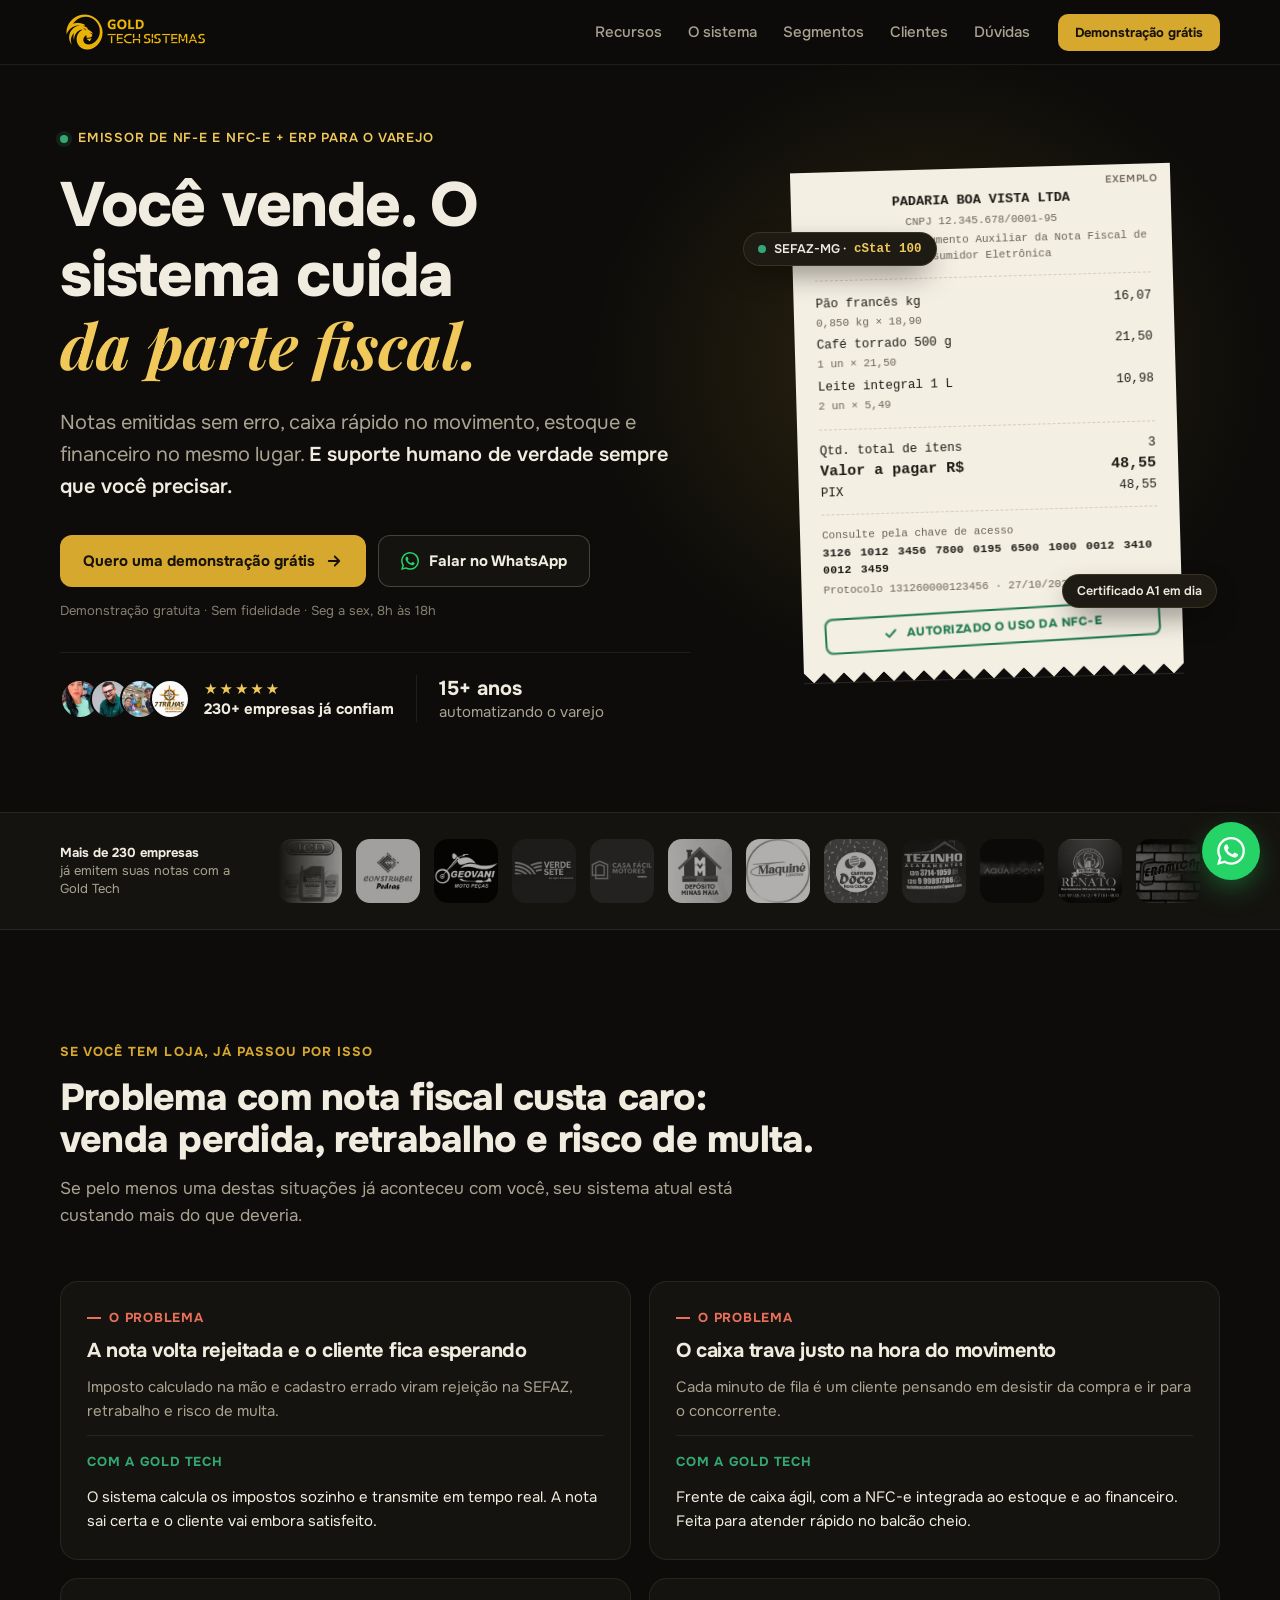
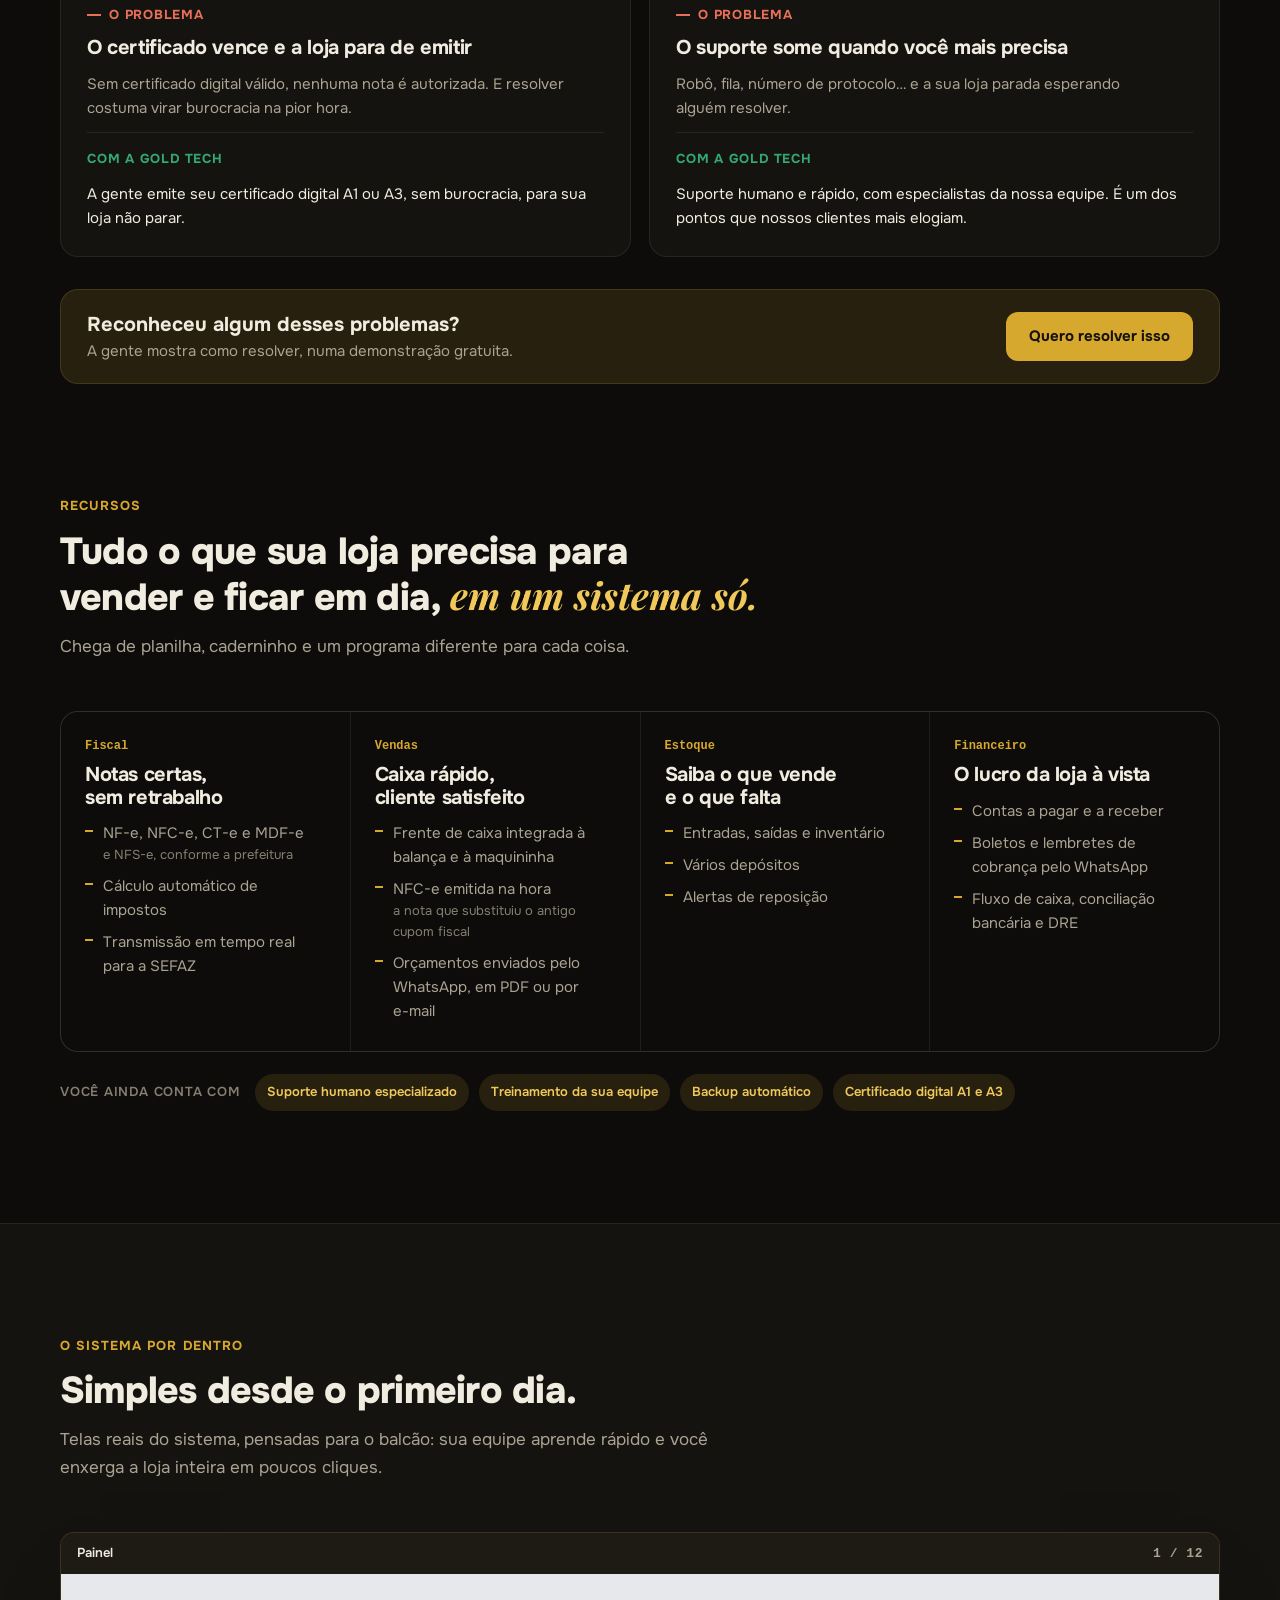
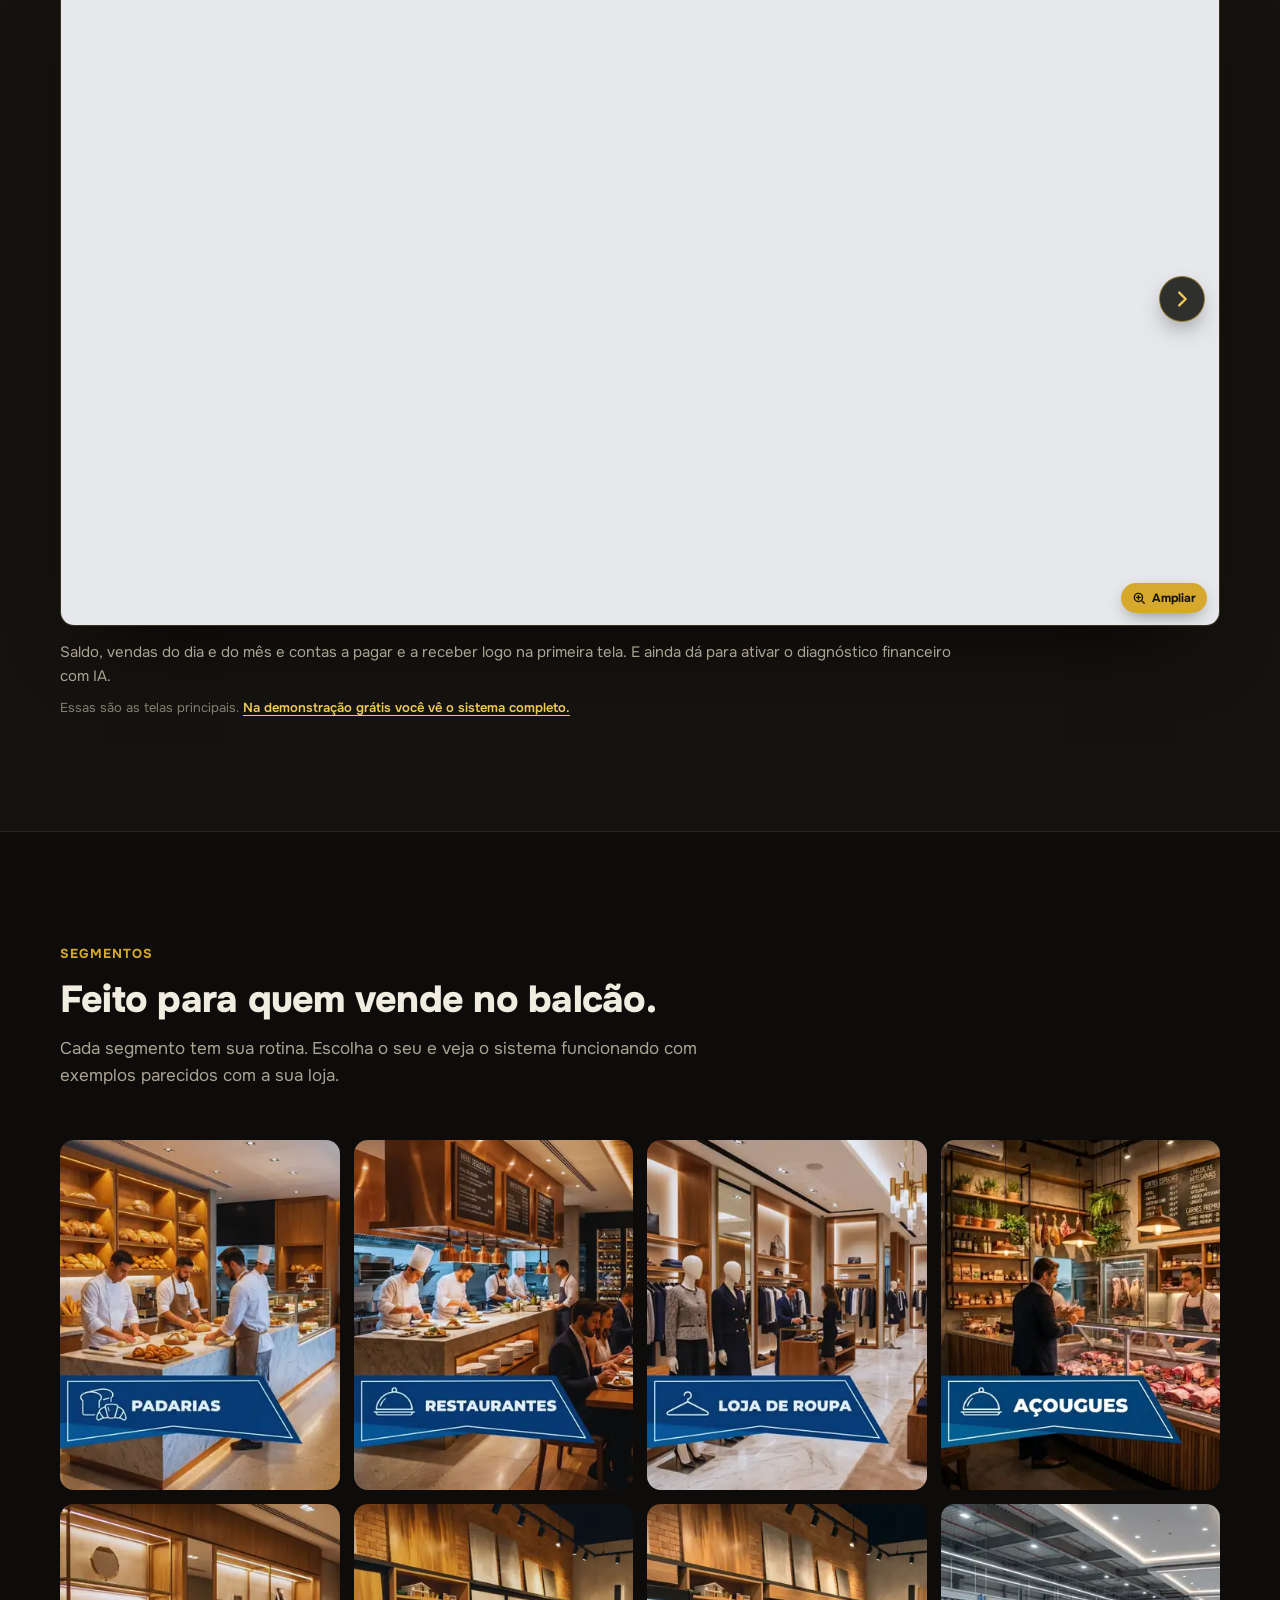
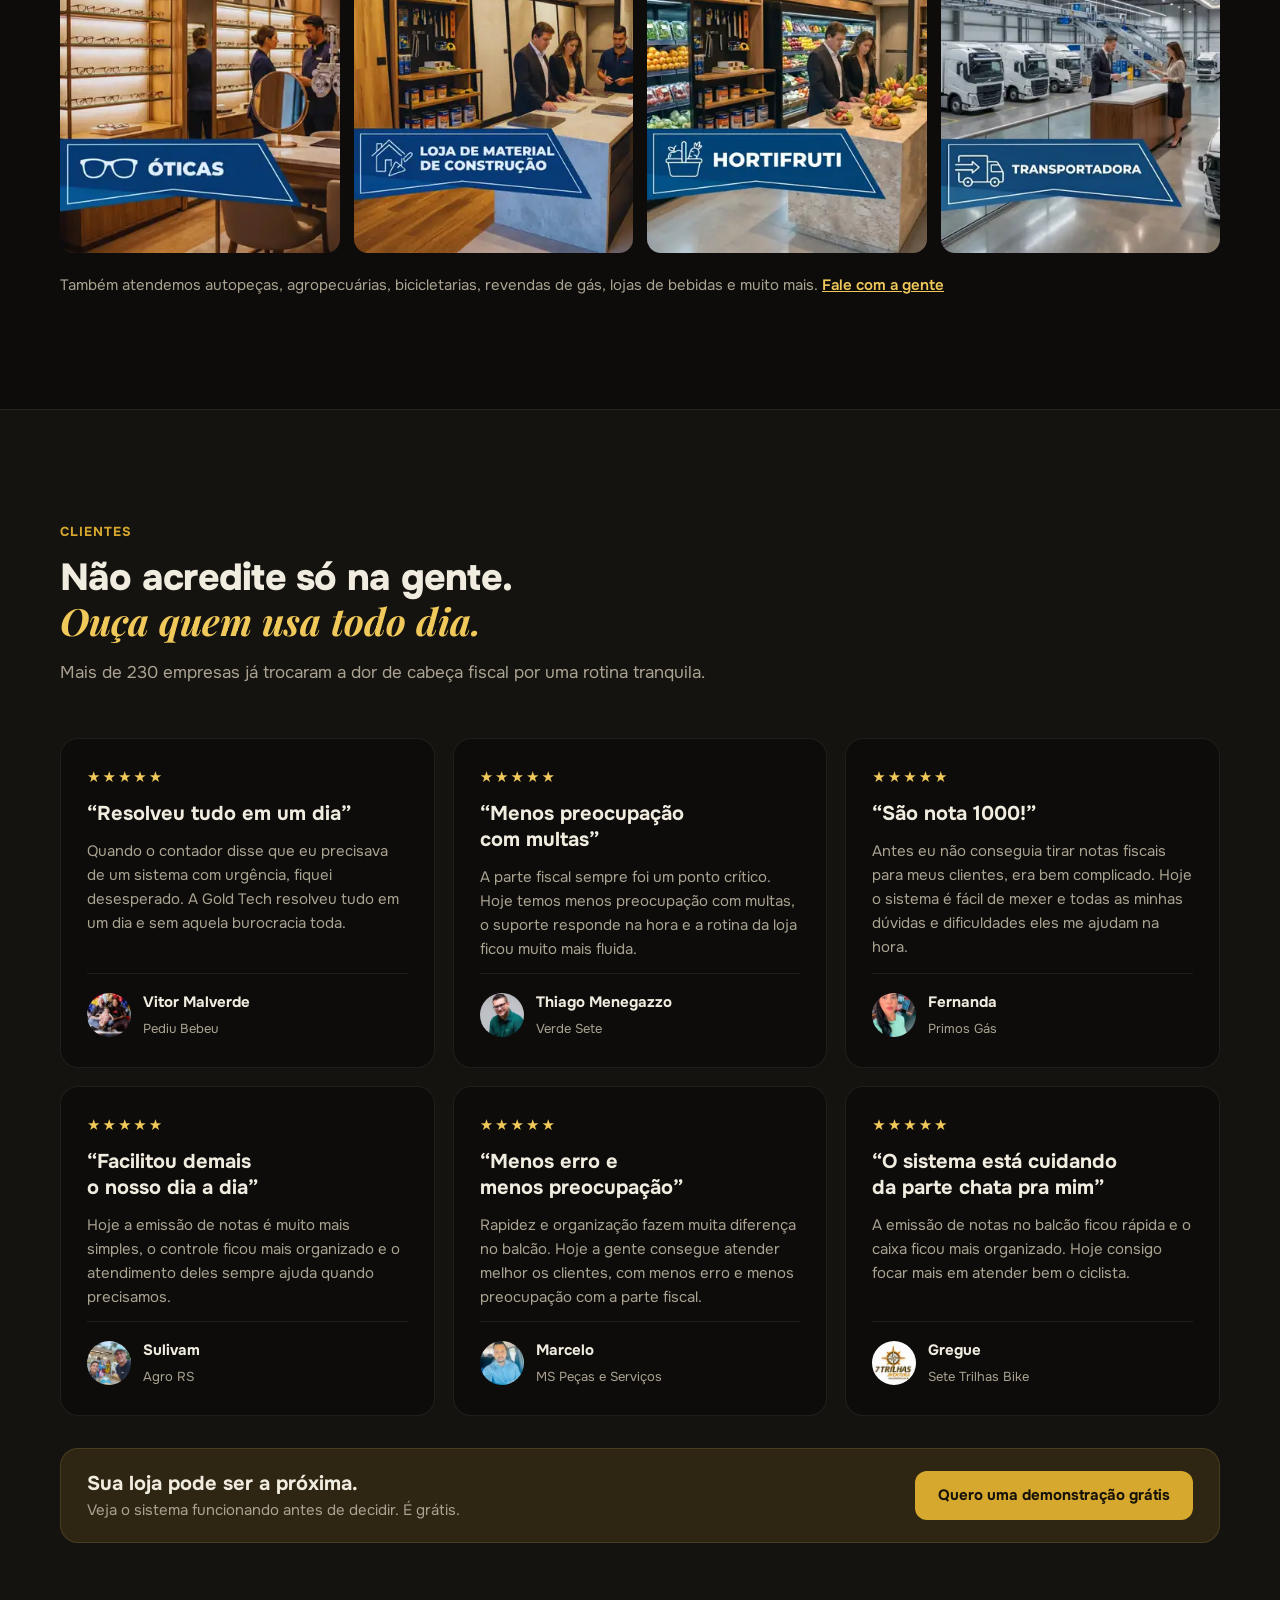
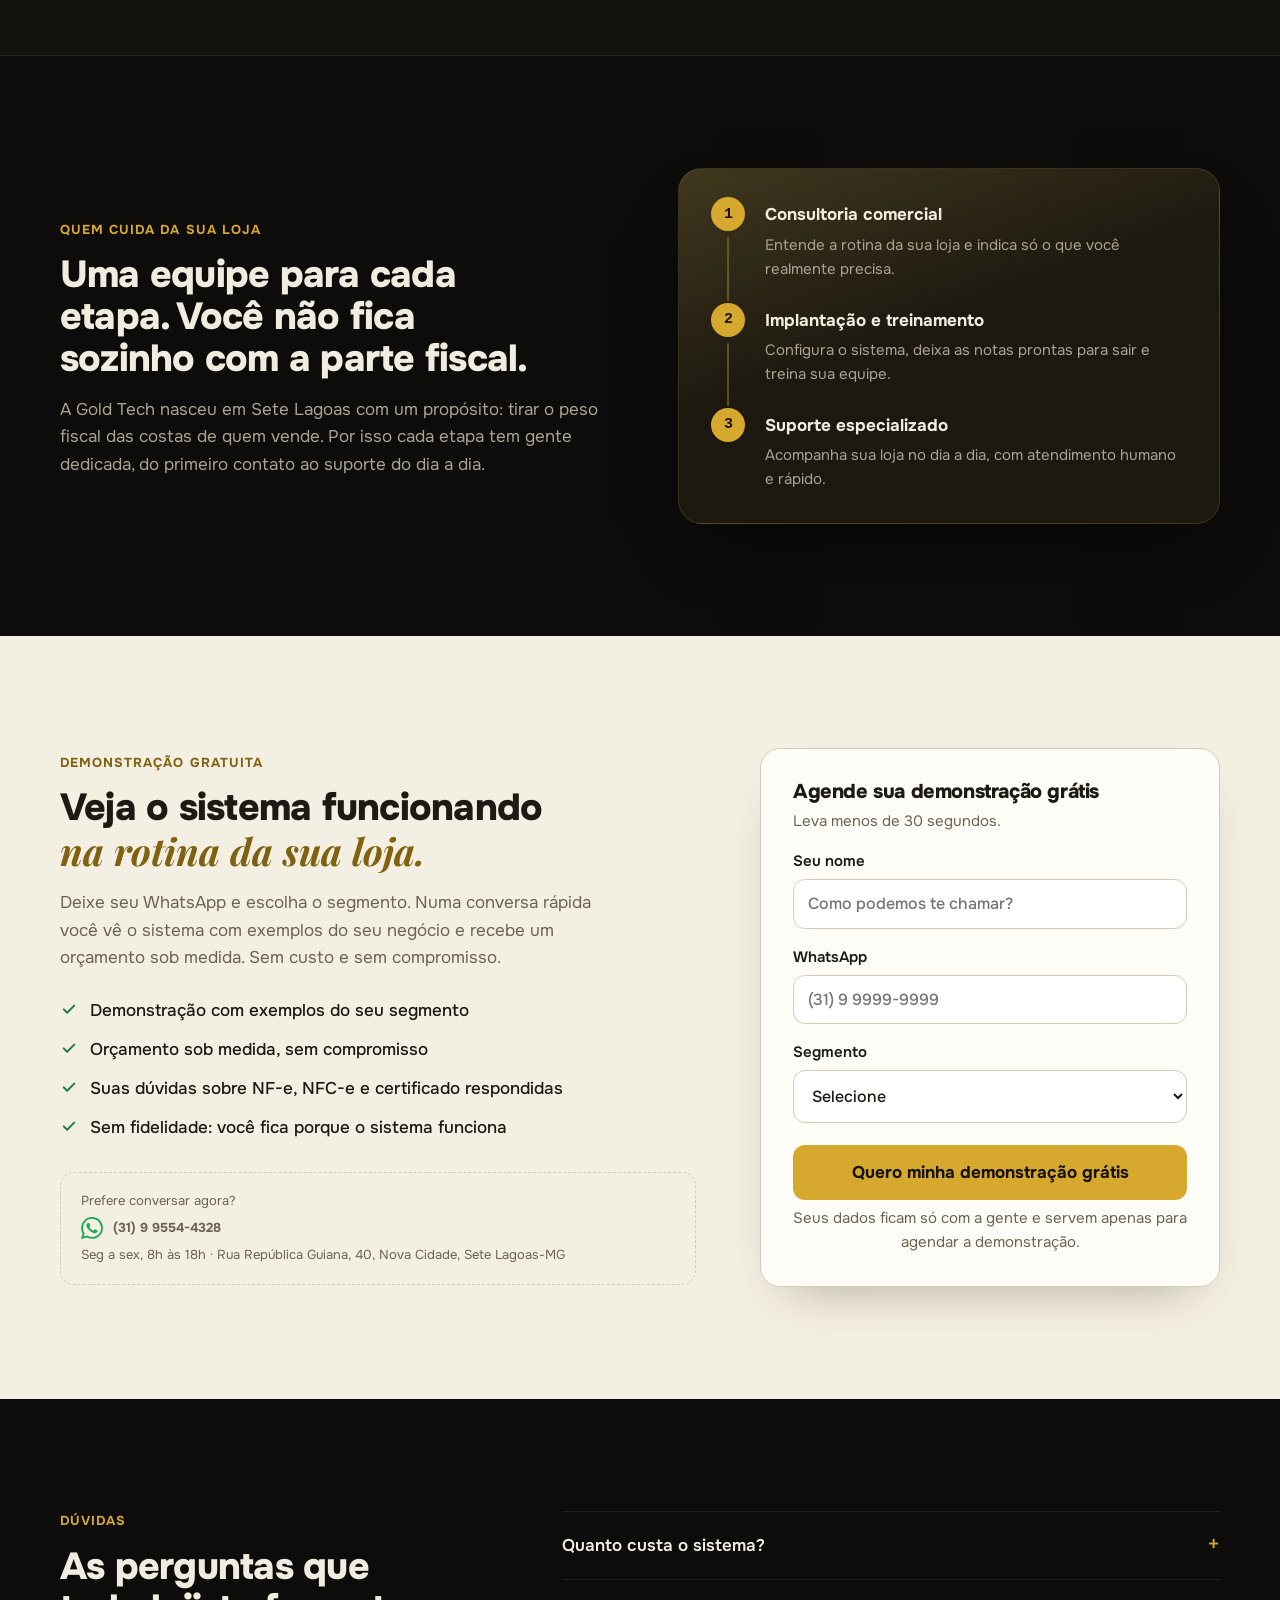
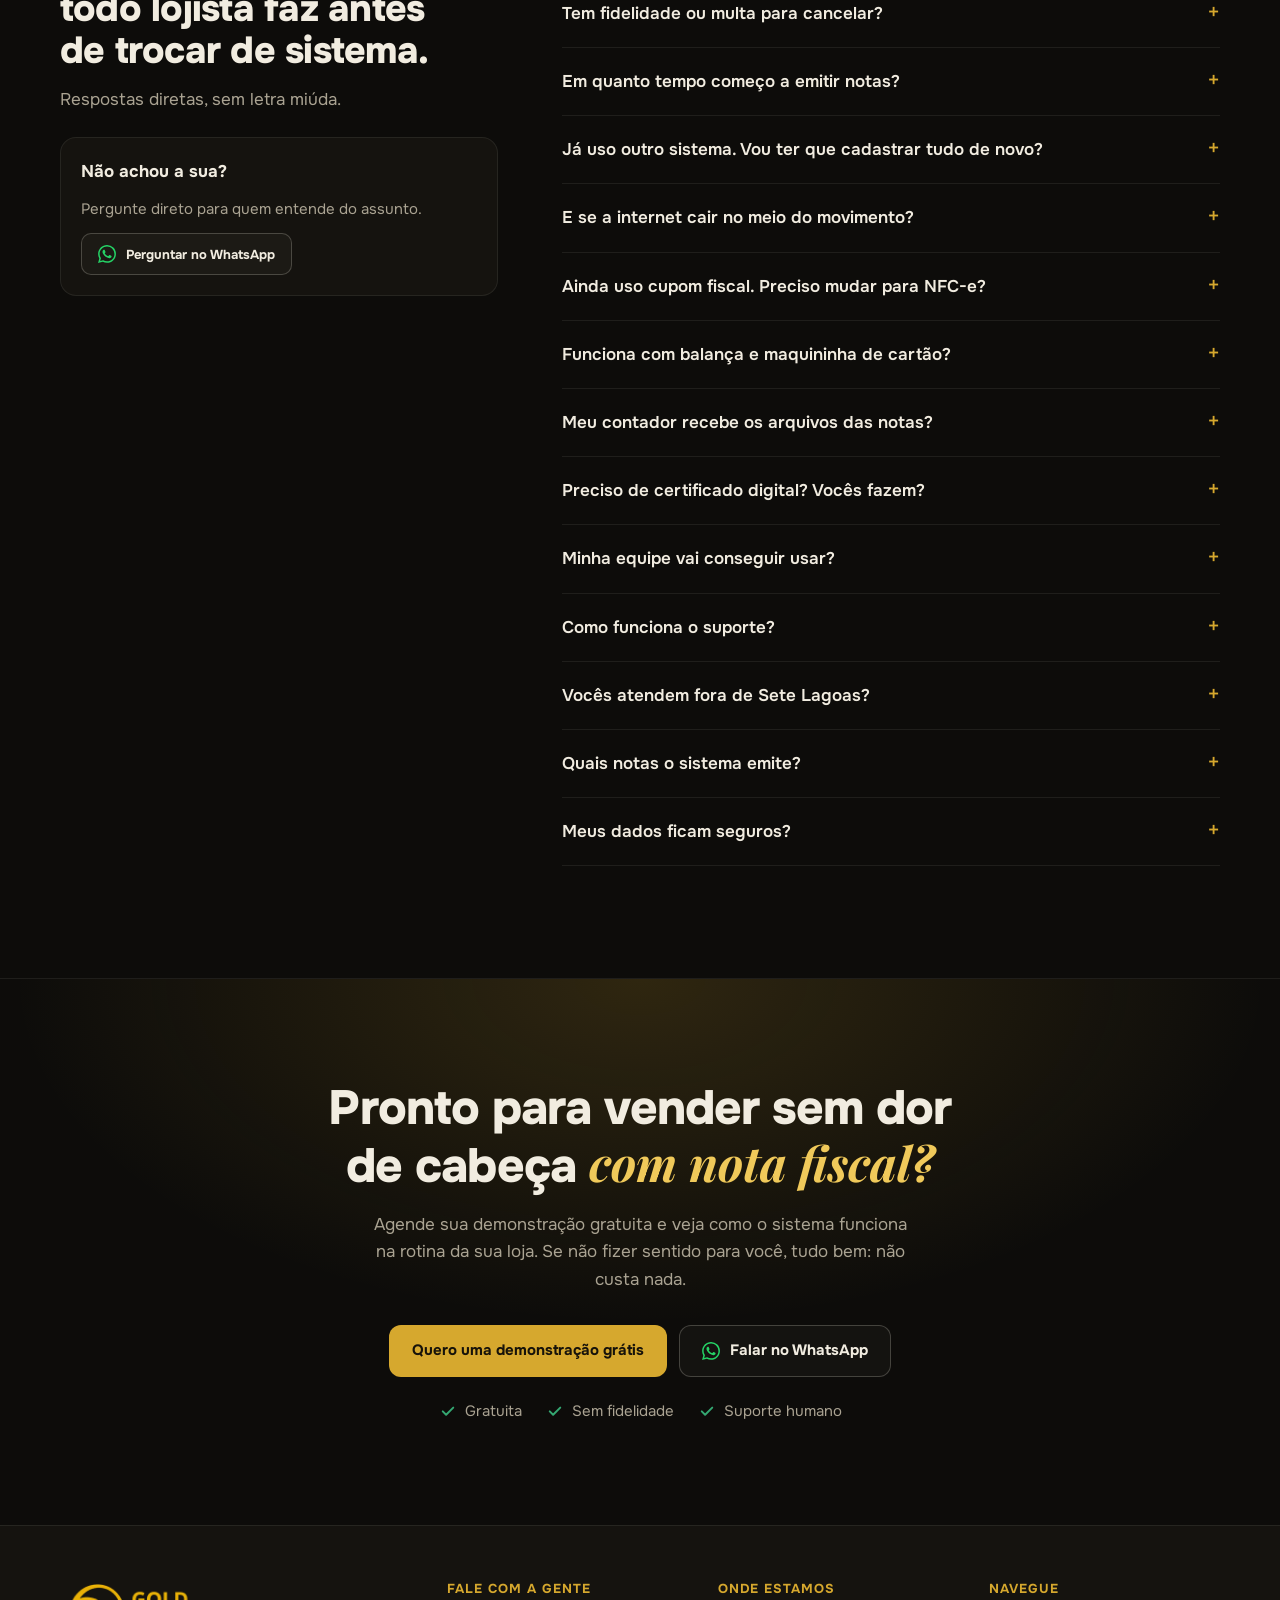
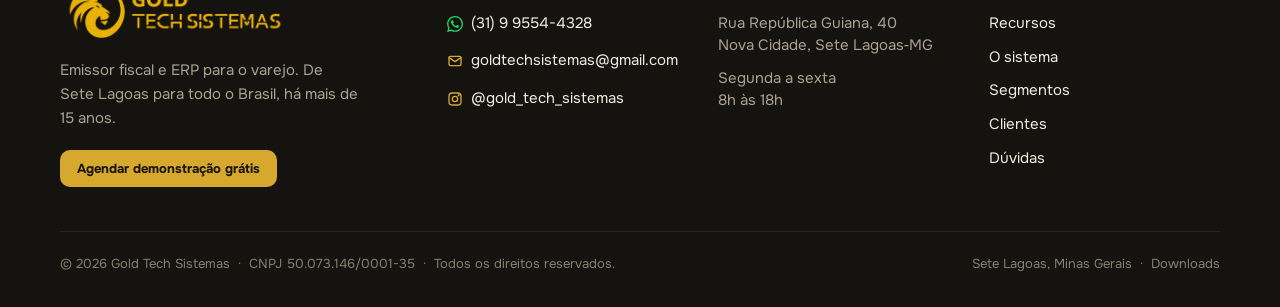
==== index.html @ 89484d01 "Deixa o site mais rapido na abertura - Fontes servidas pelo proprio site (fonts/), com preload: o te" ====
<!doctype html>
<html lang="pt-BR">
<head>
<meta charset="utf-8">
<meta name="viewport" content="width=device-width, initial-scale=1, viewport-fit=cover">
<title>Gold Tech Sistemas | Emissor de NF-e, NFC-e e ERP para o varejo</title>
<meta name="description" content="Emissor de NF-e e NFC-e e ERP para o varejo: notas sem erro, caixa rápido, estoque e financeiro. Suporte humano em Sete Lagoas-MG. Demonstração gratuita.">
<link rel="canonical" href="https://goldtechsistemas.com/">
<meta name="theme-color" content="#0d0c0a">
<meta property="og:type" content="website">
<meta property="og:locale" content="pt_BR">
<meta property="og:site_name" content="Gold Tech Sistemas">
<meta property="og:url" content="https://goldtechsistemas.com/">
<meta property="og:title" content="Gold Tech Sistemas | Você vende. O sistema cuida da parte fiscal.">
<meta property="og:description" content="NF-e e NFC-e sem erro, caixa rápido e suporte humano. Peça uma demonstração gratuita.">
<meta property="og:image" content="https://goldtechsistemas.com/img/og.jpg">
<meta property="og:image:width" content="1200">
<meta property="og:image:height" content="630">
<meta name="twitter:card" content="summary_large_image">
<link rel="icon" href="favicon.ico" sizes="any">
<link rel="apple-touch-icon" href="apple-touch-icon.png">
<script type="application/ld+json">{"@context":"https://schema.org","@type":"LocalBusiness","name":"Gold Tech Sistemas","url":"https://goldtechsistemas.com/","logo":"https://goldtechsistemas.com/img/logo.webp","image":"https://goldtechsistemas.com/img/og.jpg","telephone":"+55-31-99554-4328","email":"goldtechsistemas@gmail.com","taxID":"50.073.146/0001-35","address":{"@type":"PostalAddress","streetAddress":"Rua República Guiana, 40 - Nova Cidade","addressLocality":"Sete Lagoas","addressRegion":"MG","addressCountry":"BR"},"openingHours":"Mo-Fr 08:00-18:00","sameAs":["https://instagram.com/gold_tech_sistemas"]}</script>
<!-- Meta Pixel Code: os eventos entram na fila na hora; o script (115 KB) só baixa depois que a página abriu
     ou no primeiro toque/rolagem, para não atrasar a abertura no celular. -->
<script>
!function(f,b,e,v,n){if(f.fbq)return;n=f.fbq=function(){n.callMethod?
n.callMethod.apply(n,arguments):n.queue.push(arguments)};
if(!f._fbq)f._fbq=n;n.push=n;n.loaded=!0;n.version='2.0';n.queue=[];
function carregar(){if(carregar.ok)return;carregar.ok=1;var t=b.createElement(e);t.async=!0;t.src=v;b.head.appendChild(t);}
f.addEventListener('load',function(){f.requestIdleCallback?f.requestIdleCallback(carregar,{timeout:3000}):setTimeout(carregar,1500);});
['pointerdown','keydown','scroll'].forEach(function(ev){f.addEventListener(ev,carregar,{once:!0,passive:!0});});
}(window,document,'script','https://connect.facebook.net/en_US/fbevents.js');
fbq('init', '1438303835161320');
fbq('track', 'PageView');
</script>
<noscript><img height="1" width="1" style="display:none" alt=""
src="https://www.facebook.com/tr?id=1438303835161320&ev=PageView&noscript=1"></noscript>
<!-- End Meta Pixel Code -->
<link rel="preload" href="fonts/onest.woff2" as="font" type="font/woff2" crossorigin>
<link rel="preload" href="fonts/playfair-italic.woff2" as="font" type="font/woff2" crossorigin>
<style>
/* Fontes servidas pelo próprio site (antes vinham do Google): sem esperar outros servidores para mostrar o texto. */
@font-face {
  font-family: "Onest"; font-style: normal; font-weight: 100 900; font-display: swap;
  src: url("fonts/onest.woff2") format("woff2");
  unicode-range: U+0000-00FF, U+0131, U+0152-0153, U+02BB-02BC, U+02C6, U+02DA, U+02DC, U+0304, U+0308, U+0329, U+2000-206F, U+20AC, U+2122, U+2191, U+2193, U+2212, U+2215, U+FEFF, U+FFFD;
}
@font-face {
  font-family: "Playfair Display"; font-style: italic; font-weight: 700; font-display: swap;
  src: url("fonts/playfair-italic.woff2") format("woff2");
  unicode-range: U+0000-00FF, U+0131, U+0152-0153, U+02BB-02BC, U+02C6, U+02DA, U+02DC, U+0304, U+0308, U+0329, U+2000-206F, U+20AC, U+2122, U+2191, U+2193, U+2212, U+2215, U+FEFF, U+FFFD;
}
/* Layout: "do balcão à SEFAZ" — headline ao lado de uma NFC-e autorizada; marca preto+dourado,
   uma única faixa clara (papel de cupom) para o formulário. Visual escuro único, por escolha da marca. */
:root {
  color-scheme: dark;
  --ink: #0d0c0a;
  --ink-2: #15130f;
  --ink-3: #1e1b15;
  --line: rgba(230, 196, 100, 0.14);
  --line-2: rgba(241, 236, 224, 0.08);
  --text: #f1ece0;
  --muted: #aaa392;
  --faint: #857f70;
  --gold: #d6a82e;
  --gold-hi: #f0c95a;
  --gold-dim: rgba(214, 168, 46, 0.13);
  --on-gold: #17130a;
  --paper: #f4efe3;
  --paper-ink: #1d1a14;
  --paper-muted: #6b6455;
  --paper-line: #d6ccb6;
  --paper-gold: #7f6110;
  --ok: #34a872;
  --ok-ink: #1f7a50;
  --ok-dim: rgba(52, 168, 114, 0.14);
  --crit: #e8705a;
  --crit-dim: rgba(232, 112, 90, 0.14);
  --high: #e8a83a;
  --high-dim: rgba(232, 168, 58, 0.14);
  --mid: #8fa4c8;
  --mid-dim: rgba(143, 164, 200, 0.14);
  --wa: #25d366;
  --screen-bg: #e6e8ec;

  --f-sans: "Onest", "Segoe UI", system-ui, -apple-system, sans-serif;
  --f-accent: "Playfair Display", Georgia, "Times New Roman", serif;
  --f-mono: ui-monospace, "Cascadia Mono", "SFMono-Regular", Menlo, Consolas, monospace;

  --t-xs: 0.8125rem;
  --t-sm: 0.9375rem;
  --t-md: 1.0625rem;
  --t-lg: 1.25rem;
  --t-xl: clamp(1.6rem, 1.2rem + 1.6vw, 2.35rem);
  --t-hero: clamp(2.3rem, 1.4rem + 3.6vw, 3.9rem);

  --gutter-l: max(clamp(16px, 4vw, 32px), env(safe-area-inset-left, 0px));
  --gutter-r: max(clamp(16px, 4vw, 32px), env(safe-area-inset-right, 0px));
  --top-h: 0px;
  --nav-h: 64px;
}

* { box-sizing: border-box; }
[hidden] { display: none !important; }
html { scroll-behavior: smooth; }
body {
  margin: 0;
  background: var(--ink);
  color: var(--text);
  font-family: var(--f-sans);
  font-size: var(--t-md);
  line-height: 1.6;
  -webkit-font-smoothing: antialiased;
}
body::before {
  content: ""; position: fixed; inset: 0 0 auto; height: env(safe-area-inset-top, 0px);
  z-index: 60; background: var(--ink);
}
h1, h2, h3, h4 { margin: 0; line-height: 1.12; text-wrap: balance; letter-spacing: -0.02em; }
p { margin: 0; text-wrap: pretty; }
a { color: inherit; }
.nw { white-space: nowrap; }
img { display: block; max-width: 100%; height: auto; }
em.au { font-family: var(--f-accent); font-style: italic; font-weight: 700; color: var(--gold-hi); letter-spacing: 0; }
:focus-visible { outline: 2px solid var(--gold-hi); outline-offset: 3px; border-radius: 6px; }
@media (prefers-reduced-motion: reduce) { *, *::before, *::after { animation: none !important; transition: none !important; scroll-behavior: auto !important; } }

.wrap { max-width: 1224px; margin-inline: auto; padding-left: var(--gutter-l); padding-right: var(--gutter-r); }
section[id] { scroll-margin-top: calc(var(--top-h) + var(--nav-h) + 12px); }

/* ---------- topo: navegação ---------- */
.top { position: sticky; top: env(safe-area-inset-top, 0px); z-index: 50; }

.sitenav { background: rgba(13, 12, 10, 0.88); backdrop-filter: blur(12px); border-bottom: 1px solid var(--line-2); }
.sitenav .wrap { height: var(--nav-h); display: flex; align-items: center; gap: 28px; }
.sitenav .brand img { height: 38px; width: auto; }
.sitenav ul { display: flex; gap: 26px; list-style: none; margin: 0 0 0 auto; padding: 0; }
.sitenav ul a { text-decoration: none; color: var(--muted); font-size: var(--t-sm); font-weight: 500; }
.sitenav ul a:hover { color: var(--text); }

.btn {
  display: inline-flex; align-items: center; justify-content: center; gap: 10px;
  font: 700 var(--t-sm) / 1 var(--f-sans); text-decoration: none; border-radius: 12px;
  padding: 16px 22px; border: 1px solid transparent; cursor: pointer; transition: transform .15s, background .15s, border-color .15s;
}
.btn:hover { transform: translateY(-1px); }
.btn-gold { background: var(--gold); color: var(--on-gold); }
.btn-gold:hover { background: var(--gold-hi); }
.btn-line { border-color: rgba(241, 236, 224, 0.22); color: var(--text); background: rgba(241, 236, 224, 0.03); }
.btn-line:hover { border-color: var(--gold); }
.btn-sm { padding: 11px 16px; border-radius: 10px; font-size: var(--t-xs); }
.btn svg { width: 18px; height: 18px; flex-shrink: 0; }
.wa-ico { color: var(--wa); }
.t-short { display: none; }

/* ---------- hero ---------- */
.hero { position: relative; overflow: hidden; padding-block: clamp(48px, 7vw, 96px) clamp(56px, 7vw, 96px); }
.hero::before {
  content: ""; position: absolute; inset: -20% -10% auto 35%; height: 120%;
  background: radial-gradient(closest-side, rgba(214, 168, 46, 0.16), transparent 70%); pointer-events: none;
}
.hero .wrap { position: relative; display: grid; grid-template-columns: minmax(0, 1.15fr) minmax(0, 0.85fr); gap: clamp(36px, 5vw, 72px); align-items: center; }
.eyebrow {
  display: inline-flex; align-items: center; gap: 10px; font-size: var(--t-xs); font-weight: 600;
  letter-spacing: 0.06em; text-transform: uppercase; color: var(--gold-hi); text-wrap: balance;
}
.eyebrow::before { content: ""; width: 8px; height: 8px; border-radius: 50%; background: var(--ok); box-shadow: 0 0 0 4px var(--ok-dim); flex-shrink: 0; }
.hero h1 { font-size: var(--t-hero); font-weight: 800; margin-top: 20px; }
.hero .lede { font-size: clamp(1.05rem, 1rem + 0.35vw, 1.25rem); color: var(--muted); margin-top: 22px; max-width: 34em; }
.hero .lede strong { color: var(--text); font-weight: 600; }
.cta-row { display: flex; flex-wrap: wrap; gap: 12px; margin-top: 32px; }
.cta-note { font-size: var(--t-xs); color: var(--faint); margin-top: 14px; }
.proof { display: flex; flex-wrap: wrap; align-items: center; gap: 14px 22px; margin-top: 36px; padding-top: 26px; border-top: 1px solid var(--line-2); }
.faces { display: flex; }
.faces img { width: 40px; height: 40px; border-radius: 50%; border: 2px solid var(--ink); margin-left: -10px; object-fit: cover; }
.faces img:first-child { margin-left: 0; }
.proof-txt { font-size: var(--t-sm); color: var(--muted); line-height: 1.35; }
.proof-txt strong { color: var(--text); display: block; }
.stars { color: var(--gold-hi); letter-spacing: 2px; font-size: var(--t-sm); }
.proof-stat { border-left: 1px solid var(--line-2); padding-left: 22px; font-size: var(--t-sm); color: var(--muted); line-height: 1.35; }
.proof-a { display: flex; align-items: center; gap: 14px; }
.proof-stat strong { display: block; color: var(--text); font-size: var(--t-lg); }

/* NFC-e de exemplo */
.nfce-stage { position: relative; justify-self: center; width: min(100%, 380px); }
.nfce {
  position: relative; margin: 0; background: var(--paper); color: var(--paper-ink);
  font-family: var(--f-mono); font-size: 12.5px; line-height: 1.5; padding: 22px 22px 34px;
  transform: rotate(-1.6deg); box-shadow: 0 30px 60px -20px rgba(0, 0, 0, 0.7), 0 0 0 1px rgba(0, 0, 0, 0.05);
  --zz: 10px;
  -webkit-mask: conic-gradient(from -45deg at bottom, #0000, #000 1deg 89deg, #0000 90deg) 50% / calc(2 * var(--zz)) 100%;
          mask: conic-gradient(from -45deg at bottom, #0000, #000 1deg 89deg, #0000 90deg) 50% / calc(2 * var(--zz)) 100%;
}
.nfce-head { text-align: center; display: grid; gap: 2px; }
.nfce-head strong { font-size: 13.5px; }
.nfce-head span { color: var(--paper-muted); font-size: 11px; }
.nfce hr { border: 0; border-top: 1.5px dashed var(--paper-line); margin: 12px 0; }
.nfce-items { width: 100%; border-collapse: collapse; }
.nfce-items td { padding: 2px 0; vertical-align: top; }
.nfce-items td:last-child { text-align: right; white-space: nowrap; }
.nfce-items .q { color: var(--paper-muted); font-size: 11px; }
.nfce-line { display: flex; justify-content: space-between; gap: 12px; }
.nfce-total { font-weight: 700; font-size: 15px; }
.nfce-key { margin-top: 4px; color: var(--paper-muted); font-size: 11px; }
.nfce-key code { display: block; color: var(--paper-ink); font: 600 11.5px/1.5 var(--f-mono); letter-spacing: 0.02em; word-spacing: 2px; }
.stamp {
  margin-top: 14px; display: flex; align-items: center; justify-content: center; gap: 8px;
  border: 2px solid var(--ok-ink); color: var(--ok-ink); border-radius: 8px; padding: 8px 10px;
  font: 800 12px/1.2 var(--f-sans); letter-spacing: 0.04em; text-transform: uppercase; transform: rotate(-2deg);
  animation: stamp .5s cubic-bezier(.2, 1.4, .4, 1) .5s both;
}
.stamp svg { width: 16px; height: 16px; }
@keyframes stamp { from { transform: rotate(-2deg) scale(1.5); opacity: .2; } to { transform: rotate(-2deg) scale(1); opacity: 1; } }
.ex-tag { position: absolute; top: 10px; right: 12px; font: 600 10px/1 var(--f-sans); color: var(--paper-muted); text-transform: uppercase; letter-spacing: .08em; }
.chip {
  position: absolute; display: flex; align-items: center; gap: 8px; white-space: nowrap;
  background: var(--ink-3); border: 1px solid var(--line); color: var(--text);
  font: 600 12.5px/1 var(--f-sans); padding: 10px 14px; border-radius: 999px; box-shadow: 0 12px 30px -10px rgba(0, 0, 0, 0.8);
}
.chip i { width: 8px; height: 8px; border-radius: 50%; background: var(--ok); }
.chip code { font-family: var(--f-mono); color: var(--gold-hi); }
.chip-a { top: 64px; left: -54px; }
.chip-b { bottom: 70px; right: -40px; }

/* ---------- faixa de logos ---------- */
.logos { border-block: 1px solid var(--line-2); padding-block: 26px; background: var(--ink-2); }
.logos .wrap { display: flex; align-items: center; gap: 28px; }
.logos-label { font-size: var(--t-xs); color: var(--muted); line-height: 1.4; flex-shrink: 0; max-width: 190px; }
.logos-label strong { color: var(--text); display: block; }
.marquee { overflow: hidden; min-width: 0; flex: 1; -webkit-mask: linear-gradient(90deg, transparent, #000 8%, #000 92%, transparent); mask: linear-gradient(90deg, transparent, #000 8%, #000 92%, transparent); }
.marquee-track { display: flex; gap: 14px; width: max-content; animation: slide 48s linear infinite; }
.marquee:hover .marquee-track { animation-play-state: paused; }
.marquee img { width: 64px; height: 64px; border-radius: 14px; object-fit: cover; filter: grayscale(1) brightness(0.9); opacity: .75; transition: filter .2s, opacity .2s; }
.marquee img:hover { filter: none; opacity: 1; }
@keyframes slide { to { transform: translateX(calc(-50% - 7px)); } }
@media (prefers-reduced-motion: reduce) { .marquee-track { flex-wrap: wrap; width: auto; } .marquee-track [aria-hidden] { display: none; } }

/* ---------- seções genéricas ---------- */
.sec { padding-block: clamp(64px, 9vw, 112px); }
.sec-head { max-width: 760px; display: grid; gap: 14px; margin-bottom: clamp(32px, 4vw, 52px); }
.sec-head h2 { font-size: var(--t-xl); font-weight: 800; }
.sec-head p { color: var(--muted); font-size: var(--t-md); max-width: 40em; }
.kicker { font-size: var(--t-xs); font-weight: 700; letter-spacing: .08em; text-transform: uppercase; color: var(--gold); }
.check { width: 18px; height: 18px; flex-shrink: 0; color: var(--ok); }

.mid-cta {
  margin-top: 32px; display: flex; flex-wrap: wrap; align-items: center; justify-content: space-between; gap: 16px 28px;
  padding: 22px 26px; border: 1px solid var(--line); border-radius: 18px; background: var(--gold-dim);
}
.mid-cta p { font-size: var(--t-lg); font-weight: 700; line-height: 1.3; }
.mid-cta p span { display: block; font-size: var(--t-sm); font-weight: 400; color: var(--muted); margin-top: 4px; }

/* problemas */
.pains { display: grid; grid-template-columns: repeat(2, minmax(0, 1fr)); gap: 18px; }
.pain { background: var(--ink-2); border: 1px solid var(--line-2); border-radius: 18px; padding: 26px; display: flex; flex-direction: column; gap: 12px; }
.tag-bad, .tag-good { font-size: var(--t-xs); font-weight: 700; text-transform: uppercase; letter-spacing: .06em; display: flex; gap: 8px; align-items: center; }
.tag-bad { color: var(--crit); }
.tag-bad::before { content: ""; width: 14px; height: 2px; background: currentColor; }
.tag-good { color: var(--ok); margin-top: auto; padding-top: 16px; border-top: 1px solid var(--line-2); }
.pain h3 { font-size: var(--t-lg); font-weight: 700; }
.pain p { color: var(--muted); font-size: var(--t-sm); }
.pain p.fix { color: var(--text); }

/* recursos */
.pillars { display: grid; grid-template-columns: repeat(4, minmax(0, 1fr)); gap: 1px; background: var(--line-2); border: 1px solid var(--line-2); border-radius: 18px; overflow: hidden; }
.pillar { background: var(--ink); padding: 28px 24px; display: grid; gap: 12px; align-content: start; }
.pillar-tag { font: 600 12px/1 var(--f-mono); color: var(--gold); }
.pillar h3 { font-size: var(--t-lg); font-weight: 700; }
.pillar ul { list-style: none; margin: 0; padding: 0; display: grid; gap: 8px; }
.pillar li { font-size: var(--t-sm); color: var(--muted); padding-left: 18px; position: relative; }
.pillar li::before { content: ""; position: absolute; left: 0; top: .62em; width: 8px; height: 2px; background: var(--gold); }
.pillar li small { display: block; color: var(--faint); font-size: var(--t-xs); }
.included { display: flex; flex-wrap: wrap; align-items: center; gap: 10px; margin-top: 22px; }
.included > span:first-child { font-size: var(--t-xs); color: var(--faint); font-weight: 600; text-transform: uppercase; letter-spacing: .06em; margin-right: 4px; }
.pill { font-size: var(--t-xs); font-weight: 600; padding: 8px 12px; border-radius: 999px; background: var(--gold-dim); color: var(--gold-hi); }

/* telas */
.alt { background: var(--ink-2); border-block: 1px solid var(--line-2); }
.window { border-radius: 14px; overflow: hidden; border: 1px solid var(--line); background: var(--ink-3); box-shadow: 0 40px 80px -40px rgba(0, 0, 0, .9); }
.window-bar { background: var(--ink-3); color: var(--muted); font-size: var(--t-xs); padding: 10px 16px; display: flex; justify-content: space-between; align-items: center; gap: 12px; }
.window-bar b { color: var(--text); font-weight: 600; }
.tela-count { font: 600 var(--t-xs)/1 var(--f-mono); color: var(--muted); letter-spacing: .04em; white-space: nowrap; }
.shots-box { position: relative; }
.shots { display: flex; overflow-x: auto; scroll-snap-type: x mandatory; scrollbar-width: none; overscroll-behavior-x: contain; }
.shots::-webkit-scrollbar { display: none; }
.shots:focus-visible { outline-offset: -3px; }
.slide { flex: 0 0 100%; scroll-snap-align: start; scroll-snap-stop: always; }
.shots-nav {
  position: absolute; top: 50%; z-index: 2; width: 46px; height: 46px; margin-top: -23px; padding: 0; border-radius: 50%;
  display: grid; place-items: center; cursor: pointer; color: var(--gold-hi); background: rgba(13, 12, 10, .84);
  border: 1px solid rgba(214, 168, 46, .55); box-shadow: 0 10px 26px -10px rgba(0, 0, 0, .7);
  transition: opacity .2s, background .2s, color .2s, transform .2s;
}
.shots-nav svg { width: 22px; height: 22px; }
.shots-nav.prev { left: 14px; }
.shots-nav.next { right: 14px; }
.shots-nav:disabled { opacity: 0; pointer-events: none; }
@media (hover: hover) { .shots-nav:hover { background: var(--gold); color: var(--on-gold); transform: scale(1.06); } }
.shot {
  display: block; position: relative; width: 100%; aspect-ratio: 16 / 9; padding: 0; margin: 0; border: 0;
  background: var(--screen-bg); color: inherit; font: inherit; cursor: zoom-in;
}
.shot img { width: 100%; height: 100%; object-fit: scale-down; }
.shot .zoom {
  position: absolute; right: 12px; bottom: 12px; display: inline-flex; align-items: center; gap: 6px;
  font: 700 12px/1 var(--f-sans); color: var(--on-gold); background: var(--gold); padding: 8px 11px; border-radius: 999px;
  box-shadow: 0 6px 18px -6px rgba(0, 0, 0, .5); transition: transform .2s;
}
.shot:hover .zoom { transform: scale(1.06); }
.shot .zoom svg { width: 14px; height: 14px; }
.caps { display: grid; margin-top: 14px; }
.caps > p { grid-area: 1 / 1; visibility: hidden; }
.caps > p.on { visibility: visible; }
.screen-cap { color: var(--muted); font-size: var(--t-sm); max-width: 60em; }
.screen-more { margin-top: 10px; font-size: var(--t-xs); color: var(--faint); }
.screen-more a { color: var(--gold-hi); font-weight: 600; text-underline-offset: 3px; }

.lightbox { margin: 0; inset: 0; width: 100vw; height: 100vh; max-width: none; max-height: none; padding: 0; border: 0; background: transparent; }
.lightbox::backdrop { background: rgba(8, 7, 6, .9); }
.lightbox[open] { display: grid; place-items: center; }
.lb-fig { margin: 0; display: grid; gap: 12px; justify-items: center; padding: 64px 16px 24px; }
.lb-fig img { max-width: calc(100vw - 32px); max-height: calc(100vh - 140px); width: auto; height: auto; border-radius: 10px; background: #fff; box-shadow: 0 30px 80px rgba(0, 0, 0, .6); }
.lb-fig figcaption { color: var(--muted); font-size: var(--t-sm); text-align: center; }
.lb-hint { display: none; font-size: var(--t-xs); color: var(--faint); text-align: center; }
.lb-close {
  position: fixed; top: calc(16px + env(safe-area-inset-top, 0px)); right: calc(16px + env(safe-area-inset-right, 0px));
  width: 44px; height: 44px; border-radius: 50%; border: 1px solid var(--line); background: var(--ink-3); color: var(--text);
  font: 400 26px/1 var(--f-sans); cursor: pointer; display: grid; place-items: center;
}

/* segmentos */
.segs { display: grid; grid-template-columns: repeat(4, minmax(0, 1fr)); gap: 14px; }
.seg-tile {
  position: relative; display: block; border-radius: 14px; overflow: hidden; aspect-ratio: 4 / 5; isolation: isolate;
  transition: transform .3s ease, box-shadow .3s ease;
}
.seg-tile img { width: 100%; height: 100%; object-fit: cover; transition: transform .6s cubic-bezier(.2, .7, .2, 1), filter .3s; }
.seg-tile::after { content: ""; position: absolute; inset: 0; border-radius: inherit; box-shadow: inset 0 0 0 2px var(--gold); opacity: 0; transition: opacity .3s; pointer-events: none; }
.seg-go {
  position: absolute; top: 12px; left: 12px; z-index: 1; display: inline-flex; align-items: center; gap: 6px;
  background: var(--gold); color: var(--on-gold); font: 700 12.5px/1 var(--f-sans); padding: 9px 12px; border-radius: 999px;
  opacity: 0; transform: translateY(-8px); transition: opacity .25s, transform .25s; white-space: nowrap;
}
.seg-go svg { width: 14px; height: 14px; }
@media (hover: hover) {
  .seg-tile:hover { transform: translateY(-4px); box-shadow: 0 22px 40px -22px rgba(214, 168, 46, .6); }
  .seg-tile:hover img { transform: scale(1.06); filter: brightness(.88); }
  .seg-tile:hover::after, .seg-tile:hover .seg-go { opacity: 1; }
  .seg-tile:hover .seg-go { transform: none; }
}
.seg-tile:focus-visible::after, .seg-tile:focus-visible .seg-go { opacity: 1; transform: none; }
@media (hover: none) {
  .seg-go { opacity: 1; transform: none; padding: 8px; }
  .seg-go span { display: none; }
}
.segs-note { margin-top: 20px; color: var(--muted); font-size: var(--t-sm); }
.segs-note a { color: var(--gold-hi); font-weight: 600; }

/* depoimentos */
.quotes { display: grid; grid-template-columns: repeat(3, minmax(0, 1fr)); gap: 18px; }
.quote { margin: 0; background: var(--ink); border: 1px solid var(--line-2); border-radius: 18px; padding: 26px; display: flex; flex-direction: column; gap: 12px; }
.q-title { font-size: var(--t-lg); font-weight: 700; line-height: 1.3; text-wrap: balance; }
.quote blockquote { margin: 0; color: var(--muted); font-size: var(--t-sm); line-height: 1.6; }
.who { display: flex; align-items: center; gap: 12px; margin-top: auto; padding-top: 16px; border-top: 1px solid var(--line-2); }
.who img { width: 44px; height: 44px; border-radius: 50%; object-fit: cover; }
.who b { display: block; font-size: var(--t-sm); }
.who span { font-size: var(--t-xs); color: var(--muted); }
.swipe-hint { display: none; font-size: var(--t-xs); color: var(--faint); margin-top: 10px; }
.q-dots { display: none; justify-content: center; gap: 6px; margin-top: 16px; }
.q-dots i { width: 6px; height: 6px; border-radius: 999px; background: rgba(241, 236, 224, .22); transition: width .25s, background .25s; }
.q-dots i.on { width: 20px; background: var(--gold); }

/* equipe + como funciona */
.about { display: grid; grid-template-columns: minmax(0, 1fr) minmax(0, 1fr); gap: clamp(28px, 6vw, 88px); align-items: center; }
.about h2 { font-size: var(--t-xl); font-weight: 800; margin-top: 12px; }
.about p.body { color: var(--muted); margin-top: 16px; max-width: 38em; }
.steps {
  list-style: none; margin: 0; padding: clamp(22px, 3vw, 32px); display: grid; gap: 26px; counter-reset: s;
  border-radius: 24px; border: 1px solid var(--line);
  background: linear-gradient(160deg, rgba(240, 201, 90, .2), rgba(214, 168, 46, .04) 45%), var(--ink-2);
  box-shadow: 0 34px 70px -36px rgba(0, 0, 0, .9);
}
.steps li { counter-increment: s; position: relative; display: grid; gap: 4px; align-content: start; padding-left: 54px; }
.steps li::before {
  content: counter(s); position: absolute; left: 0; top: -4px; width: 34px; height: 34px; border-radius: 999px;
  display: grid; place-items: center; font: 700 var(--t-sm)/1 var(--f-mono); color: var(--on-gold); background: var(--gold);
}
.steps li:not(:last-child)::after { content: ""; position: absolute; left: 16px; top: 36px; bottom: -20px; width: 2px; border-radius: 2px; background: rgba(214, 168, 46, .35); }
.steps b { font-size: var(--t-md); }
.steps span { font-size: var(--t-sm); color: var(--muted); }

/* formulário (faixa papel) */
.paper { background: var(--paper); color: var(--paper-ink); }
.paper .wrap { display: grid; grid-template-columns: minmax(0, 1fr) minmax(0, 460px); gap: clamp(32px, 5vw, 72px); align-items: start; }
.paper .kicker { color: var(--paper-gold); }
.paper h2 { font-size: var(--t-xl); font-weight: 800; margin-top: 12px; }
.paper em.au { color: var(--paper-gold); }
.paper .intro p { color: var(--paper-muted); margin-top: 14px; max-width: 32em; }
.gets { list-style: none; margin: 26px 0 0; padding: 0; display: grid; gap: 12px; }
.gets li { display: flex; gap: 12px; font-weight: 500; }
.gets .check { color: var(--ok-ink); margin-top: 3px; }
.direct { margin-top: 30px; padding: 18px 20px; border: 1.5px dashed var(--paper-line); border-radius: 14px; display: grid; gap: 6px; }
.direct span { font-size: var(--t-xs); color: var(--paper-muted); }
.direct a { font-weight: 700; font-size: var(--t-lg); text-decoration: none; display: inline-flex; gap: 10px; align-items: center; }
.direct a svg { width: 22px; height: 22px; color: #1aa851; }
.form-card { background: #fffdf8; border: 1px solid var(--paper-line); border-radius: 20px; padding: clamp(22px, 3vw, 32px); box-shadow: 0 24px 50px -30px rgba(60, 45, 10, .45); }
.form-card h3 { font-size: var(--t-lg); font-weight: 800; }
.form-card form > p { color: var(--paper-muted); font-size: var(--t-sm); margin-top: 6px; }
.field { display: grid; gap: 6px; margin-top: 16px; }
.field label { font-size: var(--t-sm); font-weight: 600; }
.field input, .field select {
  font: 500 16px/1.2 var(--f-sans); color: var(--paper-ink); background: #fff; border: 1.5px solid var(--paper-line);
  border-radius: 12px; padding: 14px; width: 100%;
}
.field input:focus, .field select:focus { outline: none; border-color: #b8901f; box-shadow: 0 0 0 4px rgba(214, 168, 46, .2); }
.field select.flash { animation: flash 1.4s ease; }
@keyframes flash { 0%, 60% { border-color: #b8901f; box-shadow: 0 0 0 5px rgba(214, 168, 46, .35); } 100% { box-shadow: 0 0 0 0 rgba(214, 168, 46, 0); } }
.form-card .btn { width: 100%; margin-top: 22px; font-size: var(--t-md); padding: 18px; }
.privacy { font-size: var(--t-xs); color: var(--paper-muted); margin-top: 12px; text-align: center; }
.done { text-align: center; display: grid; gap: 10px; justify-items: center; padding: 24px 0; }
.done svg { width: 48px; height: 48px; color: var(--ok-ink); }
.done p { color: var(--paper-muted); }

/* dúvidas */
.faq-layout { display: grid; grid-template-columns: minmax(0, 0.8fr) minmax(0, 1.2fr); gap: clamp(32px, 5vw, 72px); align-items: start; }
.faq-aside { position: sticky; top: calc(env(safe-area-inset-top, 0px) + var(--top-h) + var(--nav-h) + 24px); display: grid; gap: 14px; }
.faq-aside h2 { font-size: var(--t-xl); font-weight: 800; }
.faq-aside > p { color: var(--muted); }
.faq-help { margin-top: 10px; padding: 20px; border: 1px solid var(--line-2); border-radius: 16px; background: var(--ink-2); display: grid; gap: 12px; justify-items: start; }
.faq-help b { font-size: var(--t-md); }
.faq-help span { font-size: var(--t-sm); color: var(--muted); }
.faq-help.mob { display: none; }
.tbc-note { font-size: var(--t-xs); color: var(--high); display: flex; gap: 8px; align-items: flex-start; }
.faq details { border-bottom: 1px solid var(--line-2); }
.faq details:first-child { border-top: 1px solid var(--line-2); }
.faq summary { cursor: pointer; list-style: none; display: flex; justify-content: space-between; align-items: flex-start; gap: 20px; padding: 20px 0; font-weight: 600; font-size: var(--t-md); }
.faq summary::-webkit-details-marker { display: none; }
.faq summary::after { content: "+"; color: var(--gold); font: 400 1.5rem/1 var(--f-sans); transition: transform .2s; flex-shrink: 0; }
.faq details[open] summary::after { transform: rotate(45deg); }
.faq details p { color: var(--muted); padding-bottom: 22px; max-width: 62ch; }
.tbc {
  display: inline-block; margin-left: 8px; font: 700 10.5px/1 var(--f-sans); text-transform: uppercase; letter-spacing: .06em;
  color: var(--high); border: 1px dashed currentColor; border-radius: 999px; padding: 4px 8px; vertical-align: 2px; white-space: nowrap;
}

/* chamada final */
.final {
  text-align: center; padding-block: clamp(64px, 8vw, 104px); border-top: 1px solid var(--line-2);
  background: radial-gradient(ellipse 70% 90% at 50% 0%, rgba(214, 168, 46, .17), transparent 70%), var(--ink);
}
.final h2 { font-size: clamp(1.9rem, 1.3rem + 2.4vw, 3rem); font-weight: 800; max-width: 16em; margin-inline: auto; }
.final p { color: var(--muted); margin: 18px auto 0; max-width: 34em; }
.final .cta-row { justify-content: center; }
.checks { display: flex; justify-content: center; flex-wrap: wrap; gap: 10px 24px; margin-top: 22px; font-size: var(--t-sm); color: var(--muted); }
.checks span { display: inline-flex; gap: 8px; align-items: center; }

/* rodapé */
footer.site { background: var(--ink-2); border-top: 1px solid var(--line-2); padding-block: 56px 32px; font-size: var(--t-sm); }
.foot-grid { display: grid; grid-template-columns: minmax(0, 1.5fr) repeat(3, minmax(0, 1fr)); gap: 36px 40px; }
.foot-brand img { height: 58px; width: auto; }
.foot-brand p { color: var(--muted); margin-top: 18px; max-width: 30ch; }
.foot-brand .btn { margin-top: 20px; }
.foot-col h4 { font-size: var(--t-xs); text-transform: uppercase; letter-spacing: .08em; color: var(--gold); margin-bottom: 16px; }
.foot-col ul { list-style: none; margin: 0; padding: 0; display: grid; gap: 12px; }
.foot-col li { color: var(--muted); line-height: 1.45; }
.foot-col a { color: var(--text); text-decoration: none; display: inline-flex; gap: 8px; align-items: center; padding-block: 6px; margin-block: -6px; }
.foot-col a:hover { color: var(--gold-hi); }
.foot-col svg { width: 16px; height: 16px; flex-shrink: 0; color: var(--gold); }
.foot-col .wa-ico { color: var(--wa); }
.foot-bottom { margin-top: 44px; padding-top: 22px; border-top: 1px solid var(--line-2); display: flex; justify-content: space-between; flex-wrap: wrap; gap: 8px 24px; font-size: var(--t-xs); color: var(--faint); }
.legal { display: flex; flex-wrap: wrap; }
.legal span:not(:last-child)::after { content: "·"; margin-inline: 8px; }

/* área de downloads da implantação (rodapé): link discreto, links só com senha */
.foot-end { display: inline-flex; align-items: center; flex-wrap: wrap; }
.dl-open {
  font: inherit; color: inherit; background: none; border: 0; cursor: pointer; padding: 8px 0; margin-block: -8px;
  text-decoration: underline; text-decoration-color: transparent; text-underline-offset: 3px;
}
.dl-open::before { content: "·"; margin-inline: 8px; display: inline-block; color: var(--faint); }
.dl-open:hover, .dl-open[aria-expanded="true"] { color: var(--gold-hi); text-decoration-color: currentColor; }
.dl { margin-top: 18px; padding: 18px; border: 1px solid var(--line); border-radius: 14px; background: var(--ink-3); }
.dl-lock { display: grid; gap: 10px; max-width: 440px; }
.dl-lock label { font-size: var(--t-xs); color: var(--muted); }
.dl-row { display: flex; gap: 8px; }
.dl-row input {
  flex: 1; min-width: 0; font: 400 16px/1.2 var(--f-sans); color: var(--text); background: var(--ink);
  border: 1px solid var(--line-2); border-radius: 10px; padding: 10px 12px;
}
.dl-row input:focus { outline: 2px solid var(--gold); outline-offset: 1px; }
.dl-err { font-size: var(--t-xs); color: var(--crit); }
.dl-list { list-style: none; margin: 0; padding: 0; display: grid; grid-template-columns: repeat(auto-fill, minmax(220px, 1fr)); gap: 10px; }
.dl-link {
  --ico: url("data:image/svg+xml,%3Csvg xmlns='http://www.w3.org/2000/svg' viewBox='0 0 24 24' fill='none' stroke='black' stroke-width='2.4' stroke-linecap='round' stroke-linejoin='round'%3E%3Cpath d='M12 4v11M7 10l5 5 5-5M5 20h14'/%3E%3C/svg%3E");
  display: flex; align-items: center; gap: 10px; padding: 12px 14px; border-radius: 12px; border: 1px solid var(--line);
  background: var(--ink-2); color: var(--text); text-decoration: none; font-size: var(--t-sm); font-weight: 600;
}
.dl-link::before { content: ""; width: 18px; height: 18px; flex-shrink: 0; background: var(--gold); -webkit-mask: var(--ico) center / contain no-repeat; mask: var(--ico) center / contain no-repeat; }
.dl-link:hover { border-color: var(--gold); color: var(--gold-hi); }

.fab {
  position: fixed; right: calc(20px + env(safe-area-inset-right, 0px)); bottom: calc(20px + env(safe-area-inset-bottom, 0px)); z-index: 40;
  width: 58px; height: 58px; border-radius: 50%; background: var(--wa); color: #fff; display: grid; place-items: center;
  box-shadow: 0 10px 30px -6px rgba(37, 211, 102, .5); transition: opacity .25s, transform .25s;
}
.fab svg { width: 28px; height: 28px; }
.fab.away { opacity: 0; transform: translateY(14px) scale(.9); pointer-events: none; }
.mbar { display: none; }

.hp { position: absolute; left: -9999px; width: 1px; height: 1px; opacity: 0; }
.form-err { margin-top: 12px; font-size: var(--t-xs); color: #a3261a; }
.form-err a { color: inherit; font-weight: 700; }
#lead button[disabled] { opacity: .7; cursor: progress; }

/* ---------- responsivo ---------- */
@media (min-width: 901px) {
  /* notebook de 768–800 px de altura: prova social do topo aparece sem rolar */
  .hero { padding-top: clamp(36px, 6.5vh, 80px); }
  .proof { margin-top: 30px; padding-top: 22px; }
}
@media (max-width: 1060px) {
  .pillars { grid-template-columns: repeat(2, minmax(0, 1fr)); }
  .chip-a { left: -16px; }
  .chip-b { right: -10px; }
  .foot-grid { grid-template-columns: repeat(2, minmax(0, 1fr)); }
}
@media (max-width: 900px) {
  .hero .wrap { grid-template-columns: minmax(0, 1fr); }
  .nfce-stage { margin-top: 12px; }
  .sitenav ul { display: none; }
  .sitenav .btn { margin-left: auto; }
  .pains { grid-template-columns: minmax(0, 1fr); }
  .quotes { grid-template-columns: repeat(2, minmax(0, 1fr)); }
  .segs { grid-template-columns: repeat(2, minmax(0, 1fr)); }
  .about { grid-template-columns: minmax(0, 1fr); }
  .faq-help.desk { display: none; }
  .faq-help.mob { display: grid; }
  .paper .wrap { grid-template-columns: minmax(0, 1fr); }
  .faq-layout { grid-template-columns: minmax(0, 1fr); }
  .faq-aside { position: static; }
  .logos .wrap { flex-direction: column; align-items: stretch; gap: 16px; }
  .logos-label { max-width: none; }
}
@media (max-width: 720px) {
  .pillars { grid-template-columns: minmax(0, 1fr); }
  :root { --nav-h: 58px; }
  .proof { display: grid; grid-template-columns: minmax(0, 1fr) auto; align-items: center; gap: 16px; }
  .proof-a { flex-direction: column; align-items: flex-start; gap: 10px; }
  .proof-stat { border-left: 1px solid var(--line-2); padding-left: 16px; }
  .hero .cta-row .btn, .final .cta-row .btn, .foot-brand .btn { width: 100%; }
  .quotes {
    margin-left: calc(-1 * var(--gutter-l)); margin-right: calc(-1 * var(--gutter-r));
    padding-left: var(--gutter-l); padding-right: var(--gutter-r); scroll-padding-left: var(--gutter-l);
    scrollbar-width: none;
  }
  .quotes::-webkit-scrollbar { display: none; }
  .quotes { display: flex; overflow-x: auto; scroll-snap-type: x mandatory; gap: 14px; padding-bottom: 6px; }
  .quote { flex: 0 0 86%; scroll-snap-align: start; }
  .q-dots { display: flex; }
  .swipe-hint { display: block; text-align: center; }
  .checks { display: grid; grid-template-columns: repeat(3, minmax(0, 1fr)); gap: 10px; }
  .checks span { flex-direction: column; gap: 6px; font-size: var(--t-xs); text-align: center; }
  .mid-cta .btn { width: 100%; }
  .fab { display: none; }
  /* sem desfoque no celular: rolagem mais leve em aparelhos simples */
  .sitenav { backdrop-filter: none; background: rgba(13, 12, 10, .97); }
  .mbar {
    display: grid; grid-template-columns: 1fr 1.4fr; gap: 10px; position: fixed; inset: auto 0 0; z-index: 45;
    padding: 10px var(--gutter-r) calc(10px + env(safe-area-inset-bottom, 0px)) var(--gutter-l);
    background: rgba(13, 12, 10, .97); border-top: 1px solid var(--line-2); transition: transform .25s;
  }
  .mbar.away { transform: translateY(110%); }
  .mbar .btn { padding: 14px 10px; }
  .shots-nav { width: 38px; height: 38px; margin-top: -19px; }
  .shots-nav svg { width: 18px; height: 18px; }
  .shots-nav.prev { left: 8px; }
  .shots-nav.next { right: 8px; }
  .legal { flex-direction: column; gap: 2px; }
  .legal span:not(:last-child)::after { display: none; }
  .foot-grid { grid-template-columns: repeat(2, minmax(0, 1fr)); gap: 32px 20px; }
  .foot-grid > .foot-brand, .foot-grid > .foot-col:nth-child(2) { grid-column: 1 / -1; }
  footer.site { padding-bottom: calc(32px + 76px + env(safe-area-inset-bottom, 0px)); }
  .sitenav .brand img { height: 32px; }
}
@media (max-width: 720px) and (orientation: portrait) {
  .lb-hint { display: block; }
}
@media (max-width: 400px) {
  .t-full { display: none; }
  .t-short { display: inline; }
}
@media (max-width: 360px) {
  .btn:not(.btn-sm) { font-size: 0.875rem; }
  .btn > svg:not(.wa-ico) { display: none; }
  .form-card .btn { font-size: var(--t-sm); padding: 16px 12px; }
  .nfce { font-size: 11.5px; padding: 18px 16px 30px; }
  .nfce-key code { font-size: 10.5px; }
}
@media (max-width: 420px) {
  .chip-a { top: -14px; left: 4px; }
  .chip-b { bottom: -10px; right: 4px; }
}
</style>
</head>
<body>

<header class="top">
  <nav class="sitenav" id="sitenav" aria-label="Navegação do site">
    <div class="wrap">
      <a class="brand" href="#inicio"><img src="img/logo-76.webp" srcset="img/logo-76.webp 2x, img/logo.webp 3x" width="151" height="38" alt="Gold Tech Sistemas"></a>
      <ul>
        <li><a href="#recursos">Recursos</a></li>
        <li><a href="#telas">O sistema</a></li>
        <li><a href="#segmentos">Segmentos</a></li>
        <li><a href="#clientes">Clientes</a></li>
        <li><a href="#duvidas">Dúvidas</a></li>
      </ul>
      <a class="btn btn-gold btn-sm" href="#demonstracao"><span class="t-full">Demonstração grátis</span><span class="t-short">Demo grátis</span></a>
    </div>
  </nav>
</header>

<!-- ======================= NOVA VERSÃO ======================= -->
<main id="v-previa">
  <section class="hero" id="inicio">
    <div class="wrap">
      <div>
        <span class="eyebrow"><span>Emissor de <span class="nw">NF-e</span> e <span class="nw">NFC-e</span> + ERP para o varejo</span></span>
        <h1>Você vende. O sistema cuida <em class="au">da parte fiscal.</em></h1>
        <p class="lede">Notas emitidas sem erro, caixa rápido no movimento, estoque e financeiro no mesmo lugar. <strong>E suporte humano de verdade sempre que você precisar.</strong></p>
        <div class="cta-row">
          <a class="btn btn-gold" href="#demonstracao">Quero uma demonstração grátis
            <svg viewBox="0 0 24 24" fill="none" stroke="currentColor" stroke-width="2.4" stroke-linecap="round" stroke-linejoin="round" aria-hidden="true"><path d="M5 12h14M13 6l6 6-6 6"/></svg>
          </a>
          <a class="btn btn-line" href="https://wa.me/5531995544328?text=Ol%C3%A1%2C%20vim%20do%20site%20e%20queria%20saber%20mais%20sobre%20o%20sistema%20fiscal." target="_blank" rel="noopener">
            <svg class="wa-ico" viewBox="0 0 24 24" fill="currentColor" aria-hidden="true"><use href="#i-wa"/></svg>
            Falar no WhatsApp
          </a>
        </div>
        <p class="cta-note">Demonstração gratuita · Sem fidelidade · Seg a sex, 8h às 18h</p>
        <div class="proof">
          <div class="proof-a">
          <div class="faces" aria-hidden="true">
            <img src="img/depo1.webp" width="40" height="40" alt="" decoding="async"><img src="img/depo3.webp" width="40" height="40" alt="" decoding="async"><img src="img/depo2.webp" width="40" height="40" alt="" decoding="async"><img src="img/depo5.webp" width="40" height="40" alt="" decoding="async">
          </div>
          <p class="proof-txt"><span class="stars" aria-hidden="true">★★★★★</span><strong>230+ empresas já confiam</strong></p>
          </div>
          <p class="proof-stat"><strong>15+ anos</strong>automatizando o varejo</p>
        </div>
      </div>

      <div class="nfce-stage">
        <figure class="nfce" aria-label="Exemplo de NFC-e autorizada pela SEFAZ">
          <span class="ex-tag">exemplo</span>
          <div class="nfce-head">
            <strong>PADARIA BOA VISTA LTDA</strong>
            <span>CNPJ <span class="nw">12.345.678/0001-95</span></span>
            <span>DANFE <span class="nw">NFC-e</span> · Documento Auxiliar da Nota Fiscal de Consumidor Eletrônica</span>
          </div>
          <hr>
          <table class="nfce-items">
            <tr><td>Pão francês kg<br><span class="q">0,850 kg × 18,90</span></td><td>16,07</td></tr>
            <tr><td>Café torrado 500 g<br><span class="q">1 un × 21,50</span></td><td>21,50</td></tr>
            <tr><td>Leite integral 1 L<br><span class="q">2 un × 5,49</span></td><td>10,98</td></tr>
          </table>
          <hr>
          <div class="nfce-line"><span>Qtd. total de itens</span><span>3</span></div>
          <div class="nfce-line nfce-total"><span>Valor a pagar R$</span><span>48,55</span></div>
          <div class="nfce-line"><span>PIX</span><span>48,55</span></div>
          <hr>
          <div class="nfce-key">Consulte pela chave de acesso
            <code>3126 1012 3456 7800 0195 6500 1000 0012 3410 0012 3459</code>
          </div>
          <div class="nfce-key">Protocolo 131260000123456 · 27/10/2026 10:42</div>
          <div class="stamp"><svg viewBox="0 0 24 24" fill="none" stroke="currentColor" stroke-width="3" stroke-linecap="round" stroke-linejoin="round" aria-hidden="true"><path d="M5 12.5l4.5 4.5L19 7.5"/></svg><span>Autorizado o uso da <span class="nw">NFC-e</span></span></div>
        </figure>
        <div class="chip chip-a"><i></i><span><span class="nw">SEFAZ-MG</span> ·</span><code>cStat 100</code></div>
        <div class="chip chip-b">Certificado A1 em dia</div>
      </div>
    </div>
  </section>

  <section class="logos" aria-label="Clientes">
    <div class="wrap">
      <p class="logos-label"><strong>Mais de 230 empresas</strong>já emitem suas notas com a Gold Tech</p>
      <div class="marquee">
        <div class="marquee-track">
          <img src="img/cli1.webp" width="64" height="64" alt="" loading="lazy" decoding="async"><img src="img/cli2.webp" width="64" height="64" alt="" loading="lazy" decoding="async"><img src="img/cli3.webp" width="64" height="64" alt="" loading="lazy" decoding="async"><img src="img/cli4.webp" width="64" height="64" alt="" loading="lazy" decoding="async"><img src="img/cli5.webp" width="64" height="64" alt="" loading="lazy" decoding="async"><img src="img/cli6.webp" width="64" height="64" alt="" loading="lazy" decoding="async"><img src="img/cli7.webp" width="64" height="64" alt="" loading="lazy" decoding="async"><img src="img/cli8.webp" width="64" height="64" alt="" loading="lazy" decoding="async"><img src="img/cli9.webp" width="64" height="64" alt="" loading="lazy" decoding="async"><img src="img/cli10.webp" width="64" height="64" alt="" loading="lazy" decoding="async"><img src="img/cli11.webp" width="64" height="64" alt="" loading="lazy" decoding="async"><img src="img/cli12.webp" width="64" height="64" alt="" loading="lazy" decoding="async"><img src="img/cli13.webp" width="64" height="64" alt="" loading="lazy" decoding="async"><img src="img/cli14.webp" width="64" height="64" alt="" loading="lazy" decoding="async"><img src="img/cli15.webp" width="64" height="64" alt="" loading="lazy" decoding="async"><span aria-hidden="true" style="display:contents"><img src="img/cli1.webp" width="64" height="64" alt="" loading="lazy" decoding="async"><img src="img/cli2.webp" width="64" height="64" alt="" loading="lazy" decoding="async"><img src="img/cli3.webp" width="64" height="64" alt="" loading="lazy" decoding="async"><img src="img/cli4.webp" width="64" height="64" alt="" loading="lazy" decoding="async"><img src="img/cli5.webp" width="64" height="64" alt="" loading="lazy" decoding="async"><img src="img/cli6.webp" width="64" height="64" alt="" loading="lazy" decoding="async"><img src="img/cli7.webp" width="64" height="64" alt="" loading="lazy" decoding="async"><img src="img/cli8.webp" width="64" height="64" alt="" loading="lazy" decoding="async"><img src="img/cli9.webp" width="64" height="64" alt="" loading="lazy" decoding="async"><img src="img/cli10.webp" width="64" height="64" alt="" loading="lazy" decoding="async"><img src="img/cli11.webp" width="64" height="64" alt="" loading="lazy" decoding="async"><img src="img/cli12.webp" width="64" height="64" alt="" loading="lazy" decoding="async"><img src="img/cli13.webp" width="64" height="64" alt="" loading="lazy" decoding="async"><img src="img/cli14.webp" width="64" height="64" alt="" loading="lazy" decoding="async"><img src="img/cli15.webp" width="64" height="64" alt="" loading="lazy" decoding="async"></span>
        </div>
      </div>
    </div>
  </section>

  <section class="sec">
    <div class="wrap">
      <div class="sec-head">
        <span class="kicker">Se você tem loja, já passou por isso</span>
        <h2>Problema com nota fiscal custa caro: venda perdida, retrabalho e risco de multa.</h2>
        <p>Se pelo menos uma destas situações já aconteceu com você, seu sistema atual está custando mais do que deveria.</p>
      </div>
      <div class="pains">
        <article class="pain">
          <span class="tag-bad">O problema</span>
          <h3>A nota volta rejeitada e o cliente fica esperando</h3>
          <p>Imposto calculado na mão e cadastro errado viram rejeição na SEFAZ, retrabalho e risco de multa.</p>
          <span class="tag-good">Com a Gold Tech</span>
          <p class="fix">O sistema calcula os impostos sozinho e transmite em tempo real. A nota sai certa e o cliente vai embora satisfeito.</p>
        </article>
        <article class="pain">
          <span class="tag-bad">O problema</span>
          <h3>O caixa trava justo na hora do movimento</h3>
          <p>Cada minuto de fila é um cliente pensando em desistir da compra e ir para o concorrente.</p>
          <span class="tag-good">Com a Gold Tech</span>
          <p class="fix">Frente de caixa ágil, com a <span class="nw">NFC-e</span> integrada ao estoque e ao financeiro. Feita para atender rápido no balcão cheio.</p>
        </article>
        <article class="pain">
          <span class="tag-bad">O problema</span>
          <h3>O certificado vence e a loja para de emitir</h3>
          <p>Sem certificado digital válido, nenhuma nota é autorizada. E resolver costuma virar burocracia na pior hora.</p>
          <span class="tag-good">Com a Gold Tech</span>
          <p class="fix">A gente emite seu certificado digital A1 ou A3, sem burocracia, para sua loja não parar.</p>
        </article>
        <article class="pain">
          <span class="tag-bad">O problema</span>
          <h3>O suporte some quando você mais precisa</h3>
          <p>Robô, fila, número de protocolo… e a sua loja parada esperando alguém resolver.</p>
          <span class="tag-good">Com a Gold Tech</span>
          <p class="fix">Suporte humano e rápido, com especialistas da nossa equipe. É um dos pontos que nossos clientes mais elogiam.</p>
        </article>
      </div>
      <div class="mid-cta">
        <p>Reconheceu algum desses problemas?<span>A gente mostra como resolver, numa demonstração gratuita.</span></p>
        <a class="btn btn-gold" href="#demonstracao">Quero resolver isso</a>
      </div>
    </div>
  </section>

  <section class="sec" id="recursos" style="padding-top:0">
    <div class="wrap">
      <div class="sec-head">
        <span class="kicker">Recursos</span>
        <h2>Tudo o que sua loja precisa para vender e ficar em dia, <em class="au">em um sistema só.</em></h2>
        <p>Chega de planilha, caderninho e um programa diferente para cada coisa.</p>
      </div>
      <div class="pillars">
        <div class="pillar"><span class="pillar-tag">Fiscal</span><h3>Notas certas, sem retrabalho</h3>
          <ul><li><span class="nw">NF-e</span>, <span class="nw">NFC-e</span>, <span class="nw">CT-e</span> e <span class="nw">MDF-e</span><small>e <span class="nw">NFS-e</span>, conforme a prefeitura</small></li><li>Cálculo automático de impostos</li><li>Transmissão em tempo real para a SEFAZ</li></ul></div>
        <div class="pillar"><span class="pillar-tag">Vendas</span><h3>Caixa rápido, cliente satisfeito</h3>
          <ul><li>Frente de caixa integrada à balança e à maquininha</li><li><span class="nw">NFC-e</span> emitida na hora<small>a nota que substituiu o antigo cupom fiscal</small></li><li>Orçamentos enviados pelo WhatsApp, em PDF ou por <span class="nw">e-mail</span></li></ul></div>
        <div class="pillar"><span class="pillar-tag">Estoque</span><h3>Saiba o que vende e o que falta</h3>
          <ul><li>Entradas, saídas e inventário</li><li>Vários depósitos</li><li>Alertas de reposição</li></ul></div>
        <div class="pillar"><span class="pillar-tag">Financeiro</span><h3>O lucro da loja à vista</h3>
          <ul><li>Contas a pagar e a receber</li><li>Boletos e lembretes de cobrança pelo WhatsApp</li><li>Fluxo de caixa, conciliação bancária e DRE</li></ul></div>
      </div>
      <div class="included"><span>Você ainda conta com</span><span class="pill">Suporte humano especializado</span><span class="pill">Treinamento da sua equipe</span><span class="pill">Backup automático</span><span class="pill">Certificado digital A1 e A3</span></div>
    </div>
  </section>

  <section class="sec alt" id="telas">
    <div class="wrap">
      <div class="sec-head">
        <span class="kicker">O sistema por dentro</span>
        <h2>Simples desde o primeiro dia.</h2>
        <p>Telas reais do sistema, pensadas para o balcão: sua equipe aprende rápido e você enxerga a loja inteira em poucos cliques.</p>
      </div>
      <div class="window">
        <div class="window-bar"><b id="tela-title">Painel</b><span class="tela-count" aria-hidden="true"><span id="tela-n">1</span> / 12</span></div>
        <div class="shots-box">
          <div class="shots" id="shots" tabindex="0" role="region" aria-roledescription="carrossel" aria-label="Telas do sistema">
            <div class="slide" role="group" aria-roledescription="slide" aria-label="1 de 12: Painel"><button class="shot" type="button" aria-label="Ampliar a tela: Painel"><img src="img/p_painel.webp" srcset="img/p_painel-960.webp 960w, img/p_painel-1280.webp 1280w, img/p_painel.webp 1918w" sizes="(max-width: 720px) calc(100vw - 32px), (max-width: 1224px) calc(100vw - 64px), 1160px" data-full="img/p_painel.webp" width="1918" height="1005" alt="Painel com saldo geral, vendas do dia e do mês, contas a pagar e a receber e gráfico de vendas" loading="lazy" decoding="async"><span class="zoom"><svg aria-hidden="true"><use href="#i-zoom"/></svg>Ampliar</span></button></div>
            <div class="slide" role="group" aria-roledescription="slide" aria-label="2 de 12: Contas a receber"><button class="shot" type="button" aria-label="Ampliar a tela: Contas a receber"><img src="img/p_receber.webp" width="836" height="658" alt="Contas a receber com vendas no cartão e no PIX, botões de boleto e conciliação" loading="lazy" decoding="async"><span class="zoom"><svg aria-hidden="true"><use href="#i-zoom"/></svg>Ampliar</span></button></div>
            <div class="slide" role="group" aria-roledescription="slide" aria-label="3 de 12: Contas a pagar"><button class="shot" type="button" aria-label="Ampliar a tela: Contas a pagar"><img src="img/p_pagar.webp" width="908" height="588" alt="Contas a pagar atrasadas em vermelho, com documento, nota de referência, emissão e vencimento" loading="lazy" decoding="async"><span class="zoom"><svg aria-hidden="true"><use href="#i-zoom"/></svg>Ampliar</span></button></div>
            <div class="slide" role="group" aria-roledescription="slide" aria-label="4 de 12: Frente de caixa"><button class="shot" type="button" aria-label="Ampliar a tela: Frente de caixa"><img src="img/p_caixa.webp" width="1919" height="1079" alt="Frente de caixa com a mensagem Caixa Livre, pronta para abrir uma nova venda com F2" loading="lazy" decoding="async"><span class="zoom"><svg aria-hidden="true"><use href="#i-zoom"/></svg>Ampliar</span></button></div>
            <div class="slide" role="group" aria-roledescription="slide" aria-label="5 de 12: Orçamentos"><button class="shot" type="button" aria-label="Ampliar a tela: Orçamentos"><img src="img/p_orcamento.webp" width="837" height="773" alt="Tela de orçamento com dados do cliente, produtos e botões para enviar por WhatsApp, PDF e e-mail" loading="lazy" decoding="async"><span class="zoom"><svg aria-hidden="true"><use href="#i-zoom"/></svg>Ampliar</span></button></div>
            <div class="slide" role="group" aria-roledescription="slide" aria-label="6 de 12: Resumo de vendas"><button class="shot" type="button" aria-label="Ampliar a tela: Resumo de vendas"><img src="img/p_vendas.webp" width="787" height="599" alt="Resumo das vendas do mês com quantidade, custo, valor vendido, lucro bruto e margem de cada produto" loading="lazy" decoding="async"><span class="zoom"><svg aria-hidden="true"><use href="#i-zoom"/></svg>Ampliar</span></button></div>
            <div class="slide" role="group" aria-roledescription="slide" aria-label="7 de 12: Estoque"><button class="shot" type="button" aria-label="Ampliar a tela: Estoque"><img src="img/p_estoque.webp" width="1402" height="707" alt="Cadastro de produto com preço, custo, quantidade em estoque, código de barras e tributação" loading="lazy" decoding="async"><span class="zoom"><svg aria-hidden="true"><use href="#i-zoom"/></svg>Ampliar</span></button></div>
            <div class="slide" role="group" aria-roledescription="slide" aria-label="8 de 12: Clientes"><button class="shot" type="button" aria-label="Ampliar a tela: Clientes"><img src="img/p_clientes.webp" width="688" height="634" alt="Cadastro de clientes com CNPJ ou CPF, endereço, telefones, WhatsApp e e-mails" loading="lazy" decoding="async"><span class="zoom"><svg aria-hidden="true"><use href="#i-zoom"/></svg>Ampliar</span></button></div>
            <div class="slide" role="group" aria-roledescription="slide" aria-label="9 de 12: Fornecedores"><button class="shot" type="button" aria-label="Ampliar a tela: Fornecedores"><img src="img/p_fornecedores.webp" width="660" height="627" alt="Cadastro de fornecedores com razão social, inscrição estadual, contatos, e-mail para notas e limite de crédito" loading="lazy" decoding="async"><span class="zoom"><svg aria-hidden="true"><use href="#i-zoom"/></svg>Ampliar</span></button></div>
            <div class="slide" role="group" aria-roledescription="slide" aria-label="10 de 12: Relatório de NFC-e"><button class="shot" type="button" aria-label="Ampliar a tela: Relatório de NFC-e"><img src="img/p_relatorio.webp" width="788" height="428" alt="Relatório de vendas NFC-e do período com número, série, valor e total" loading="lazy" decoding="async"><span class="zoom"><svg aria-hidden="true"><use href="#i-zoom"/></svg>Ampliar</span></button></div>
            <div class="slide" role="group" aria-roledescription="slide" aria-label="11 de 12: MDF-e"><button class="shot" type="button" aria-label="Ampliar a tela: MDF-e"><img src="img/p_mdfe.webp" width="757" height="718" alt="Emissão de MDF-e com motorista, veículos, documentos vinculados, carga e percurso" loading="lazy" decoding="async"><span class="zoom"><svg aria-hidden="true"><use href="#i-zoom"/></svg>Ampliar</span></button></div>
            <div class="slide" role="group" aria-roledescription="slide" aria-label="12 de 12: CT-e"><button class="shot" type="button" aria-label="Ampliar a tela: CT-e"><img src="img/p_cte.webp" width="847" height="748" alt="Emissão de CT-e com remetente, destinatário, expedidor, recebedor e dados da carga" loading="lazy" decoding="async"><span class="zoom"><svg aria-hidden="true"><use href="#i-zoom"/></svg>Ampliar</span></button></div>
          </div>
          <button class="shots-nav prev" type="button" aria-label="Tela anterior" aria-controls="shots" disabled><svg viewBox="0 0 24 24" fill="none" stroke="currentColor" stroke-width="2.6" stroke-linecap="round" stroke-linejoin="round" aria-hidden="true"><path d="M15 5l-7 7 7 7"/></svg></button>
          <button class="shots-nav next" type="button" aria-label="Próxima tela" aria-controls="shots"><svg viewBox="0 0 24 24" fill="none" stroke="currentColor" stroke-width="2.6" stroke-linecap="round" stroke-linejoin="round" aria-hidden="true"><path d="M9 5l7 7-7 7"/></svg></button>
        </div>
      </div>
      <div class="caps" aria-live="polite">
        <p class="screen-cap on" data-title="Painel">Saldo, vendas do dia e do mês e contas a pagar e a receber logo na primeira tela. E ainda dá para ativar o diagnóstico financeiro com IA.</p>
        <p class="screen-cap" data-title="Contas a receber">Vendas no cartão e no PIX organizadas em contas a receber, com boleto e conciliação na mesma tela.</p>
        <p class="screen-cap" data-title="Contas a pagar">Cada conta mostra a nota de compra de origem. As atrasadas ficam em vermelho e a baixa sai ali mesmo, no botão Pagar. Os nomes dos fornecedores estão desfocados.</p>
        <p class="screen-cap" data-title="Frente de caixa">Caixa livre, pronto para a próxima venda: é só teclar F2 e emitir a <span class="nw">NFC-e.</span></p>
        <p class="screen-cap" data-title="Orçamentos">Monte o orçamento e envie na hora pelo WhatsApp, em PDF ou por <span class="nw">e-mail.</span></p>
        <p class="screen-cap" data-title="Resumo de vendas">Quanto cada produto vendeu no mês, quanto custou e quanto deu de lucro, com a margem item por item e o ticket médio da loja. Os valores estão desfocados.</p>
        <p class="screen-cap" data-title="Estoque">Produto com preço, custo, estoque mínimo e código de barras. A tributação pode ser preenchida automaticamente, e o cadastro já tem a aba da Reforma Tributária.</p>
        <p class="screen-cap" data-title="Clientes">Ficha completa do cliente, com consulta de CNPJ, CEP e SPC a um clique, e WhatsApp e <span class="nw">e-mail</span> direto do cadastro.</p>
        <p class="screen-cap" data-title="Fornecedores">Fornecedor com inscrição estadual, <span class="nw">e-mail</span> para receber as notas, limite de crédito e as datas da primeira e da última compra.</p>
        <p class="screen-cap" data-title="Relatório de NFC-e">Todas as <span class="nw">NFC-e</span> do período com chave de acesso, protocolo e valor, prontas para conferir. As chaves estão desfocadas para proteger os dados do cliente.</p>
        <p class="screen-cap" data-title="MDF-e">Para quem entrega com veículo próprio: motorista, placas, notas da carga e percurso no <span class="nw">MDF-e</span>, com seguro, CIOT e <span class="nw">vale-pedágio</span> na mesma tela.</p>
        <p class="screen-cap" data-title="CT-e">Para transportadoras: o <span class="nw">CT-e</span> importa os dados da <span class="nw">NF-e</span> e reúne remetente, destinatário, frete e carga numa tela só.</p>
      </div>
      <p class="screen-more">Essas são as telas principais. <a href="#demonstracao">Na demonstração grátis você vê o sistema completo.</a></p>
    </div>
  </section>

  <section class="sec" id="segmentos">
    <div class="wrap">
      <div class="sec-head">
        <span class="kicker">Segmentos</span>
        <h2>Feito para quem vende no balcão.</h2>
        <p>Cada segmento tem sua rotina. Escolha o seu e veja o sistema funcionando com exemplos parecidos com a sua loja.</p>
      </div>
      <div class="segs">
        <a class="seg-tile" href="#demonstracao" data-seg="Padaria" aria-label="Padarias: agendar demonstração"><img src="img/padaria.webp" width="360" height="450" alt="" loading="lazy" decoding="async"><span class="seg-go"><span>Ver para padarias</span><svg viewBox="0 0 24 24" fill="none" stroke="currentColor" stroke-width="2.6" stroke-linecap="round" stroke-linejoin="round" aria-hidden="true"><path d="M5 12h14M13 6l6 6-6 6"/></svg></span></a>
        <a class="seg-tile" href="#demonstracao" data-seg="Restaurante" aria-label="Restaurantes: agendar demonstração"><img src="img/restaurante.webp" width="360" height="450" alt="" loading="lazy" decoding="async"><span class="seg-go"><span>Ver para restaurantes</span><svg viewBox="0 0 24 24" fill="none" stroke="currentColor" stroke-width="2.6" stroke-linecap="round" stroke-linejoin="round" aria-hidden="true"><path d="M5 12h14M13 6l6 6-6 6"/></svg></span></a>
        <a class="seg-tile" href="#demonstracao" data-seg="Loja de roupas" aria-label="Lojas de roupas: agendar demonstração"><img src="img/roupa.webp" width="360" height="450" alt="" loading="lazy" decoding="async"><span class="seg-go"><span>Ver para lojas de roupas</span><svg viewBox="0 0 24 24" fill="none" stroke="currentColor" stroke-width="2.6" stroke-linecap="round" stroke-linejoin="round" aria-hidden="true"><path d="M5 12h14M13 6l6 6-6 6"/></svg></span></a>
        <a class="seg-tile" href="#demonstracao" data-seg="Açougue" aria-label="Açougues: agendar demonstração"><img src="img/acougues.webp" width="360" height="450" alt="" loading="lazy" decoding="async"><span class="seg-go"><span>Ver para açougues</span><svg viewBox="0 0 24 24" fill="none" stroke="currentColor" stroke-width="2.6" stroke-linecap="round" stroke-linejoin="round" aria-hidden="true"><path d="M5 12h14M13 6l6 6-6 6"/></svg></span></a>
        <a class="seg-tile" href="#demonstracao" data-seg="Ótica" aria-label="Óticas: agendar demonstração"><img src="img/oticas.webp" width="360" height="450" alt="" loading="lazy" decoding="async"><span class="seg-go"><span>Ver para óticas</span><svg viewBox="0 0 24 24" fill="none" stroke="currentColor" stroke-width="2.6" stroke-linecap="round" stroke-linejoin="round" aria-hidden="true"><path d="M5 12h14M13 6l6 6-6 6"/></svg></span></a>
        <a class="seg-tile" href="#demonstracao" data-seg="Material de construção" aria-label="Material de construção: agendar demonstração"><img src="img/material.webp" width="360" height="450" alt="" loading="lazy" decoding="async"><span class="seg-go"><span>Ver para construção</span><svg viewBox="0 0 24 24" fill="none" stroke="currentColor" stroke-width="2.6" stroke-linecap="round" stroke-linejoin="round" aria-hidden="true"><path d="M5 12h14M13 6l6 6-6 6"/></svg></span></a>
        <a class="seg-tile" href="#demonstracao" data-seg="Hortifrúti" aria-label="Hortifrúti: agendar demonstração"><img src="img/hortifruti.webp" width="360" height="450" alt="" loading="lazy" decoding="async"><span class="seg-go"><span>Ver para hortifrúti</span><svg viewBox="0 0 24 24" fill="none" stroke="currentColor" stroke-width="2.6" stroke-linecap="round" stroke-linejoin="round" aria-hidden="true"><path d="M5 12h14M13 6l6 6-6 6"/></svg></span></a>
        <a class="seg-tile" href="#demonstracao" data-seg="Transportadora" aria-label="Transportadoras: agendar demonstração"><img src="img/transportadora.webp" width="360" height="450" alt="" loading="lazy" decoding="async"><span class="seg-go"><span>Ver para transportadoras</span><svg viewBox="0 0 24 24" fill="none" stroke="currentColor" stroke-width="2.6" stroke-linecap="round" stroke-linejoin="round" aria-hidden="true"><path d="M5 12h14M13 6l6 6-6 6"/></svg></span></a>
      </div>
      <p class="segs-note">Também atendemos autopeças, agropecuárias, bicicletarias, revendas de gás, lojas de bebidas e muito mais. <a href="#demonstracao">Fale com a gente</a></p>
    </div>
  </section>

  <section class="sec alt" id="clientes">
    <div class="wrap">
      <div class="sec-head">
        <span class="kicker">Clientes</span>
        <h2>Não acredite só na gente. <em class="au">Ouça quem usa todo dia.</em></h2>
        <p>Mais de 230 empresas já trocaram a dor de cabeça fiscal por uma rotina tranquila.</p>
      </div>
      <div class="quotes">
        <figure class="quote">
          <span class="stars" aria-label="5 estrelas">★★★★★</span>
          <p class="q-title">“Resolveu tudo em um dia”</p>
          <blockquote>Quando o contador disse que eu precisava de um sistema com urgência, fiquei desesperado. A Gold Tech resolveu tudo em um dia e sem aquela burocracia toda.</blockquote>
          <figcaption class="who"><img src="img/depo6.webp" width="44" height="44" alt="" loading="lazy" decoding="async"><div><b>Vitor Malverde</b><span>Pediu Bebeu</span></div></figcaption>
        </figure>
        <figure class="quote">
          <span class="stars" aria-label="5 estrelas">★★★★★</span>
          <p class="q-title">“Menos preocupação com multas”</p>
          <blockquote>A parte fiscal sempre foi um ponto crítico. Hoje temos menos preocupação com multas, o suporte responde na hora e a rotina da loja ficou muito mais fluida.</blockquote>
          <figcaption class="who"><img src="img/depo3.webp" width="44" height="44" alt="" loading="lazy" decoding="async"><div><b>Thiago Menegazzo</b><span>Verde Sete</span></div></figcaption>
        </figure>
        <figure class="quote">
          <span class="stars" aria-label="5 estrelas">★★★★★</span>
          <p class="q-title">“São nota 1000!”</p>
          <blockquote>Antes eu não conseguia tirar notas fiscais para meus clientes, era bem complicado. Hoje o sistema é fácil de mexer e todas as minhas dúvidas e dificuldades eles me ajudam na hora.</blockquote>
          <figcaption class="who"><img src="img/depo1.webp" width="44" height="44" alt="" loading="lazy" decoding="async"><div><b>Fernanda</b><span>Primos Gás</span></div></figcaption>
        </figure>
        <figure class="quote">
          <span class="stars" aria-label="5 estrelas">★★★★★</span>
          <p class="q-title">“Facilitou demais o nosso dia a dia”</p>
          <blockquote>Hoje a emissão de notas é muito mais simples, o controle ficou mais organizado e o atendimento deles sempre ajuda quando precisamos.</blockquote>
          <figcaption class="who"><img src="img/depo2.webp" width="44" height="44" alt="" loading="lazy" decoding="async"><div><b>Sulivam</b><span>Agro RS</span></div></figcaption>
        </figure>
        <figure class="quote">
          <span class="stars" aria-label="5 estrelas">★★★★★</span>
          <p class="q-title">“Menos erro e menos preocupação”</p>
          <blockquote>Rapidez e organização fazem muita diferença no balcão. Hoje a gente consegue atender melhor os clientes, com menos erro e menos preocupação com a parte fiscal.</blockquote>
          <figcaption class="who"><img src="img/depo4.webp" width="44" height="44" alt="" loading="lazy" decoding="async"><div><b>Marcelo</b><span>MS Peças e Serviços</span></div></figcaption>
        </figure>
        <figure class="quote">
          <span class="stars" aria-label="5 estrelas">★★★★★</span>
          <p class="q-title">“O sistema está cuidando da parte chata pra mim”</p>
          <blockquote>A emissão de notas no balcão ficou rápida e o caixa ficou mais organizado. Hoje consigo focar mais em atender bem o ciclista.</blockquote>
          <figcaption class="who"><img src="img/depo5.webp" width="44" height="44" alt="" loading="lazy" decoding="async"><div><b>Gregue</b><span>Sete Trilhas Bike</span></div></figcaption>
        </figure>
      </div>
      <div class="q-dots" aria-hidden="true"></div>
      <p class="swipe-hint">Arraste para o lado para ver mais depoimentos →</p>
      <div class="mid-cta">
        <p>Sua loja pode ser a próxima.<span>Veja o sistema funcionando antes de decidir. É grátis.</span></p>
        <a class="btn btn-gold" href="#demonstracao"><span class="t-full">Quero uma demonstração grátis</span><span class="t-short">Quero uma demonstração</span></a>
      </div>
    </div>
  </section>

  <section class="sec" id="equipe">
    <div class="wrap about">
      <div>
        <span class="kicker">Quem cuida da sua loja</span>
        <h2>Uma equipe para cada etapa. Você não fica sozinho com a parte fiscal.</h2>
        <p class="body">A Gold Tech nasceu em Sete Lagoas com um propósito: tirar o peso fiscal das costas de quem vende. Por isso cada etapa tem gente dedicada, do primeiro contato ao suporte do dia a dia.</p>
      </div>
      <ol class="steps" aria-label="Como funciona">
        <li><b>Consultoria comercial</b><span>Entende a rotina da sua loja e indica só o que você realmente precisa.</span></li>
        <li><b>Implantação e treinamento</b><span>Configura o sistema, deixa as notas prontas para sair e treina sua equipe.</span></li>
        <li><b>Suporte especializado</b><span>Acompanha sua loja no dia a dia, com atendimento humano e rápido.</span></li>
      </ol>
    </div>
  </section>

  <section class="sec paper" id="demonstracao">
    <div class="wrap">
      <div class="intro">
        <span class="kicker">Demonstração gratuita</span>
        <h2>Veja o sistema funcionando <em class="au">na rotina da sua loja.</em></h2>
        <p>Deixe seu WhatsApp e escolha o segmento. Numa conversa rápida você vê o sistema com exemplos do seu negócio e recebe um orçamento sob medida. Sem custo e sem compromisso.</p>
        <ul class="gets">
          <li><svg class="check" viewBox="0 0 24 24" fill="none" stroke="currentColor" stroke-width="2.6" stroke-linecap="round" stroke-linejoin="round" aria-hidden="true"><path d="M5 12.5l4.5 4.5L19 7.5"/></svg><span>Demonstração com exemplos do seu segmento</span></li>
          <li><svg class="check" viewBox="0 0 24 24" fill="none" stroke="currentColor" stroke-width="2.6" stroke-linecap="round" stroke-linejoin="round" aria-hidden="true"><path d="M5 12.5l4.5 4.5L19 7.5"/></svg><span>Orçamento sob medida, sem compromisso</span></li>
          <li><svg class="check" viewBox="0 0 24 24" fill="none" stroke="currentColor" stroke-width="2.6" stroke-linecap="round" stroke-linejoin="round" aria-hidden="true"><path d="M5 12.5l4.5 4.5L19 7.5"/></svg><span>Suas dúvidas sobre <span class="nw">NF-e</span>, <span class="nw">NFC-e</span> e certificado respondidas</span></li>
          <li><svg class="check" viewBox="0 0 24 24" fill="none" stroke="currentColor" stroke-width="2.6" stroke-linecap="round" stroke-linejoin="round" aria-hidden="true"><path d="M5 12.5l4.5 4.5L19 7.5"/></svg><span>Sem fidelidade: você fica porque o sistema funciona</span></li>
        </ul>
        <div class="direct">
          <span>Prefere conversar agora?</span>
          <a href="https://wa.me/5531995544328?text=Ol%C3%A1%2C%20vim%20do%20site%20e%20queria%20saber%20mais%20sobre%20o%20sistema%20fiscal." target="_blank" rel="noopener"><svg viewBox="0 0 24 24" fill="currentColor" aria-hidden="true"><use href="#i-wa"/></svg><span class="nw">(31) 9 9554-4328</span></a>
          <span>Seg a sex, 8h às 18h · Rua República Guiana, 40, Nova Cidade, Sete <span class="nw">Lagoas-MG</span></span>
        </div>
      </div>
      <div class="form-card">
        <form id="lead" action="https://formspree.io/f/maqkenaz" method="POST" novalidate>
          <h3>Agende sua demonstração grátis</h3>
          <p>Leva menos de 30 segundos.</p>
          <input type="hidden" name="_subject" value="Novo pedido de demonstração pelo site">
          <input type="text" name="_gotcha" tabindex="-1" autocomplete="off" aria-hidden="true" class="hp">
          <div class="field"><label for="f-nome">Seu nome</label><input id="f-nome" name="nome" autocomplete="name" required placeholder="Como podemos te chamar?"></div>
          <div class="field"><label for="f-wa">WhatsApp</label><input id="f-wa" name="whatsapp" type="tel" inputmode="numeric" autocomplete="tel" required placeholder="(31) 9 9999-9999" maxlength="16"></div>
          <div class="field"><label for="f-seg">Segmento</label>
            <select id="f-seg" name="segmento" required>
              <option value="">Selecione</option>
              <option>Padaria</option><option>Restaurante</option><option>Loja de roupas</option><option>Açougue</option>
              <option>Ótica</option><option>Material de construção</option><option>Hortifrúti</option><option>Transportadora</option>
              <option>Autopeças</option><option>Agropecuária</option><option>Revenda de gás</option><option>Bebidas e conveniência</option><option>Outro</option>
            </select>
          </div>
          <button class="btn btn-gold" type="submit"><span class="t-full">Quero minha demonstração grátis</span><span class="t-short">Quero minha demonstração</span></button>
          <p class="form-err" id="lead-err" role="alert" hidden>Não deu para enviar agora. Tente de novo ou <a href="https://wa.me/5531995544328?text=Ol%C3%A1%2C%20vim%20do%20site%20e%20queria%20saber%20mais%20sobre%20o%20sistema%20fiscal." target="_blank" rel="noopener">chame no WhatsApp</a>.</p>
          <p class="privacy">Seus dados ficam só com a gente e servem apenas para agendar a demonstração.</p>
        </form>
        <div class="done" id="lead-done" hidden>
          <svg viewBox="0 0 24 24" fill="none" stroke="currentColor" stroke-width="2.2" stroke-linecap="round" stroke-linejoin="round" aria-hidden="true"><circle cx="12" cy="12" r="10"/><path d="M7.5 12.5l3 3 6-6.5"/></svg>
          <h3>Pedido recebido!</h3>
          <p>Nossa equipe vai chamar você no WhatsApp em horário comercial.</p>
        </div>
      </div>
    </div>
  </section>

  <section class="sec" id="duvidas">
    <div class="wrap faq-layout">
      <div class="faq-aside">
        <span class="kicker">Dúvidas</span>
        <h2>As perguntas que todo lojista faz antes de trocar de sistema.</h2>
        <p>Respostas diretas, sem letra miúda.</p>
        <div class="faq-help desk">
          <b>Não achou a sua?</b>
          <span>Pergunte direto para quem entende do assunto.</span>
          <a class="btn btn-line btn-sm" href="https://wa.me/5531995544328?text=Ol%C3%A1%2C%20vim%20do%20site%20e%20queria%20saber%20mais%20sobre%20o%20sistema%20fiscal." target="_blank" rel="noopener"><svg class="wa-ico" viewBox="0 0 24 24" fill="currentColor" aria-hidden="true"><use href="#i-wa"/></svg>Perguntar no WhatsApp</a>
        </div>      </div>
      <div class="faq">
        <details><summary><span>Quanto custa o sistema?</span></summary><p>Depende do tamanho da sua loja, do número de usuários e dos módulos que você precisa, então você não paga por recurso que não usa. Na demonstração gratuita você recebe o valor exato, sem compromisso.</p></details>
        <details><summary><span>Tem fidelidade ou multa para cancelar?</span></summary><p>Não. Aqui não tem fidelidade: você fica com a Gold Tech porque o sistema funciona e o suporte resolve, não por causa de contrato. E o valor vem por escrito na proposta, sem letra miúda.</p></details>
        <details><summary><span>Em quanto tempo começo a emitir notas?</span></summary><p>Depende do tamanho da loja e da quantidade de produtos, e o prazo fica combinado na proposta. Quando é urgente, a gente corre junto: na Pediu Bebeu, tudo foi resolvido em um dia.</p></details>
        <details><summary><span>Já uso outro sistema. Vou ter que cadastrar tudo de novo?</span></summary><p>Você não começa do zero. Os produtos entram pelo XML das notas dos seus fornecedores, os clientes são cadastrados só com o CNPJ e o código de barras ajuda a completar o resto. Na implantação, nossa equipe organiza tudo com você.</p></details>
        <details><summary><span>E se a internet cair no meio do movimento?</span></summary><p>O caixa continua vendendo. Se a internet ou a SEFAZ cair, o PDV entra em modo de contingência com um atalho no teclado: a <span class="nw">NFC-e</span> sai na hora e é transmitida para a SEFAZ quando a conexão voltar.</p></details>
        <details><summary><span>Ainda uso cupom fiscal. Preciso mudar para <span class="nw">NFC-e</span>?</span></summary><p>Em Minas Gerais, sim: a SEF/MG determina a <span class="nw">NFC-e</span> no lugar do cupom fiscal da antiga impressora fiscal (ECF). A boa notícia é que ela sai em impressora térmica comum, sem lacre e sem a manutenção da ECF, e a gente configura tudo na implantação. Se a sua loja for de outro estado, o sistema também emite SAT e <span class="nw">MF-e.</span></p></details>
        <details><summary><span>Funciona com balança e maquininha de cartão?</span></summary><p>Funciona. O caixa se integra com balança e com TEF (PayGo, Sitef, GetCard e outros), para o valor da venda ir direto para a maquininha, sem digitar duas vezes.</p></details>
        <details><summary><span>Meu contador recebe os arquivos das notas?</span></summary><p>Recebe, sem você ficar juntando arquivo. O sistema envia os XML das notas de entrada e saída, o SPED Fiscal e o Sintegra para o <span class="nw">e-mail</span> da contabilidade, e o contador ainda pode usar o Portal do Contador.</p></details>
        <details><summary><span>Preciso de certificado digital? Vocês fazem?</span></summary><p>Precisa: é ele que assina as suas notas. E você não precisa correr atrás de ninguém, porque a Gold Tech emite o seu certificado A1 ou A3 sem burocracia.</p></details>
        <details><summary><span>Minha equipe vai conseguir usar?</span></summary><p>Vai. As telas são simples, pensadas para o balcão, e treinamos sua equipe na implantação. Mesmo quem nunca usou um sistema aprende rápido.</p></details>
        <details><summary><span>Como funciona o suporte?</span></summary><p>Atendimento humano e rápido, direto com especialistas da nossa equipe, de segunda a sexta, das 8h às 18h. Você fala com gente que conhece o sistema e a rotina do varejo.</p></details>
        <details><summary><span>Vocês atendem fora de Sete Lagoas?</span></summary><p>Sim. Nossa sede é em Sete <span class="nw">Lagoas-MG</span> e atendemos empresas de todo o Brasil, com implantação e suporte a distância.</p></details>
        <details><summary><span>Quais notas o sistema emite?</span></summary><p><span class="nw">NF-e</span>, <span class="nw">NFC-e</span> (a nota que substituiu o antigo cupom fiscal), <span class="nw">CT-e</span> e <span class="nw">MDF-e</span>, além de <span class="nw">NFS-e</span> nas prefeituras atendidas. Tudo com cálculo automático de impostos e transmissão em tempo real para a SEFAZ.</p></details>
        <details><summary><span>Meus dados ficam seguros?</span></summary><p>Sim. Seus dados ficam protegidos com criptografia e backup automático, para a operação não parar nem nos dias de maior movimento.</p></details>
      </div>
      <div class="faq-help mob">
        <b>Não achou a sua?</b>
        <span>Pergunte direto para quem entende do assunto.</span>
        <a class="btn btn-line btn-sm" href="https://wa.me/5531995544328?text=Ol%C3%A1%2C%20vim%20do%20site%20e%20queria%20saber%20mais%20sobre%20o%20sistema%20fiscal." target="_blank" rel="noopener"><svg class="wa-ico" viewBox="0 0 24 24" fill="currentColor" aria-hidden="true"><use href="#i-wa"/></svg>Perguntar no WhatsApp</a>
      </div>
    </div>
  </section>

  <section class="final">
    <div class="wrap">
      <h2>Pronto para vender sem dor de cabeça <em class="au">com nota fiscal?</em></h2>
      <p>Agende sua demonstração gratuita e veja como o sistema funciona na rotina da sua loja. Se não fizer sentido para você, tudo bem: não custa nada.</p>
      <div class="cta-row">
        <a class="btn btn-gold" href="#demonstracao">Quero uma demonstração grátis</a>
        <a class="btn btn-line" href="https://wa.me/5531995544328?text=Ol%C3%A1%2C%20vim%20do%20site%20e%20queria%20saber%20mais%20sobre%20o%20sistema%20fiscal." target="_blank" rel="noopener"><svg class="wa-ico" viewBox="0 0 24 24" fill="currentColor" aria-hidden="true"><use href="#i-wa"/></svg>Falar no WhatsApp</a>
      </div>
      <div class="checks">
        <span><svg class="check" viewBox="0 0 24 24" fill="none" stroke="currentColor" stroke-width="2.6" stroke-linecap="round" stroke-linejoin="round" aria-hidden="true"><path d="M5 12.5l4.5 4.5L19 7.5"/></svg>Gratuita</span>
        <span><svg class="check" viewBox="0 0 24 24" fill="none" stroke="currentColor" stroke-width="2.6" stroke-linecap="round" stroke-linejoin="round" aria-hidden="true"><path d="M5 12.5l4.5 4.5L19 7.5"/></svg>Sem fidelidade</span>
        <span><svg class="check" viewBox="0 0 24 24" fill="none" stroke="currentColor" stroke-width="2.6" stroke-linecap="round" stroke-linejoin="round" aria-hidden="true"><path d="M5 12.5l4.5 4.5L19 7.5"/></svg>Suporte humano</span>
      </div>
    </div>
  </section>

  <footer class="site">
    <div class="wrap">
      <div class="foot-grid">
        <div class="foot-brand">
          <img src="img/logo.webp" width="231" height="58" alt="Gold Tech Sistemas" loading="lazy" decoding="async">
          <p>Emissor fiscal e ERP para o varejo. De Sete Lagoas para todo o Brasil, há mais de 15 anos.</p>
          <a class="btn btn-gold btn-sm" href="#demonstracao">Agendar demonstração grátis</a>
        </div>
        <div class="foot-col">
          <h4>Fale com a gente</h4>
          <ul>
            <li><a href="https://wa.me/5531995544328?text=Ol%C3%A1%2C%20vim%20do%20site%20e%20queria%20saber%20mais%20sobre%20o%20sistema%20fiscal." target="_blank" rel="noopener"><svg class="wa-ico" viewBox="0 0 24 24" fill="currentColor" aria-hidden="true"><use href="#i-wa"/></svg><span class="nw">(31) 9 9554-4328</span></a></li>
            <li><a href="mailto:goldtechsistemas@gmail.com"><svg viewBox="0 0 24 24" fill="none" stroke="currentColor" stroke-width="2" stroke-linecap="round" stroke-linejoin="round" aria-hidden="true"><rect x="3" y="5" width="18" height="14" rx="2"/><path d="M3 7l9 6 9-6"/></svg>goldtechsistemas@gmail.com</a></li>
            <li><a href="https://instagram.com/gold_tech_sistemas" target="_blank" rel="noopener"><svg viewBox="0 0 24 24" fill="none" stroke="currentColor" stroke-width="2" stroke-linecap="round" stroke-linejoin="round" aria-hidden="true"><rect x="3" y="3" width="18" height="18" rx="5"/><circle cx="12" cy="12" r="4"/><circle cx="17.5" cy="6.5" r="0.6" fill="currentColor"/></svg>@gold_tech_sistemas</a></li>
          </ul>
        </div>
        <div class="foot-col">
          <h4>Onde estamos</h4>
          <ul>
            <li>Rua República Guiana,&nbsp;40<br>Nova Cidade, Sete&nbsp;Lagoas&#8209;MG</li>
            <li>Segunda a sexta<br>8h às 18h</li>
          </ul>
        </div>
        <div class="foot-col">
          <h4>Navegue</h4>
          <ul>
            <li><a href="#recursos">Recursos</a></li>
            <li><a href="#telas">O sistema</a></li>
            <li><a href="#segmentos">Segmentos</a></li>
            <li><a href="#clientes">Clientes</a></li>
            <li><a href="#duvidas">Dúvidas</a></li>
          </ul>
        </div>
      </div>
      <div class="foot-bottom">
        <p class="legal"><span>© 2026 Gold Tech Sistemas</span><span>CNPJ <span class="nw">50.073.146/0001-35</span></span><span>Todos os direitos reservados.</span></p>
        <span class="foot-end">Sete Lagoas, Minas Gerais<button class="dl-open" type="button" aria-expanded="false" aria-controls="dl">Downloads</button></span>
      </div>
      <div class="dl" id="dl" hidden>
        <form class="dl-lock" id="dl-lock">
          <label for="dl-senha">Área de implantação. Digite a senha para ver os downloads.</label>
          <div class="dl-row"><input id="dl-senha" type="password" autocomplete="off" autocapitalize="off" spellcheck="false" required><button class="btn btn-gold btn-sm" type="submit">Abrir</button></div>
          <p class="dl-err" id="dl-err" role="alert" hidden>Senha incorreta.</p>
        </form>
        <ul class="dl-list" id="dl-list" hidden></ul>
      </div>
    </div>
  </footer>
</main>

<a class="fab" id="fab" href="https://wa.me/5531995544328?text=Ol%C3%A1%2C%20vim%20do%20site%20e%20queria%20saber%20mais%20sobre%20o%20sistema%20fiscal." target="_blank" rel="noopener" aria-label="Falar no WhatsApp"><svg viewBox="0 0 24 24" fill="currentColor" aria-hidden="true"><use href="#i-wa"/></svg></a>
<div class="mbar" id="mbar">
  <a class="btn btn-line" href="https://wa.me/5531995544328?text=Ol%C3%A1%2C%20vim%20do%20site%20e%20queria%20saber%20mais%20sobre%20o%20sistema%20fiscal." target="_blank" rel="noopener"><svg class="wa-ico" viewBox="0 0 24 24" fill="currentColor" aria-hidden="true"><use href="#i-wa"/></svg>WhatsApp</a>
  <a class="btn btn-gold" href="#demonstracao"><span class="t-full">Demonstração grátis</span><span class="t-short">Demo grátis</span></a>
</div>

<dialog class="lightbox" id="lightbox" aria-label="Tela ampliada">
  <button class="lb-close" id="lb-close" type="button" aria-label="Fechar">×</button>
  <figure class="lb-fig"><img id="lb-img" alt=""><figcaption id="lb-cap"></figcaption><p class="lb-hint">Dica: gire o celular para ver a tela maior.</p></figure>
</dialog>

<svg width="0" height="0" style="position:absolute" aria-hidden="true">
  <symbol id="i-zoom" viewBox="0 0 24 24"><circle cx="11" cy="11" r="7" fill="none" stroke="currentColor" stroke-width="2.4"/><path d="M16.5 16.5L21 21M11 8v6M8 11h6" fill="none" stroke="currentColor" stroke-width="2.4" stroke-linecap="round"/></symbol>
  <symbol id="i-wa" viewBox="0 0 24 24"><path d="M17.47 14.38c-.3-.15-1.76-.87-2.03-.97-.27-.1-.47-.15-.67.15-.2.3-.77.97-.94 1.16-.17.2-.35.22-.64.07-.3-.15-1.26-.46-2.39-1.47-.88-.79-1.48-1.76-1.65-2.06-.17-.3-.02-.46.13-.6.13-.14.3-.35.45-.52.15-.17.2-.3.3-.5.1-.2.05-.37-.03-.52-.07-.15-.67-1.61-.92-2.2-.24-.58-.49-.5-.67-.51h-.57c-.2 0-.52.07-.79.37-.27.3-1.04 1.02-1.04 2.48s1.07 2.88 1.21 3.07c.15.2 2.1 3.2 5.08 4.49.71.3 1.26.49 1.7.63.71.22 1.36.19 1.87.12.57-.09 1.76-.72 2-1.42.25-.69.25-1.29.18-1.41-.08-.13-.27-.2-.57-.35M12.05 21.79h-.01a9.87 9.87 0 0 1-5.03-1.38l-.36-.21-3.74.98 1-3.65-.24-.37a9.86 9.86 0 0 1-1.51-5.26c0-5.45 4.44-9.88 9.89-9.88 2.64 0 5.12 1.03 6.99 2.9a9.82 9.82 0 0 1 2.89 6.99c0 5.45-4.44 9.88-9.88 9.88M20.46 3.49A11.82 11.82 0 0 0 12.05 0C5.5 0 .16 5.34.16 11.89c0 2.1.55 4.14 1.59 5.95L.06 24l6.3-1.65a11.88 11.88 0 0 0 5.68 1.45h.01c6.55 0 11.89-5.34 11.89-11.89 0-3.18-1.24-6.17-3.48-8.42"/></symbol>
</svg>

<script>
(function () {
  var mbar = document.getElementById('mbar'), fab = document.getElementById('fab');
  setTimeout(initReveal, 0);

  // Telas do sistema: carrossel com setas; no celular também dá para arrastar com o dedo.
  var track = document.getElementById('shots'), slides = track.querySelectorAll('.slide');
  var caps = document.querySelectorAll('.caps > p'), prev = document.querySelector('.shots-nav.prev'), next = document.querySelector('.shots-nav.next');
  var current = -1;
  function setSlide(i) {
    if (i === current || !slides[i]) return;
    current = i;
    caps.forEach(function (c, k) { c.classList.toggle('on', k === i); });
    slides.forEach(function (sl, k) { sl.setAttribute('aria-hidden', String(k !== i)); sl.querySelector('.shot').tabIndex = k === i ? 0 : -1; });
    document.getElementById('tela-title').textContent = caps[i].dataset.title;
    document.getElementById('tela-n').textContent = i + 1;
    var had = document.activeElement;
    prev.disabled = i === 0;
    next.disabled = i === slides.length - 1;
    if (had && had.disabled) (had === prev ? next : prev).focus({ preventScroll: true });  // a seta da ponta some: o foco passa para a outra
  }
  // Na seta, título, contador e legenda mudam na hora; a rolagem só confirma quando a imagem chega.
  var target = null, settle;
  function go(i) {
    i = Math.max(0, Math.min(i, slides.length - 1));
    target = i;
    setSlide(i);
    track.scrollTo({ left: i * track.clientWidth, behavior: 'smooth' });
    clearTimeout(settle);
    reconcile();
  }
  // Garantia: quando a rolagem para numa tela, o estado segue a posição real da faixa.
  function reconcile() {
    var x = track.scrollLeft;
    settle = setTimeout(function () {
      var now = track.scrollLeft, w = track.clientWidth;
      if (now !== x || Math.abs(now - Math.round(now / w) * w) > 2) return reconcile();
      target = null;
      setSlide(Math.round(now / w));
    }, 250);
  }
  prev.addEventListener('click', function () { go(current - 1); });
  next.addEventListener('click', function () { go(current + 1); });
  track.addEventListener('scroll', function () {
    var i = Math.round(track.scrollLeft / track.clientWidth);
    if (target !== null) { if (i === target) target = null; return; }
    setSlide(i);
  }, { passive: true });
  ['pointerdown', 'wheel', 'touchstart'].forEach(function (ev) { track.addEventListener(ev, function () { target = null; }, { passive: true }); });
  track.addEventListener('keydown', function (e) {
    if (e.key === 'ArrowRight' || e.key === 'ArrowLeft') { e.preventDefault(); go(current + (e.key === 'ArrowRight' ? 1 : -1)); }
  });
  setSlide(0);

  var lb = document.getElementById('lightbox'), lbImg = document.getElementById('lb-img'), lbCap = document.getElementById('lb-cap');
  function closeLb() { if (lb.open) { if (lb.close) lb.close(); else lb.removeAttribute('open'); } }
  document.querySelectorAll('.shot').forEach(function (b) {
    b.addEventListener('click', function () {
      var img = b.querySelector('img');
      lbImg.src = img.dataset.full || img.currentSrc || img.src;
      lbImg.alt = img.alt;
      lbCap.textContent = document.getElementById('tela-title').textContent;
      if (lb.showModal) lb.showModal(); else lb.setAttribute('open', '');
    });
  });
  document.getElementById('lb-close').addEventListener('click', closeLb);
  lb.addEventListener('click', function (e) { if (e.target === lb || e.target.classList.contains('lb-fig')) closeLb(); });

  var quotes = document.querySelector('.quotes'), qDots = document.querySelector('.q-dots');
  if (quotes && qDots) {
    var cards = quotes.querySelectorAll('.quote');
    cards.forEach(function () { qDots.appendChild(document.createElement('i')); });
    var markDot = function () {
      var step = cards[0].getBoundingClientRect().width + parseFloat(getComputedStyle(quotes).columnGap || 0);
      var idx = step ? Math.round(quotes.scrollLeft / step) : 0;
      qDots.querySelectorAll('i').forEach(function (d, k) { d.classList.toggle('on', k === idx); });
    };
    quotes.addEventListener('scroll', markDot, { passive: true });
    markDot();
  }

  if ('IntersectionObserver' in window) {
    // Sobre o rodapé o botão flutuante sai da frente: ali o WhatsApp já está à vista.
    new IntersectionObserver(function (es) { fab.classList.toggle('away', es[0].isIntersecting); })
      .observe(document.querySelector('footer.site'));
    // Logos e fotos do carrossel de depoimentos: baixa tudo quando a seção se aproxima, sem pipocar depois.
    var near = new IntersectionObserver(function (es) {
      es.forEach(function (e) {
        if (!e.isIntersecting) return;
        near.unobserve(e.target);
        e.target.querySelectorAll('img[loading="lazy"]').forEach(function (img) { img.loading = 'eager'; });
      });
    }, { rootMargin: '600px 0px' });
    // Só depois que a página abriu: assim os logos não disputam a internet com o topo.
    window.addEventListener('load', function () {
      near.observe(document.querySelector('#v-previa .logos'));
      near.observe(document.getElementById('clientes'));
    });
  }
  // As outras 11 telas só baixam quando a pessoa mostra interesse: passa o mouse, toca, usa as setas ou arrasta.
  var shotsBox = document.querySelector('.shots-box');
  function loadShots() {
    ['pointerover', 'focusin'].forEach(function (ev) { shotsBox.removeEventListener(ev, loadShots); });
    track.removeEventListener('scroll', loadShots);
    track.querySelectorAll('img').forEach(function (img) { img.loading = 'eager'; });
  }
  ['pointerover', 'focusin'].forEach(function (ev) { shotsBox.addEventListener(ev, loadShots, { passive: true }); });
  track.addEventListener('scroll', loadShots, { passive: true });

  // Surgimento ao rolar: nada fica escondido antes; cada bloco só anima quando chega na tela.
  function initReveal() {
    if (!('IntersectionObserver' in window) || !Element.prototype.animate) return;
    if (window.matchMedia && matchMedia('(prefers-reduced-motion: reduce)').matches) return;
    var targets = [
      '#v-previa .logos .wrap', '#v-previa .sec-head', '.pain', '.mid-cta', '.pillar', '.included',
      '.window', '.seg-tile', '.segs-note', '.quotes',
      '.about > div > .kicker', '.about > div > h2', '.about .body', '.steps',
      '.paper .intro', '.form-card', '.faq-aside', '.faq details', '.faq-help.mob',
      '.final .wrap > *', '.foot-grid > *'
    ].join(',');
    var rise = [{ opacity: 0, transform: 'translateY(28px)' }, { opacity: 1, transform: 'none' }];
    var pop = [{ opacity: 0, transform: 'translateY(22px) scale(.96)' }, { opacity: 1, transform: 'none' }];
    var io = new IntersectionObserver(function (entries) {
      var batch = entries.filter(function (e) { return e.isIntersecting; }).map(function (e) { return e.target; });
      batch.sort(function (a, b) {
        var ra = a.getBoundingClientRect(), rb = b.getBoundingClientRect();
        return (ra.top - rb.top) || (ra.left - rb.left);
      });
      batch.forEach(function (el, i) {
        io.unobserve(el);
        el.animate(el.matches('.seg-tile, .steps, .window, .form-card') ? pop : rise, {
          duration: 750, delay: Math.min(i, 5) * 90, easing: 'cubic-bezier(.2, .7, .2, 1)', fill: 'backwards'
        });
      });
    });
    var fold = window.innerHeight;
    document.querySelectorAll(targets).forEach(function (el) {
      if (el.getBoundingClientRect().top < fold) return;  // já aparece ao abrir: fica parado
      io.observe(el);
    });
  }

  var segSelect = document.getElementById('f-seg');
  document.querySelectorAll('[data-seg]').forEach(function (a) {
    a.addEventListener('click', function () {
      segSelect.value = a.dataset.seg;
      segSelect.classList.remove('flash');
      void segSelect.offsetWidth;
      segSelect.classList.add('flash');
    });
  });

  var wa = document.getElementById('f-wa');
  wa.addEventListener('input', function () {
    var d = wa.value.replace(/\D/g, '').slice(0, 11), out = '';
    if (d.length > 0) out = '(' + d.slice(0, 2);
    if (d.length > 2) out += ') ' + d.slice(2, 3);
    if (d.length > 3) out += ' ' + d.slice(3, 7);
    if (d.length > 7) out += '-' + d.slice(7);
    wa.value = out;
  });
  var form = document.getElementById('lead');
  // Com o teclado aberto, a barra fixa do celular sai da frente dos campos.
  form.addEventListener('focusin', function () { mbar.classList.add('away'); });
  form.addEventListener('focusout', function () { mbar.classList.remove('away'); });
  form.addEventListener('submit', function (e) {
    e.preventDefault();
    if (!form.reportValidity()) return;
    var btn = form.querySelector('button[type="submit"]'), err = document.getElementById('lead-err');
    err.hidden = true;
    btn.disabled = true;
    fetch(form.action, { method: 'POST', body: new FormData(form), headers: { Accept: 'application/json' } })
      .then(function (r) {
        if (!r.ok) throw new Error(r.status);
        form.hidden = true;
        document.getElementById('lead-done').hidden = false;
        if (window.fbq) fbq('track', 'Lead');
      })
      .catch(function () { err.hidden = false; })
      .then(function () { btn.disabled = false; });
  });

  // Pixel da Meta: cada clique no WhatsApp conta como contato.
  document.querySelectorAll('a[href^="https://wa.me/"]').forEach(function (a) {
    a.addEventListener('click', function () { if (window.fbq) fbq('track', 'Contact'); });
  });

  // Downloads da implantação: os links ficam cifrados (AES-GCM) e só aparecem com a senha.
  // Para trocar links ou senha: python fonte/downloads.py lista.txt
  var DL = /*downloads:inicio*/{"s":"DqXeWLaNP2ax9j6CA/kq7A==","i":"Vn4sOkl/fWhXf/or","c":"HiXxrhTlkskk8UGfEd/uYjJOmoWWB/udK7ADoMka4G21s/YiRYtio9+gpTnpc5atg6VWuUHFxv7B388Yynz/4OVGznoVS2VCrunuqvS/DC9f3uMQIkCgnzf9LAUUFKWoZjo5RsbV+KMKDi9a9/fD/aoejn64bZDWdILdL1xaLBxh0NxGnMGrRJoSZOG6wWwoOPyjGIr2n93kezNTOEFE4OBhYNI1E/KkIzPzJf1xQ2wcNQOGw9SgXvMzSVKUdN/2U9hdPiqim1oitBI0FwcdC1J2NamCtB5zK+/OMW9SCpAqJA6e6zMyoYmpbupzZ7ddm+OyLflPzS1I4vb0oZ8Y5rVoHnM10Uy0p1SaHZUFBl8cxRCFGducYfIzKKSk2wlnrCZ4UyXTnkQIl+rcVa8wULSqupXXUrjTqWYAuavNqP/595e8dDb84ywfQ7zKFdFdN4/wL7EtDRJGjXk05WRohBPmx4MSustE5oSJAAAQH8GUXib7RiosLQgZKw3cU1grzaMMFm5P2ZYg8S7Exq3IZPCMPRy7QDYwIKtVHDjvXAVwj3qCOK+juINDWKQ8kr0fHTv+Mltkcdl5"}/*downloads:fim*/;
  var dlBtn = document.querySelector('.dl-open'), dlBox = document.getElementById('dl'), dlLock = document.getElementById('dl-lock');
  dlBtn.addEventListener('click', function () {
    var abrir = dlBox.hidden;
    dlBox.hidden = !abrir;
    dlBtn.setAttribute('aria-expanded', String(abrir));
    if (abrir && !dlLock.hidden) document.getElementById('dl-senha').focus();
  });
  function bytes(b64) { return Uint8Array.from(atob(b64), function (c) { return c.charCodeAt(0); }); }
  dlLock.addEventListener('submit', function (e) {
    e.preventDefault();
    var err = document.getElementById('dl-err'), senha = document.getElementById('dl-senha').value;
    err.hidden = true;
    crypto.subtle.importKey('raw', new TextEncoder().encode(senha), 'PBKDF2', false, ['deriveKey'])
      .then(function (base) {
        return crypto.subtle.deriveKey({ name: 'PBKDF2', salt: bytes(DL.s), iterations: 600000, hash: 'SHA-256' },
          base, { name: 'AES-GCM', length: 256 }, false, ['decrypt']);
      })
      .then(function (chave) { return crypto.subtle.decrypt({ name: 'AES-GCM', iv: bytes(DL.i) }, chave, bytes(DL.c)); })
      .then(function (dados) {
        var lista = document.getElementById('dl-list');
        JSON.parse(new TextDecoder().decode(dados)).forEach(function (item) {
          if (!/^https:\/\//.test(item.url)) return;
          var li = document.createElement('li'), a = document.createElement('a');
          a.className = 'dl-link'; a.href = item.url; a.target = '_blank'; a.rel = 'noopener noreferrer nofollow';
          a.textContent = item.nome;
          li.appendChild(a); lista.appendChild(li);
        });
        dlLock.hidden = true;
        lista.hidden = false;
      })
      .catch(function () { err.hidden = false; });
  });

})();
</script>
</body>
</html>
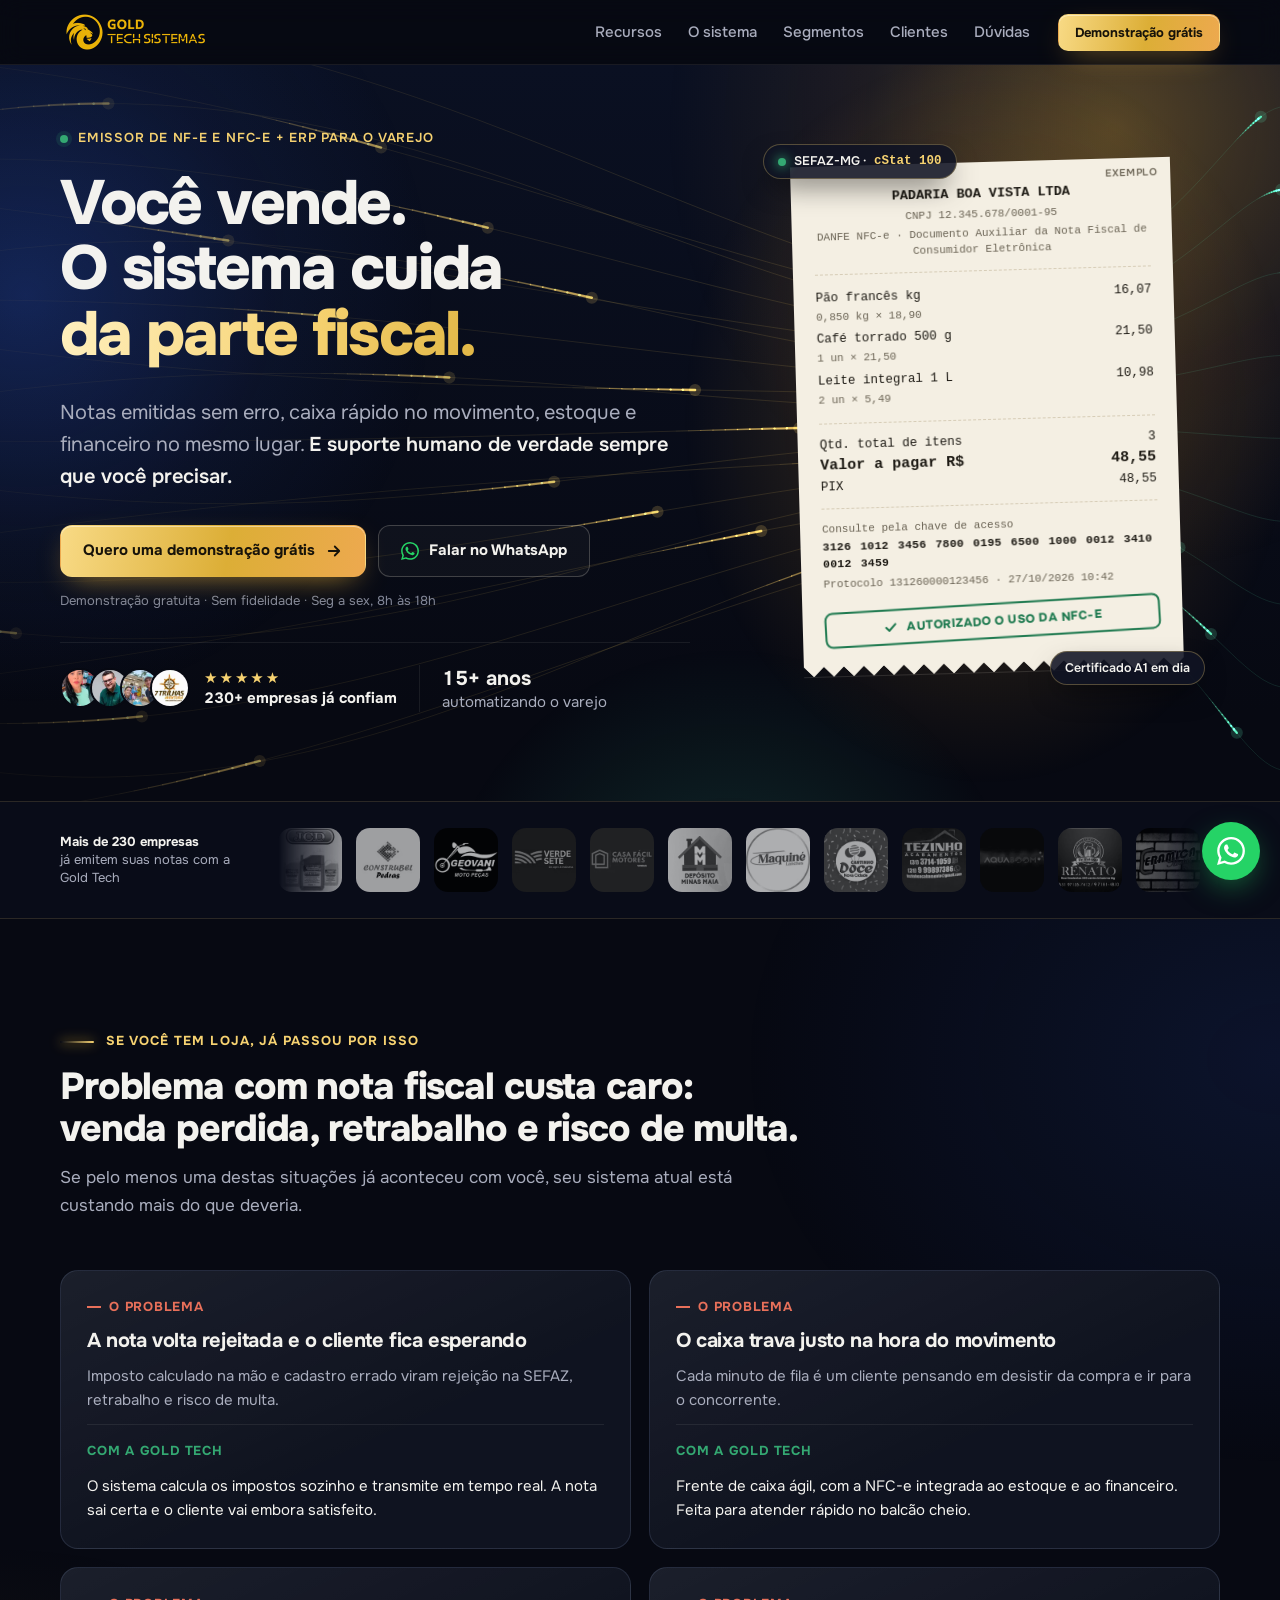
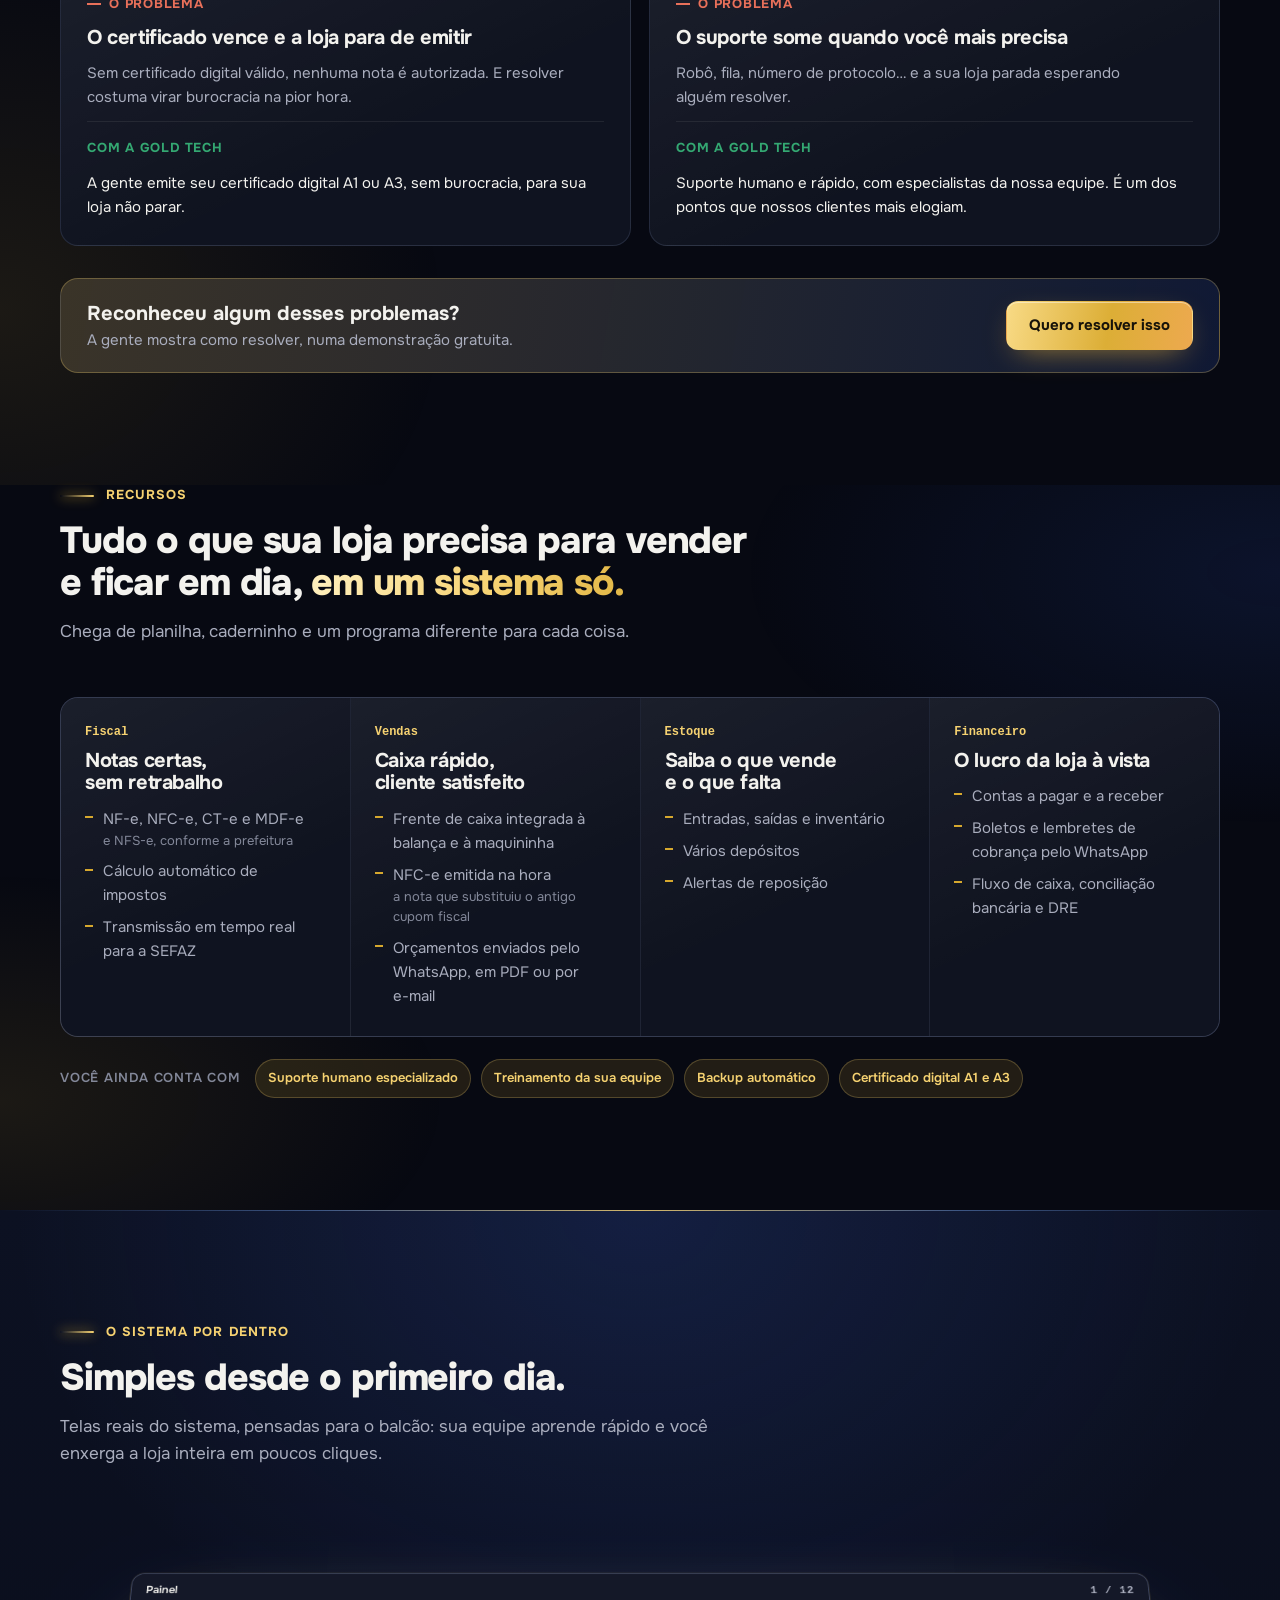
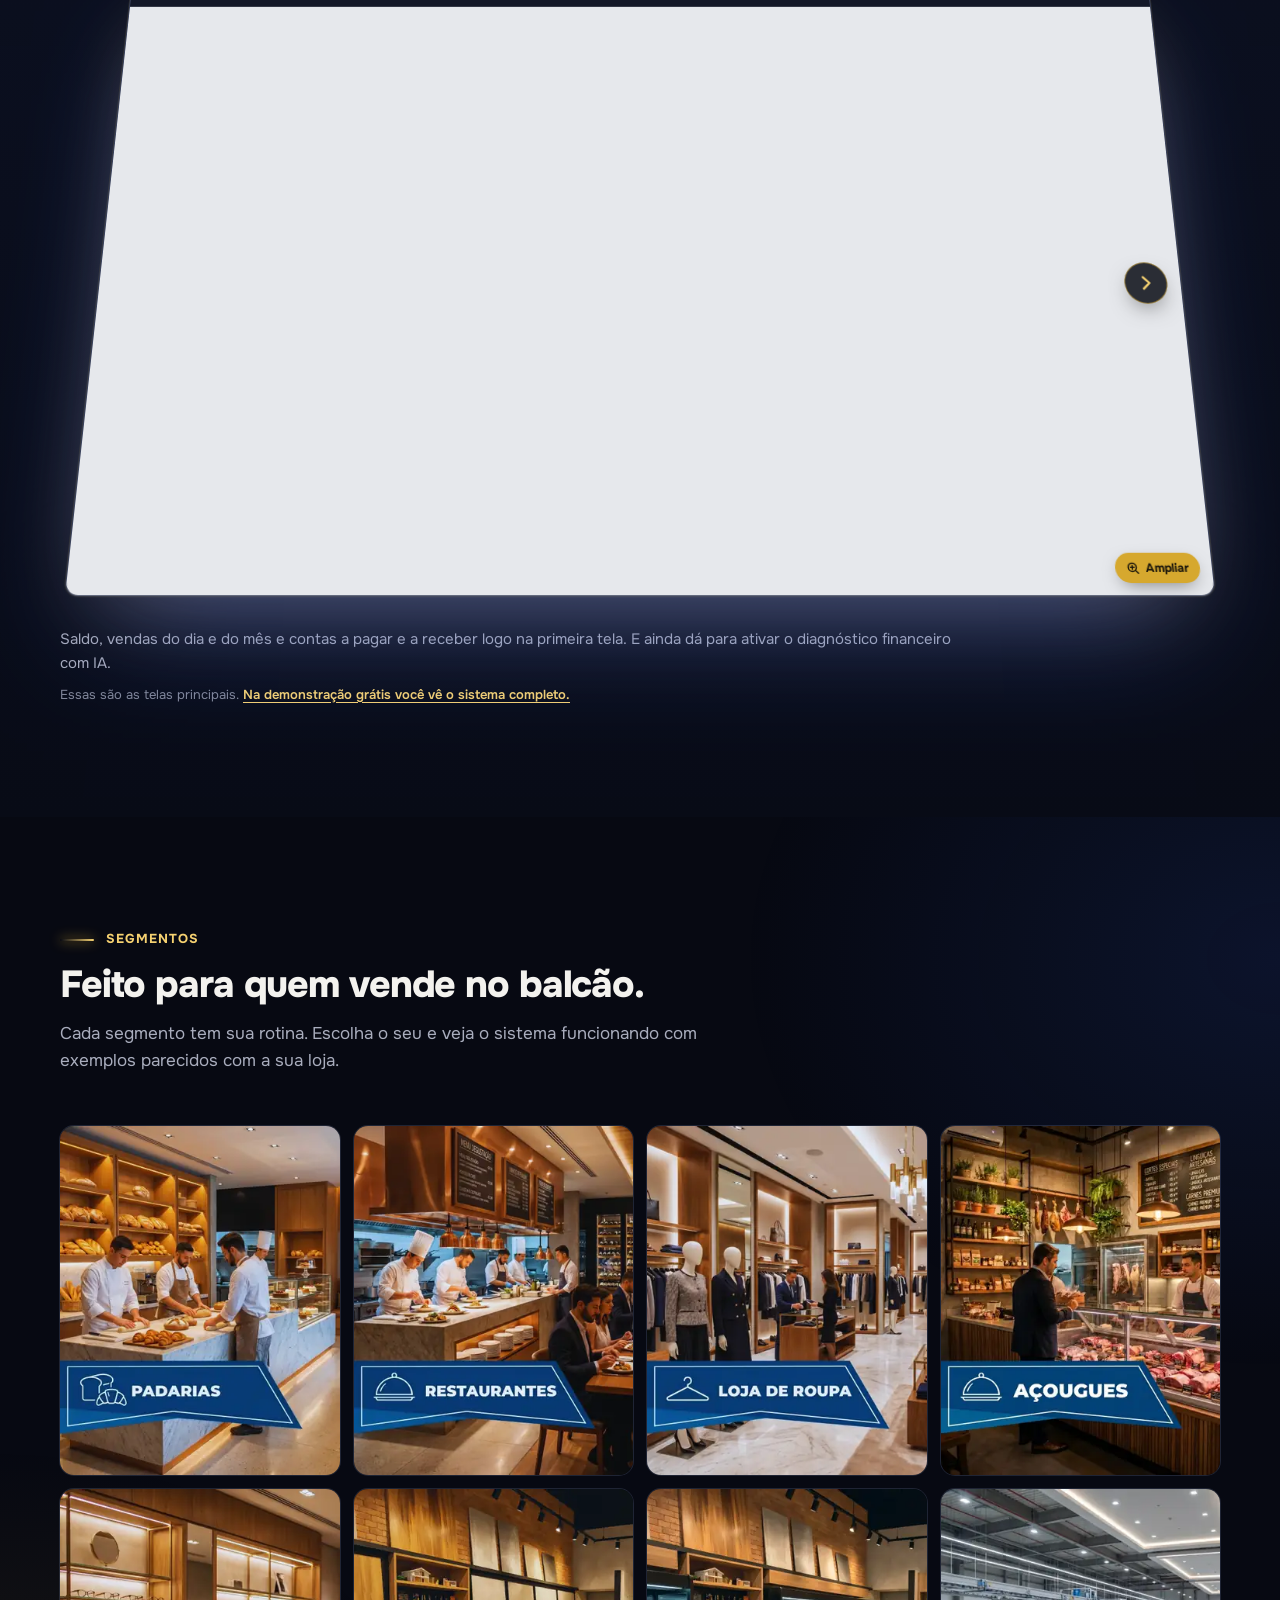
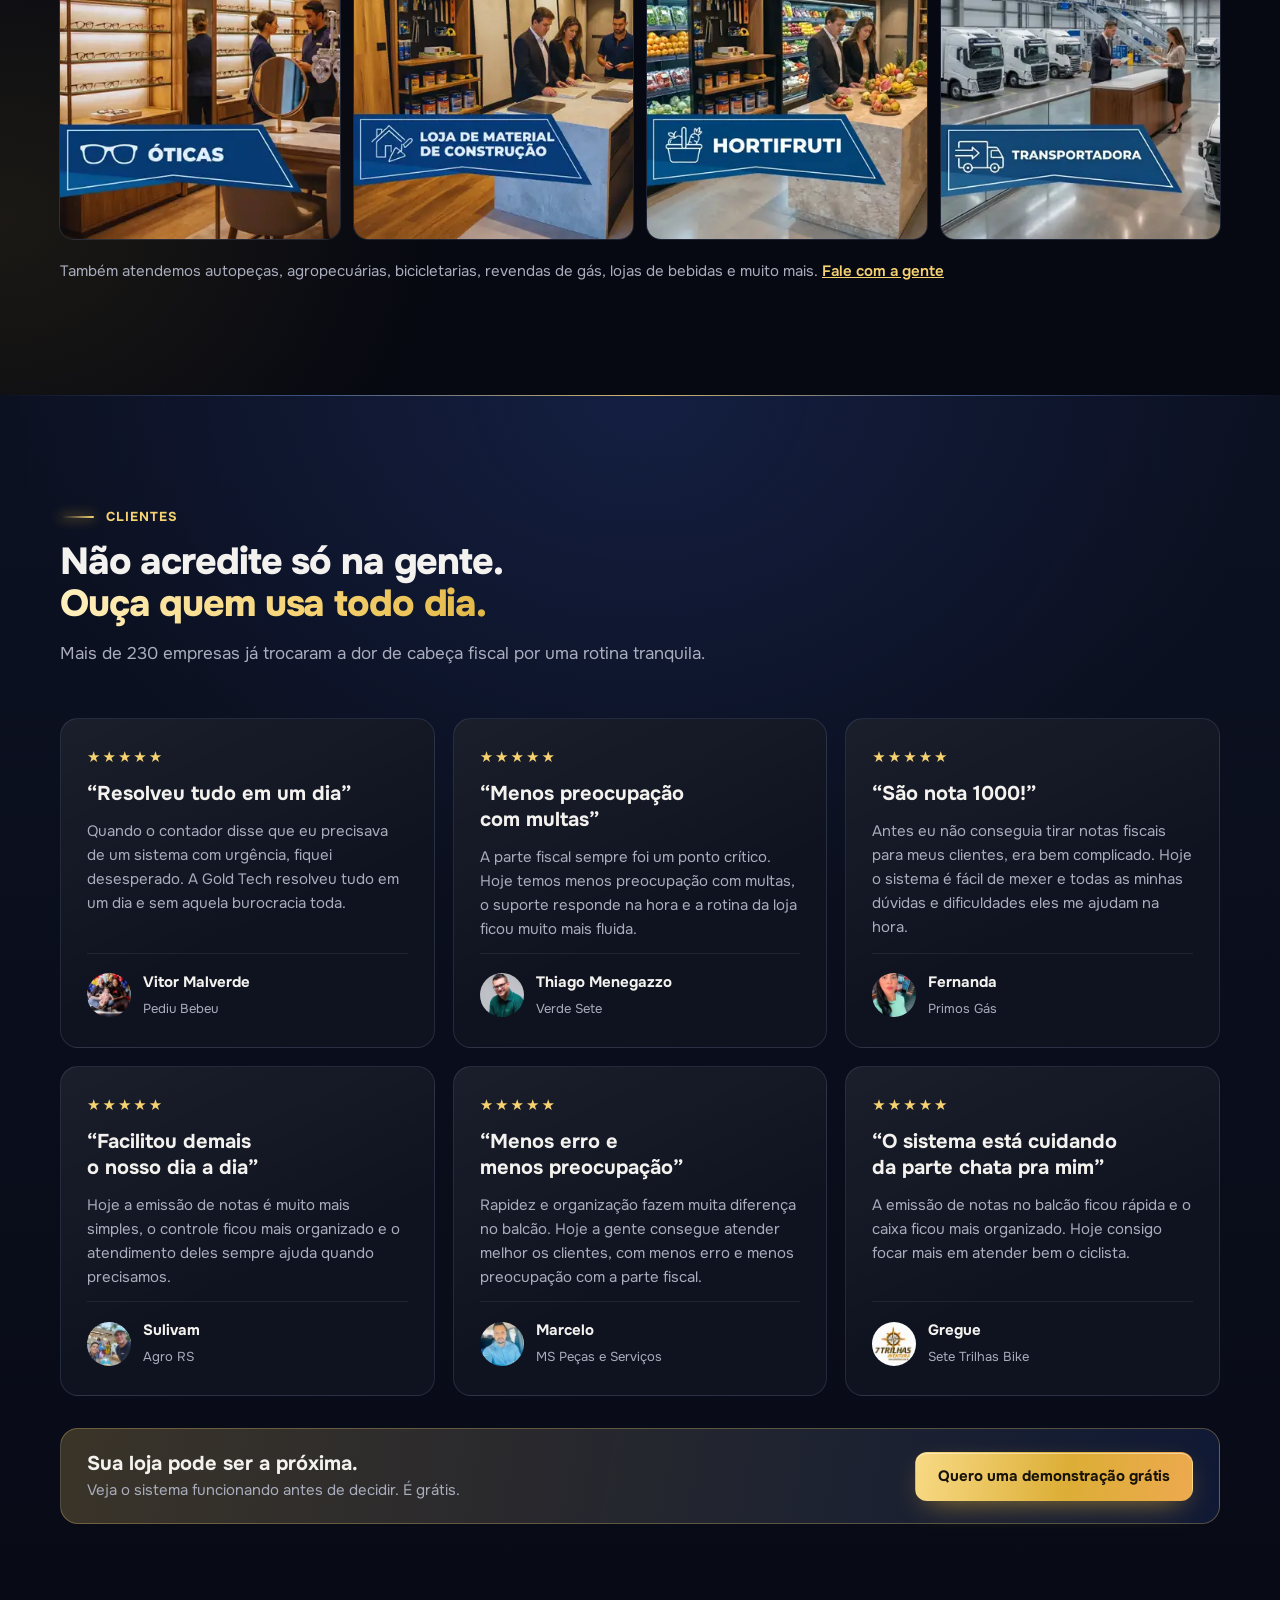
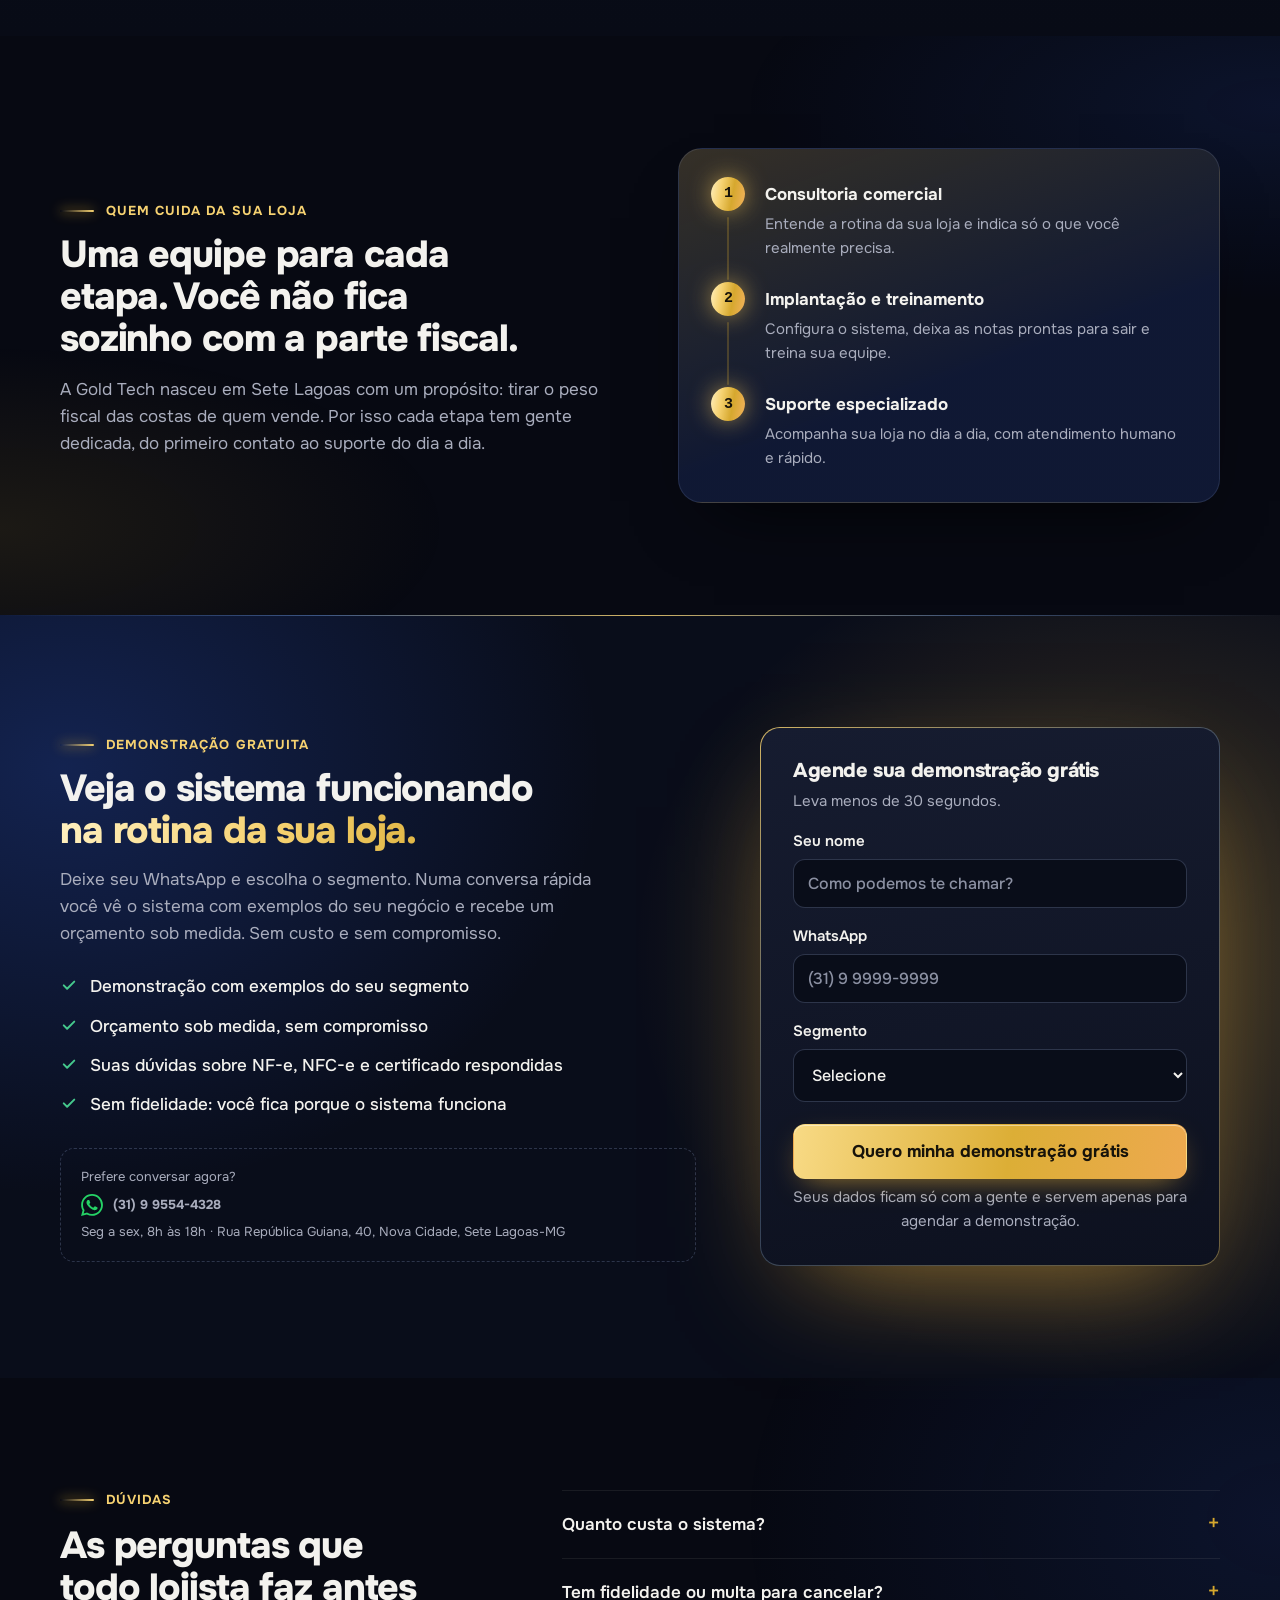
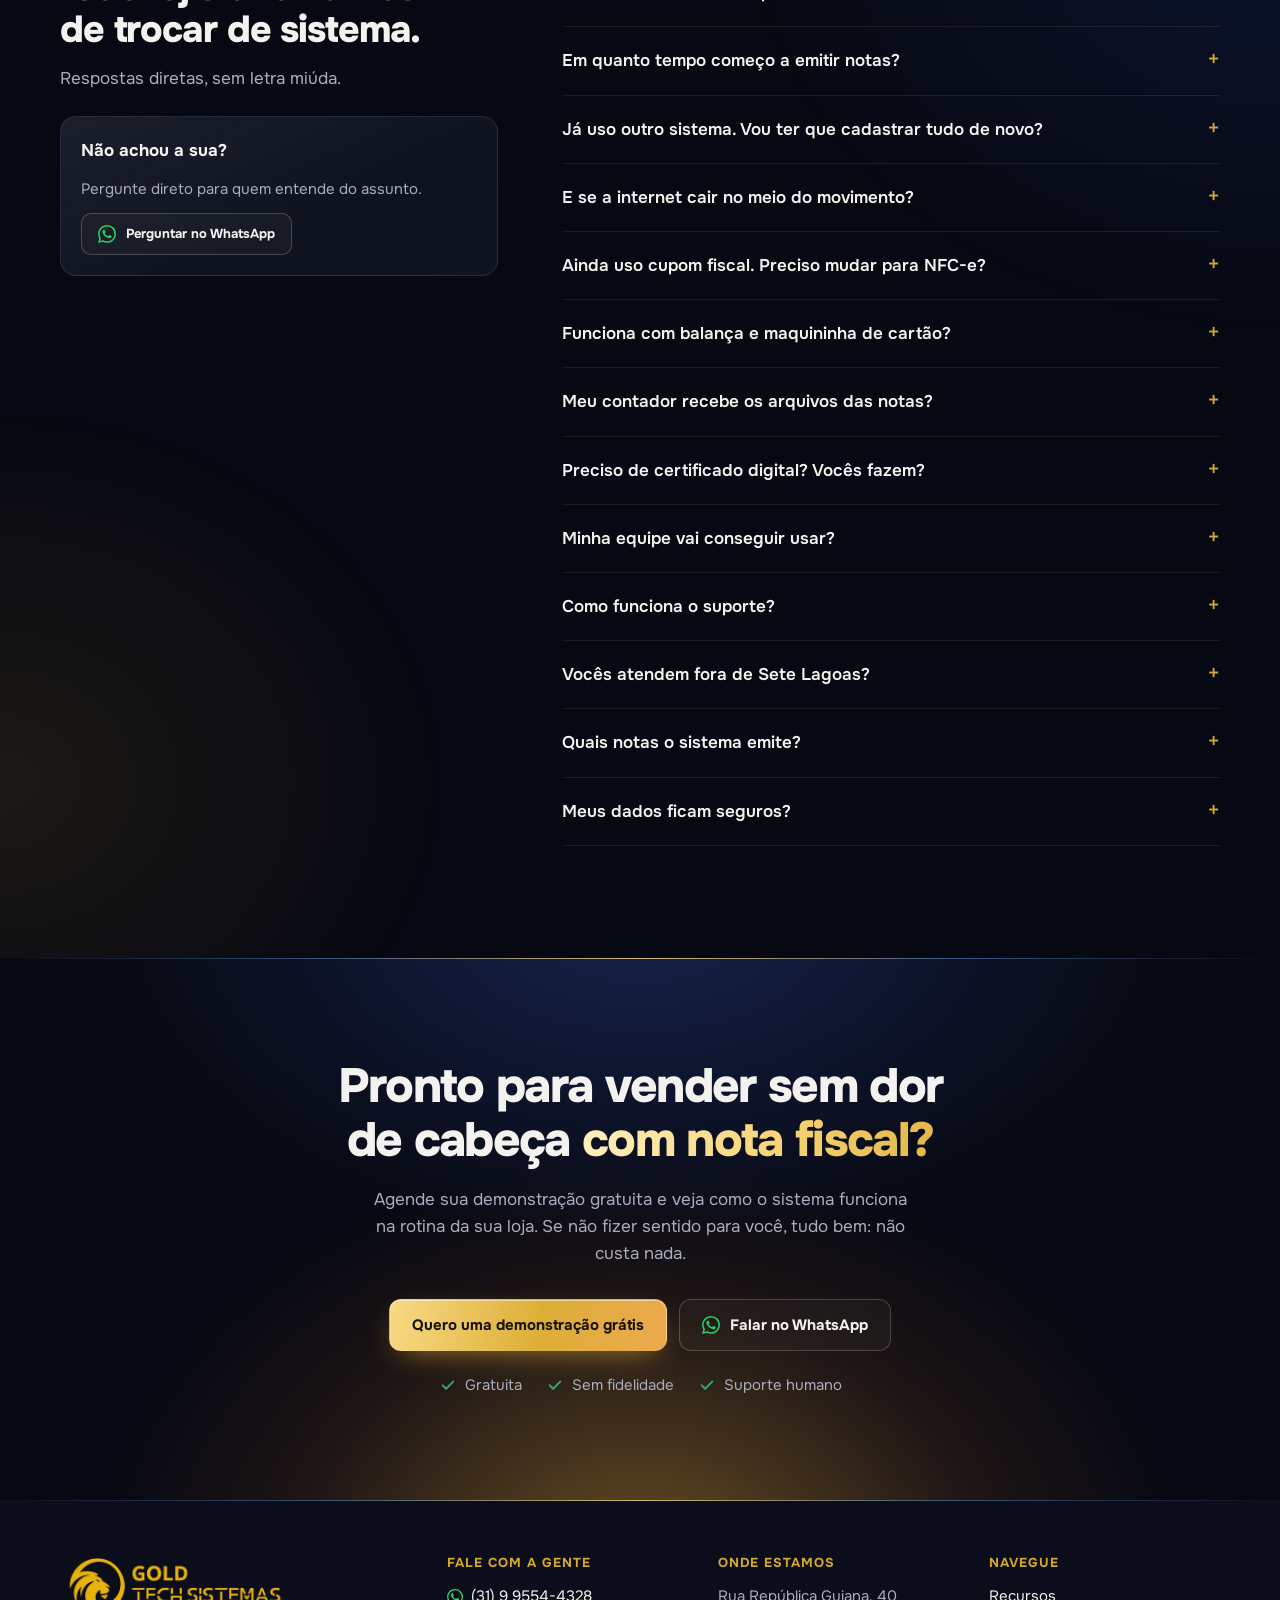
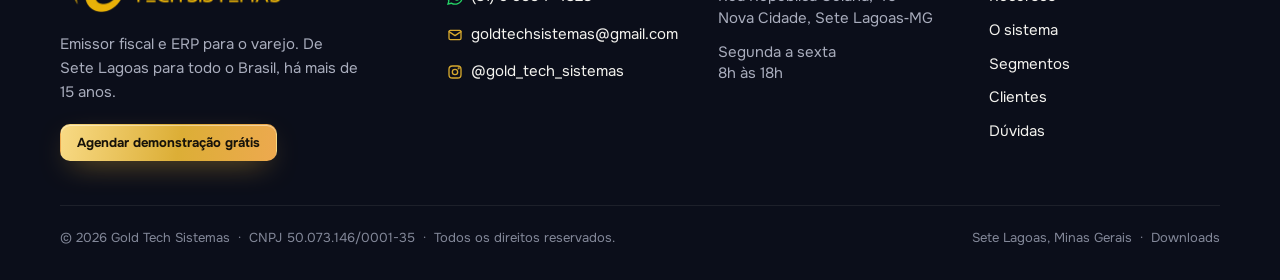
==== commit e369b048: "Novo visual: raios de luz, degrades e elementos surgindo na rolagem Co-Authored-By: Claude Opus 5.5 " ====
--- a/index.html
+++ b/index.html
@@ -6,7 +6,7 @@
 <title>Gold Tech Sistemas | Emissor de NF-e, NFC-e e ERP para o varejo</title>
 <meta name="description" content="Emissor de NF-e e NFC-e e ERP para o varejo: notas sem erro, caixa rápido, estoque e financeiro. Suporte humano em Sete Lagoas-MG. Demonstração gratuita.">
 <link rel="canonical" href="https://goldtechsistemas.com/">
-<meta name="theme-color" content="#0d0c0a">
+<meta name="theme-color" content="#070912">
 <meta property="og:type" content="website">
 <meta property="og:locale" content="pt_BR">
 <meta property="og:site_name" content="Gold Tech Sistemas">
@@ -37,7 +37,6 @@
 src="https://www.facebook.com/tr?id=1438303835161320&ev=PageView&noscript=1"></noscript>
 <!-- End Meta Pixel Code -->
 <link rel="preload" href="fonts/onest.woff2" as="font" type="font/woff2" crossorigin>
-<link rel="preload" href="fonts/playfair-italic.woff2" as="font" type="font/woff2" crossorigin>
 <style>
 /* Fontes servidas pelo próprio site (antes vinham do Google): sem esperar outros servidores para mostrar o texto. */
 @font-face {
@@ -45,25 +44,22 @@
   src: url("fonts/onest.woff2") format("woff2");
   unicode-range: U+0000-00FF, U+0131, U+0152-0153, U+02BB-02BC, U+02C6, U+02DA, U+02DC, U+0304, U+0308, U+0329, U+2000-206F, U+20AC, U+2122, U+2191, U+2193, U+2212, U+2215, U+FEFF, U+FFFD;
 }
-@font-face {
-  font-family: "Playfair Display"; font-style: italic; font-weight: 700; font-display: swap;
-  src: url("fonts/playfair-italic.woff2") format("woff2");
-  unicode-range: U+0000-00FF, U+0131, U+0152-0153, U+02BB-02BC, U+02C6, U+02DA, U+02DC, U+0304, U+0308, U+0329, U+2000-206F, U+20AC, U+2122, U+2191, U+2193, U+2212, U+2215, U+FEFF, U+FFFD;
-}
 /* Layout: "do balcão à SEFAZ" — headline ao lado de uma NFC-e autorizada; marca preto+dourado,
    uma única faixa clara (papel de cupom) para o formulário. Visual escuro único, por escolha da marca. */
 :root {
   color-scheme: dark;
-  --ink: #0d0c0a;
-  --ink-2: #15130f;
-  --ink-3: #1e1b15;
+  --ink: #070912;
+  --ink-2: #0b0e1a;
+  --ink-3: #141828;
   --line: rgba(230, 196, 100, 0.14);
   --line-2: rgba(241, 236, 224, 0.08);
-  --text: #f1ece0;
-  --muted: #aaa392;
-  --faint: #857f70;
+  --text: #f3f2ee;
+  --muted: #a9adbd;
+  --faint: #838899;
   --gold: #d6a82e;
-  --gold-hi: #f0c95a;
+  --gold-hi: #f6d271;
+  --ice: #7fb2ff;
+  --grad-gold: linear-gradient(100deg, #fff0bf 0%, #f6d271 30%, #d6a82e 62%, #f3b25e 100%);
   --gold-dim: rgba(214, 168, 46, 0.13);
   --on-gold: #17130a;
   --paper: #f4efe3;
@@ -84,7 +80,6 @@
   --screen-bg: #e6e8ec;
 
   --f-sans: "Onest", "Segoe UI", system-ui, -apple-system, sans-serif;
-  --f-accent: "Playfair Display", Georgia, "Times New Roman", serif;
   --f-mono: ui-monospace, "Cascadia Mono", "SFMono-Regular", Menlo, Consolas, monospace;
 
   --t-xs: 0.8125rem;
@@ -121,7 +116,12 @@
 a { color: inherit; }
 .nw { white-space: nowrap; }
 img { display: block; max-width: 100%; height: auto; }
-em.au { font-family: var(--f-accent); font-style: italic; font-weight: 700; color: var(--gold-hi); letter-spacing: 0; }
+em.au {
+  font-style: normal; color: var(--gold-hi); background: var(--grad-gold) 0 0 / 200% 100%; -webkit-background-clip: text; background-clip: text;
+  -webkit-text-fill-color: transparent; -webkit-box-decoration-break: clone; box-decoration-break: clone; padding-bottom: .12em;
+  animation: brilho 9s ease-in-out infinite alternate;
+}
+@keyframes brilho { to { background-position: 100% 0; } }
 :focus-visible { outline: 2px solid var(--gold-hi); outline-offset: 3px; border-radius: 6px; }
 @media (prefers-reduced-motion: reduce) { *, *::before, *::after { animation: none !important; transition: none !important; scroll-behavior: auto !important; } }
 
@@ -131,7 +131,7 @@
 /* ---------- topo: navegação ---------- */
 .top { position: sticky; top: env(safe-area-inset-top, 0px); z-index: 50; }
 
-.sitenav { background: rgba(13, 12, 10, 0.88); backdrop-filter: blur(12px); border-bottom: 1px solid var(--line-2); }
+.sitenav { position: relative; background: rgba(7, 9, 18, 0.78); backdrop-filter: blur(12px); border-bottom: 1px solid var(--line-2); }
 .sitenav .wrap { height: var(--nav-h); display: flex; align-items: center; gap: 28px; }
 .sitenav .brand img { height: 38px; width: auto; }
 .sitenav ul { display: flex; gap: 26px; list-style: none; margin: 0 0 0 auto; padding: 0; }
@@ -155,10 +155,6 @@
 
 /* ---------- hero ---------- */
 .hero { position: relative; overflow: hidden; padding-block: clamp(48px, 7vw, 96px) clamp(56px, 7vw, 96px); }
-.hero::before {
-  content: ""; position: absolute; inset: -20% -10% auto 35%; height: 120%;
-  background: radial-gradient(closest-side, rgba(214, 168, 46, 0.16), transparent 70%); pointer-events: none;
-}
 .hero .wrap { position: relative; display: grid; grid-template-columns: minmax(0, 1.15fr) minmax(0, 0.85fr); gap: clamp(36px, 5vw, 72px); align-items: center; }
 .eyebrow {
   display: inline-flex; align-items: center; gap: 10px; font-size: var(--t-xs); font-weight: 600;
@@ -219,8 +215,8 @@
 }
 .chip i { width: 8px; height: 8px; border-radius: 50%; background: var(--ok); }
 .chip code { font-family: var(--f-mono); color: var(--gold-hi); }
-.chip-a { top: 64px; left: -54px; }
-.chip-b { bottom: 70px; right: -40px; }
+.chip-a { top: -18px; left: -34px; }
+.chip-b { bottom: -12px; right: -28px; }
 
 /* ---------- faixa de logos ---------- */
 .logos { border-block: 1px solid var(--line-2); padding-block: 26px; background: var(--ink-2); }
@@ -287,7 +283,7 @@
 .slide { flex: 0 0 100%; scroll-snap-align: start; scroll-snap-stop: always; }
 .shots-nav {
   position: absolute; top: 50%; z-index: 2; width: 46px; height: 46px; margin-top: -23px; padding: 0; border-radius: 50%;
-  display: grid; place-items: center; cursor: pointer; color: var(--gold-hi); background: rgba(13, 12, 10, .84);
+  display: grid; place-items: center; cursor: pointer; color: var(--gold-hi); background: rgba(7, 9, 18, .84);
   border: 1px solid rgba(214, 168, 46, .55); box-shadow: 0 10px 26px -10px rgba(0, 0, 0, .7);
   transition: opacity .2s, background .2s, color .2s, transform .2s;
 }
@@ -512,6 +508,101 @@
 .form-err a { color: inherit; font-weight: 700; }
 #lead button[disabled] { opacity: .7; cursor: progress; }
 
+/* ---------- camada de luz: degradês, brilho e movimento ----------
+   Tudo aqui é enfeite: com "reduzir movimento" ligado, a página fica parada e completa. */
+body { overflow-x: clip; }
+.progress { position: absolute; left: 0; right: 0; bottom: -1px; height: 2px; background: var(--grad-gold); transform: scaleX(0); transform-origin: 0 50%; }
+@supports (animation-timeline: scroll()) {
+  .progress { animation: avanco linear both; animation-timeline: scroll(root); }
+}
+@keyframes avanco { to { transform: scaleX(1); } }
+
+/* topo */
+.hero { isolation: isolate; background: linear-gradient(180deg, #0a1022 0%, var(--ink) 88%); }
+.aurora { position: absolute; inset: 0; z-index: -2; overflow: hidden; pointer-events: none; }
+.aurora i { position: absolute; border-radius: 50%; will-change: transform; }
+.aurora i:nth-child(1) { width: 70vmax; height: 70vmax; right: -22vmax; top: -30vmax; background: radial-gradient(closest-side, rgba(230, 170, 50, .34), rgba(214, 140, 46, .1) 55%, transparent); animation: vaga-a 22s ease-in-out infinite alternate; }
+.aurora i:nth-child(2) { width: 64vmax; height: 64vmax; left: -30vmax; top: -14vmax; background: radial-gradient(closest-side, rgba(46, 92, 220, .3), rgba(46, 92, 220, .08) 60%, transparent); animation: vaga-b 26s ease-in-out infinite alternate; }
+.aurora i:nth-child(3) { width: 46vmax; height: 46vmax; left: 34%; bottom: -34vmax; background: radial-gradient(closest-side, rgba(52, 168, 140, .22), transparent); animation: vaga-a 30s ease-in-out infinite alternate-reverse; }
+@keyframes vaga-a { to { transform: translate(-7vmax, 6vmax) scale(1.12); } }
+@keyframes vaga-b { to { transform: translate(9vmax, 5vmax) scale(1.08); } }
+.flow { position: absolute; inset: 0; z-index: -1; width: 100%; height: 100%; pointer-events: none; -webkit-mask: linear-gradient(90deg, rgba(0, 0, 0, .3), #000 55%); mask: linear-gradient(90deg, rgba(0, 0, 0, .3), #000 55%); }
+.hero h1 { letter-spacing: -.035em; line-height: 1.05; }
+.hero h1 .w { display: inline-block; animation: surge .8s cubic-bezier(.16, 1, .3, 1) calc(var(--i) * 70ms) backwards; }
+.hero h1 em { display: inline-block; animation: surge .8s cubic-bezier(.16, 1, .3, 1) .4s backwards, brilho 9s ease-in-out 1.3s infinite alternate; }
+@keyframes surge { from { opacity: .05; transform: translateY(.45em); filter: blur(var(--nevoa, 8px)); } }
+.nfce-stage::before { content: ""; position: absolute; inset: -22% -30%; z-index: -1; background: radial-gradient(closest-side, rgba(246, 200, 90, .34), rgba(230, 160, 50, .1) 60%, transparent); }
+.nfce::after { content: ""; position: absolute; left: 0; right: 0; top: -22%; height: 22%; background: linear-gradient(180deg, transparent, rgba(214, 168, 46, .3)); border-bottom: 2px solid rgba(214, 168, 46, .85); opacity: 0; pointer-events: none; }
+.nfce.lendo::after { animation: leitura 1.5s cubic-bezier(.5, 0, .4, 1) both; }
+@keyframes leitura { 0% { opacity: 1; top: -22%; } 90% { opacity: 1; } 100% { opacity: 0; top: 100%; } }
+.chip { background: rgba(16, 20, 36, .88); border-color: rgba(246, 210, 113, .3); }
+.chip i { box-shadow: 0 0 12px 1px var(--ok); }
+.chip-a.indo i { background: var(--gold-hi); box-shadow: 0 0 12px 1px var(--gold-hi); }
+
+/* botões */
+.btn { position: relative; overflow: hidden; }
+.btn-gold { background: linear-gradient(100deg, #f8da85, #dcae36 55%, #eda94f); box-shadow: 0 10px 30px -12px rgba(230, 175, 55, .75), inset 0 1px 0 rgba(255, 255, 255, .45); }
+.btn-gold:hover { background: linear-gradient(100deg, #ffe8a6, #e8bd48 55%, #f5b860); box-shadow: 0 14px 38px -10px rgba(240, 185, 65, .9), inset 0 1px 0 rgba(255, 255, 255, .5); }
+.btn-gold::after { content: ""; position: absolute; inset: 0; background: linear-gradient(105deg, transparent 38%, rgba(255, 255, 255, .65) 50%, transparent 62%); transform: translateX(-120%); }
+@media (hover: hover) { .btn-gold:hover::after { transform: translateX(120%); transition: transform .7s ease; } }
+.hero .cta-row .btn-gold::after, .final .btn-gold::after { animation: reflexo 6s ease-in-out 2s infinite; }
+@keyframes reflexo { 0%, 80% { transform: translateX(-120%); } 100% { transform: translateX(120%); } }
+
+/* fundos das seções */
+.sec, .logos, .final { position: relative; }
+.logos { background: rgba(11, 14, 26, .9); border-color: rgba(246, 210, 113, .14); }
+.sec:not(.alt):not(.paper) { background: radial-gradient(60% 50% at 100% 12%, rgba(46, 92, 220, .13), transparent 70%), radial-gradient(50% 45% at 0% 85%, rgba(214, 168, 46, .1), transparent 70%); }
+.alt { border: 0; background: radial-gradient(70% 60% at 50% 0%, rgba(60, 100, 220, .17), transparent 70%), linear-gradient(180deg, #0c1122, #080b16); }
+.alt::before, .paper::before, .final::before, footer.site::before { content: ""; position: absolute; left: 0; right: 0; top: 0; height: 1px; background: linear-gradient(90deg, transparent, rgba(127, 178, 255, .4) 25%, rgba(246, 210, 113, .85) 50%, rgba(127, 178, 255, .4) 75%, transparent); }
+footer.site { position: relative; border-top: 0; }
+.kicker { display: inline-flex; align-items: center; gap: 12px; color: var(--gold-hi); }
+.kicker::before { content: ""; width: 34px; height: 2px; border-radius: 2px; background: linear-gradient(90deg, transparent, var(--gold-hi)); box-shadow: 0 0 12px var(--gold); }
+.sec-head h2, .about h2, .paper h2, .faq-aside h2 { letter-spacing: -.03em; }
+
+/* cartões de vidro com luz que segue o mouse */
+.pain, .quote, .pillar, .steps, .faq-help, .mid-cta { position: relative; background: linear-gradient(155deg, rgba(255, 255, 255, .065), rgba(255, 255, 255, .015) 60%), #0b0f1c; border-color: rgba(160, 180, 230, .14); }
+.mid-cta { background: linear-gradient(100deg, rgba(246, 200, 90, .2), rgba(46, 92, 220, .13)), #0b0f1c; border-color: rgba(246, 210, 113, .28); }
+.steps { background: linear-gradient(160deg, rgba(246, 200, 90, .18), rgba(46, 92, 220, .12) 60%), #0b0f1c; }
+.lit::before { content: ""; position: absolute; inset: 0; border-radius: inherit; pointer-events: none; opacity: 0; transition: opacity .35s; background: radial-gradient(320px circle at var(--mx, 50%) var(--my, 50%), rgba(246, 210, 113, .17), transparent 70%); }
+@media (hover: hover) {
+  .lit:hover::before { opacity: 1; }
+  .pain, .quote { transition: transform .35s cubic-bezier(.2, .7, .2, 1), border-color .35s, box-shadow .35s; }
+  .pain:hover, .quote:hover { transform: translateY(-5px); border-color: rgba(246, 210, 113, .42); box-shadow: 0 26px 60px -30px rgba(230, 175, 55, .5); }
+}
+.pillars { background: rgba(160, 180, 230, .16); border-color: rgba(160, 180, 230, .16); }
+.pillar-tag { color: var(--gold-hi); }
+.pill { border: 1px solid rgba(246, 210, 113, .24); }
+
+/* tela do sistema: chega inclinada e se endireita conforme a pessoa rola */
+.window { border-color: rgba(160, 180, 230, .28); box-shadow: 0 0 0 1px rgba(246, 210, 113, .1), 0 50px 120px -40px rgba(60, 110, 255, .5), 0 30px 90px -40px rgba(240, 180, 60, .45); }
+@supports (animation-timeline: view()) {
+  @media (min-width: 901px) {
+    .window { animation: endireita linear both; animation-timeline: view(); animation-range: entry 0% cover 34%; }
+  }
+}
+@keyframes endireita { from { transform: perspective(1400px) rotateX(16deg) scale(.93); } to { transform: none; } }
+
+.seg-tile { box-shadow: 0 0 0 1px rgba(160, 180, 230, .16); }
+.steps li::before { background: var(--grad-gold); box-shadow: 0 0 24px -2px rgba(246, 200, 90, .75); }
+.steps li:not(:last-child)::after { background: linear-gradient(180deg, transparent, var(--gold-hi), transparent) 0 -100% / 100% 200% no-repeat, rgba(214, 168, 46, .25); animation: pulso 2.8s linear infinite; }
+@keyframes pulso { from { background-position: 0 150%, 0 0; } to { background-position: 0 -50%, 0 0; } }
+
+/* formulário */
+.paper {
+  --paper-ink: var(--text); --paper-muted: var(--muted); --paper-line: rgba(160, 180, 230, .24); --paper-gold: var(--gold-hi); --ok-ink: #45c98d;
+  background: radial-gradient(55% 80% at 88% 45%, rgba(246, 190, 70, .24), transparent 70%), radial-gradient(60% 80% at 5% 20%, rgba(46, 92, 220, .28), transparent 70%), #090d1a;
+}
+.direct a svg { color: var(--wa); }
+.form-card { position: relative; border: 1px solid transparent; background: linear-gradient(170deg, #161c30, #0d111f) padding-box, linear-gradient(140deg, rgba(246, 210, 113, .85), rgba(127, 178, 255, .3) 45%, rgba(246, 210, 113, .4)) border-box; box-shadow: 0 40px 110px -40px rgba(240, 180, 60, .6); }
+.field input, .field select { background: #090d19; color: var(--text); }
+.field input::placeholder { color: #8b90a2; }
+.field input:focus, .field select:focus { border-color: var(--gold-hi); }
+.form-err { color: #ff9a86; }
+
+/* chamada final */
+.final { border: 0; overflow: hidden; background: radial-gradient(60% 110% at 50% 115%, rgba(246, 180, 60, .42), rgba(200, 110, 40, .12) 45%, transparent 70%), radial-gradient(60% 90% at 50% -10%, rgba(60, 100, 230, .28), transparent 70%), var(--ink); }
+.final h2 { letter-spacing: -.035em; }
+
 /* ---------- responsivo ---------- */
 @media (min-width: 901px) {
   /* notebook de 768–800 px de altura: prova social do topo aparece sem rolar */
@@ -563,11 +654,14 @@
   .mid-cta .btn { width: 100%; }
   .fab { display: none; }
   /* sem desfoque no celular: rolagem mais leve em aparelhos simples */
-  .sitenav { backdrop-filter: none; background: rgba(13, 12, 10, .97); }
+  .aurora i { animation: none; }
+  .paper { background: radial-gradient(130% 34% at 80% 70%, rgba(246, 190, 70, .2), transparent 70%), radial-gradient(120% 34% at 0% 8%, rgba(46, 92, 220, .28), transparent 70%), #090d1a; }
+  .hero { --nevoa: 0px; }
+  .sitenav { backdrop-filter: none; background: rgba(7, 9, 18, .97); }
   .mbar {
     display: grid; grid-template-columns: 1fr 1.4fr; gap: 10px; position: fixed; inset: auto 0 0; z-index: 45;
     padding: 10px var(--gutter-r) calc(10px + env(safe-area-inset-bottom, 0px)) var(--gutter-l);
-    background: rgba(13, 12, 10, .97); border-top: 1px solid var(--line-2); transition: transform .25s;
+    background: rgba(7, 9, 18, .97); border-top: 1px solid var(--line-2); transition: transform .25s;
   }
   .mbar.away { transform: translateY(110%); }
   .mbar .btn { padding: 14px 10px; }
@@ -617,16 +711,19 @@
       </ul>
       <a class="btn btn-gold btn-sm" href="#demonstracao"><span class="t-full">Demonstração grátis</span><span class="t-short">Demo grátis</span></a>
     </div>
+    <span class="progress" aria-hidden="true"></span>
   </nav>
 </header>
 
 <!-- ======================= NOVA VERSÃO ======================= -->
 <main id="v-previa">
   <section class="hero" id="inicio">
+    <div class="aurora" aria-hidden="true"><i></i><i></i><i></i></div>
+    <canvas class="flow" id="flow" aria-hidden="true"></canvas>
     <div class="wrap">
       <div>
         <span class="eyebrow"><span>Emissor de <span class="nw">NF-e</span> e <span class="nw">NFC-e</span> + ERP para o varejo</span></span>
-        <h1>Você vende. O sistema cuida <em class="au">da parte fiscal.</em></h1>
+        <h1><span class="w" style="--i:0">Você</span> <span class="w" style="--i:1">vende.</span> <span class="w" style="--i:2">O&nbsp;sistema</span> <span class="w" style="--i:3">cuida</span> <em class="au">da parte fiscal.</em></h1>
         <p class="lede">Notas emitidas sem erro, caixa rápido no movimento, estoque e financeiro no mesmo lugar. <strong>E suporte humano de verdade sempre que você precisar.</strong></p>
         <div class="cta-row">
           <a class="btn btn-gold" href="#demonstracao">Quero uma demonstração grátis
@@ -643,9 +740,9 @@
           <div class="faces" aria-hidden="true">
             <img src="img/depo1.webp" width="40" height="40" alt="" decoding="async"><img src="img/depo3.webp" width="40" height="40" alt="" decoding="async"><img src="img/depo2.webp" width="40" height="40" alt="" decoding="async"><img src="img/depo5.webp" width="40" height="40" alt="" decoding="async">
           </div>
-          <p class="proof-txt"><span class="stars" aria-hidden="true">★★★★★</span><strong>230+ empresas já confiam</strong></p>
+          <p class="proof-txt"><span class="stars" aria-hidden="true">★★★★★</span><strong><span data-n="230">230</span>+ empresas já confiam</strong></p>
           </div>
-          <p class="proof-stat"><strong>15+ anos</strong>automatizando o varejo</p>
+          <p class="proof-stat"><strong><span data-n="15">15</span>+ anos</strong>automatizando o varejo</p>
         </div>
       </div>
 
@@ -1171,13 +1268,14 @@
     if (window.matchMedia && matchMedia('(prefers-reduced-motion: reduce)').matches) return;
     var targets = [
       '#v-previa .logos .wrap', '#v-previa .sec-head', '.pain', '.mid-cta', '.pillar', '.included',
-      '.window', '.seg-tile', '.segs-note', '.quotes',
+      '.seg-tile', '.segs-note', '.quotes',
       '.about > div > .kicker', '.about > div > h2', '.about .body', '.steps',
       '.paper .intro', '.form-card', '.faq-aside', '.faq details', '.faq-help.mob',
       '.final .wrap > *', '.foot-grid > *'
     ].join(',');
-    var rise = [{ opacity: 0, transform: 'translateY(28px)' }, { opacity: 1, transform: 'none' }];
-    var pop = [{ opacity: 0, transform: 'translateY(22px) scale(.96)' }, { opacity: 1, transform: 'none' }];
+    var nevoa = window.innerWidth > 900 ? 'blur(8px)' : 'none', limpo = window.innerWidth > 900 ? 'blur(0)' : 'none';
+    var rise = [{ opacity: 0, transform: 'translateY(44px)', filter: nevoa }, { opacity: 1, transform: 'none', filter: limpo }];
+    var pop = [{ opacity: 0, transform: 'translateY(44px) scale(.9)', filter: nevoa }, { opacity: 1, transform: 'none', filter: limpo }];
     var io = new IntersectionObserver(function (entries) {
       var batch = entries.filter(function (e) { return e.isIntersecting; }).map(function (e) { return e.target; });
       batch.sort(function (a, b) {
@@ -1186,8 +1284,8 @@
       });
       batch.forEach(function (el, i) {
         io.unobserve(el);
-        el.animate(el.matches('.seg-tile, .steps, .window, .form-card') ? pop : rise, {
-          duration: 750, delay: Math.min(i, 5) * 90, easing: 'cubic-bezier(.2, .7, .2, 1)', fill: 'backwards'
+        el.animate(el.matches('.seg-tile, .steps, .form-card') ? pop : rise, {
+          duration: 900, delay: Math.min(i, 5) * 90, easing: 'cubic-bezier(.2, .7, .2, 1)', fill: 'backwards'
         });
       });
     });
@@ -1197,6 +1295,129 @@
       io.observe(el);
     });
   }
+
+  // ---------- topo vivo: as vendas chegam como raios dourados, a nota é impressa e sai autorizada ----------
+  var calmo = window.matchMedia && matchMedia('(prefers-reduced-motion: reduce)').matches;
+  // Separado do resto: se um enfeite falhar, formulário e downloads continuam funcionando.
+  setTimeout(function () {
+    var cv = document.getElementById('flow'), hero = document.getElementById('inicio'), stage = document.querySelector('.nfce-stage');
+    var g = cv.getContext('2d'), W, H, linhas = [], base = document.createElement('canvas'), dpr, visivel = true, rodando = false, antes = 0;
+    function ponto(c, t) {
+      var u = 1 - t;
+      return [u * u * u * c[0] + 3 * u * u * t * c[2] + 3 * u * t * t * c[4] + t * t * t * c[6],
+              u * u * u * c[1] + 3 * u * u * t * c[3] + 3 * u * t * t * c[5] + t * t * t * c[7]];
+    }
+    function montar() {
+      var r = hero.getBoundingClientRect(), a = stage.getBoundingClientRect();
+      W = r.width; H = r.height; dpr = Math.min(window.devicePixelRatio || 1, 1.5);
+      cv.width = base.width = W * dpr; cv.height = base.height = H * dpr;
+      var cx = a.left - r.left + a.width / 2, cy = a.top - r.top + a.height / 2;
+      var n = W < 901 ? 9 : 18, espalha = W < 901 ? a.height * 1.3 : H * 1.15;
+      linhas = [];
+      for (var i = 0; i < n; i++) {
+        var f = (i + .5) / n - .5, y0 = cy + f * espalha, y1 = cy + f * a.height * .8;
+        linhas.push({ c: [-20, y0, W * .3, y0 + Math.sin(i * 2.1) * 60, cx - a.width * .9, y1, cx, y1 * .6 + cy * .4], cor: '246,205,105' });
+        if (i % 2) linhas.push({ c: [cx, y1 * .6 + cy * .4, cx + a.width * .6, y1, W * .97, y0, W + 30, y0 - f * 120], cor: '84,214,170' });
+      }
+      linhas.forEach(function (l, i) { l.t = (i * .37) % 1; l.v = .00013 + (i * 7 % 5) * .00003; });
+      var b = base.getContext('2d');
+      b.setTransform(dpr, 0, 0, dpr, 0, 0);
+      b.clearRect(0, 0, W, H);
+      linhas.forEach(function (l) {
+        b.strokeStyle = 'rgba(' + l.cor + ',.13)'; b.lineWidth = 1;
+        b.beginPath(); b.moveTo(l.c[0], l.c[1]); b.bezierCurveTo(l.c[2], l.c[3], l.c[4], l.c[5], l.c[6], l.c[7]); b.stroke();
+      });
+    }
+    function pintar(dt) {
+      if (!cv.width || !cv.height) return;
+      g.setTransform(1, 0, 0, 1, 0, 0);
+      g.clearRect(0, 0, cv.width, cv.height);
+      g.drawImage(base, 0, 0);
+      g.setTransform(dpr, 0, 0, dpr, 0, 0);
+      g.globalCompositeOperation = 'lighter';
+      g.lineCap = 'round';
+      linhas.forEach(function (l) {
+        l.t = (l.t + l.v * dt) % 1.25;
+        for (var k = 0; k < 10; k++) {
+          var t1 = l.t - k * .013, t2 = t1 - .013;
+          if (t2 < 0 || t1 > 1) continue;
+          var p1 = ponto(l.c, t1), p2 = ponto(l.c, t2);
+          g.strokeStyle = 'rgba(' + l.cor + ',' + (.85 * (1 - k / 10)).toFixed(2) + ')';
+          g.lineWidth = 2.4 - k * .18;
+          g.beginPath(); g.moveTo(p1[0], p1[1]); g.lineTo(p2[0], p2[1]); g.stroke();
+        }
+        if (l.t <= 1) {
+          var p = ponto(l.c, l.t);
+          g.fillStyle = 'rgba(' + l.cor + ',.2)';
+          g.beginPath(); g.arc(p[0], p[1], 6, 0, 6.3); g.fill();
+        }
+      });
+      g.globalCompositeOperation = 'source-over';
+    }
+    function quadro(agora) {
+      if (!visivel || document.hidden) { rodando = false; return; }
+      pintar(Math.min(agora - antes, 50));
+      antes = agora;
+      requestAnimationFrame(quadro);
+    }
+    function ligar() {
+      if (rodando || calmo || !visivel || document.hidden) return;
+      rodando = true; antes = performance.now();
+      requestAnimationFrame(quadro);
+    }
+    montar();
+    pintar(0);
+    // Fora da tela o desenho para: não gasta bateria à toa.
+    if ('IntersectionObserver' in window) new IntersectionObserver(function (es) { visivel = es[0].isIntersecting; ligar(); }).observe(hero);
+    document.addEventListener('visibilitychange', ligar);
+    if ('ResizeObserver' in window) new ResizeObserver(function () { montar(); pintar(0); }).observe(hero);
+    ligar();
+  }, 0);
+  setTimeout(function () {
+    var nota = document.querySelector('.nfce'), chip = document.querySelector('.chip-a');
+    if (calmo || !nota.animate || !('IntersectionObserver' in window)) return;
+    var txt = chip.querySelector('span'), cod = chip.querySelector('code'), fim = [txt.textContent, cod.textContent];
+    var selo = nota.querySelector('.stamp');
+    function passo(a, b, indo) { txt.textContent = a; cod.textContent = b; chip.classList.toggle('indo', indo); }
+    function imprimir() {
+      nota.animate([{ clipPath: 'inset(0 0 100% 0)' }, { clipPath: 'inset(0 0 0 0)' }], { duration: 1500, easing: 'cubic-bezier(.3, .1, .2, 1)', fill: 'backwards' });
+      selo.style.animation = 'none';
+      selo.animate([{ opacity: 0 }, { opacity: 0 }], { duration: 3000 });
+      document.querySelectorAll('.chip').forEach(function (c, i) {
+        c.animate([{ opacity: 0, transform: 'translateY(14px) scale(.85)' }, { opacity: 1, transform: 'none' }], { duration: 600, delay: i ? 3200 : 500, easing: 'cubic-bezier(.2, 1.3, .4, 1)', fill: 'backwards' });
+      });
+      passo('Assinando', 'XML', true);
+      setTimeout(function () { passo('Transmitindo ·', 'SEFAZ-MG', true); nota.classList.add('lendo'); }, 1500);
+      setTimeout(function () {
+        passo(fim[0], fim[1], false);
+        selo.animate([{ transform: 'rotate(-2deg) scale(1.7)', opacity: 0 }, { transform: 'rotate(-2deg) scale(1)', opacity: 1 }], { duration: 450, easing: 'cubic-bezier(.2, 1.4, .4, 1)' });
+      }, 3000);
+    }
+    // No celular a nota fica mais abaixo: só é impressa quando aparece.
+    var verNota = new IntersectionObserver(function (es) {
+      if (es.some(function (e) { return e.isIntersecting; })) { verNota.disconnect(); imprimir(); }
+    }, { threshold: .2 });
+    verNota.observe(nota);
+    // Números que contam ao abrir.
+    document.querySelectorAll('[data-n]').forEach(function (el) {
+      var n = +el.dataset.n, t0 = performance.now();
+      el.style.cssText = 'display:inline-block;text-align:right;font-variant-numeric:tabular-nums;min-width:' + String(n).length + 'ch';
+      (function conta(t) {
+        var k = Math.max(0, Math.min((t - t0) / 1600, 1));
+        el.textContent = Math.round(n * (1 - Math.pow(1 - k, 3)));
+        if (k < 1) requestAnimationFrame(conta);
+      })(t0);
+    });
+  }, 0);
+  // Luz que acompanha o mouse nos cartões.
+  document.querySelectorAll('.pain, .quote, .pillar').forEach(function (el) {
+    el.classList.add('lit');
+    el.addEventListener('pointermove', function (e) {
+      var r = el.getBoundingClientRect();
+      el.style.setProperty('--mx', e.clientX - r.left + 'px');
+      el.style.setProperty('--my', e.clientY - r.top + 'px');
+    }, { passive: true });
+  });
 
   var segSelect = document.getElementById('f-seg');
   document.querySelectorAll('[data-seg]').forEach(function (a) {
@@ -1245,7 +1466,7 @@
 
   // Downloads da implantação: os links ficam cifrados (AES-GCM) e só aparecem com a senha.
   // Para trocar links ou senha: python fonte/downloads.py lista.txt
-  var DL = /*downloads:inicio*/{"s":"DqXeWLaNP2ax9j6CA/kq7A==","i":"Vn4sOkl/fWhXf/or","c":"HiXxrhTlkskk8UGfEd/uYjJOmoWWB/udK7ADoMka4G21s/YiRYtio9+gpTnpc5atg6VWuUHFxv7B388Yynz/4OVGznoVS2VCrunuqvS/DC9f3uMQIkCgnzf9LAUUFKWoZjo5RsbV+KMKDi9a9/fD/aoejn64bZDWdILdL1xaLBxh0NxGnMGrRJoSZOG6wWwoOPyjGIr2n93kezNTOEFE4OBhYNI1E/KkIzPzJf1xQ2wcNQOGw9SgXvMzSVKUdN/2U9hdPiqim1oitBI0FwcdC1J2NamCtB5zK+/OMW9SCpAqJA6e6zMyoYmpbupzZ7ddm+OyLflPzS1I4vb0oZ8Y5rVoHnM10Uy0p1SaHZUFBl8cxRCFGducYfIzKKSk2wlnrCZ4UyXTnkQIl+rcVa8wULSqupXXUrjTqWYAuavNqP/595e8dDb84ywfQ7zKFdFdN4/wL7EtDRJGjXk05WRohBPmx4MSustE5oSJAAAQH8GUXib7RiosLQgZKw3cU1grzaMMFm5P2ZYg8S7Exq3IZPCMPRy7QDYwIKtVHDjvXAVwj3qCOK+juINDWKQ8kr0fHTv+Mltkcdl5"}/*downloads:fim*/;
+  var DL = /*downloads:inicio*/{"s":"WMTzGC/IbrMWDz0rrqiQzg==","i":"WIZPL/7o2pOZ/8pj","c":"fPQwvXCRXGEclMahGVSAnb5c07SzN/+yMQSf+nltRVEsJvC5znu47AO8VzgUAMVdIKYqvcMDi0nSXPVlrBYOeVViDdej8MLErcCGrIkRo1LAShgNBPheoy2gOPNXw1NtdIv16FUwfDi7X2HCtHFSsuLQgCUVN9/IZLoJMSCLINc21ko4fIJ8dXWDktEWWfpUQuzlcNTP/RYDe3CdcxSrUPetLCSj2UT3rLT44OW/TmSjzDt/FsbzJJDdjWCmMBdS4/Vt1jPS+QBeM77l5R79NgBt8drByUyKx74aVaZrOCUOj3wfVMC7g6MexlgdtpEf5EJvgrirhOgRTsbduWAU+S8oH8sF5Ra6Bt+V0yaR/uBTXpHSaNs9gVvT2pOAsY0mPInckILVL7aAeXuoelU82d36BDcpdARrsKxMYFq0DAjno2xrxCMe3+aOFg+XvI01e8ANBDmUDmBXZnZ7Ms6Kb+GXH5pwMX1nWE3y848hjwAeuzMzVfxw5z/l0t0V2cIpfvn0rdMEGJBEtIs/xhdiEnz3bPUTpb+k4E4YDYn3KeVpuSkK2h2Xm70FW7jkcIbTMj7AoJXvskqQ"}/*downloads:fim*/;
   var dlBtn = document.querySelector('.dl-open'), dlBox = document.getElementById('dl'), dlLock = document.getElementById('dl-lock');
   dlBtn.addEventListener('click', function () {
     var abrir = dlBox.hidden;
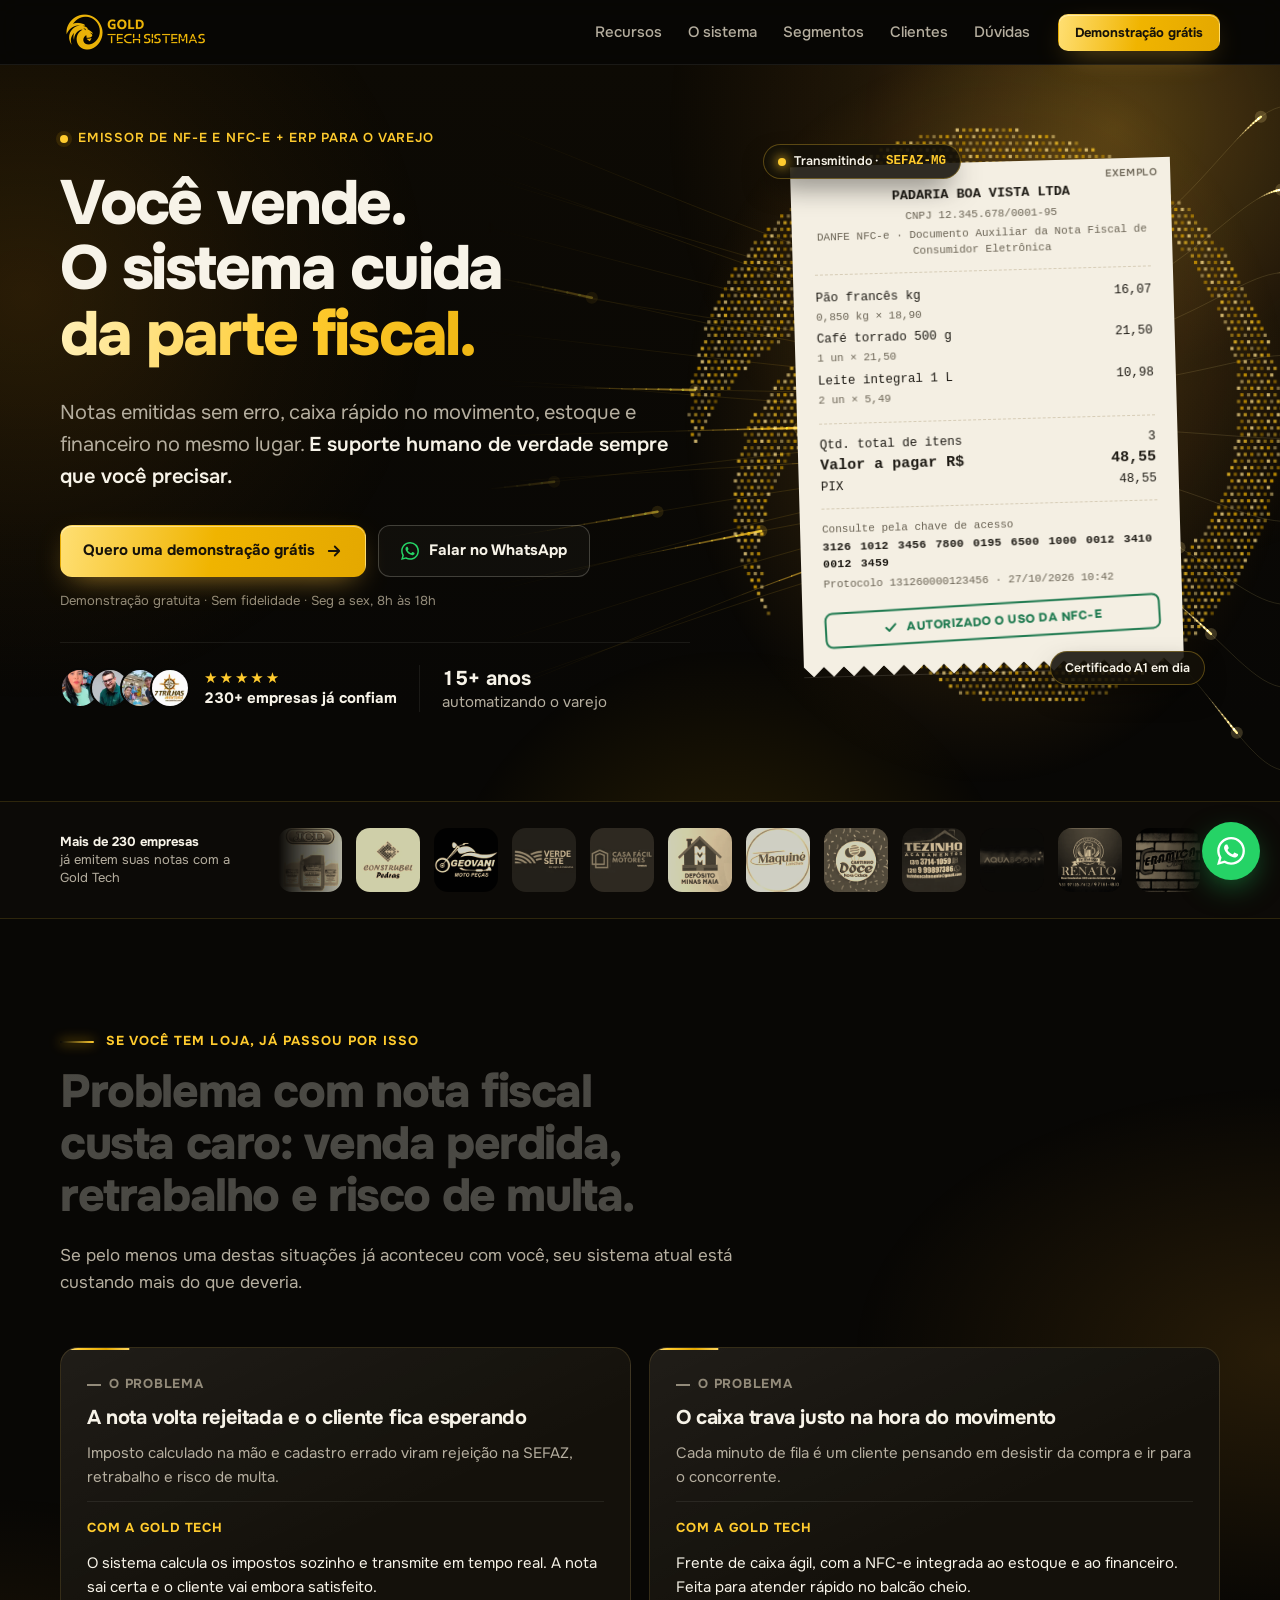
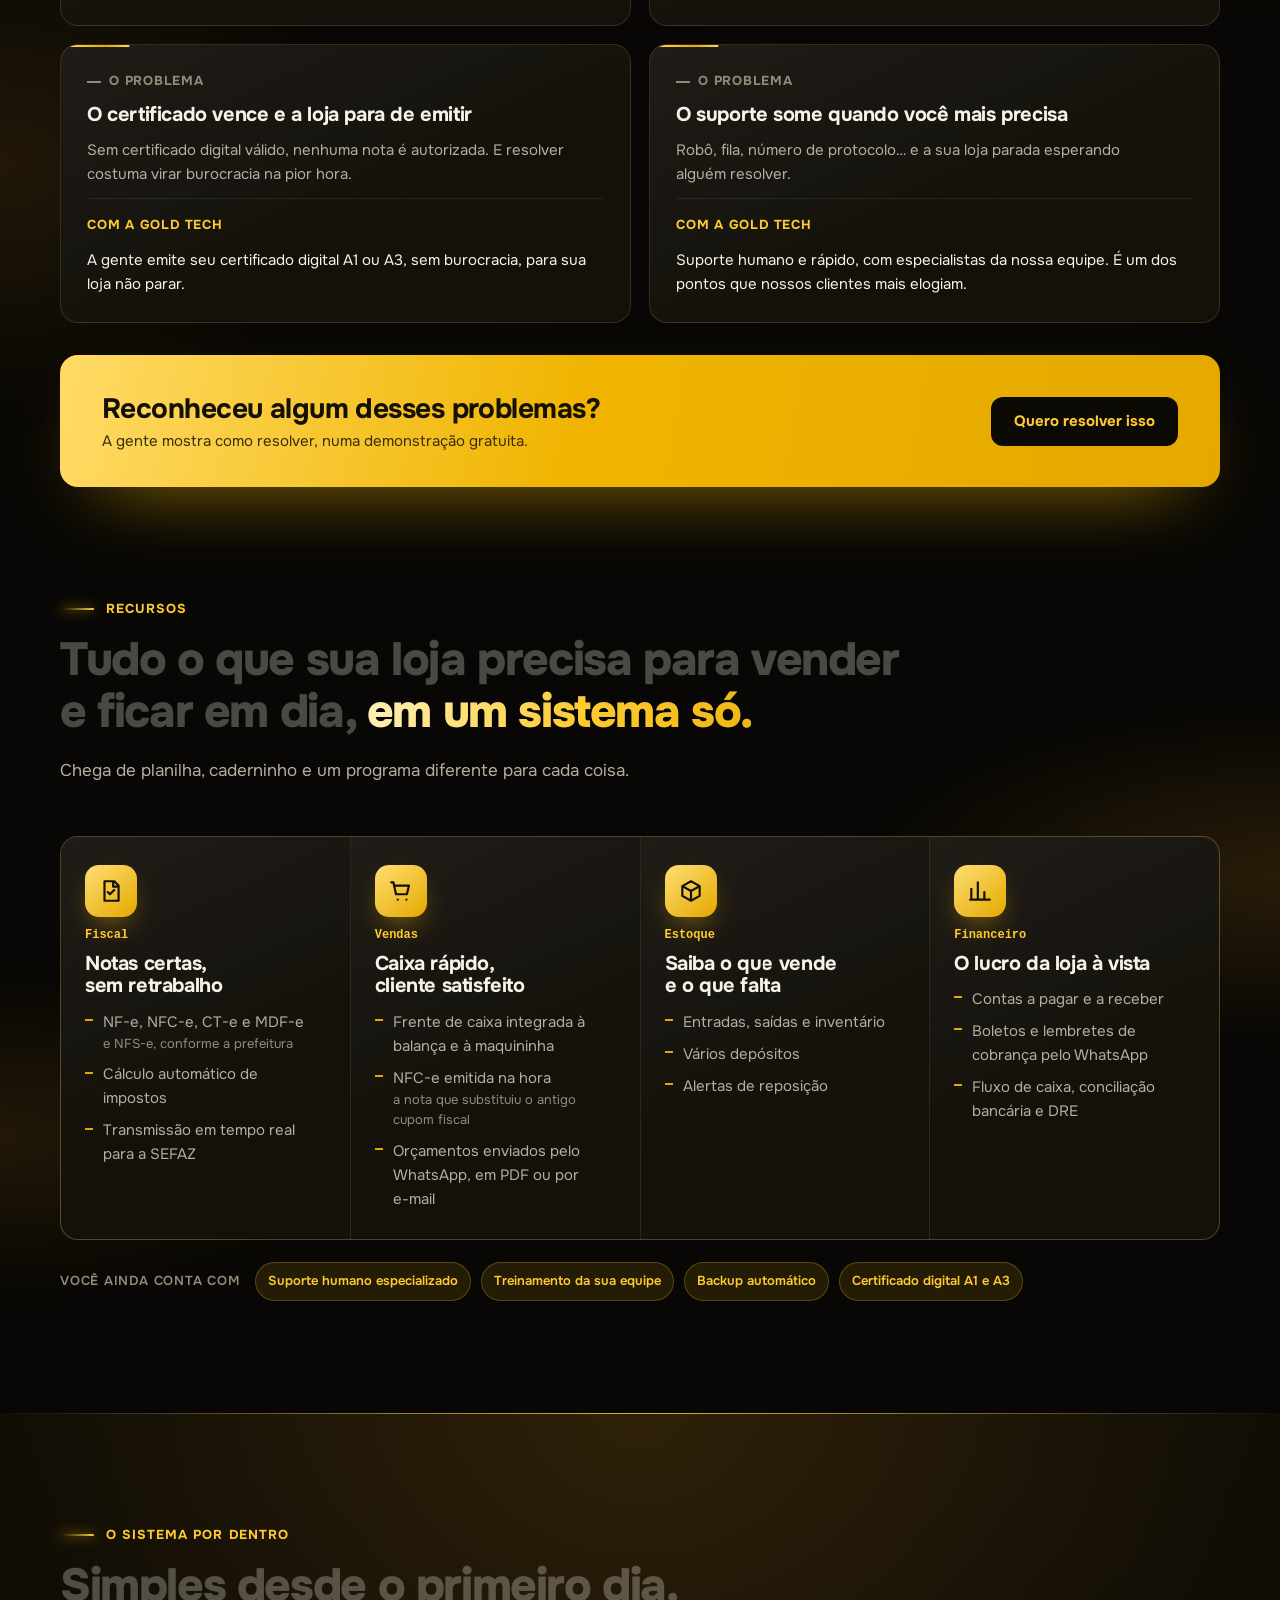
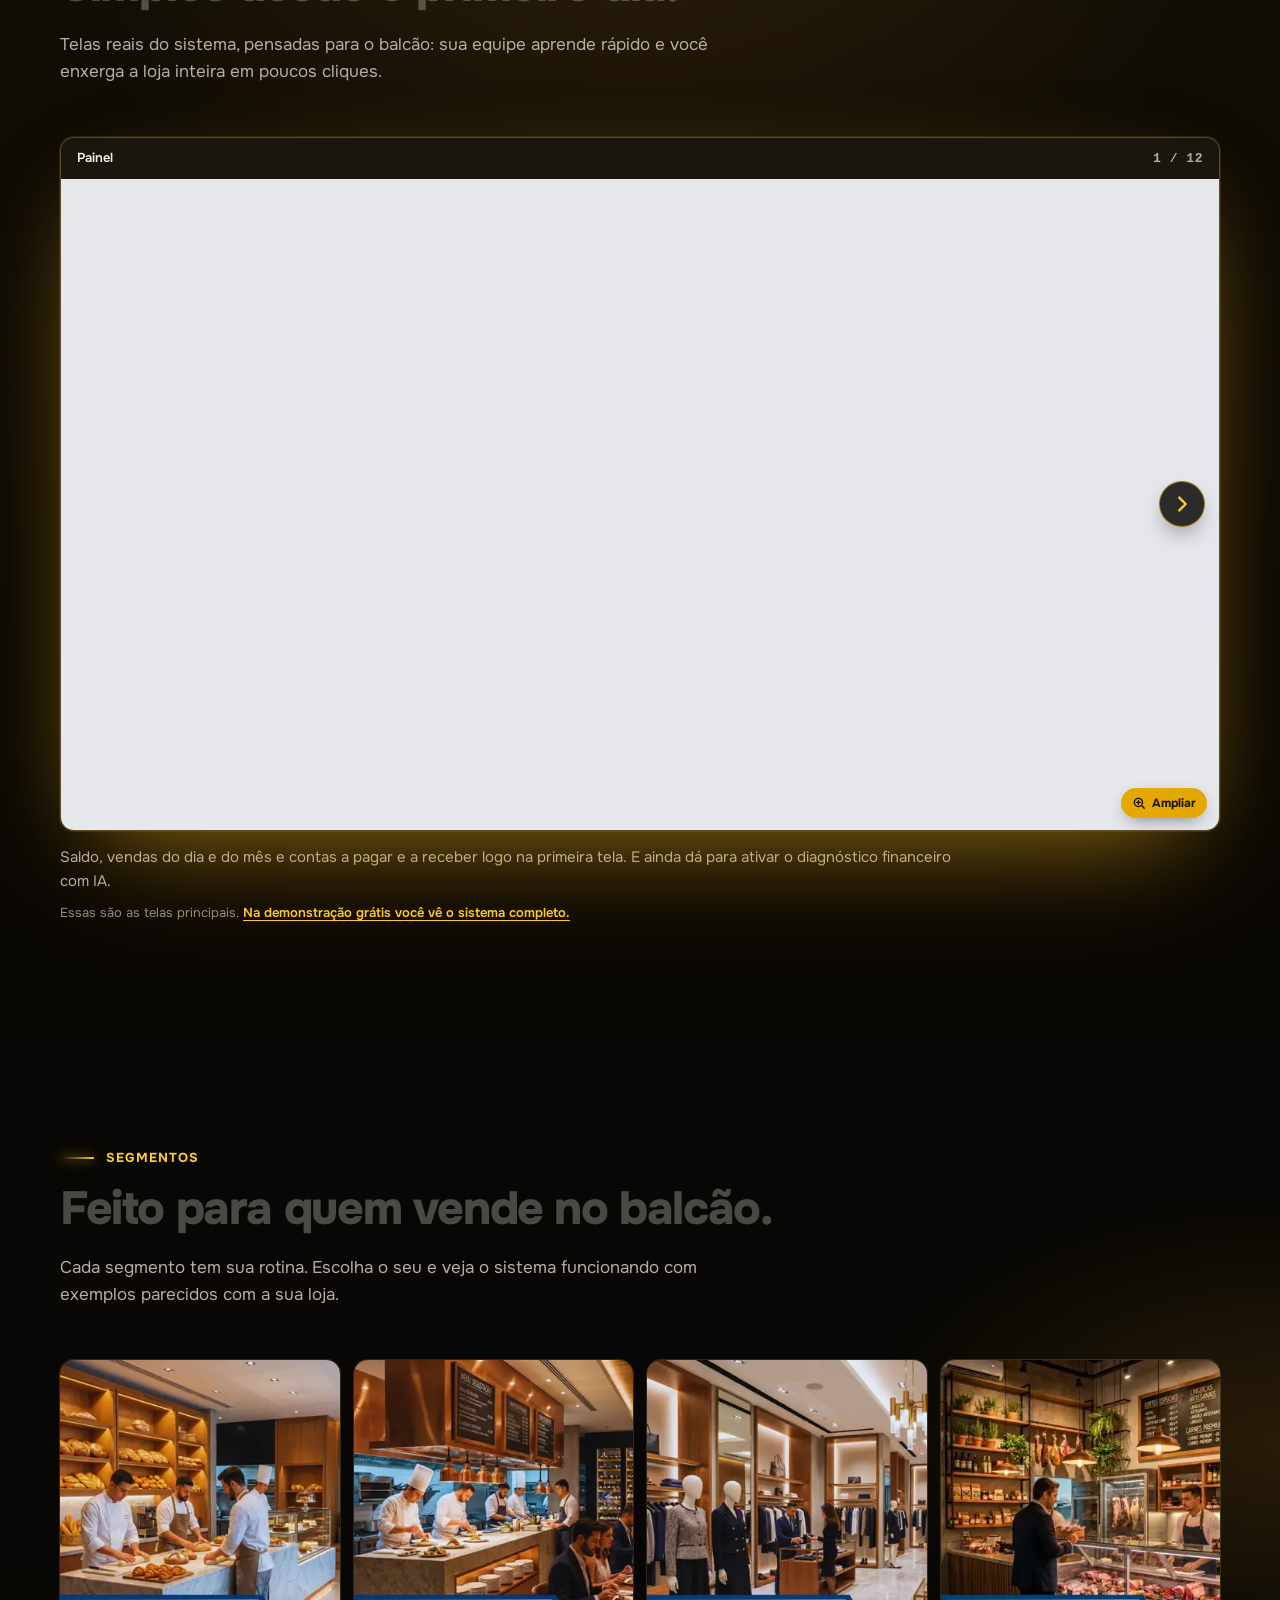
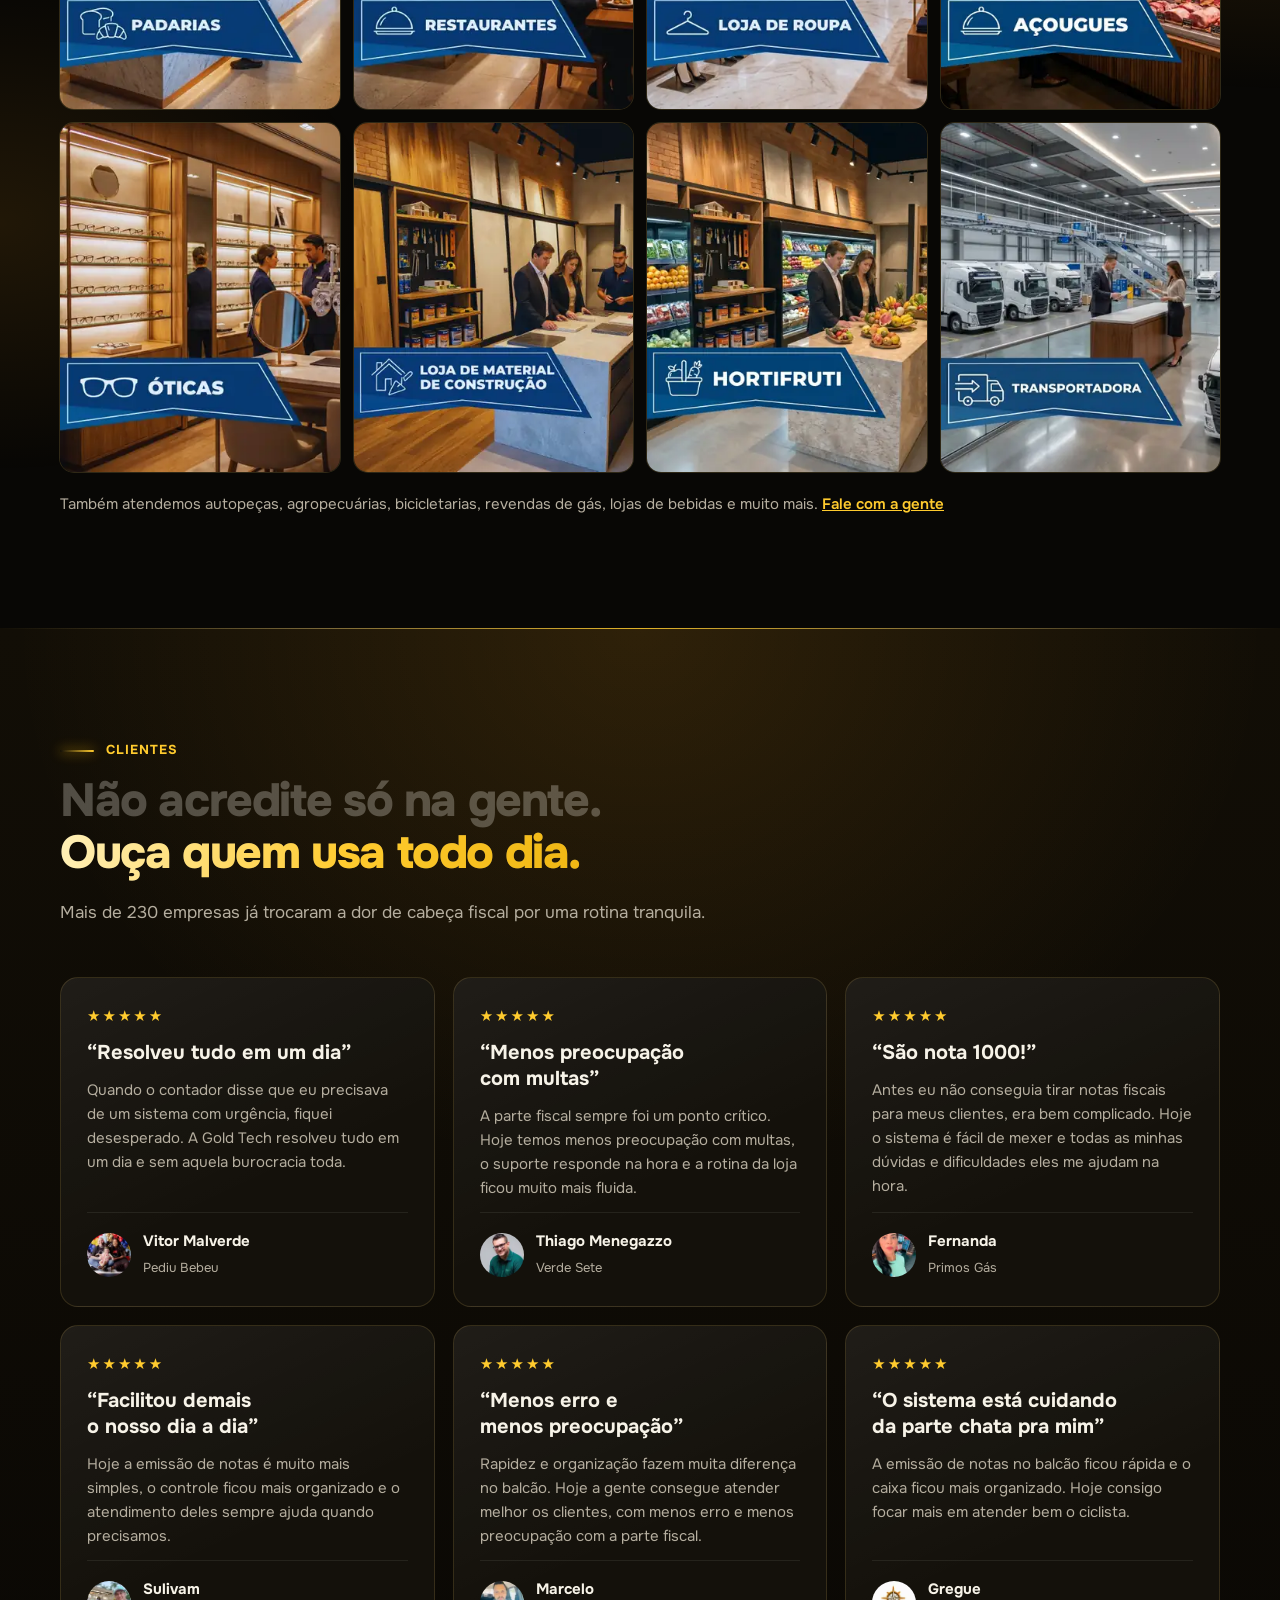
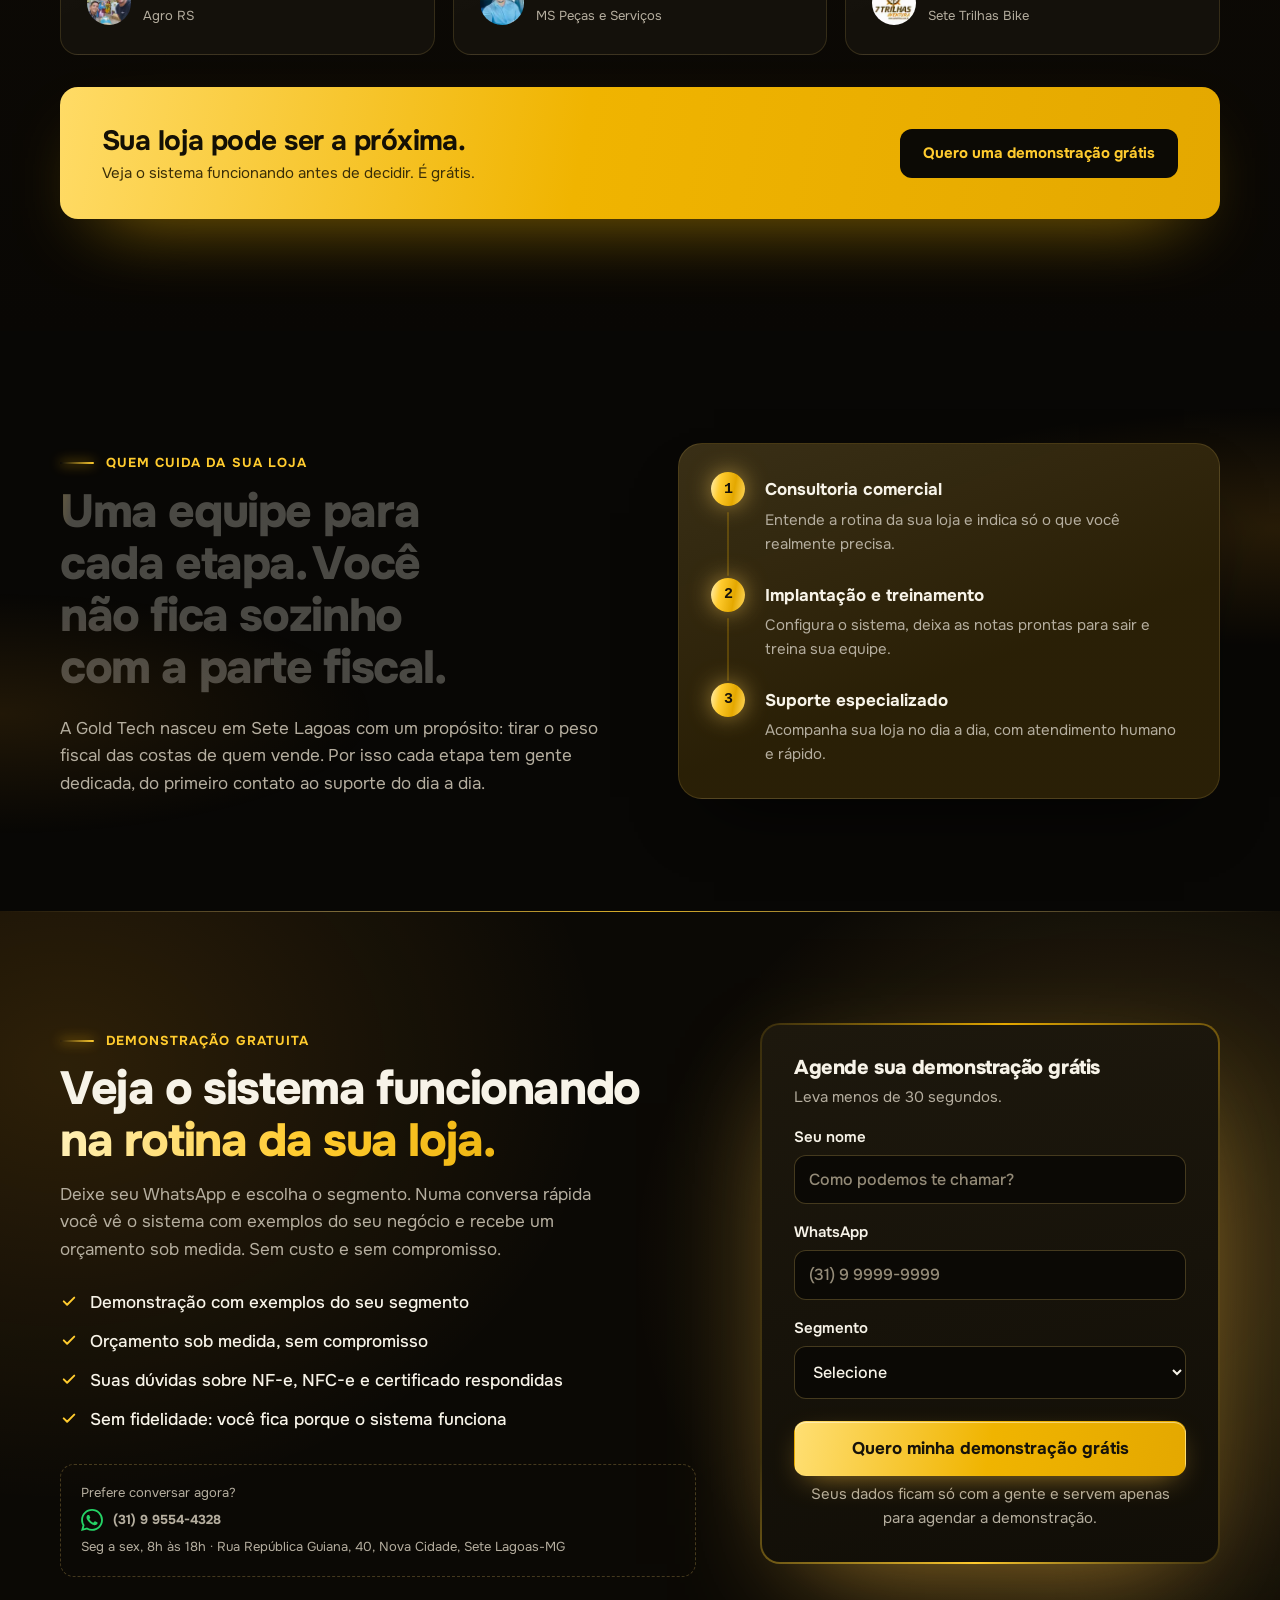
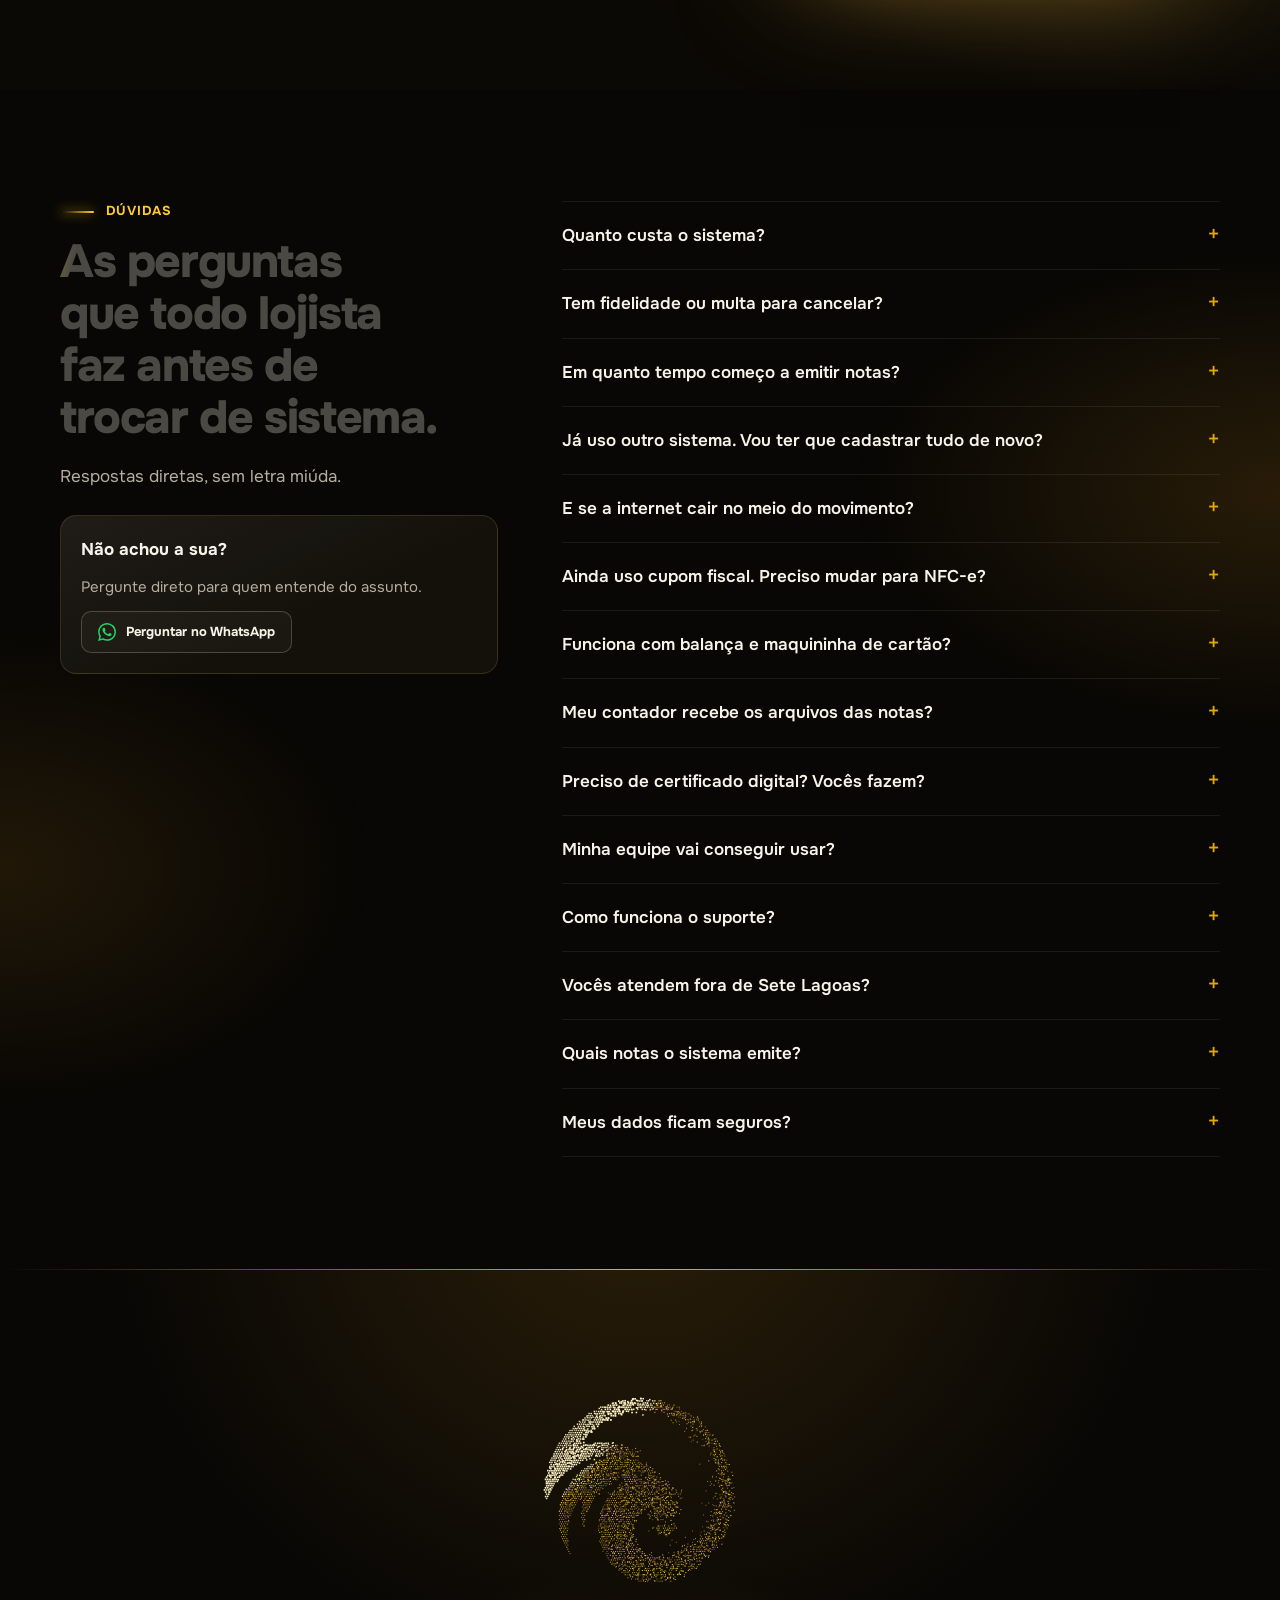
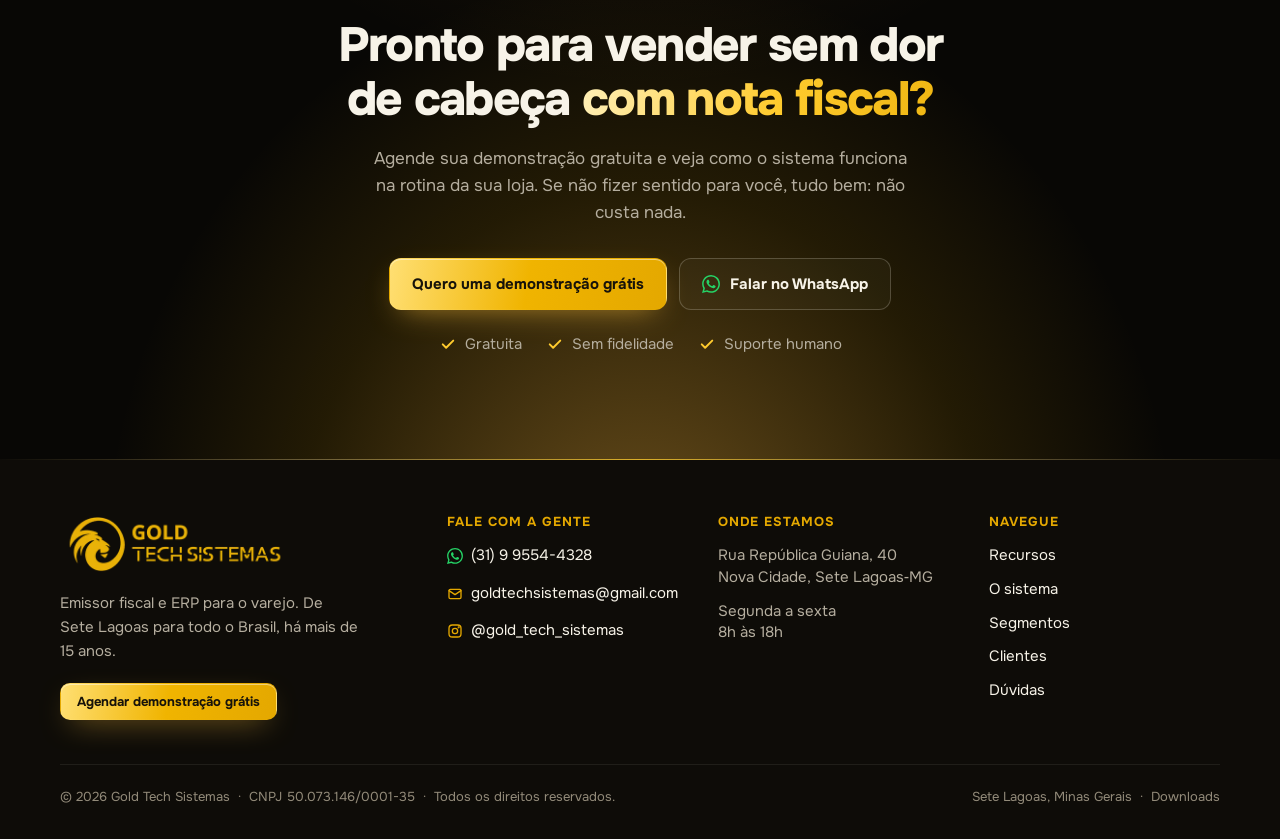
==== commit 3f9a2998: "Visual preto e dourado: leao da logo em particulas e faixas douradas Co-Authored-By: Claude Opus 5.5" ====
--- a/index.html
+++ b/index.html
@@ -6,7 +6,7 @@
 <title>Gold Tech Sistemas | Emissor de NF-e, NFC-e e ERP para o varejo</title>
 <meta name="description" content="Emissor de NF-e e NFC-e e ERP para o varejo: notas sem erro, caixa rápido, estoque e financeiro. Suporte humano em Sete Lagoas-MG. Demonstração gratuita.">
 <link rel="canonical" href="https://goldtechsistemas.com/">
-<meta name="theme-color" content="#070912">
+<meta name="theme-color" content="#080705">
 <meta property="og:type" content="website">
 <meta property="og:locale" content="pt_BR">
 <meta property="og:site_name" content="Gold Tech Sistemas">
@@ -48,19 +48,18 @@
    uma única faixa clara (papel de cupom) para o formulário. Visual escuro único, por escolha da marca. */
 :root {
   color-scheme: dark;
-  --ink: #070912;
-  --ink-2: #0b0e1a;
-  --ink-3: #141828;
+  --ink: #080705;
+  --ink-2: #0e0c08;
+  --ink-3: #1a160d;
   --line: rgba(230, 196, 100, 0.14);
   --line-2: rgba(241, 236, 224, 0.08);
-  --text: #f3f2ee;
-  --muted: #a9adbd;
-  --faint: #838899;
-  --gold: #d6a82e;
-  --gold-hi: #f6d271;
-  --ice: #7fb2ff;
-  --grad-gold: linear-gradient(100deg, #fff0bf 0%, #f6d271 30%, #d6a82e 62%, #f3b25e 100%);
-  --gold-dim: rgba(214, 168, 46, 0.13);
+  --text: #f7f3e8;
+  --muted: #b5ae9f;
+  --faint: #938b7a;
+  --gold: #e4a800;
+  --gold-hi: #ffcb2e;
+  --grad-gold: linear-gradient(100deg, #fff0b8 0%, #ffcb2e 28%, #e4a800 66%, #ffd75e 100%);
+  --gold-dim: rgba(228, 168, 0, 0.13);
   --on-gold: #17130a;
   --paper: #f4efe3;
   --paper-ink: #1d1a14;
@@ -74,8 +73,8 @@
   --crit-dim: rgba(232, 112, 90, 0.14);
   --high: #e8a83a;
   --high-dim: rgba(232, 168, 58, 0.14);
-  --mid: #8fa4c8;
-  --mid-dim: rgba(143, 164, 200, 0.14);
+  --mid: #c9b37a;
+  --mid-dim: rgba(201, 179, 122, 0.14);
   --wa: #25d366;
   --screen-bg: #e6e8ec;
 
@@ -86,7 +85,7 @@
   --t-sm: 0.9375rem;
   --t-md: 1.0625rem;
   --t-lg: 1.25rem;
-  --t-xl: clamp(1.6rem, 1.2rem + 1.6vw, 2.35rem);
+  --t-xl: clamp(1.7rem, 1.15rem + 2.3vw, 2.9rem);
   --t-hero: clamp(2.3rem, 1.4rem + 3.6vw, 3.9rem);
 
   --gutter-l: max(clamp(16px, 4vw, 32px), env(safe-area-inset-left, 0px));
@@ -131,7 +130,7 @@
 /* ---------- topo: navegação ---------- */
 .top { position: sticky; top: env(safe-area-inset-top, 0px); z-index: 50; }
 
-.sitenav { position: relative; background: rgba(7, 9, 18, 0.78); backdrop-filter: blur(12px); border-bottom: 1px solid var(--line-2); }
+.sitenav { position: relative; background: rgba(8, 7, 5, 0.78); backdrop-filter: blur(12px); border-bottom: 1px solid var(--line-2); }
 .sitenav .wrap { height: var(--nav-h); display: flex; align-items: center; gap: 28px; }
 .sitenav .brand img { height: 38px; width: auto; }
 .sitenav ul { display: flex; gap: 26px; list-style: none; margin: 0 0 0 auto; padding: 0; }
@@ -160,7 +159,7 @@
   display: inline-flex; align-items: center; gap: 10px; font-size: var(--t-xs); font-weight: 600;
   letter-spacing: 0.06em; text-transform: uppercase; color: var(--gold-hi); text-wrap: balance;
 }
-.eyebrow::before { content: ""; width: 8px; height: 8px; border-radius: 50%; background: var(--ok); box-shadow: 0 0 0 4px var(--ok-dim); flex-shrink: 0; }
+.eyebrow::before { content: ""; width: 8px; height: 8px; border-radius: 50%; background: var(--gold-hi); box-shadow: 0 0 0 4px var(--gold-dim); flex-shrink: 0; }
 .hero h1 { font-size: var(--t-hero); font-weight: 800; margin-top: 20px; }
 .hero .lede { font-size: clamp(1.05rem, 1rem + 0.35vw, 1.25rem); color: var(--muted); margin-top: 22px; max-width: 34em; }
 .hero .lede strong { color: var(--text); font-weight: 600; }
@@ -233,11 +232,11 @@
 
 /* ---------- seções genéricas ---------- */
 .sec { padding-block: clamp(64px, 9vw, 112px); }
-.sec-head { max-width: 760px; display: grid; gap: 14px; margin-bottom: clamp(32px, 4vw, 52px); }
+.sec-head { max-width: 880px; display: grid; gap: 14px; margin-bottom: clamp(32px, 4vw, 52px); }
 .sec-head h2 { font-size: var(--t-xl); font-weight: 800; }
 .sec-head p { color: var(--muted); font-size: var(--t-md); max-width: 40em; }
 .kicker { font-size: var(--t-xs); font-weight: 700; letter-spacing: .08em; text-transform: uppercase; color: var(--gold); }
-.check { width: 18px; height: 18px; flex-shrink: 0; color: var(--ok); }
+.check { width: 18px; height: 18px; flex-shrink: 0; color: var(--gold-hi); }
 
 .mid-cta {
   margin-top: 32px; display: flex; flex-wrap: wrap; align-items: center; justify-content: space-between; gap: 16px 28px;
@@ -250,9 +249,9 @@
 .pains { display: grid; grid-template-columns: repeat(2, minmax(0, 1fr)); gap: 18px; }
 .pain { background: var(--ink-2); border: 1px solid var(--line-2); border-radius: 18px; padding: 26px; display: flex; flex-direction: column; gap: 12px; }
 .tag-bad, .tag-good { font-size: var(--t-xs); font-weight: 700; text-transform: uppercase; letter-spacing: .06em; display: flex; gap: 8px; align-items: center; }
-.tag-bad { color: var(--crit); }
+.tag-bad { color: var(--faint); }
 .tag-bad::before { content: ""; width: 14px; height: 2px; background: currentColor; }
-.tag-good { color: var(--ok); margin-top: auto; padding-top: 16px; border-top: 1px solid var(--line-2); }
+.tag-good { color: var(--gold-hi); margin-top: auto; padding-top: 16px; border-top: 1px solid var(--line-2); }
 .pain h3 { font-size: var(--t-lg); font-weight: 700; }
 .pain p { color: var(--muted); font-size: var(--t-sm); }
 .pain p.fix { color: var(--text); }
@@ -283,8 +282,8 @@
 .slide { flex: 0 0 100%; scroll-snap-align: start; scroll-snap-stop: always; }
 .shots-nav {
   position: absolute; top: 50%; z-index: 2; width: 46px; height: 46px; margin-top: -23px; padding: 0; border-radius: 50%;
-  display: grid; place-items: center; cursor: pointer; color: var(--gold-hi); background: rgba(7, 9, 18, .84);
-  border: 1px solid rgba(214, 168, 46, .55); box-shadow: 0 10px 26px -10px rgba(0, 0, 0, .7);
+  display: grid; place-items: center; cursor: pointer; color: var(--gold-hi); background: rgba(8, 7, 5, .84);
+  border: 1px solid rgba(228, 168, 0, .55); box-shadow: 0 10px 26px -10px rgba(0, 0, 0, .7);
   transition: opacity .2s, background .2s, color .2s, transform .2s;
 }
 .shots-nav svg { width: 22px; height: 22px; }
@@ -339,7 +338,7 @@
 }
 .seg-go svg { width: 14px; height: 14px; }
 @media (hover: hover) {
-  .seg-tile:hover { transform: translateY(-4px); box-shadow: 0 22px 40px -22px rgba(214, 168, 46, .6); }
+  .seg-tile:hover { transform: translateY(-4px); box-shadow: 0 22px 40px -22px rgba(228, 168, 0, .6); }
   .seg-tile:hover img { transform: scale(1.06); filter: brightness(.88); }
   .seg-tile:hover::after, .seg-tile:hover .seg-go { opacity: 1; }
   .seg-tile:hover .seg-go { transform: none; }
@@ -373,7 +372,7 @@
 .steps {
   list-style: none; margin: 0; padding: clamp(22px, 3vw, 32px); display: grid; gap: 26px; counter-reset: s;
   border-radius: 24px; border: 1px solid var(--line);
-  background: linear-gradient(160deg, rgba(240, 201, 90, .2), rgba(214, 168, 46, .04) 45%), var(--ink-2);
+  background: linear-gradient(160deg, rgba(240, 201, 90, .2), rgba(228, 168, 0, .04) 45%), var(--ink-2);
   box-shadow: 0 34px 70px -36px rgba(0, 0, 0, .9);
 }
 .steps li { counter-increment: s; position: relative; display: grid; gap: 4px; align-content: start; padding-left: 54px; }
@@ -381,7 +380,7 @@
   content: counter(s); position: absolute; left: 0; top: -4px; width: 34px; height: 34px; border-radius: 999px;
   display: grid; place-items: center; font: 700 var(--t-sm)/1 var(--f-mono); color: var(--on-gold); background: var(--gold);
 }
-.steps li:not(:last-child)::after { content: ""; position: absolute; left: 16px; top: 36px; bottom: -20px; width: 2px; border-radius: 2px; background: rgba(214, 168, 46, .35); }
+.steps li:not(:last-child)::after { content: ""; position: absolute; left: 16px; top: 36px; bottom: -20px; width: 2px; border-radius: 2px; background: rgba(228, 168, 0, .35); }
 .steps b { font-size: var(--t-md); }
 .steps span { font-size: var(--t-sm); color: var(--muted); }
 
@@ -394,7 +393,7 @@
 .paper .intro p { color: var(--paper-muted); margin-top: 14px; max-width: 32em; }
 .gets { list-style: none; margin: 26px 0 0; padding: 0; display: grid; gap: 12px; }
 .gets li { display: flex; gap: 12px; font-weight: 500; }
-.gets .check { color: var(--ok-ink); margin-top: 3px; }
+.gets .check { color: var(--gold-hi); margin-top: 3px; }
 .direct { margin-top: 30px; padding: 18px 20px; border: 1.5px dashed var(--paper-line); border-radius: 14px; display: grid; gap: 6px; }
 .direct span { font-size: var(--t-xs); color: var(--paper-muted); }
 .direct a { font-weight: 700; font-size: var(--t-lg); text-decoration: none; display: inline-flex; gap: 10px; align-items: center; }
@@ -408,9 +407,9 @@
   font: 500 16px/1.2 var(--f-sans); color: var(--paper-ink); background: #fff; border: 1.5px solid var(--paper-line);
   border-radius: 12px; padding: 14px; width: 100%;
 }
-.field input:focus, .field select:focus { outline: none; border-color: #b8901f; box-shadow: 0 0 0 4px rgba(214, 168, 46, .2); }
+.field input:focus, .field select:focus { outline: none; border-color: #b8901f; box-shadow: 0 0 0 4px rgba(228, 168, 0, .2); }
 .field select.flash { animation: flash 1.4s ease; }
-@keyframes flash { 0%, 60% { border-color: #b8901f; box-shadow: 0 0 0 5px rgba(214, 168, 46, .35); } 100% { box-shadow: 0 0 0 0 rgba(214, 168, 46, 0); } }
+@keyframes flash { 0%, 60% { border-color: #b8901f; box-shadow: 0 0 0 5px rgba(228, 168, 0, .35); } 100% { box-shadow: 0 0 0 0 rgba(228, 168, 0, 0); } }
 .form-card .btn { width: 100%; margin-top: 22px; font-size: var(--t-md); padding: 18px; }
 .privacy { font-size: var(--t-xs); color: var(--paper-muted); margin-top: 12px; text-align: center; }
 .done { text-align: center; display: grid; gap: 10px; justify-items: center; padding: 24px 0; }
@@ -442,7 +441,7 @@
 /* chamada final */
 .final {
   text-align: center; padding-block: clamp(64px, 8vw, 104px); border-top: 1px solid var(--line-2);
-  background: radial-gradient(ellipse 70% 90% at 50% 0%, rgba(214, 168, 46, .17), transparent 70%), var(--ink);
+  background: radial-gradient(ellipse 70% 90% at 50% 0%, rgba(255, 170, 30, .12), transparent 70%), var(--ink);
 }
 .final h2 { font-size: clamp(1.9rem, 1.3rem + 2.4vw, 3rem); font-weight: 800; max-width: 16em; margin-inline: auto; }
 .final p { color: var(--muted); margin: 18px auto 0; max-width: 34em; }
@@ -518,31 +517,31 @@
 @keyframes avanco { to { transform: scaleX(1); } }
 
 /* topo */
-.hero { isolation: isolate; background: linear-gradient(180deg, #0a1022 0%, var(--ink) 88%); }
+.hero { isolation: isolate; background: linear-gradient(180deg, #0d0a04 0%, var(--ink) 88%); }
 .aurora { position: absolute; inset: 0; z-index: -2; overflow: hidden; pointer-events: none; }
 .aurora i { position: absolute; border-radius: 50%; will-change: transform; }
 .aurora i:nth-child(1) { width: 70vmax; height: 70vmax; right: -22vmax; top: -30vmax; background: radial-gradient(closest-side, rgba(230, 170, 50, .34), rgba(214, 140, 46, .1) 55%, transparent); animation: vaga-a 22s ease-in-out infinite alternate; }
-.aurora i:nth-child(2) { width: 64vmax; height: 64vmax; left: -30vmax; top: -14vmax; background: radial-gradient(closest-side, rgba(46, 92, 220, .3), rgba(46, 92, 220, .08) 60%, transparent); animation: vaga-b 26s ease-in-out infinite alternate; }
-.aurora i:nth-child(3) { width: 46vmax; height: 46vmax; left: 34%; bottom: -34vmax; background: radial-gradient(closest-side, rgba(52, 168, 140, .22), transparent); animation: vaga-a 30s ease-in-out infinite alternate-reverse; }
+.aurora i:nth-child(2) { width: 64vmax; height: 64vmax; left: -30vmax; top: -14vmax; background: radial-gradient(closest-side, rgba(255, 165, 20, .13), rgba(255, 165, 20, .04) 60%, transparent); animation: vaga-b 26s ease-in-out infinite alternate; }
+.aurora i:nth-child(3) { width: 46vmax; height: 46vmax; left: 34%; bottom: -34vmax; background: radial-gradient(closest-side, rgba(228, 168, 0, .16), transparent); animation: vaga-a 30s ease-in-out infinite alternate-reverse; }
 @keyframes vaga-a { to { transform: translate(-7vmax, 6vmax) scale(1.12); } }
 @keyframes vaga-b { to { transform: translate(9vmax, 5vmax) scale(1.08); } }
-.flow { position: absolute; inset: 0; z-index: -1; width: 100%; height: 100%; pointer-events: none; -webkit-mask: linear-gradient(90deg, rgba(0, 0, 0, .3), #000 55%); mask: linear-gradient(90deg, rgba(0, 0, 0, .3), #000 55%); }
+.flow { position: absolute; inset: 0; z-index: -1; width: 100%; height: 100%; pointer-events: none; -webkit-mask: linear-gradient(90deg, transparent 38%, #000 62%); mask: linear-gradient(90deg, transparent 38%, #000 62%); }
 .hero h1 { letter-spacing: -.035em; line-height: 1.05; }
 .hero h1 .w { display: inline-block; animation: surge .8s cubic-bezier(.16, 1, .3, 1) calc(var(--i) * 70ms) backwards; }
 .hero h1 em { display: inline-block; animation: surge .8s cubic-bezier(.16, 1, .3, 1) .4s backwards, brilho 9s ease-in-out 1.3s infinite alternate; }
 @keyframes surge { from { opacity: .05; transform: translateY(.45em); filter: blur(var(--nevoa, 8px)); } }
 .nfce-stage::before { content: ""; position: absolute; inset: -22% -30%; z-index: -1; background: radial-gradient(closest-side, rgba(246, 200, 90, .34), rgba(230, 160, 50, .1) 60%, transparent); }
-.nfce::after { content: ""; position: absolute; left: 0; right: 0; top: -22%; height: 22%; background: linear-gradient(180deg, transparent, rgba(214, 168, 46, .3)); border-bottom: 2px solid rgba(214, 168, 46, .85); opacity: 0; pointer-events: none; }
+.nfce::after { content: ""; position: absolute; left: 0; right: 0; top: -22%; height: 22%; background: linear-gradient(180deg, transparent, rgba(228, 168, 0, .3)); border-bottom: 2px solid rgba(228, 168, 0, .85); opacity: 0; pointer-events: none; }
 .nfce.lendo::after { animation: leitura 1.5s cubic-bezier(.5, 0, .4, 1) both; }
 @keyframes leitura { 0% { opacity: 1; top: -22%; } 90% { opacity: 1; } 100% { opacity: 0; top: 100%; } }
-.chip { background: rgba(16, 20, 36, .88); border-color: rgba(246, 210, 113, .3); }
+.chip { background: rgba(20, 16, 9, .88); border-color: rgba(255, 203, 46, .3); }
 .chip i { box-shadow: 0 0 12px 1px var(--ok); }
 .chip-a.indo i { background: var(--gold-hi); box-shadow: 0 0 12px 1px var(--gold-hi); }
 
 /* botões */
 .btn { position: relative; overflow: hidden; }
-.btn-gold { background: linear-gradient(100deg, #f8da85, #dcae36 55%, #eda94f); box-shadow: 0 10px 30px -12px rgba(230, 175, 55, .75), inset 0 1px 0 rgba(255, 255, 255, .45); }
-.btn-gold:hover { background: linear-gradient(100deg, #ffe8a6, #e8bd48 55%, #f5b860); box-shadow: 0 14px 38px -10px rgba(240, 185, 65, .9), inset 0 1px 0 rgba(255, 255, 255, .5); }
+.btn-gold { background: linear-gradient(100deg, #ffdf73, #f0b400 50%, #e4a800); box-shadow: 0 10px 30px -12px rgba(230, 175, 55, .75), inset 0 1px 0 rgba(255, 255, 255, .45); }
+.btn-gold:hover { background: linear-gradient(100deg, #ffeba3, #ffc928 50%, #f0b400); box-shadow: 0 14px 38px -10px rgba(240, 185, 65, .9), inset 0 1px 0 rgba(255, 255, 255, .5); }
 .btn-gold::after { content: ""; position: absolute; inset: 0; background: linear-gradient(105deg, transparent 38%, rgba(255, 255, 255, .65) 50%, transparent 62%); transform: translateX(-120%); }
 @media (hover: hover) { .btn-gold:hover::after { transform: translateX(120%); transition: transform .7s ease; } }
 .hero .cta-row .btn-gold::after, .final .btn-gold::after { animation: reflexo 6s ease-in-out 2s infinite; }
@@ -550,31 +549,36 @@
 
 /* fundos das seções */
 .sec, .logos, .final { position: relative; }
-.logos { background: rgba(11, 14, 26, .9); border-color: rgba(246, 210, 113, .14); }
-.sec:not(.alt):not(.paper) { background: radial-gradient(60% 50% at 100% 12%, rgba(46, 92, 220, .13), transparent 70%), radial-gradient(50% 45% at 0% 85%, rgba(214, 168, 46, .1), transparent 70%); }
-.alt { border: 0; background: radial-gradient(70% 60% at 50% 0%, rgba(60, 100, 220, .17), transparent 70%), linear-gradient(180deg, #0c1122, #080b16); }
-.alt::before, .paper::before, .final::before, footer.site::before { content: ""; position: absolute; left: 0; right: 0; top: 0; height: 1px; background: linear-gradient(90deg, transparent, rgba(127, 178, 255, .4) 25%, rgba(246, 210, 113, .85) 50%, rgba(127, 178, 255, .4) 75%, transparent); }
+.logos { background: rgba(14, 12, 8, .9); border-color: rgba(255, 203, 46, .14); }
+.sec:not(.alt):not(.paper) { background: radial-gradient(48% 30% at 100% 34%, rgba(255, 170, 30, .13), transparent 70%), radial-gradient(42% 30% at 0% 66%, rgba(255, 170, 30, .1), transparent 70%); }
+.alt { border: 0; background: radial-gradient(70% 60% at 50% 0%, rgba(255, 170, 30, .12), transparent 70%), linear-gradient(180deg, #120e06, #090704); }
+.alt::before, .paper::before, .final::before, footer.site::before { content: ""; position: absolute; left: 0; right: 0; top: 0; height: 1px; background: linear-gradient(90deg, transparent, rgba(255, 222, 130, .4) 25%, rgba(255, 203, 46, .85) 50%, rgba(255, 222, 130, .4) 75%, transparent); }
 footer.site { position: relative; border-top: 0; }
 .kicker { display: inline-flex; align-items: center; gap: 12px; color: var(--gold-hi); }
 .kicker::before { content: ""; width: 34px; height: 2px; border-radius: 2px; background: linear-gradient(90deg, transparent, var(--gold-hi)); box-shadow: 0 0 12px var(--gold); }
 .sec-head h2, .about h2, .paper h2, .faq-aside h2 { letter-spacing: -.03em; }
 
 /* cartões de vidro com luz que segue o mouse */
-.pain, .quote, .pillar, .steps, .faq-help, .mid-cta { position: relative; background: linear-gradient(155deg, rgba(255, 255, 255, .065), rgba(255, 255, 255, .015) 60%), #0b0f1c; border-color: rgba(160, 180, 230, .14); }
-.mid-cta { background: linear-gradient(100deg, rgba(246, 200, 90, .2), rgba(46, 92, 220, .13)), #0b0f1c; border-color: rgba(246, 210, 113, .28); }
-.steps { background: linear-gradient(160deg, rgba(246, 200, 90, .18), rgba(46, 92, 220, .12) 60%), #0b0f1c; }
-.lit::before { content: ""; position: absolute; inset: 0; border-radius: inherit; pointer-events: none; opacity: 0; transition: opacity .35s; background: radial-gradient(320px circle at var(--mx, 50%) var(--my, 50%), rgba(246, 210, 113, .17), transparent 70%); }
+.pain, .quote, .pillar, .steps, .faq-help, .mid-cta { position: relative; background: linear-gradient(155deg, rgba(255, 255, 255, .065), rgba(255, 255, 255, .015) 60%), #100d07; border-color: rgba(255, 214, 110, .14); }
+.mid-cta { overflow: hidden; border: 0; padding: clamp(24px, 3vw, 36px) clamp(22px, 3.4vw, 42px); color: #141005; background: linear-gradient(100deg, #ffdb66, #f0b400 45%, #e4a800); box-shadow: 0 30px 80px -40px rgba(240, 180, 0, .8); }
+.mid-cta p { font-size: clamp(1.25rem, 1rem + 1.1vw, 1.75rem); letter-spacing: -.02em; }
+.mid-cta p span { color: #3a2e08; letter-spacing: 0; }
+.mid-cta .btn-gold, .mid-cta .btn-gold:hover { background: #0c0a05; color: #ffcb2e; box-shadow: none; }
+.mid-cta .btn-gold:focus-visible { outline-color: #0c0a05; }
+.mid-cta::after { content: ""; position: absolute; inset: 0; background: linear-gradient(105deg, transparent 40%, rgba(255, 255, 255, .5) 50%, transparent 60%); transform: translateX(-120%); animation: reflexo 7s ease-in-out infinite; pointer-events: none; }
+.steps { background: linear-gradient(160deg, rgba(246, 200, 90, .18), rgba(228, 168, 0, .12) 60%), #100d07; }
+.lit::before { content: ""; position: absolute; inset: 0; border-radius: inherit; pointer-events: none; opacity: 0; transition: opacity .35s; background: radial-gradient(320px circle at var(--mx, 50%) var(--my, 50%), rgba(255, 203, 46, .17), transparent 70%); }
 @media (hover: hover) {
   .lit:hover::before { opacity: 1; }
   .pain, .quote { transition: transform .35s cubic-bezier(.2, .7, .2, 1), border-color .35s, box-shadow .35s; }
-  .pain:hover, .quote:hover { transform: translateY(-5px); border-color: rgba(246, 210, 113, .42); box-shadow: 0 26px 60px -30px rgba(230, 175, 55, .5); }
-}
-.pillars { background: rgba(160, 180, 230, .16); border-color: rgba(160, 180, 230, .16); }
+  .pain:hover, .quote:hover { transform: translateY(-5px); border-color: rgba(255, 203, 46, .42); box-shadow: 0 26px 60px -30px rgba(230, 175, 55, .5); }
+}
+.pillars { background: rgba(255, 214, 110, .16); border-color: rgba(255, 214, 110, .16); }
 .pillar-tag { color: var(--gold-hi); }
-.pill { border: 1px solid rgba(246, 210, 113, .24); }
+.pill { border: 1px solid rgba(255, 203, 46, .24); }
 
 /* tela do sistema: chega inclinada e se endireita conforme a pessoa rola */
-.window { border-color: rgba(160, 180, 230, .28); box-shadow: 0 0 0 1px rgba(246, 210, 113, .1), 0 50px 120px -40px rgba(60, 110, 255, .5), 0 30px 90px -40px rgba(240, 180, 60, .45); }
+.window { border-color: rgba(255, 214, 110, .28); box-shadow: 0 0 0 1px rgba(255, 203, 46, .1), 0 50px 120px -40px rgba(228, 168, 0, .35), 0 30px 90px -40px rgba(240, 180, 60, .45); }
 @supports (animation-timeline: view()) {
   @media (min-width: 901px) {
     .window { animation: endireita linear both; animation-timeline: view(); animation-range: entry 0% cover 34%; }
@@ -582,26 +586,56 @@
 }
 @keyframes endireita { from { transform: perspective(1400px) rotateX(16deg) scale(.93); } to { transform: none; } }
 
-.seg-tile { box-shadow: 0 0 0 1px rgba(160, 180, 230, .16); }
+.seg-tile { box-shadow: 0 0 0 1px rgba(255, 214, 110, .16); }
 .steps li::before { background: var(--grad-gold); box-shadow: 0 0 24px -2px rgba(246, 200, 90, .75); }
-.steps li:not(:last-child)::after { background: linear-gradient(180deg, transparent, var(--gold-hi), transparent) 0 -100% / 100% 200% no-repeat, rgba(214, 168, 46, .25); animation: pulso 2.8s linear infinite; }
+.steps li:not(:last-child)::after { background: linear-gradient(180deg, transparent, var(--gold-hi), transparent) 0 -100% / 100% 200% no-repeat, rgba(228, 168, 0, .25); animation: pulso 2.8s linear infinite; }
 @keyframes pulso { from { background-position: 0 150%, 0 0; } to { background-position: 0 -50%, 0 0; } }
 
 /* formulário */
 .paper {
-  --paper-ink: var(--text); --paper-muted: var(--muted); --paper-line: rgba(160, 180, 230, .24); --paper-gold: var(--gold-hi); --ok-ink: #45c98d;
-  background: radial-gradient(55% 80% at 88% 45%, rgba(246, 190, 70, .24), transparent 70%), radial-gradient(60% 80% at 5% 20%, rgba(46, 92, 220, .28), transparent 70%), #090d1a;
+  --paper-ink: var(--text); --paper-muted: var(--muted); --paper-line: rgba(255, 214, 110, .24); --paper-gold: var(--gold-hi); --ok-ink: #45c98d;
+  background: radial-gradient(55% 80% at 88% 45%, rgba(246, 190, 70, .24), transparent 70%), radial-gradient(60% 80% at 5% 20%, rgba(255, 170, 30, .14), transparent 70%), #0b0905;
 }
 .direct a svg { color: var(--wa); }
-.form-card { position: relative; border: 1px solid transparent; background: linear-gradient(170deg, #161c30, #0d111f) padding-box, linear-gradient(140deg, rgba(246, 210, 113, .85), rgba(127, 178, 255, .3) 45%, rgba(246, 210, 113, .4)) border-box; box-shadow: 0 40px 110px -40px rgba(240, 180, 60, .6); }
-.field input, .field select { background: #090d19; color: var(--text); }
-.field input::placeholder { color: #8b90a2; }
+.form-card { position: relative; border: 1px solid transparent; background: linear-gradient(170deg, #1d180d, #110e07) padding-box, linear-gradient(140deg, rgba(255, 203, 46, .85), rgba(255, 222, 130, .3) 45%, rgba(255, 203, 46, .4)) border-box; box-shadow: 0 40px 110px -40px rgba(240, 180, 60, .6); }
+.field input, .field select { background: #0b0905; color: var(--text); }
+.field input::placeholder { color: #948b78; }
 .field input:focus, .field select:focus { border-color: var(--gold-hi); }
 .form-err { color: #ff9a86; }
 
 /* chamada final */
-.final { border: 0; overflow: hidden; background: radial-gradient(60% 110% at 50% 115%, rgba(246, 180, 60, .42), rgba(200, 110, 40, .12) 45%, transparent 70%), radial-gradient(60% 90% at 50% -10%, rgba(60, 100, 230, .28), transparent 70%), var(--ink); }
+.final { border: 0; overflow: hidden; background: radial-gradient(60% 110% at 50% 115%, rgba(246, 180, 60, .42), rgba(228, 168, 0, .12) 45%, transparent 70%), radial-gradient(60% 90% at 50% -10%, rgba(255, 170, 30, .14), transparent 70%), var(--ink); }
 .final h2 { letter-spacing: -.035em; }
+
+/* leão da marca, formado por partículas */
+.leao { position: absolute; pointer-events: none; }
+.nfce-stage .leao { width: 720px; height: 720px; left: 50%; top: 50%; margin: -360px 0 0 -360px; z-index: -1; transition: opacity 1.4s ease, transform 1.6s cubic-bezier(.2, .7, .2, 1); }
+.nfce-stage .leao.fundo { opacity: .85; transform: scale(1.04); }
+.final .leao { position: static; display: block; width: 240px; height: 240px; margin: 0 auto 8px; }
+
+/* título que se ilumina conforme a pessoa rola */
+@supports (animation-timeline: view()) and ((background-clip: text) or (-webkit-background-clip: text)) {
+  @media (prefers-reduced-motion: no-preference) {
+    .sec-head h2, .about h2, .faq-aside h2 {
+      padding-bottom: .12em; background: linear-gradient(100deg, var(--text) 42%, #ffcb2e 50%, rgba(247, 243, 232, .28) 58%) 100% 0 / 240% 100%;
+      -webkit-background-clip: text; background-clip: text; -webkit-text-fill-color: transparent;
+      animation: acende linear both; animation-timeline: view(); animation-range: entry 60% cover 38%;
+    }
+  }
+}
+@keyframes acende { from { background-position: 100% 0; } to { background-position: 0 0; } }
+
+/* contorno dourado que gira no formulário */
+@property --ang { syntax: "<angle>"; inherits: false; initial-value: 140deg; }
+.form-card { background: linear-gradient(170deg, #1d180d, #110e07) padding-box, conic-gradient(from var(--ang), rgba(255, 203, 46, .18), #ffcb2e 12%, rgba(255, 203, 46, .18) 26%, rgba(255, 203, 46, .18) 50%, #e4a800 62%, rgba(255, 203, 46, .18) 76%, rgba(255, 203, 46, .18)) border-box; border-width: 2px; animation: gira 9s linear infinite; }
+@keyframes gira { to { --ang: 500deg; } }
+
+.pain { overflow: hidden; }
+.pain::after { content: ""; position: absolute; left: 0; top: 0; right: 0; height: 2px; background: var(--grad-gold); transform: scaleX(.12); transform-origin: 0 50%; transition: transform .6s cubic-bezier(.2, .7, .2, 1); }
+@media (hover: hover) { .pain:hover::after { transform: none; } }
+.pillar-ico { width: 52px; height: 52px; border-radius: 14px; display: grid; place-items: center; color: #141005; background: linear-gradient(140deg, #ffdf73, #e4a800); box-shadow: 0 12px 30px -12px rgba(240, 180, 0, .8); }
+.pillar-ico svg { width: 26px; height: 26px; }
+@media (hover: hover) { .marquee img { filter: grayscale(1) sepia(.55) saturate(1.5) brightness(.95); opacity: .85; } }
 
 /* ---------- responsivo ---------- */
 @media (min-width: 901px) {
@@ -654,14 +688,16 @@
   .mid-cta .btn { width: 100%; }
   .fab { display: none; }
   /* sem desfoque no celular: rolagem mais leve em aparelhos simples */
-  .aurora i { animation: none; }
-  .paper { background: radial-gradient(130% 34% at 80% 70%, rgba(246, 190, 70, .2), transparent 70%), radial-gradient(120% 34% at 0% 8%, rgba(46, 92, 220, .28), transparent 70%), #090d1a; }
+  .aurora i, .form-card { animation: none; }
+  .nfce-stage .leao { width: 400px; height: 400px; margin: -200px 0 0 -200px; }
+  .final .leao { width: 190px; height: 190px; }
+  .paper { background: radial-gradient(130% 34% at 80% 70%, rgba(246, 190, 70, .2), transparent 70%), radial-gradient(120% 34% at 0% 8%, rgba(255, 170, 30, .14), transparent 70%), #0b0905; }
   .hero { --nevoa: 0px; }
-  .sitenav { backdrop-filter: none; background: rgba(7, 9, 18, .97); }
+  .sitenav { backdrop-filter: none; background: rgba(8, 7, 5, .97); }
   .mbar {
     display: grid; grid-template-columns: 1fr 1.4fr; gap: 10px; position: fixed; inset: auto 0 0; z-index: 45;
     padding: 10px var(--gutter-r) calc(10px + env(safe-area-inset-bottom, 0px)) var(--gutter-l);
-    background: rgba(7, 9, 18, .97); border-top: 1px solid var(--line-2); transition: transform .25s;
+    background: rgba(8, 7, 5, .97); border-top: 1px solid var(--line-2); transition: transform .25s;
   }
   .mbar.away { transform: translateY(110%); }
   .mbar .btn { padding: 14px 10px; }
@@ -747,6 +783,7 @@
       </div>
 
       <div class="nfce-stage">
+        <canvas class="leao" aria-hidden="true"></canvas>
         <figure class="nfce" aria-label="Exemplo de NFC-e autorizada pela SEFAZ">
           <span class="ex-tag">exemplo</span>
           <div class="nfce-head">
@@ -840,13 +877,13 @@
         <p>Chega de planilha, caderninho e um programa diferente para cada coisa.</p>
       </div>
       <div class="pillars">
-        <div class="pillar"><span class="pillar-tag">Fiscal</span><h3>Notas certas, sem retrabalho</h3>
+        <div class="pillar"><span class="pillar-ico" aria-hidden="true"><svg viewBox="0 0 24 24" fill="none" stroke="currentColor" stroke-width="2" stroke-linecap="round" stroke-linejoin="round"><path d="M6 3h9l4 4v14H6zM14 3v5h5M9 13l2 2 4-4"/></svg></span><span class="pillar-tag">Fiscal</span><h3>Notas certas, sem retrabalho</h3>
           <ul><li><span class="nw">NF-e</span>, <span class="nw">NFC-e</span>, <span class="nw">CT-e</span> e <span class="nw">MDF-e</span><small>e <span class="nw">NFS-e</span>, conforme a prefeitura</small></li><li>Cálculo automático de impostos</li><li>Transmissão em tempo real para a SEFAZ</li></ul></div>
-        <div class="pillar"><span class="pillar-tag">Vendas</span><h3>Caixa rápido, cliente satisfeito</h3>
+        <div class="pillar"><span class="pillar-ico" aria-hidden="true"><svg viewBox="0 0 24 24" fill="none" stroke="currentColor" stroke-width="2" stroke-linecap="round" stroke-linejoin="round"><path d="M3 4h2l2.4 11h10l2-8H6.2M9 20h.01M17 20h.01"/></svg></span><span class="pillar-tag">Vendas</span><h3>Caixa rápido, cliente satisfeito</h3>
           <ul><li>Frente de caixa integrada à balança e à maquininha</li><li><span class="nw">NFC-e</span> emitida na hora<small>a nota que substituiu o antigo cupom fiscal</small></li><li>Orçamentos enviados pelo WhatsApp, em PDF ou por <span class="nw">e-mail</span></li></ul></div>
-        <div class="pillar"><span class="pillar-tag">Estoque</span><h3>Saiba o que vende e o que falta</h3>
+        <div class="pillar"><span class="pillar-ico" aria-hidden="true"><svg viewBox="0 0 24 24" fill="none" stroke="currentColor" stroke-width="2" stroke-linecap="round" stroke-linejoin="round"><path d="M12 3l8 4.5v9L12 21l-8-4.5v-9zM4 7.5l8 4.5 8-4.5M12 12v9"/></svg></span><span class="pillar-tag">Estoque</span><h3>Saiba o que vende e o que falta</h3>
           <ul><li>Entradas, saídas e inventário</li><li>Vários depósitos</li><li>Alertas de reposição</li></ul></div>
-        <div class="pillar"><span class="pillar-tag">Financeiro</span><h3>O lucro da loja à vista</h3>
+        <div class="pillar"><span class="pillar-ico" aria-hidden="true"><svg viewBox="0 0 24 24" fill="none" stroke="currentColor" stroke-width="2" stroke-linecap="round" stroke-linejoin="round"><path d="M4 20V10M10 20V4M16 20v-7M21 20H3"/></svg></span><span class="pillar-tag">Financeiro</span><h3>O lucro da loja à vista</h3>
           <ul><li>Contas a pagar e a receber</li><li>Boletos e lembretes de cobrança pelo WhatsApp</li><li>Fluxo de caixa, conciliação bancária e DRE</li></ul></div>
       </div>
       <div class="included"><span>Você ainda conta com</span><span class="pill">Suporte humano especializado</span><span class="pill">Treinamento da sua equipe</span><span class="pill">Backup automático</span><span class="pill">Certificado digital A1 e A3</span></div>
@@ -1073,6 +1110,7 @@
 
   <section class="final">
     <div class="wrap">
+      <canvas class="leao" aria-hidden="true"></canvas>
       <h2>Pronto para vender sem dor de cabeça <em class="au">com nota fiscal?</em></h2>
       <p>Agende sua demonstração gratuita e veja como o sistema funciona na rotina da sua loja. Se não fizer sentido para você, tudo bem: não custa nada.</p>
       <div class="cta-row">
@@ -1316,8 +1354,8 @@
       linhas = [];
       for (var i = 0; i < n; i++) {
         var f = (i + .5) / n - .5, y0 = cy + f * espalha, y1 = cy + f * a.height * .8;
-        linhas.push({ c: [-20, y0, W * .3, y0 + Math.sin(i * 2.1) * 60, cx - a.width * .9, y1, cx, y1 * .6 + cy * .4], cor: '246,205,105' });
-        if (i % 2) linhas.push({ c: [cx, y1 * .6 + cy * .4, cx + a.width * .6, y1, W * .97, y0, W + 30, y0 - f * 120], cor: '84,214,170' });
+        linhas.push({ c: [-20, y0, W * .3, y0 + Math.sin(i * 2.1) * 60, cx - a.width * .9, y1, cx, y1 * .6 + cy * .4], cor: '255,200,50' });
+        if (i % 2) linhas.push({ c: [cx, y1 * .6 + cy * .4, cx + a.width * .6, y1, W * .97, y0, W + 30, y0 - f * 120], cor: '255,226,140' });
       }
       linhas.forEach(function (l, i) { l.t = (i * .37) % 1; l.v = .00013 + (i * 7 % 5) * .00003; });
       var b = base.getContext('2d');
@@ -1377,21 +1415,22 @@
     var nota = document.querySelector('.nfce'), chip = document.querySelector('.chip-a');
     if (calmo || !nota.animate || !('IntersectionObserver' in window)) return;
     var txt = chip.querySelector('span'), cod = chip.querySelector('code'), fim = [txt.textContent, cod.textContent];
-    var selo = nota.querySelector('.stamp');
+    var selo = nota.querySelector('.stamp'), LEAO = 1500;  // tempo do leão se formar antes da nota
     function passo(a, b, indo) { txt.textContent = a; cod.textContent = b; chip.classList.toggle('indo', indo); }
     function imprimir() {
-      nota.animate([{ clipPath: 'inset(0 0 100% 0)' }, { clipPath: 'inset(0 0 0 0)' }], { duration: 1500, easing: 'cubic-bezier(.3, .1, .2, 1)', fill: 'backwards' });
+      nota.animate([{ clipPath: 'inset(0 0 100% 0)' }, { clipPath: 'inset(0 0 0 0)' }], { duration: 1500, delay: LEAO, easing: 'cubic-bezier(.3, .1, .2, 1)', fill: 'backwards' });
+      setTimeout(function () { document.querySelector('.nfce-stage .leao').classList.add('fundo'); }, LEAO);
       selo.style.animation = 'none';
-      selo.animate([{ opacity: 0 }, { opacity: 0 }], { duration: 3000 });
+      selo.animate([{ opacity: 0 }, { opacity: 0 }], { duration: LEAO + 3000 });
       document.querySelectorAll('.chip').forEach(function (c, i) {
-        c.animate([{ opacity: 0, transform: 'translateY(14px) scale(.85)' }, { opacity: 1, transform: 'none' }], { duration: 600, delay: i ? 3200 : 500, easing: 'cubic-bezier(.2, 1.3, .4, 1)', fill: 'backwards' });
+        c.animate([{ opacity: 0, transform: 'translateY(14px) scale(.85)' }, { opacity: 1, transform: 'none' }], { duration: 600, delay: LEAO + (i ? 3200 : 500), easing: 'cubic-bezier(.2, 1.3, .4, 1)', fill: 'backwards' });
       });
       passo('Assinando', 'XML', true);
-      setTimeout(function () { passo('Transmitindo ·', 'SEFAZ-MG', true); nota.classList.add('lendo'); }, 1500);
+      setTimeout(function () { passo('Transmitindo ·', 'SEFAZ-MG', true); nota.classList.add('lendo'); }, LEAO + 1500);
       setTimeout(function () {
         passo(fim[0], fim[1], false);
         selo.animate([{ transform: 'rotate(-2deg) scale(1.7)', opacity: 0 }, { transform: 'rotate(-2deg) scale(1)', opacity: 1 }], { duration: 450, easing: 'cubic-bezier(.2, 1.4, .4, 1)' });
-      }, 3000);
+      }, LEAO + 3000);
     }
     // No celular a nota fica mais abaixo: só é impressa quando aparece.
     var verNota = new IntersectionObserver(function (es) {
@@ -1408,6 +1447,66 @@
         if (k < 1) requestAnimationFrame(conta);
       })(t0);
     });
+  }, 0);
+  // Leão da marca: lê o desenho da própria logo e o monta com partículas quando aparece na tela.
+  setTimeout(function () {
+    var telas = document.querySelectorAll('.leao');
+    if (!('IntersectionObserver' in window)) return;
+    var logo = new Image();
+    logo.onload = function () {
+      var L = window.innerWidth > 900 ? 190 : 150, tmp = document.createElement('canvas'), pts = [];
+      tmp.width = tmp.height = L;
+      var c = tmp.getContext('2d');
+      c.drawImage(logo, 17, 0, 120, 120, 0, 0, L, L);
+      var d = c.getImageData(0, 0, L, L).data;
+      for (var y = 0; y < L; y += 2) for (var x = (y / 2) % 2; x < L; x += 2) {
+        if (d[(y * L + x) * 4 + 3] > 130) pts.push([x / L - .5, y / L - .5]);
+      }
+      telas.forEach(function (cv) { animar(cv, pts, L); });
+    };
+    logo.src = 'img/logo.webp';
+    function animar(cv, pts, L) {
+      var g = cv.getContext('2d'), T = cv.offsetWidth, dpr = Math.min(window.devicePixelRatio || 1, 1.5);
+      var t0 = 0, ant = 0, visivel = false, rodando = false, cor = ['#ffe08a', '#ffc928', '#e4a800'];
+      var ps = pts.map(function (p, i) {
+        var a = Math.random() * 6.283, r = .35 + Math.random() * .25;
+        return { x: p[0] * .84, y: p[1] * .84, sx: Math.cos(a) * r, sy: Math.sin(a) * r, at: Math.random() * 400 + (p[0] + .5) * 300, f: a, c: i % 3 };
+      });
+      function medir() { T = cv.offsetWidth; cv.width = cv.height = T * dpr; }
+      function pintar(t) {
+        g.setTransform(dpr, 0, 0, dpr, T * dpr / 2, T * dpr / 2);
+        g.clearRect(-T / 2, -T / 2, T, T);
+        var luz = (t / 3200 % 1) * 2.4 - 1.2, lado = Math.max(1.3, T / L * 1.15);
+        for (var i = 0; i < ps.length; i++) {
+          var p = ps[i], k = Math.max(0, Math.min((t - p.at) / 900, 1)), e = 1 - Math.pow(1 - k, 4), u = 1 - e;
+          if (!k) continue;
+          var giro = u * 1.6, cs = Math.cos(giro), sn = Math.sin(giro);
+          var x = p.x * e + (p.sx * cs - p.sy * sn) * u, y = p.y * e + (p.sx * sn + p.sy * cs) * u;
+          var b = Math.max(0, 1 - Math.abs(p.x + p.y - luz) * 5);  // reflexo que atravessa o leão
+          g.globalAlpha = Math.min(1, e * (.7 + .22 * Math.sin(t / 900 + p.f) + b * .5));
+          g.fillStyle = b > .35 ? '#fff3c4' : cor[p.c];
+          var l = lado * (.72 + b * .5);
+          g.fillRect(x * T - l / 2, y * T - l / 2, l, l);
+        }
+        g.globalAlpha = 1;
+      }
+      function quadro(agora) {
+        if (!visivel || document.hidden) { rodando = false; return; }
+        var t = agora - t0;
+        if (t < 2000 || agora - ant > 40) { pintar(t); ant = agora; }  // depois de formado, 25 quadros por segundo bastam
+        requestAnimationFrame(quadro);
+      }
+      function ligar() {
+        if (!visivel || rodando || calmo || document.hidden) return;
+        if (!t0) t0 = performance.now();
+        rodando = true; requestAnimationFrame(quadro);
+      }
+      medir();
+      if (calmo) { cv.classList.add('fundo'); pintar(1e4); }
+      new IntersectionObserver(function (es) { visivel = es[es.length - 1].isIntersecting; ligar(); }, { threshold: .15 }).observe(cv);
+      document.addEventListener('visibilitychange', ligar);
+      window.addEventListener('resize', function () { if (cv.offsetWidth !== T) { medir(); pintar(calmo ? 1e4 : performance.now() - t0); } });
+    }
   }, 0);
   // Luz que acompanha o mouse nos cartões.
   document.querySelectorAll('.pain, .quote, .pillar').forEach(function (el) {
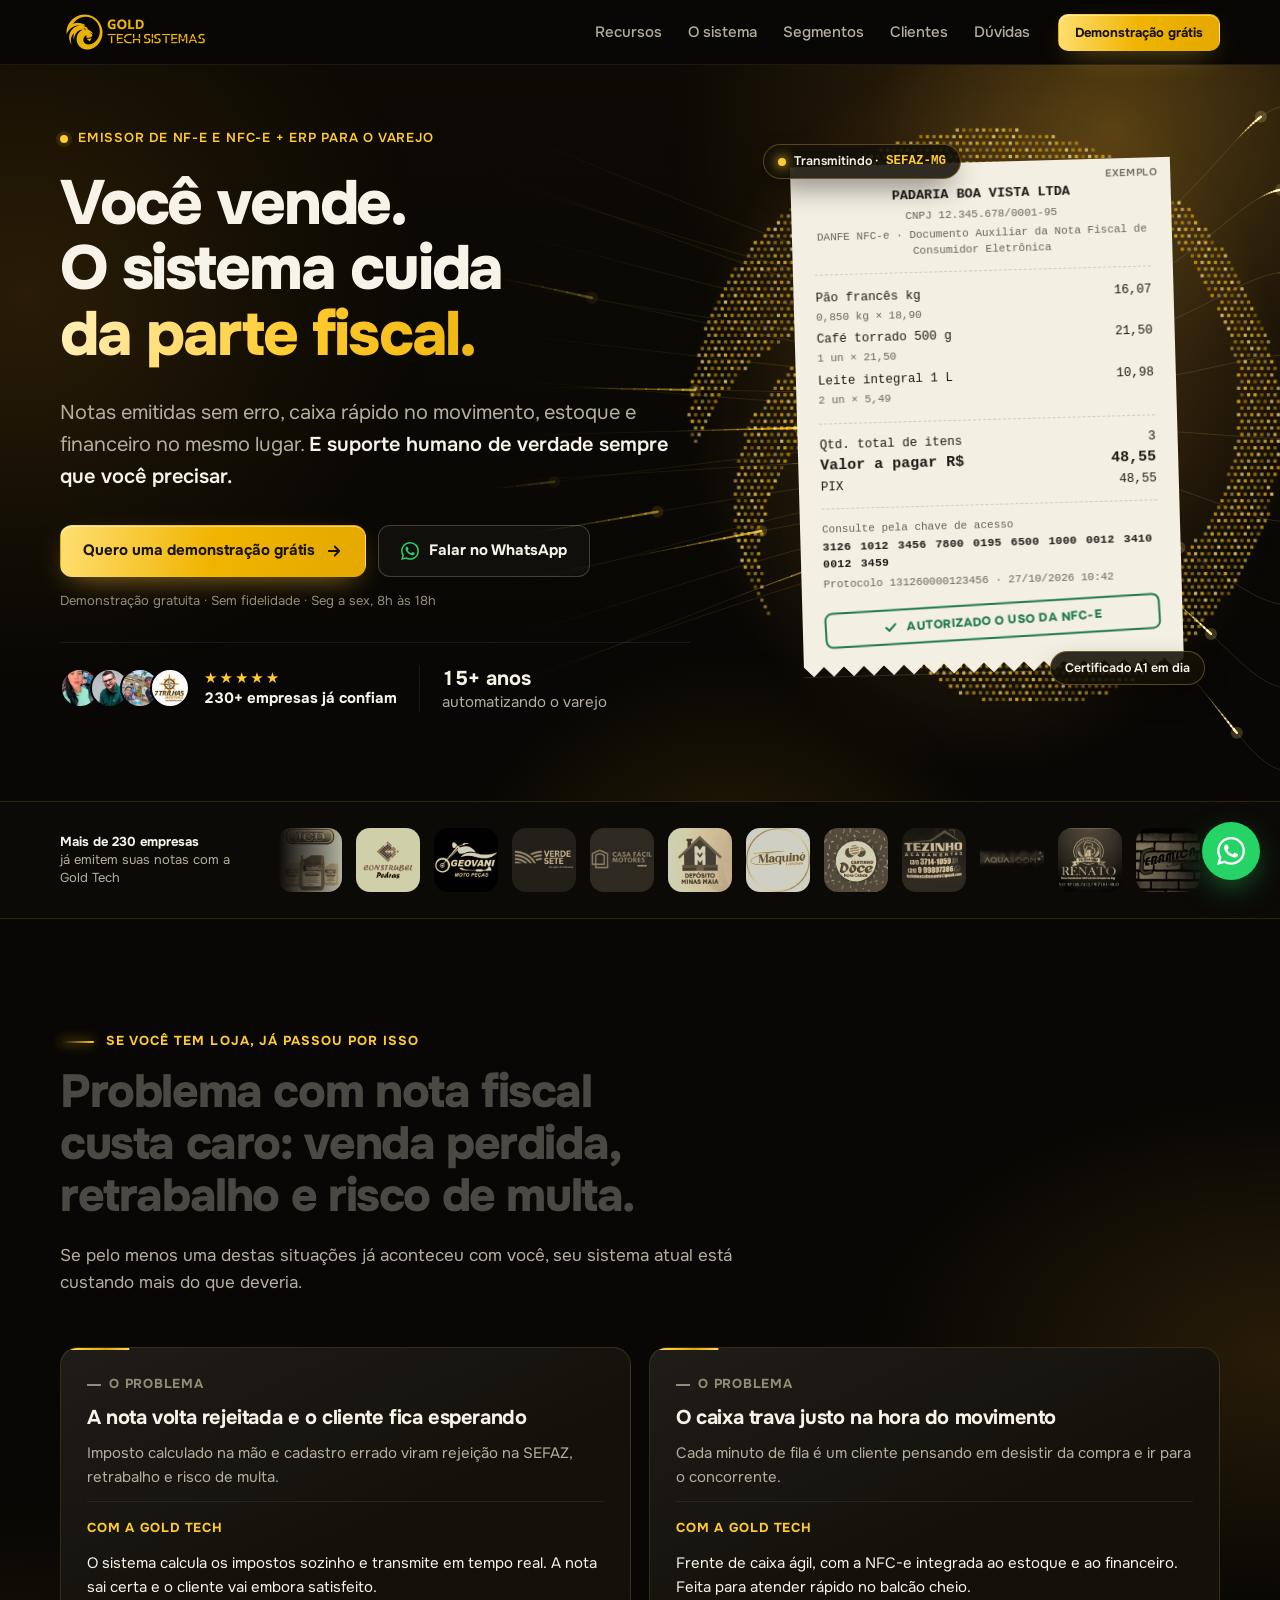
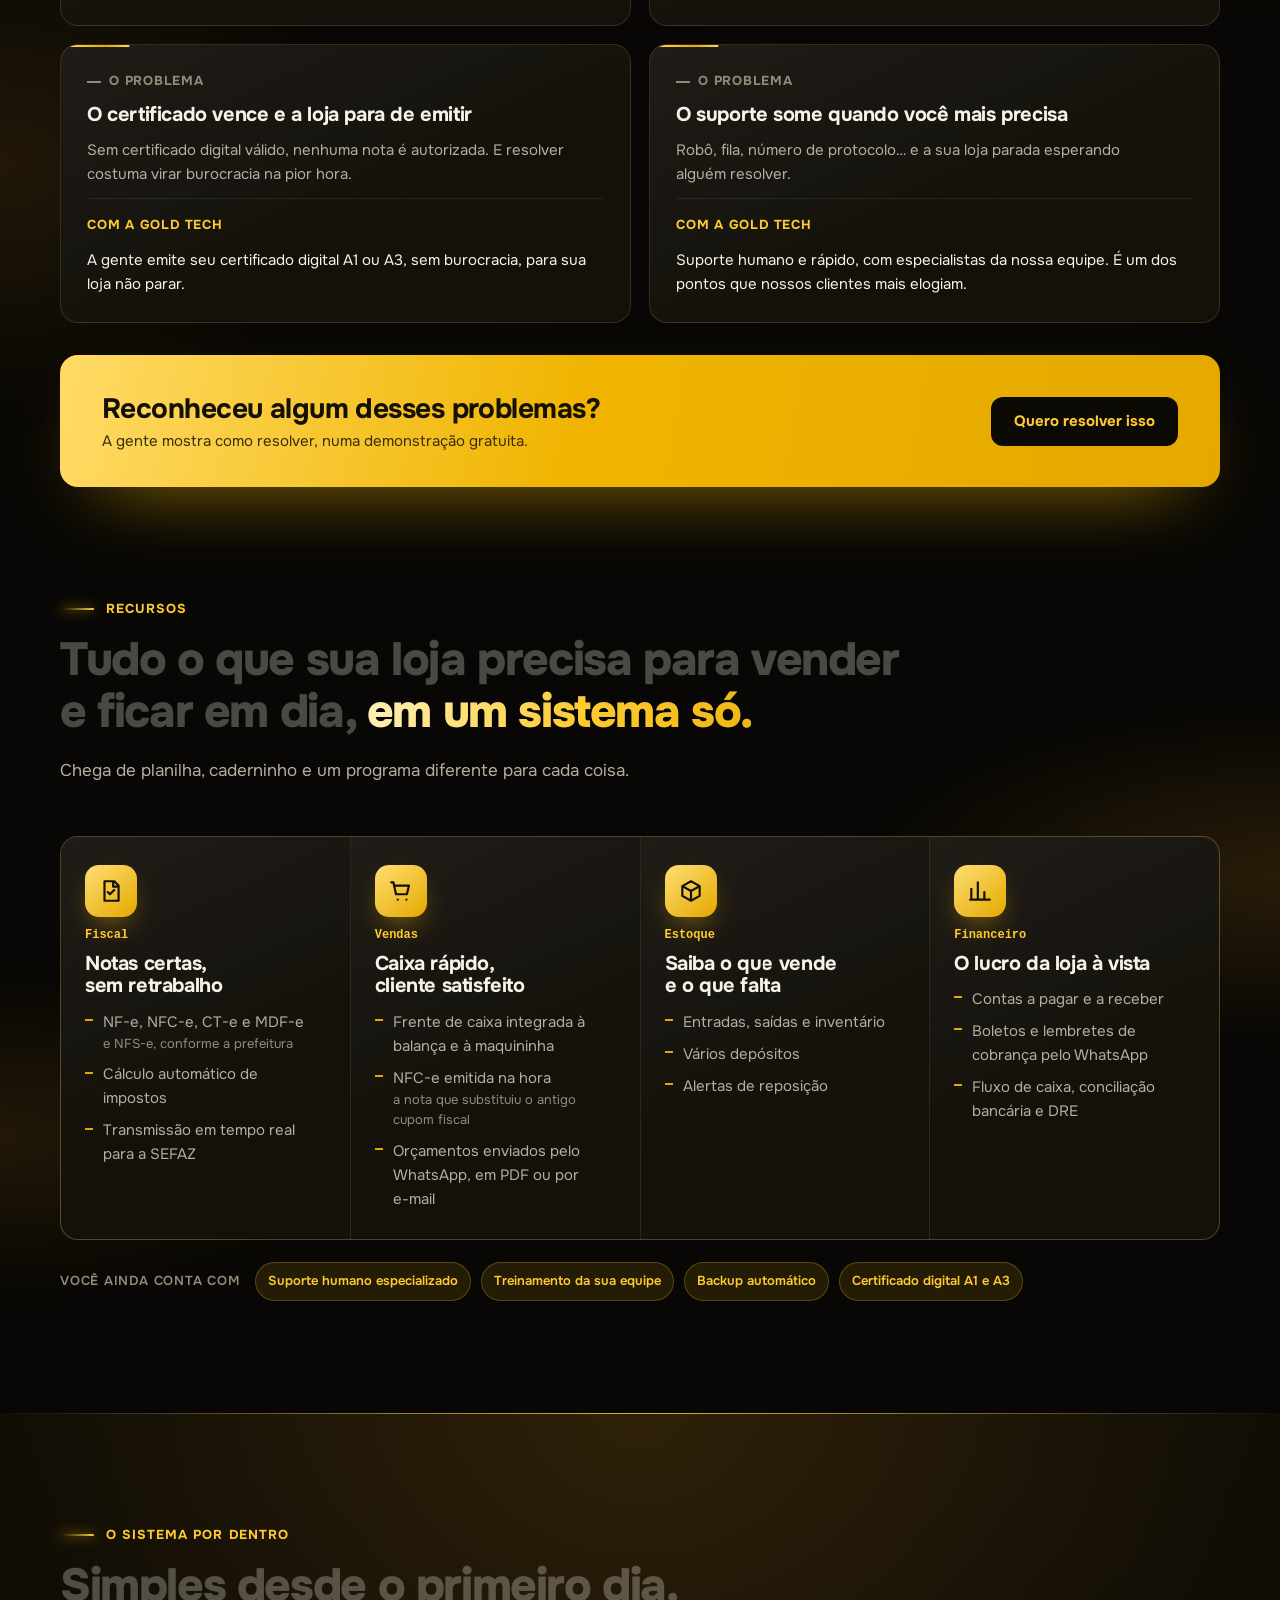
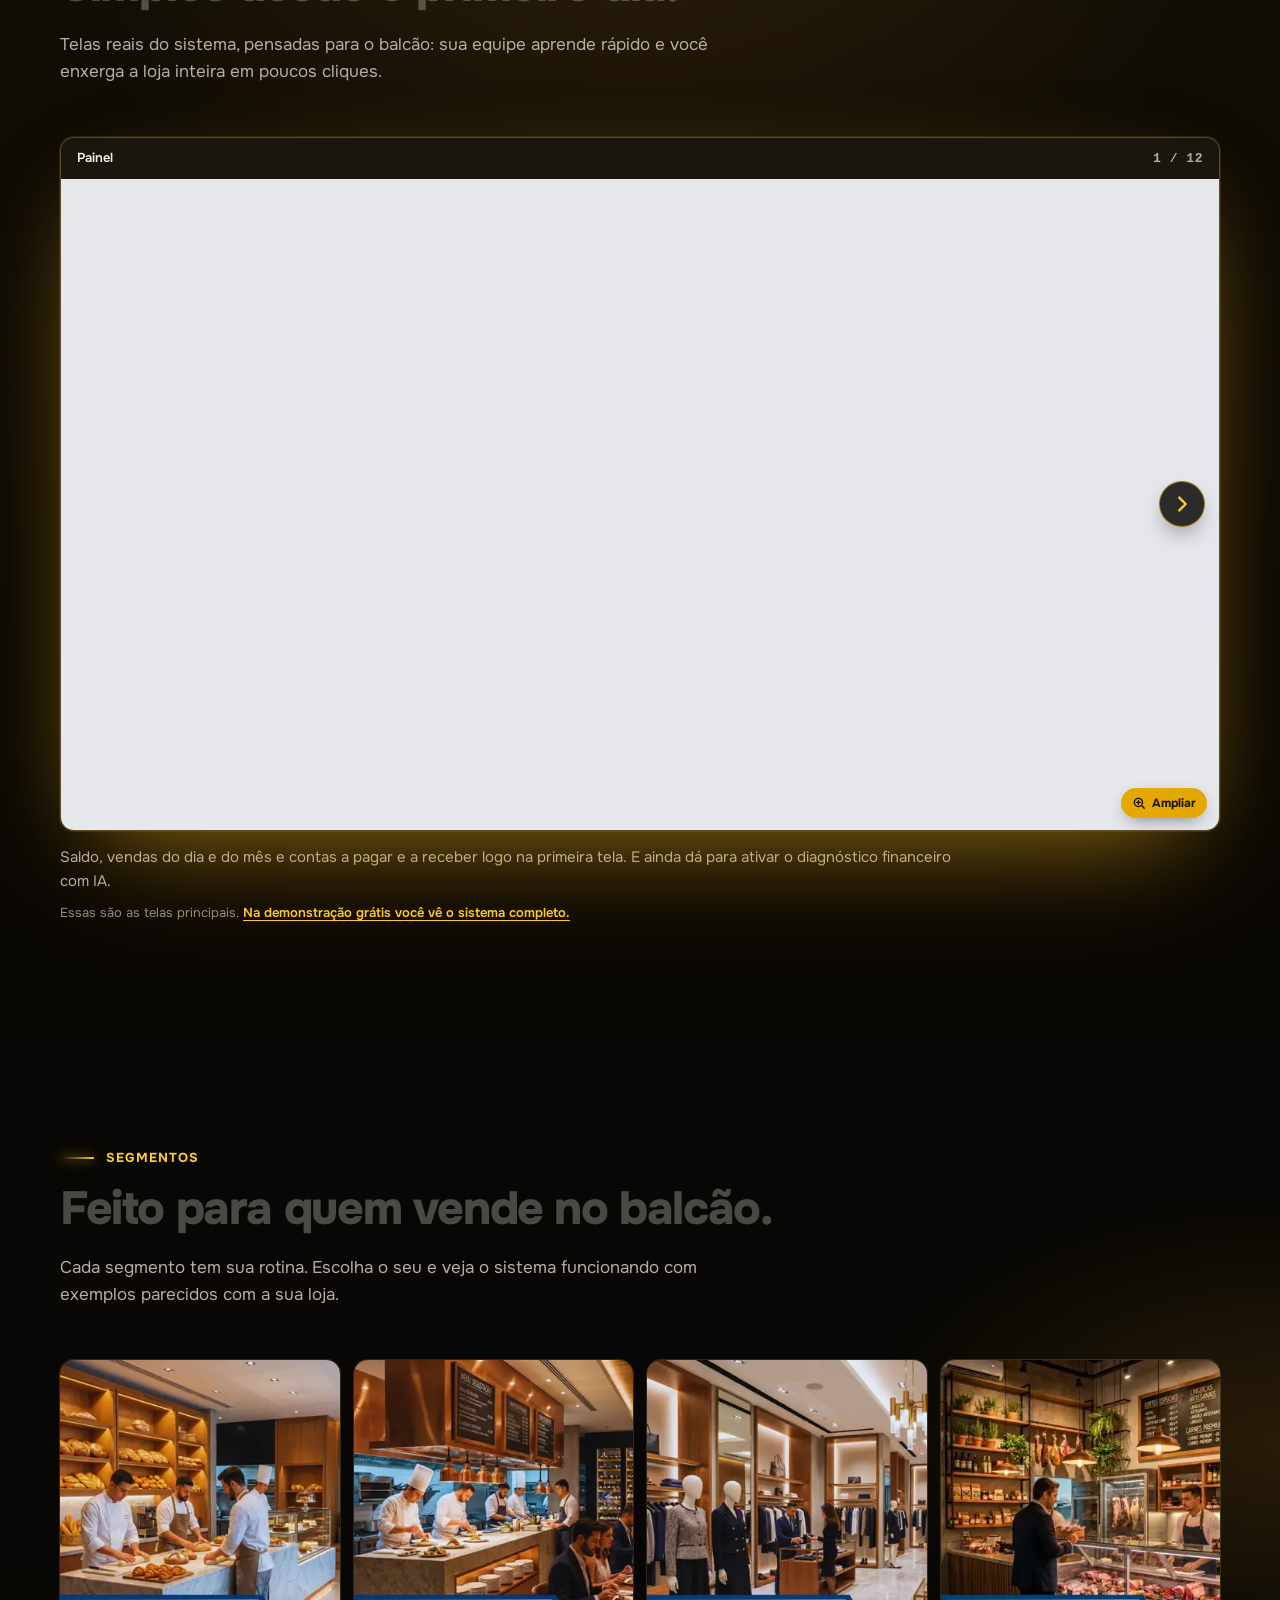
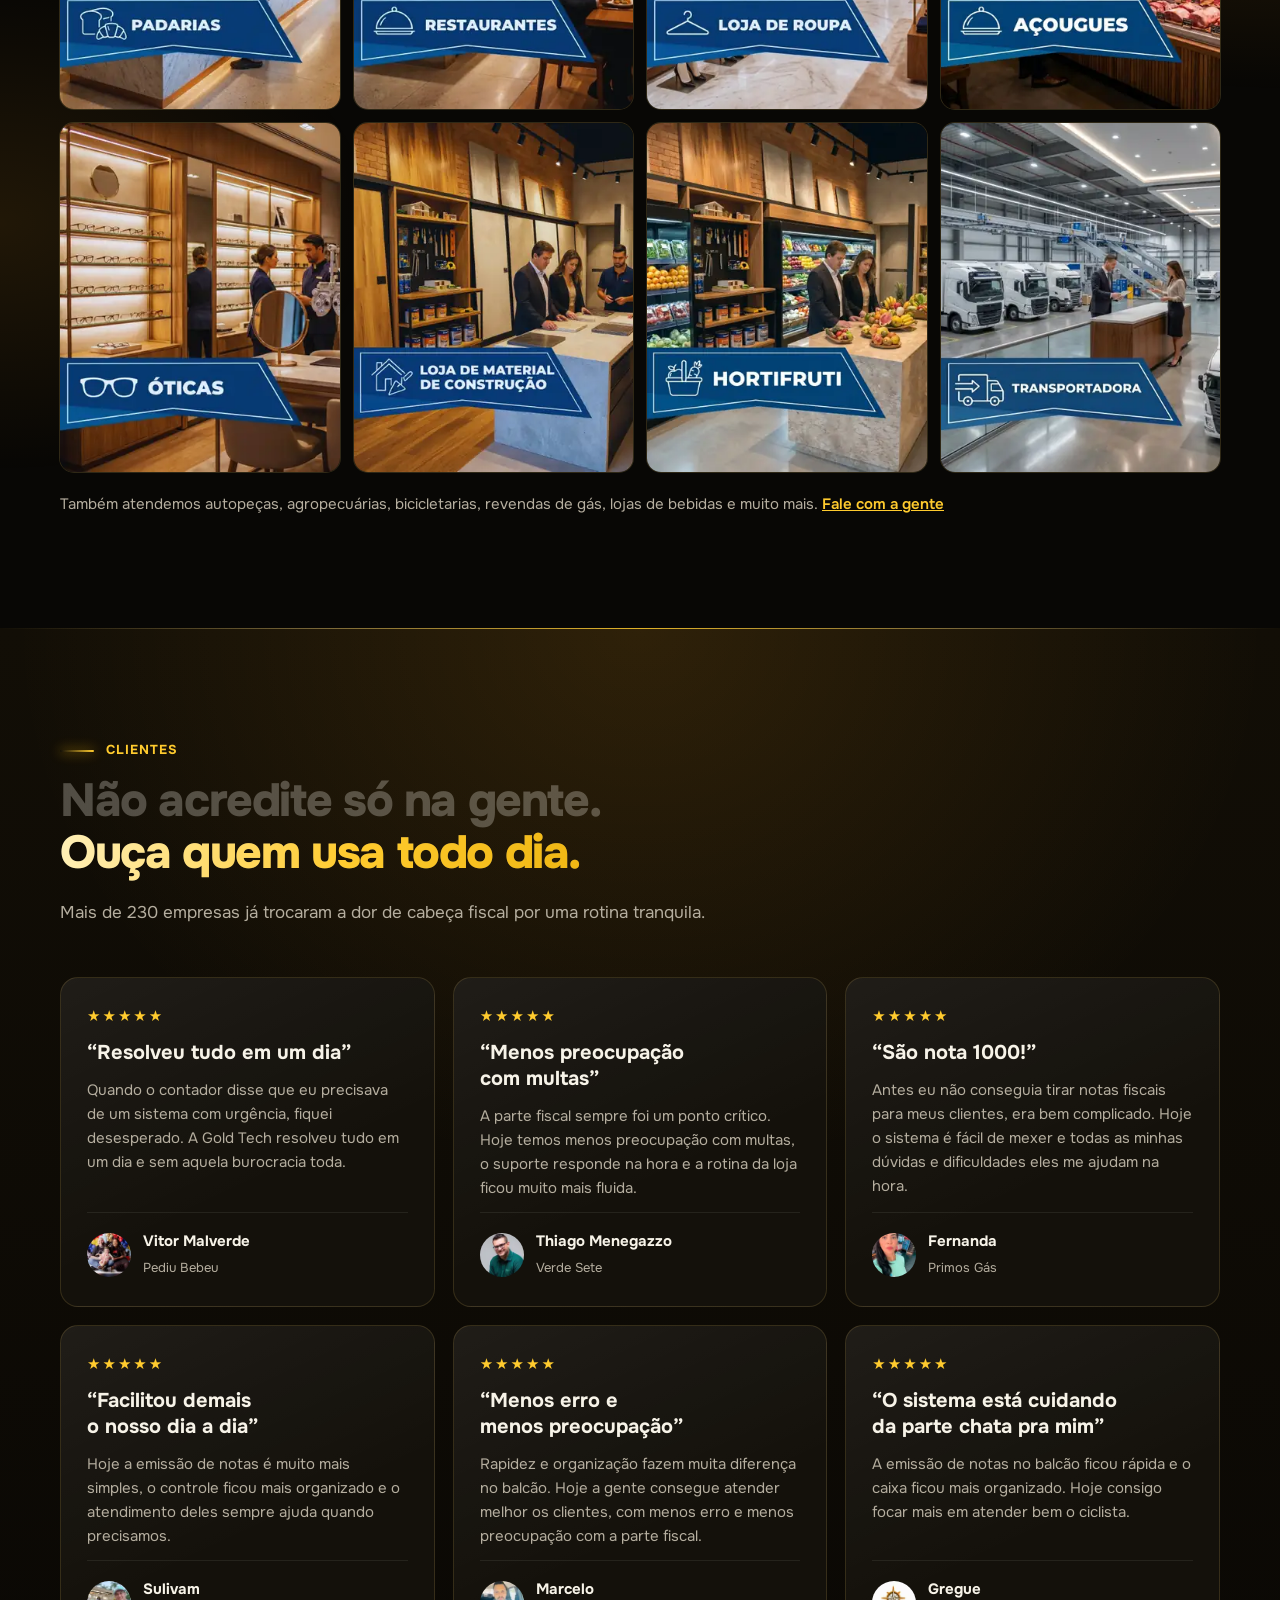
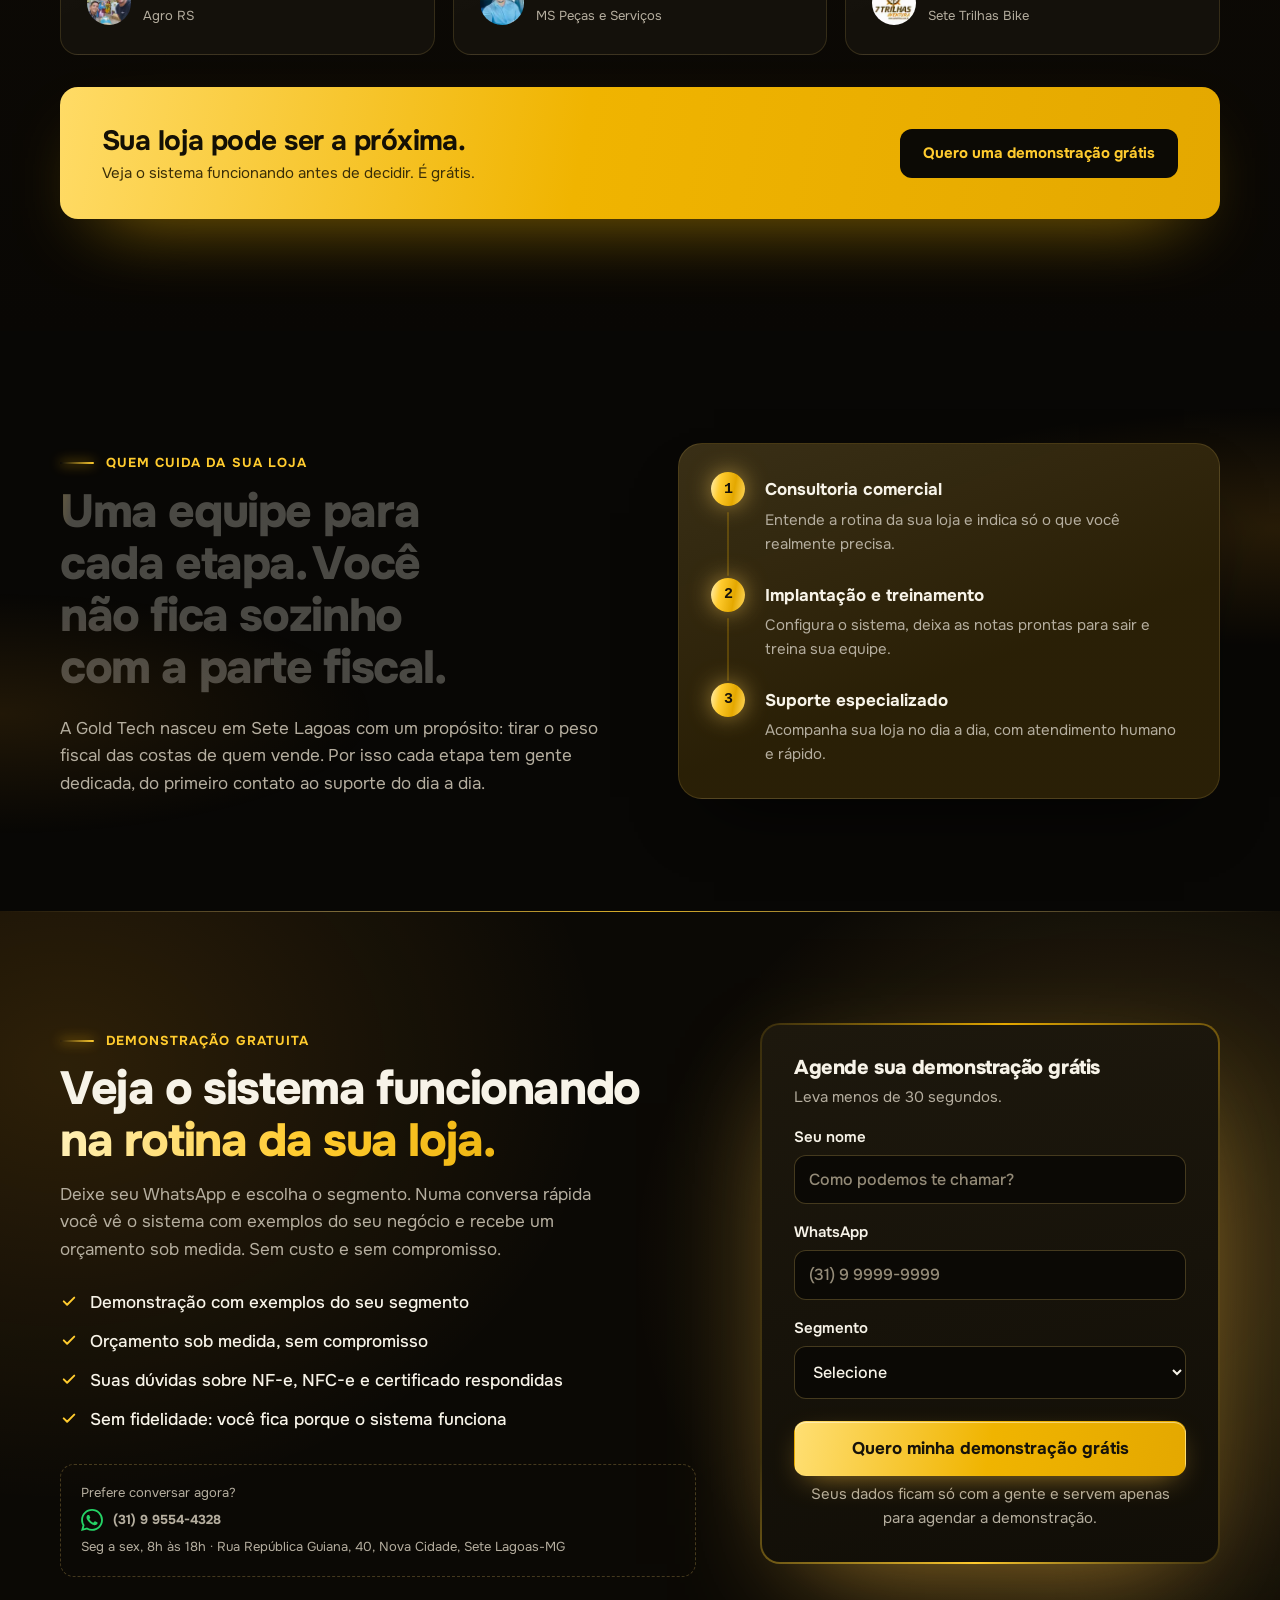
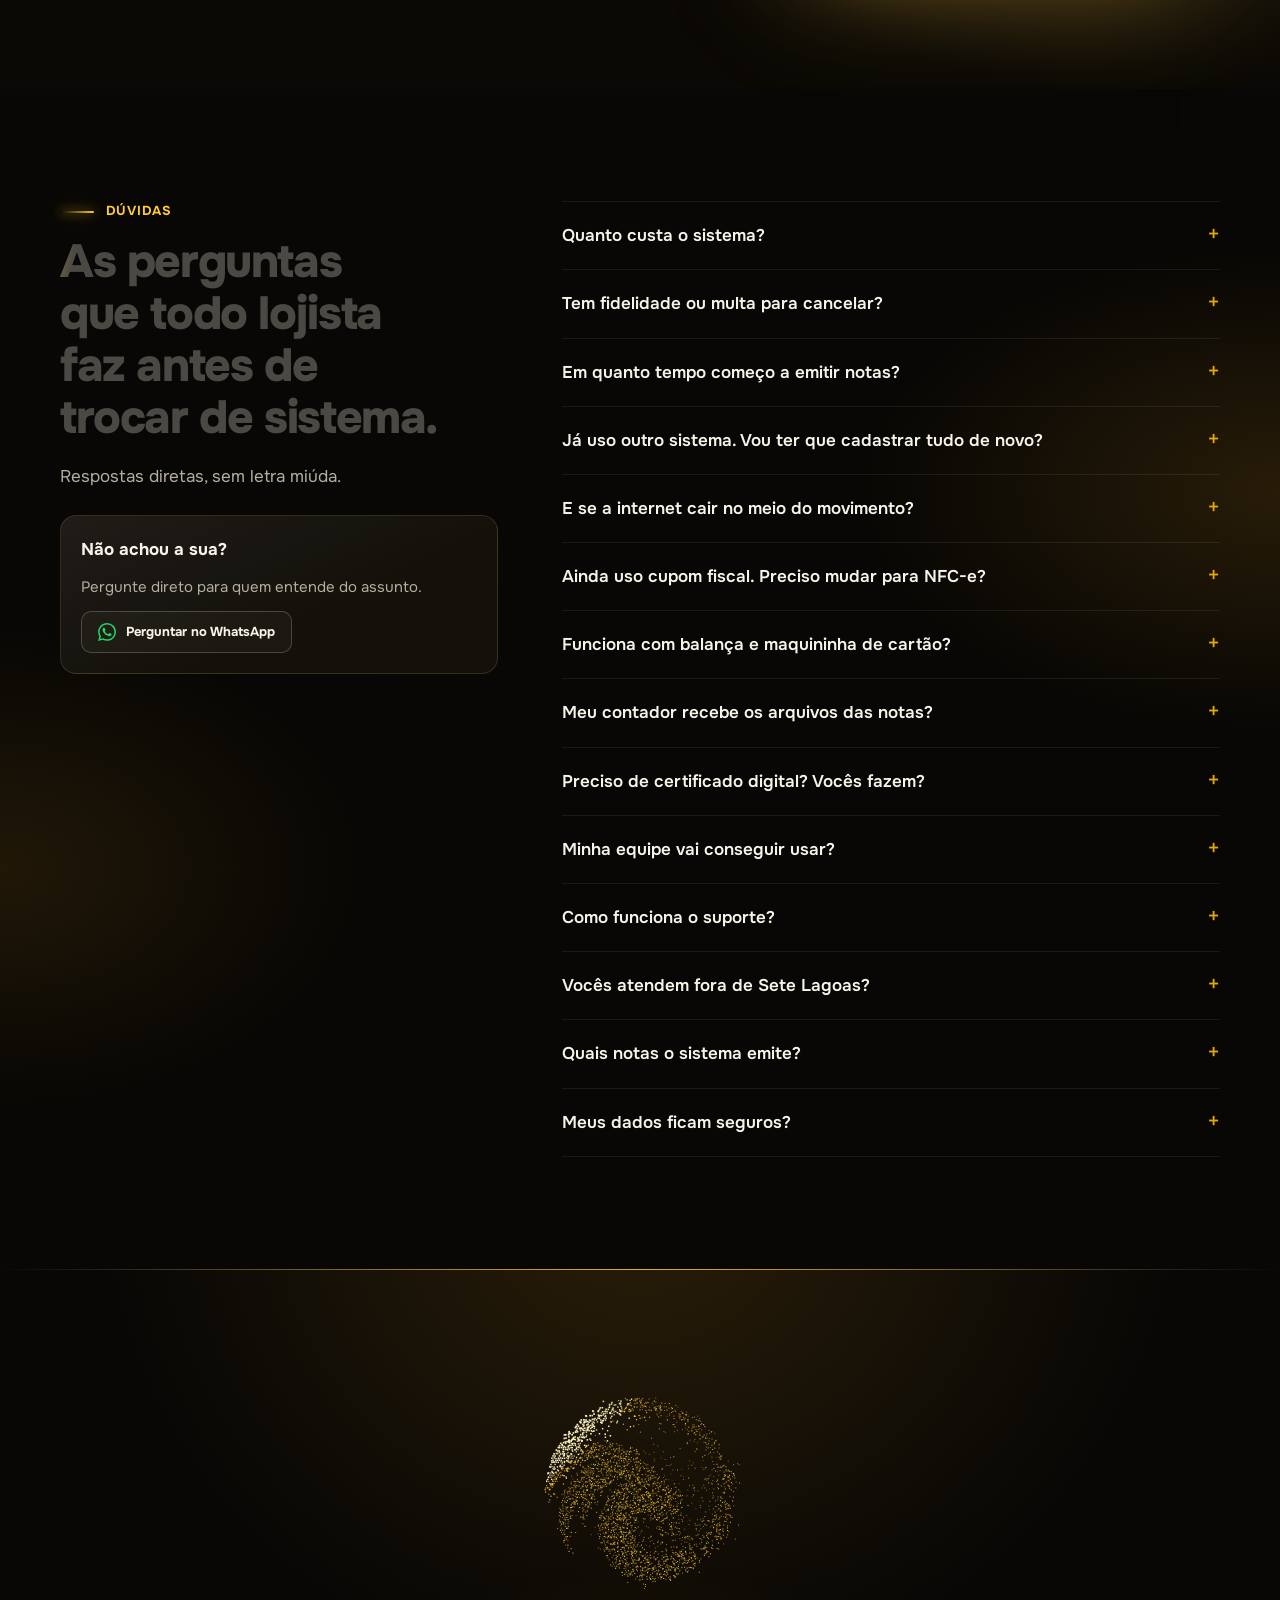
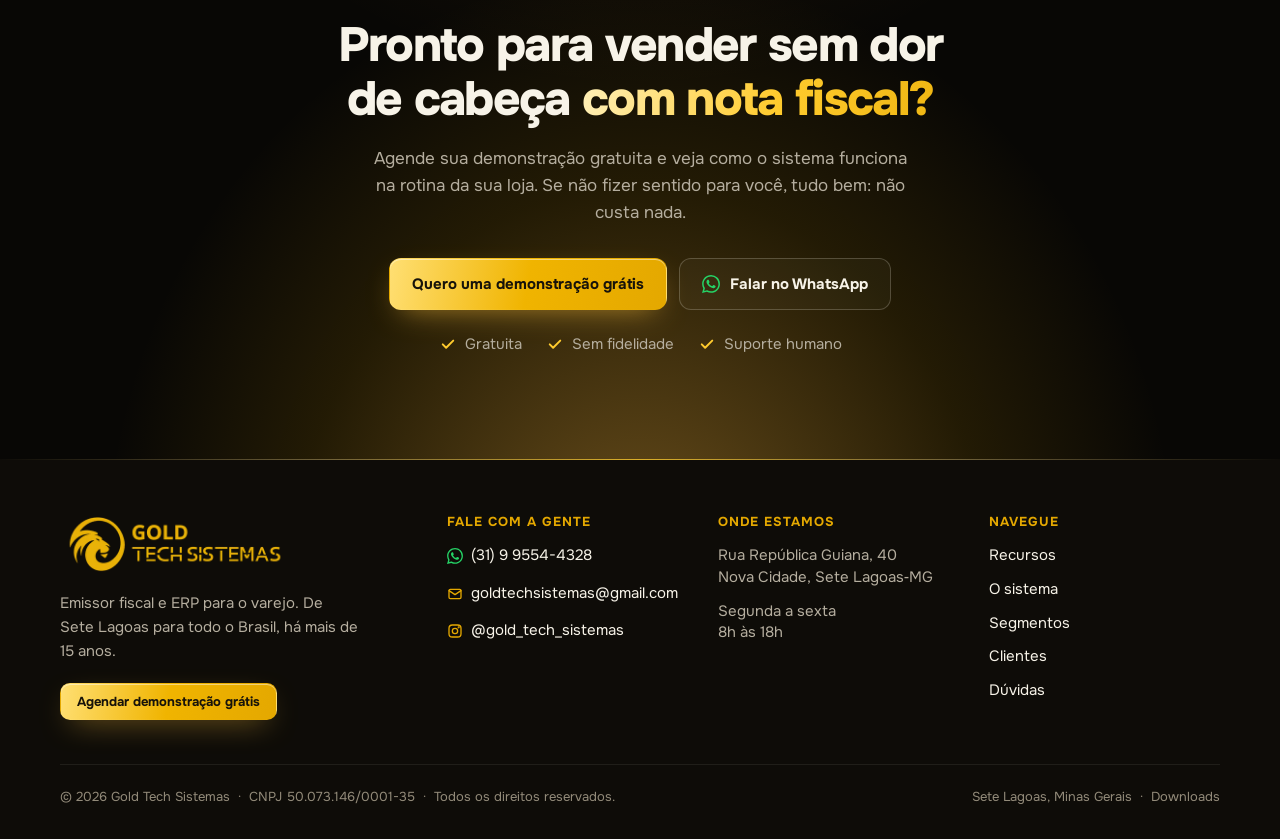
==== commit d6f8cd95: "Celular: leao da logo fica acima da nota Co-Authored-By: Claude Opus 5.5 <noreply@anthropic.com>" ====
--- a/index.html
+++ b/index.html
@@ -689,7 +689,11 @@
   .fab { display: none; }
   /* sem desfoque no celular: rolagem mais leve em aparelhos simples */
   .aurora i, .form-card { animation: none; }
-  .nfce-stage .leao { width: 400px; height: 400px; margin: -200px 0 0 -200px; }
+  /* no celular a nota ocupa a largura toda: o leão fica acima dela */
+  .nfce-stage { padding-top: 250px; }
+  .nfce-stage .leao { width: 260px; height: 260px; top: 0; margin: 0 0 0 -130px; }
+  .nfce-stage .leao.fundo { opacity: 1; transform: none; }
+  .nfce-stage .chip-a { top: 234px; }
   .final .leao { width: 190px; height: 190px; }
   .paper { background: radial-gradient(130% 34% at 80% 70%, rgba(246, 190, 70, .2), transparent 70%), radial-gradient(120% 34% at 0% 8%, rgba(255, 170, 30, .14), transparent 70%), #0b0905; }
   .hero { --nevoa: 0px; }
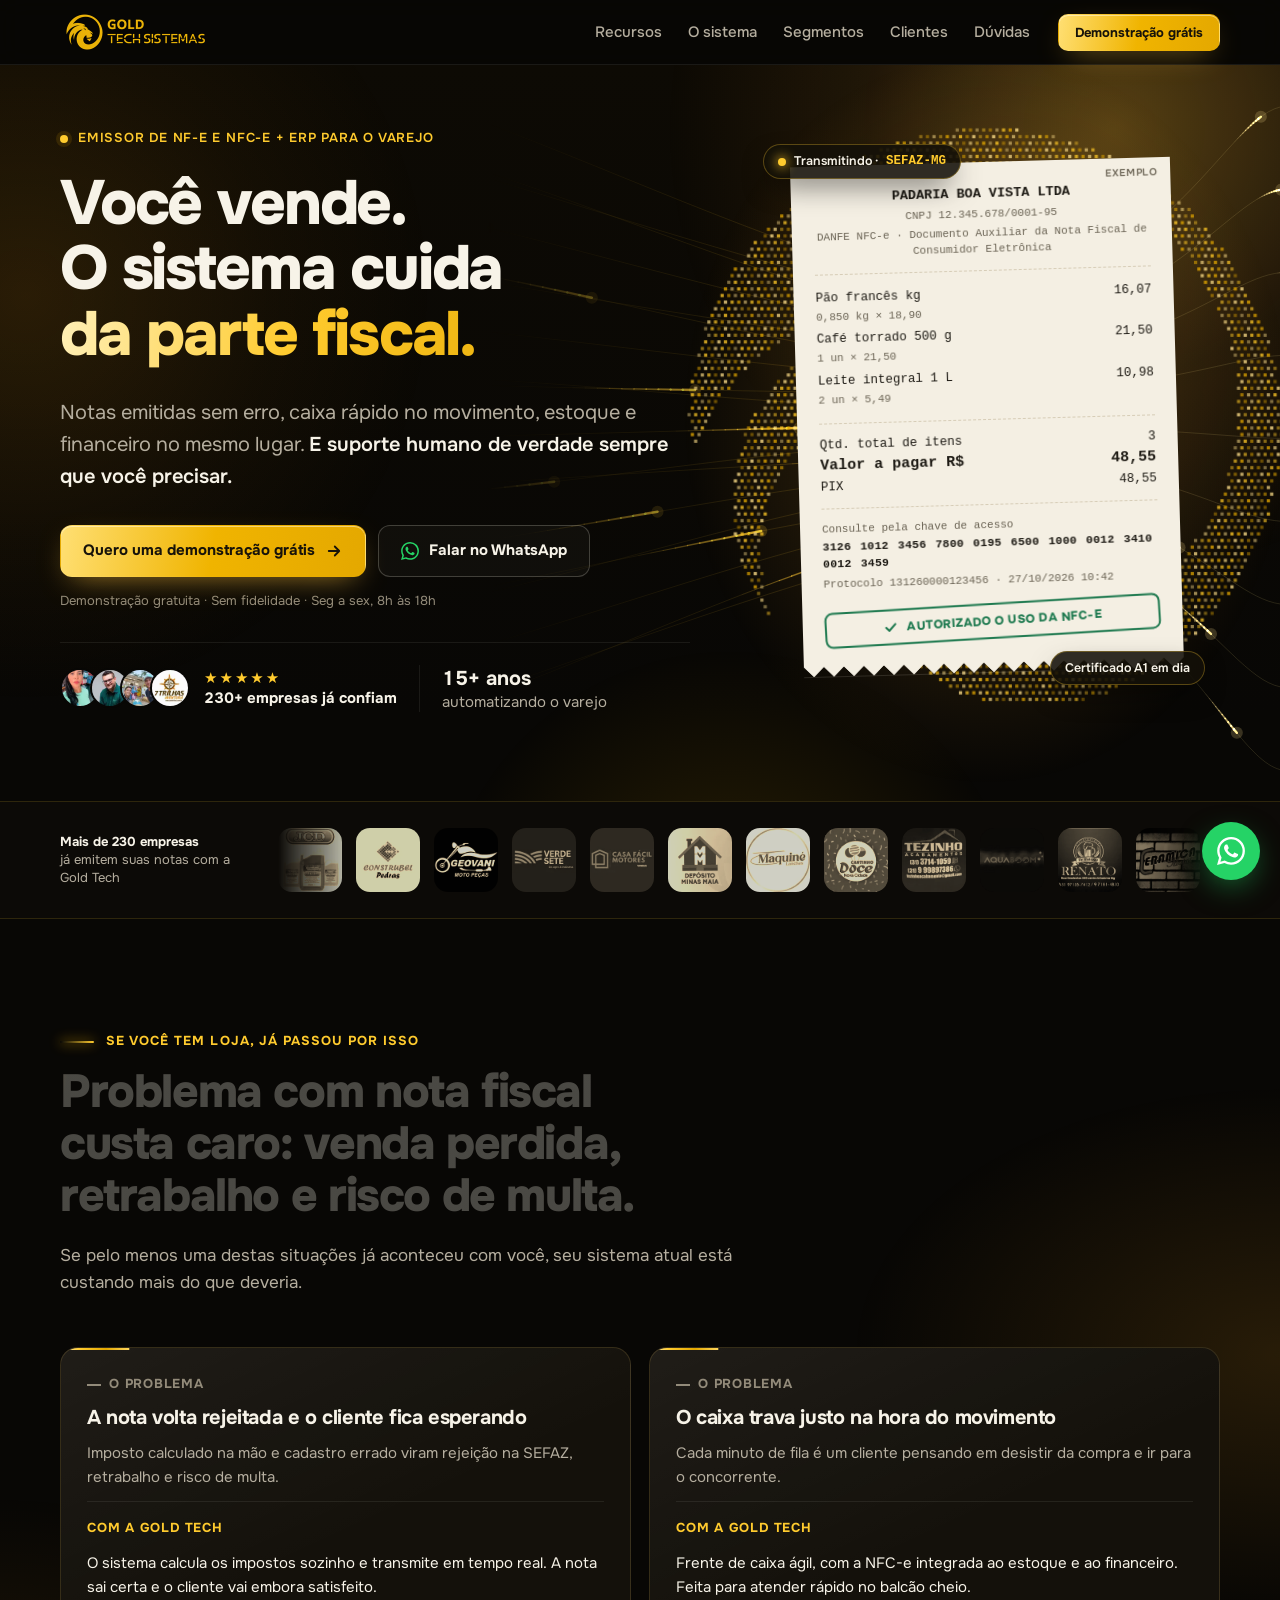
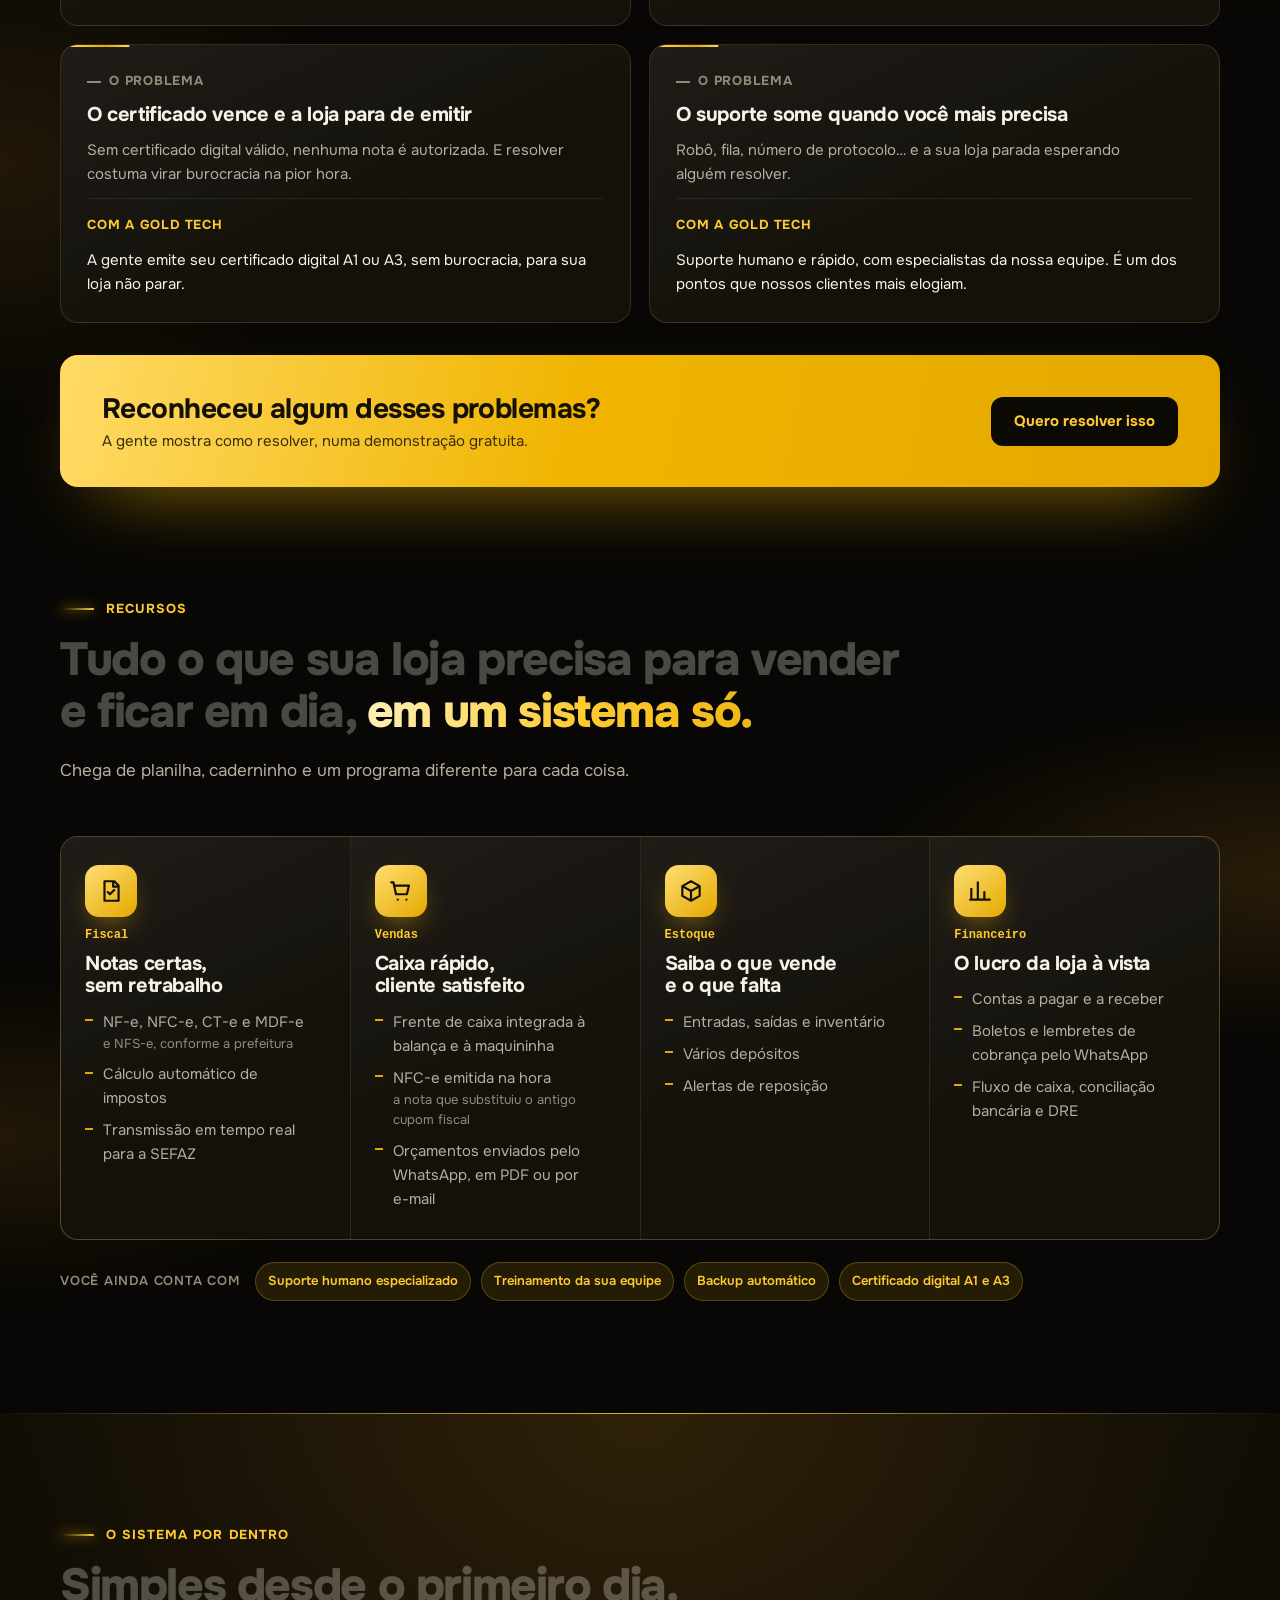
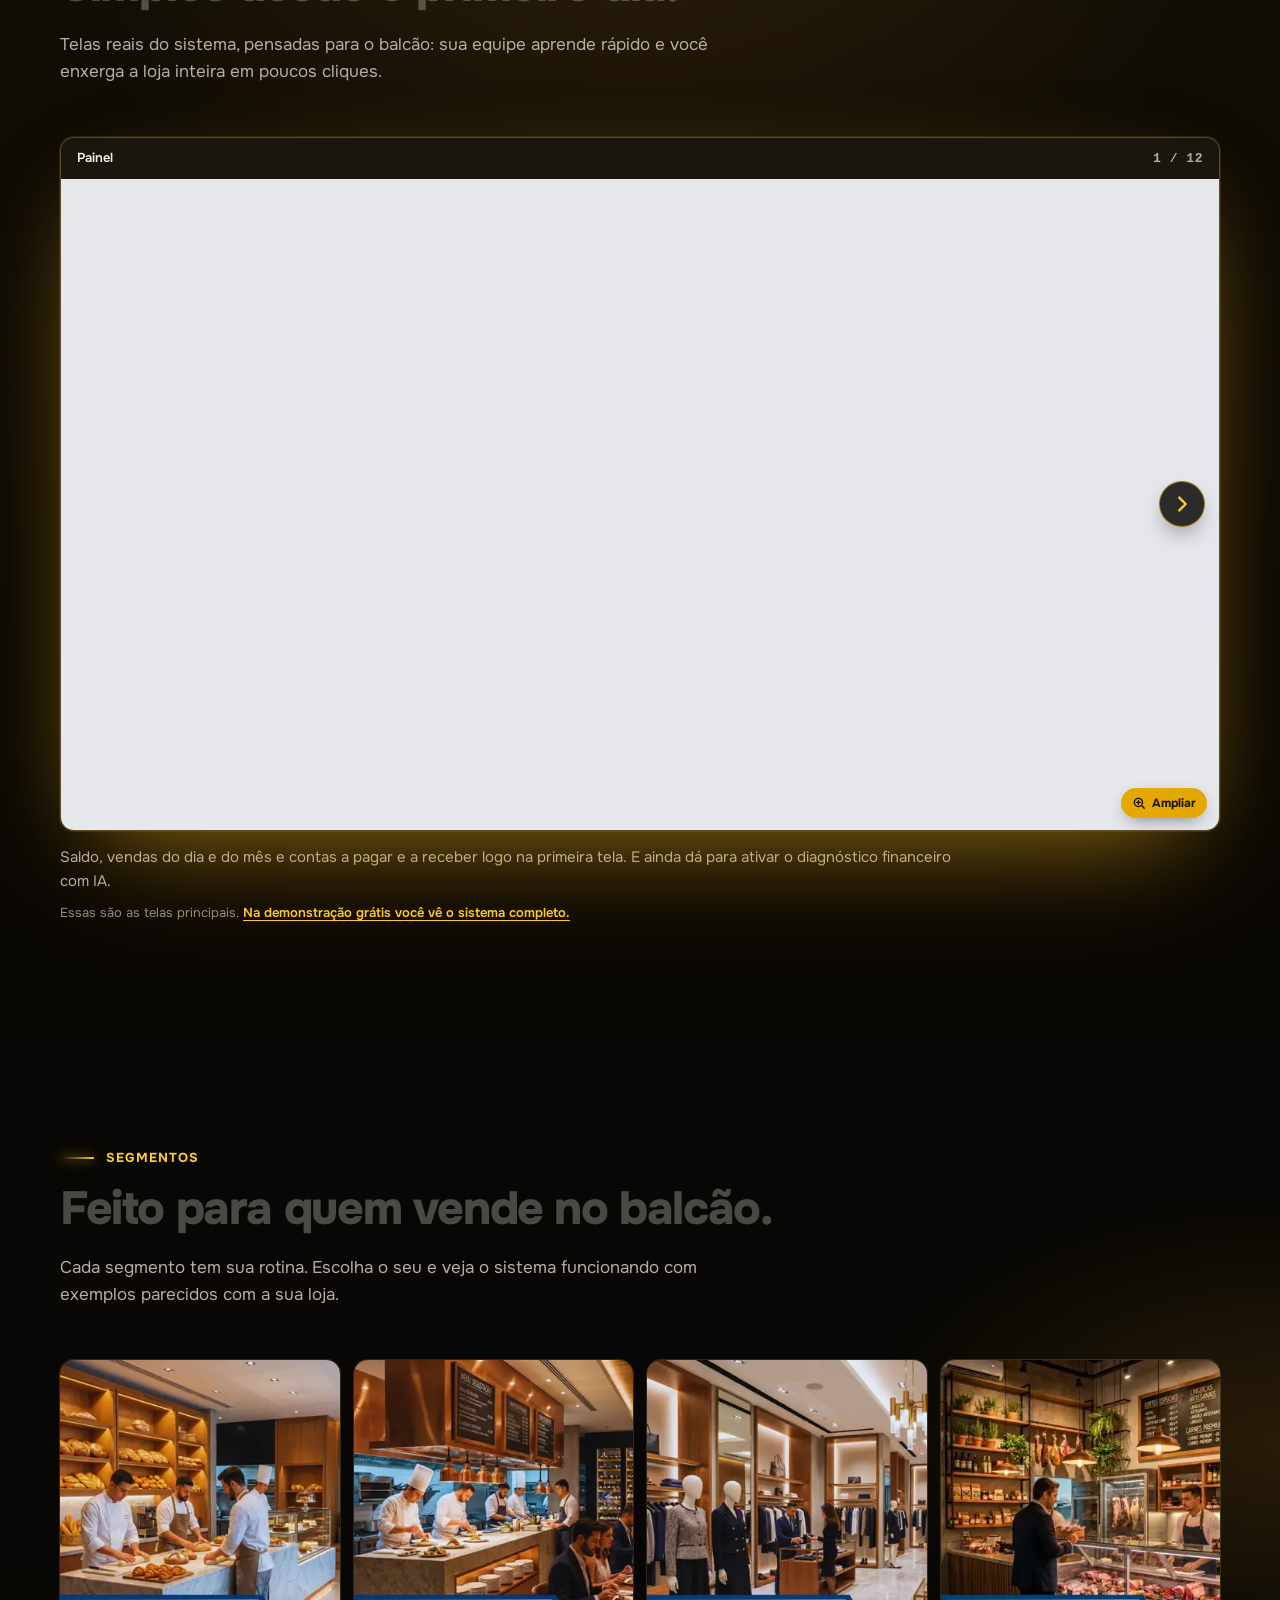
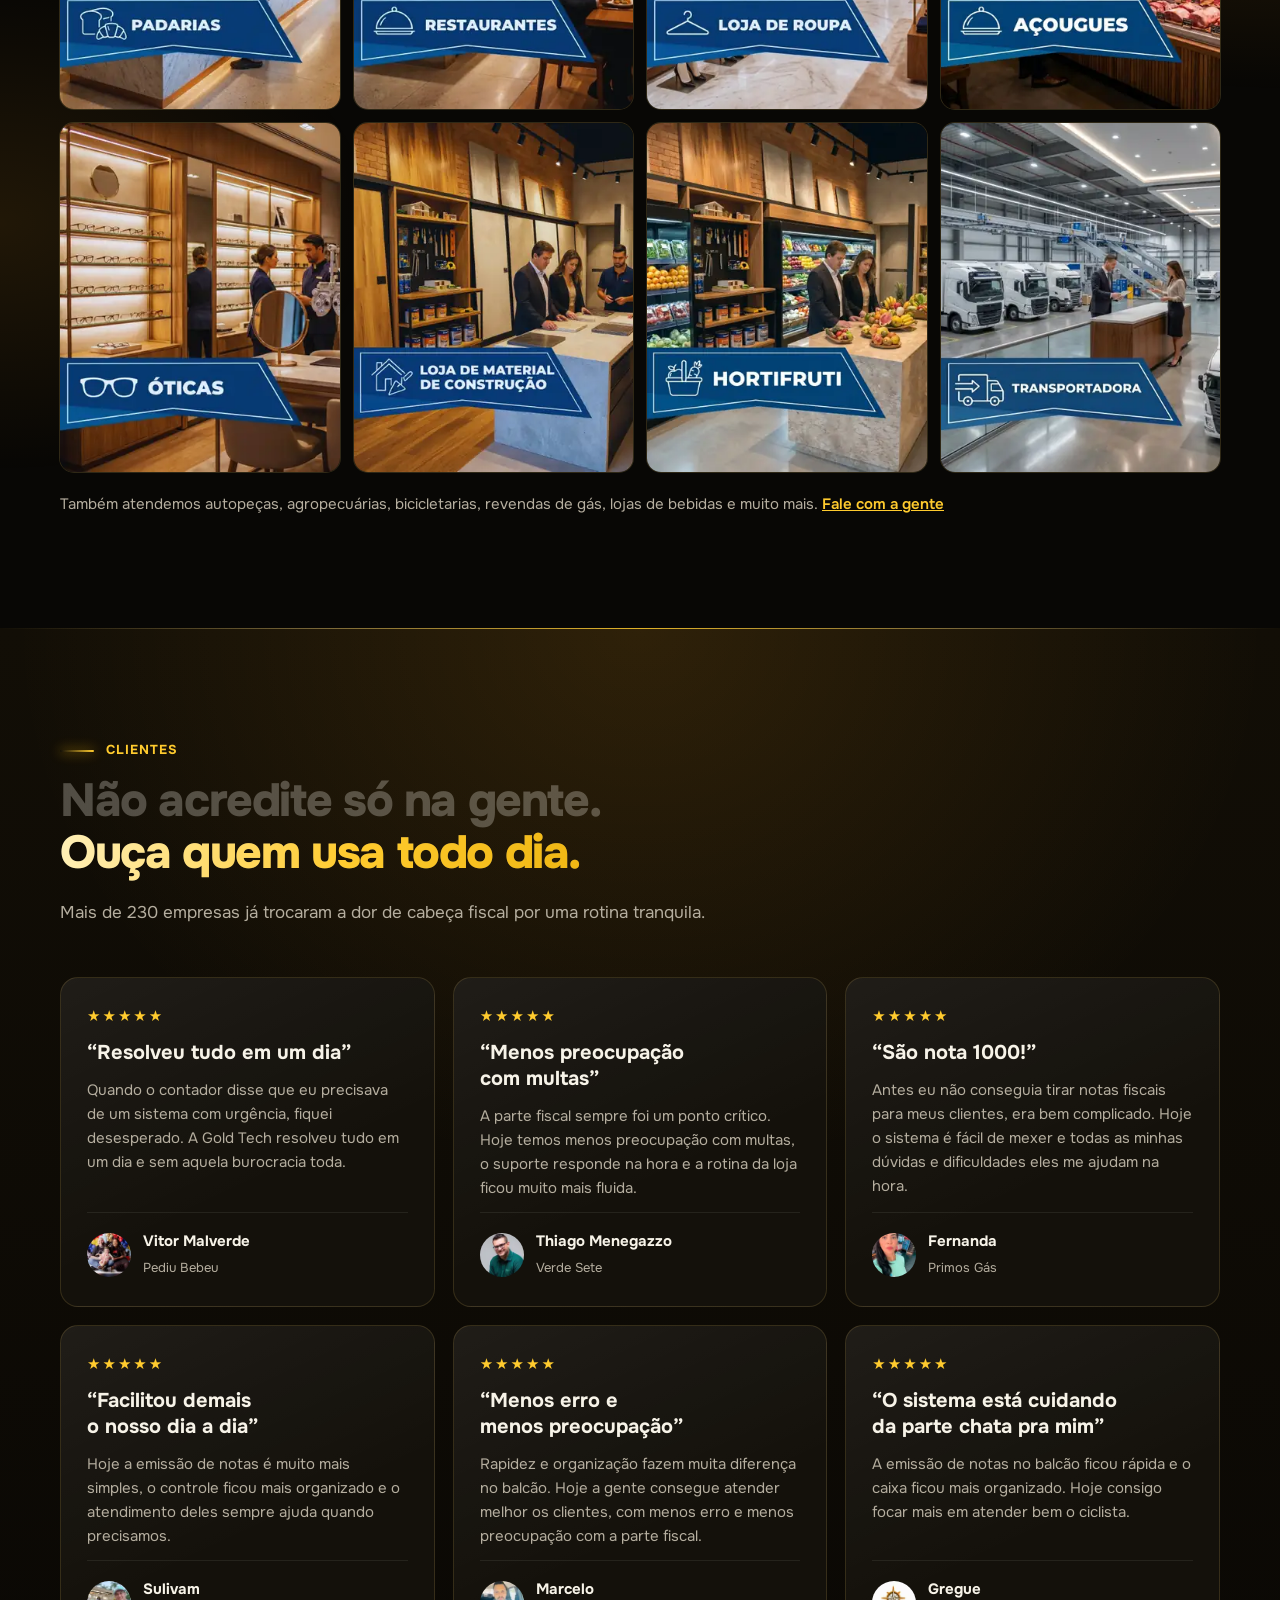
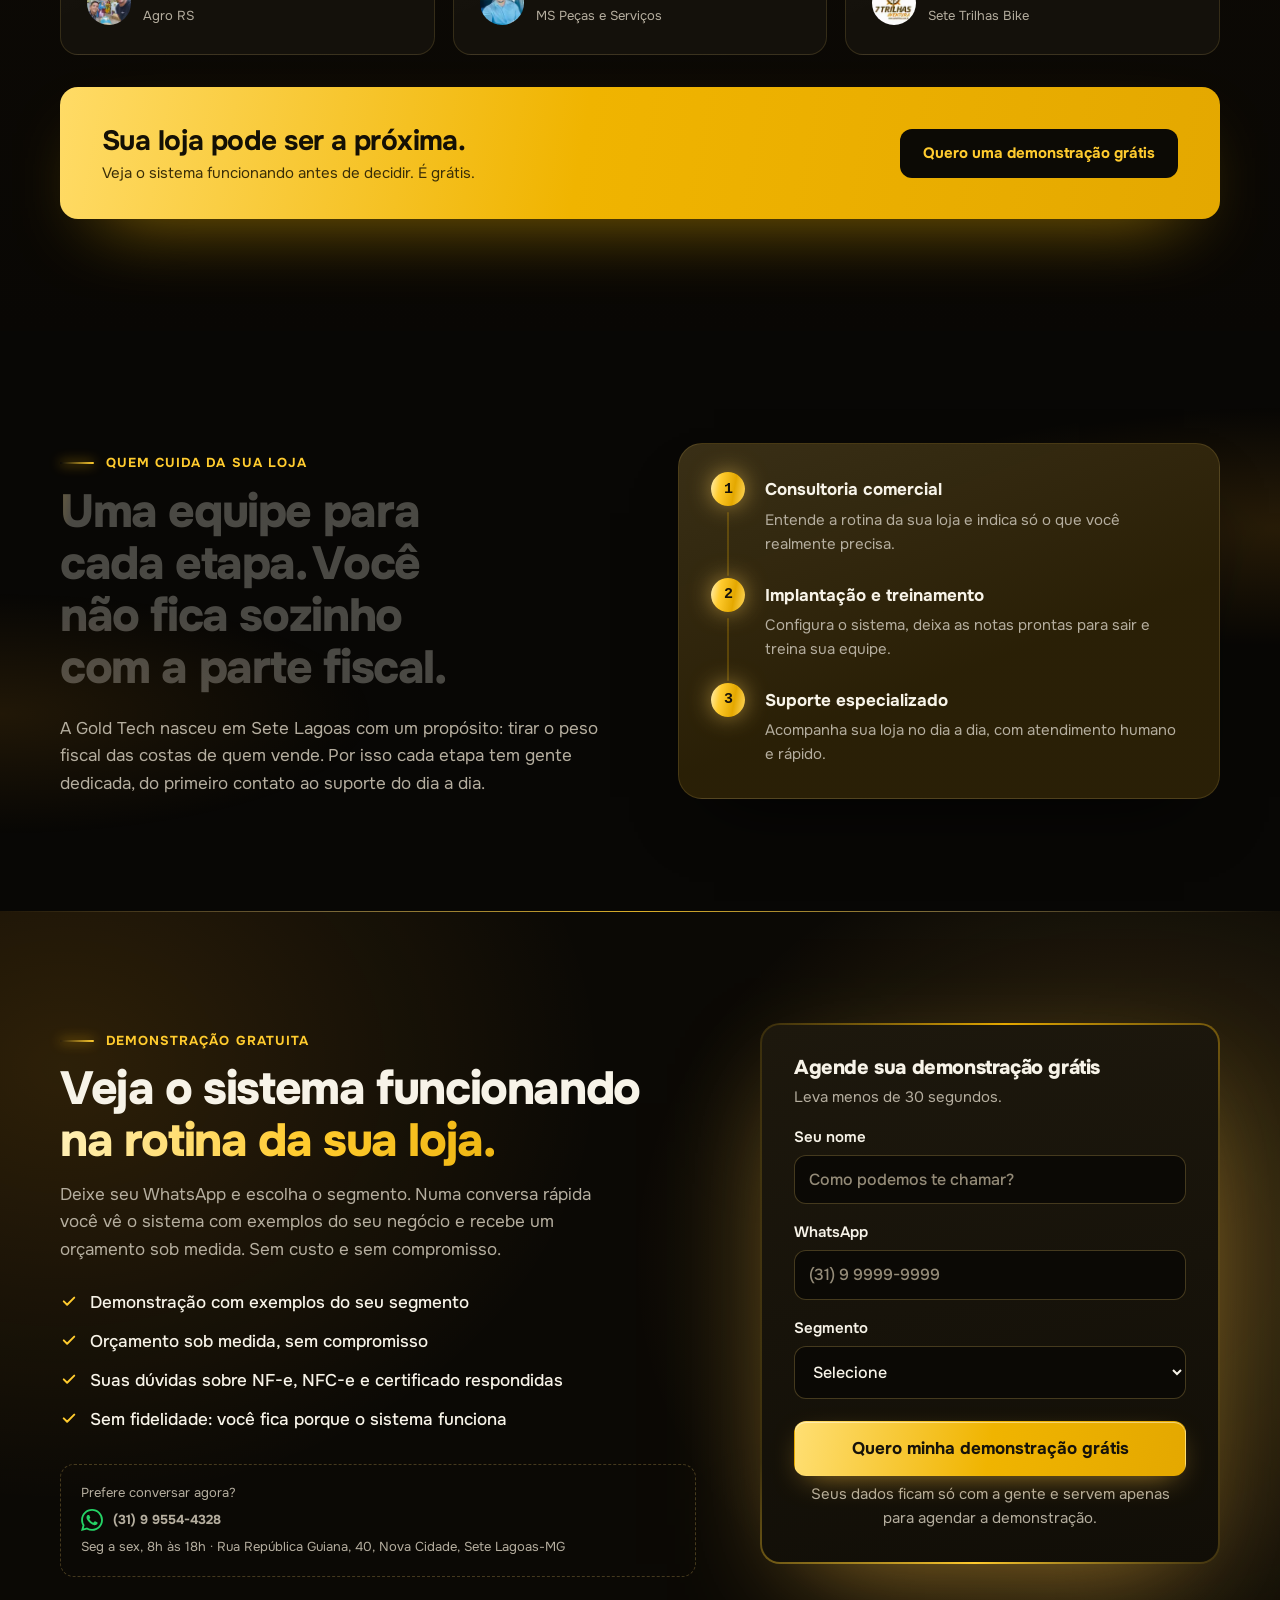
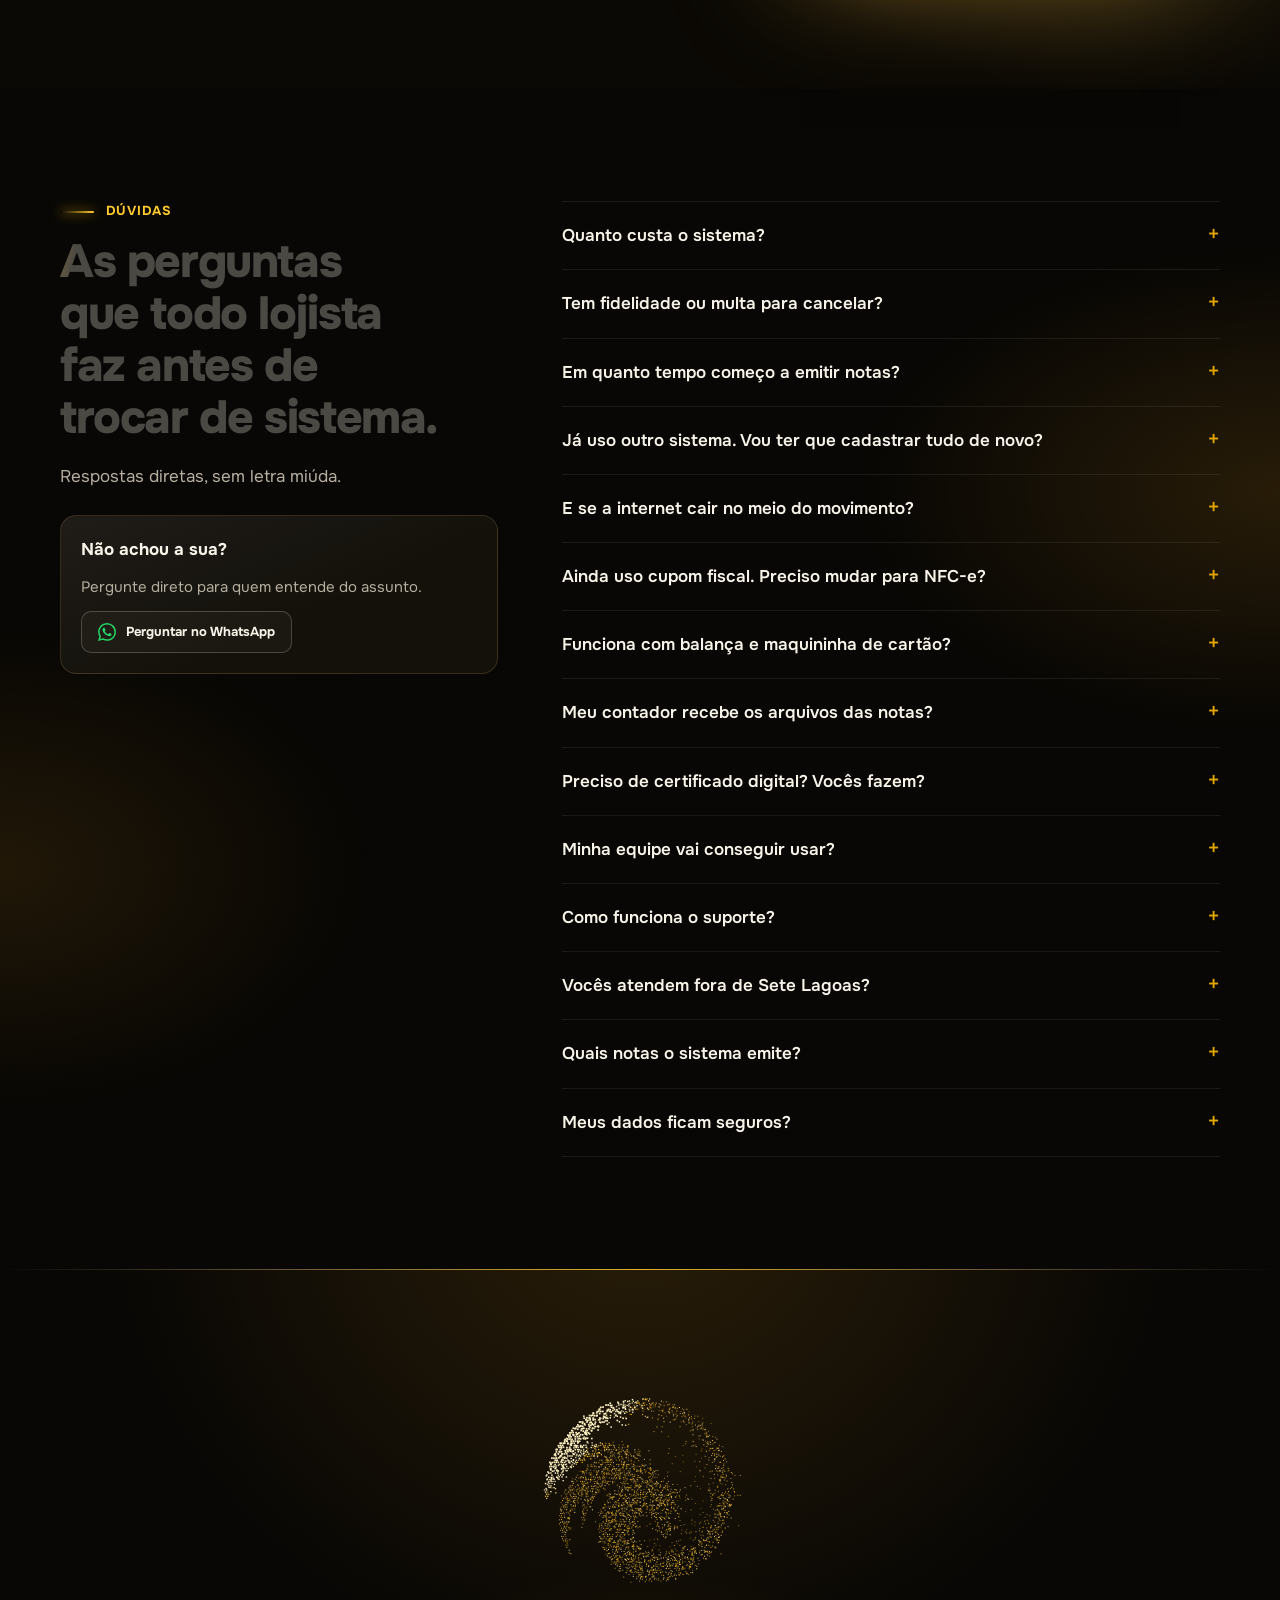
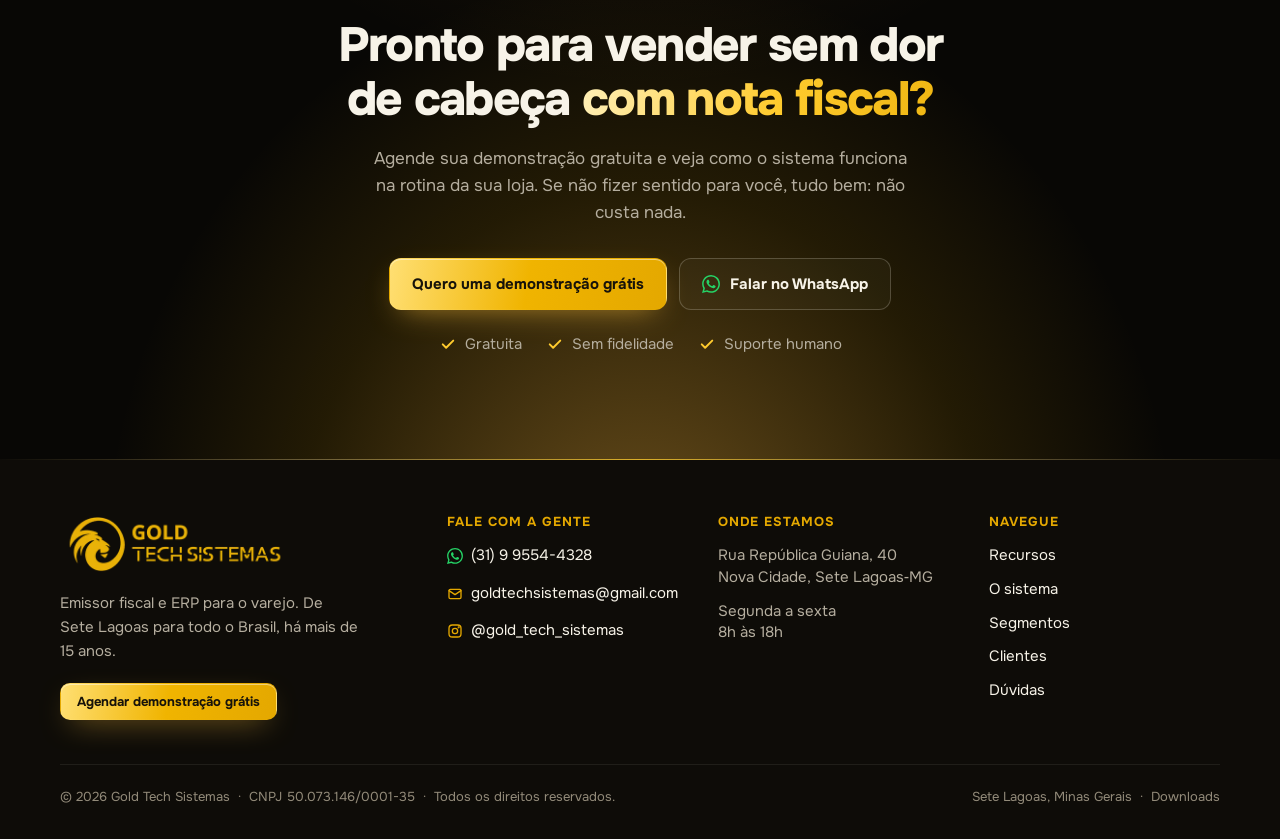
==== commit 5da9f9a5: "Rastro de luz dourada atras do mouse Co-Authored-By: Claude Opus 5.5 <noreply@anthropic.com>" ====
--- a/index.html
+++ b/index.html
@@ -608,6 +608,7 @@
 .final h2 { letter-spacing: -.035em; }
 
 /* leão da marca, formado por partículas */
+.rastro { position: fixed; inset: 0; width: 100%; height: 100%; z-index: 70; pointer-events: none; }
 .leao { position: absolute; pointer-events: none; }
 .nfce-stage .leao { width: 720px; height: 720px; left: 50%; top: 50%; margin: -360px 0 0 -360px; z-index: -1; transition: opacity 1.4s ease, transform 1.6s cubic-bezier(.2, .7, .2, 1); }
 .nfce-stage .leao.fundo { opacity: .85; transform: scale(1.04); }
@@ -1512,6 +1513,55 @@
       window.addEventListener('resize', function () { if (cv.offsetWidth !== T) { medir(); pintar(calmo ? 1e4 : performance.now() - t0); } });
     }
   }, 0);
+  // Rastro de luz dourada atrás do mouse (só com mouse; desliga sozinho quando ele para).
+  setTimeout(function () {
+    if (calmo || !matchMedia('(hover: hover) and (pointer: fine)').matches) return;
+    var cv = document.createElement('canvas'), g = cv.getContext('2d'), W, H, dpr;
+    var VIDA = 520, pts = [], faiscas = [], rodando = false, ant = 0;
+    cv.className = 'rastro'; cv.setAttribute('aria-hidden', 'true');
+    document.body.appendChild(cv);
+    function medir() {
+      dpr = Math.min(window.devicePixelRatio || 1, 1.5); W = window.innerWidth; H = window.innerHeight;
+      cv.width = W * dpr; cv.height = H * dpr;
+    }
+    medir(); window.addEventListener('resize', medir);
+    function quadro(t) {
+      var dt = Math.min(t - ant, 50), i; ant = t;
+      g.setTransform(dpr, 0, 0, dpr, 0, 0); g.clearRect(0, 0, W, H);
+      while (pts.length && t - pts[0].t > VIDA) pts.shift();
+      faiscas = faiscas.filter(function (f) { return t - f.t < f.v; });
+      if (!pts.length && !faiscas.length) { rodando = false; return; }
+      g.globalCompositeOperation = 'lighter'; g.lineCap = 'round';
+      for (i = 2; i < pts.length; i++) {  // curva suave que afina e apaga para trás
+        var a = pts[i - 2], b = pts[i - 1], c = pts[i];
+        var k = Math.max(0, 1 - (t - c.t) / VIDA) * i / pts.length;
+        g.beginPath(); g.moveTo((a.x + b.x) / 2, (a.y + b.y) / 2); g.quadraticCurveTo(b.x, b.y, (b.x + c.x) / 2, (b.y + c.y) / 2);
+        g.strokeStyle = 'rgba(228,168,0,' + .13 * k + ')'; g.lineWidth = 18 * k + 1; g.stroke();
+        g.strokeStyle = 'rgba(255,203,46,' + .75 * k + ')'; g.lineWidth = 3.4 * k + .2; g.stroke();
+      }
+      faiscas.forEach(function (f) {
+        var k = 1 - (t - f.t) / f.v;
+        f.x += f.vx * dt; f.y += f.vy * dt; f.vy += .00012 * dt;
+        g.fillStyle = 'rgba(255,224,138,' + .9 * k + ')';
+        g.beginPath(); g.arc(f.x, f.y, f.r * k, 0, 6.283); g.fill();
+      });
+      g.globalCompositeOperation = 'source-over';
+      requestAnimationFrame(quadro);
+    }
+    window.addEventListener('pointermove', function (e) {
+      if (e.pointerType !== 'mouse') return;
+      var t = performance.now(), u = pts[pts.length - 1];
+      var d = u ? Math.hypot(e.clientX - u.x, e.clientY - u.y) : 0;
+      if (u && d < 2) return;
+      pts.push({ x: e.clientX, y: e.clientY, t: t });
+      if (pts.length > 70) pts.shift();
+      for (var n = Math.min(2, Math.random() * d / 14 | 0); n > 0 && faiscas.length < 60; n--) {
+        faiscas.push({ x: e.clientX, y: e.clientY, vx: (Math.random() - .5) * .08, vy: (Math.random() - .5) * .08, r: .8 + Math.random() * 1.7, t: t, v: 500 + Math.random() * 500 });
+      }
+      if (!rodando) { rodando = true; ant = t; requestAnimationFrame(quadro); }
+    }, { passive: true });
+    document.documentElement.addEventListener('mouseleave', function () { pts = []; });
+  }, 0);
   // Luz que acompanha o mouse nos cartões.
   document.querySelectorAll('.pain, .quote, .pillar').forEach(function (el) {
     el.classList.add('lit');
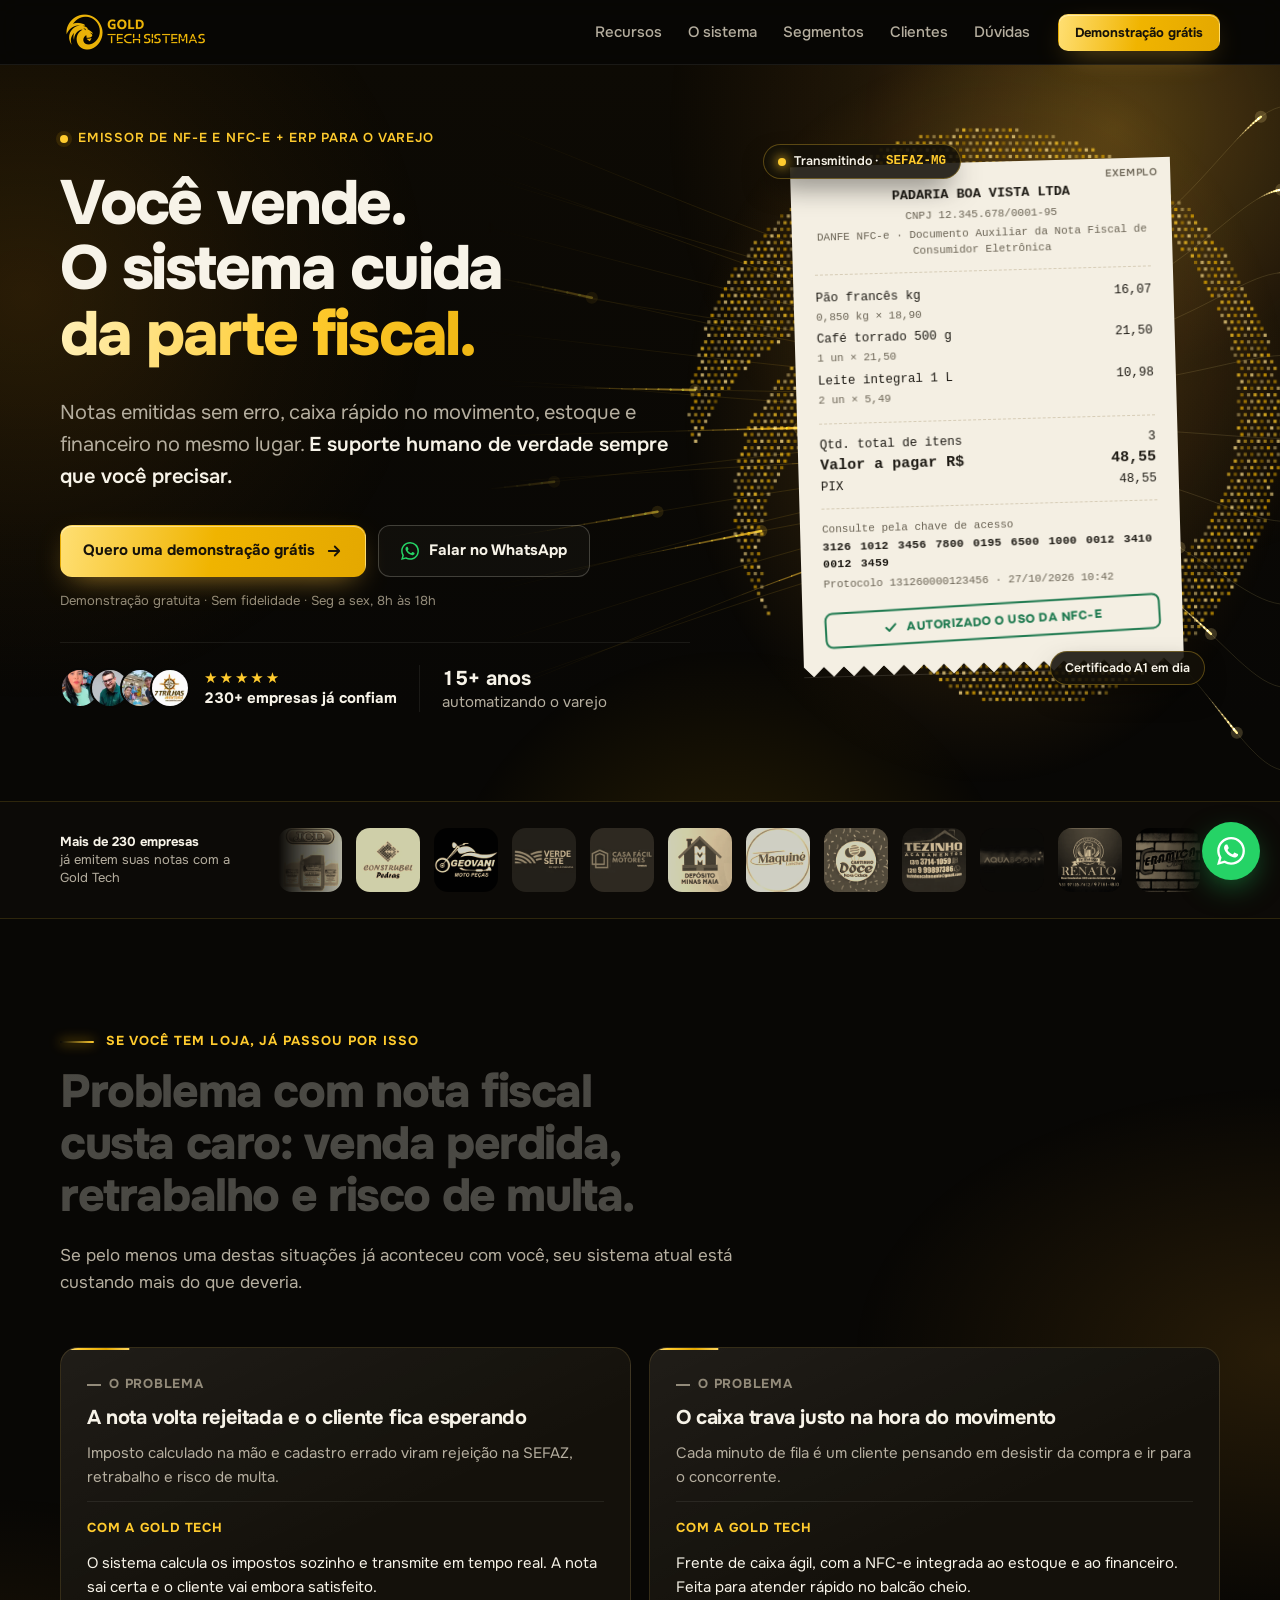
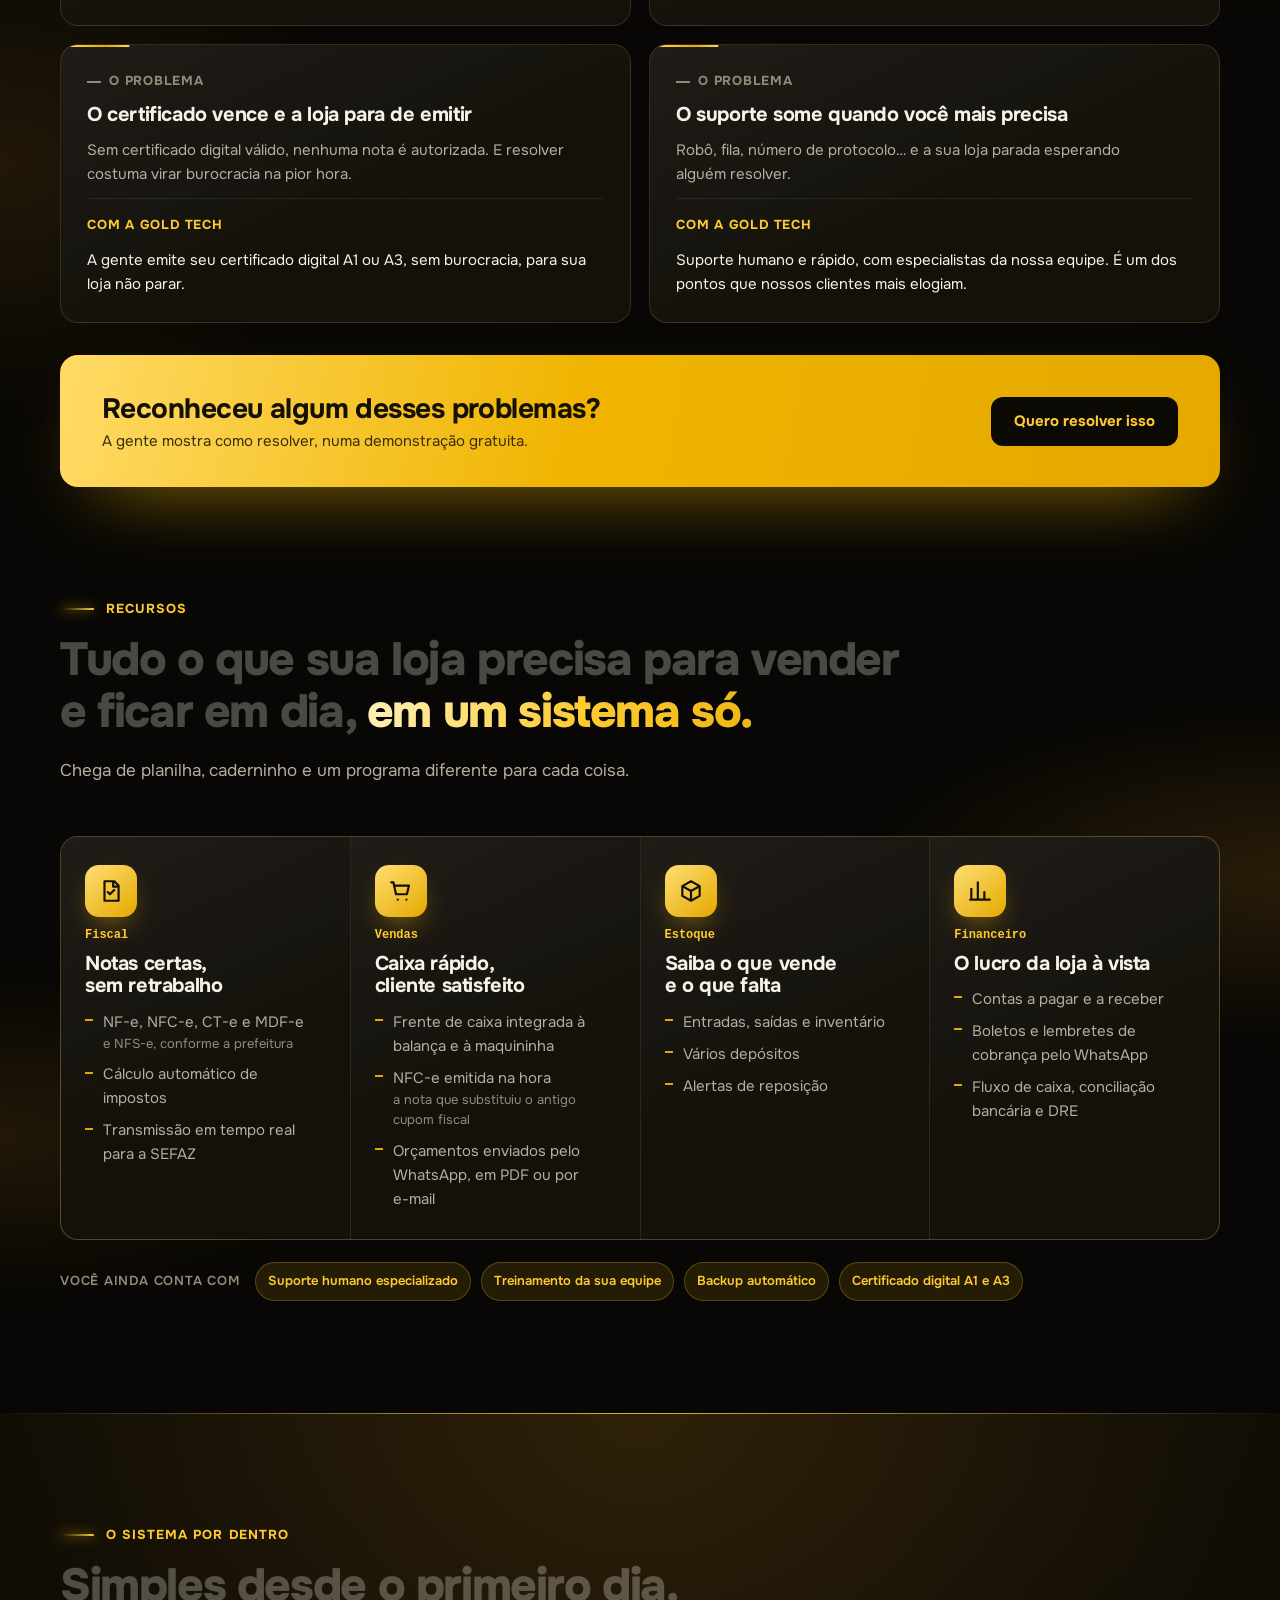
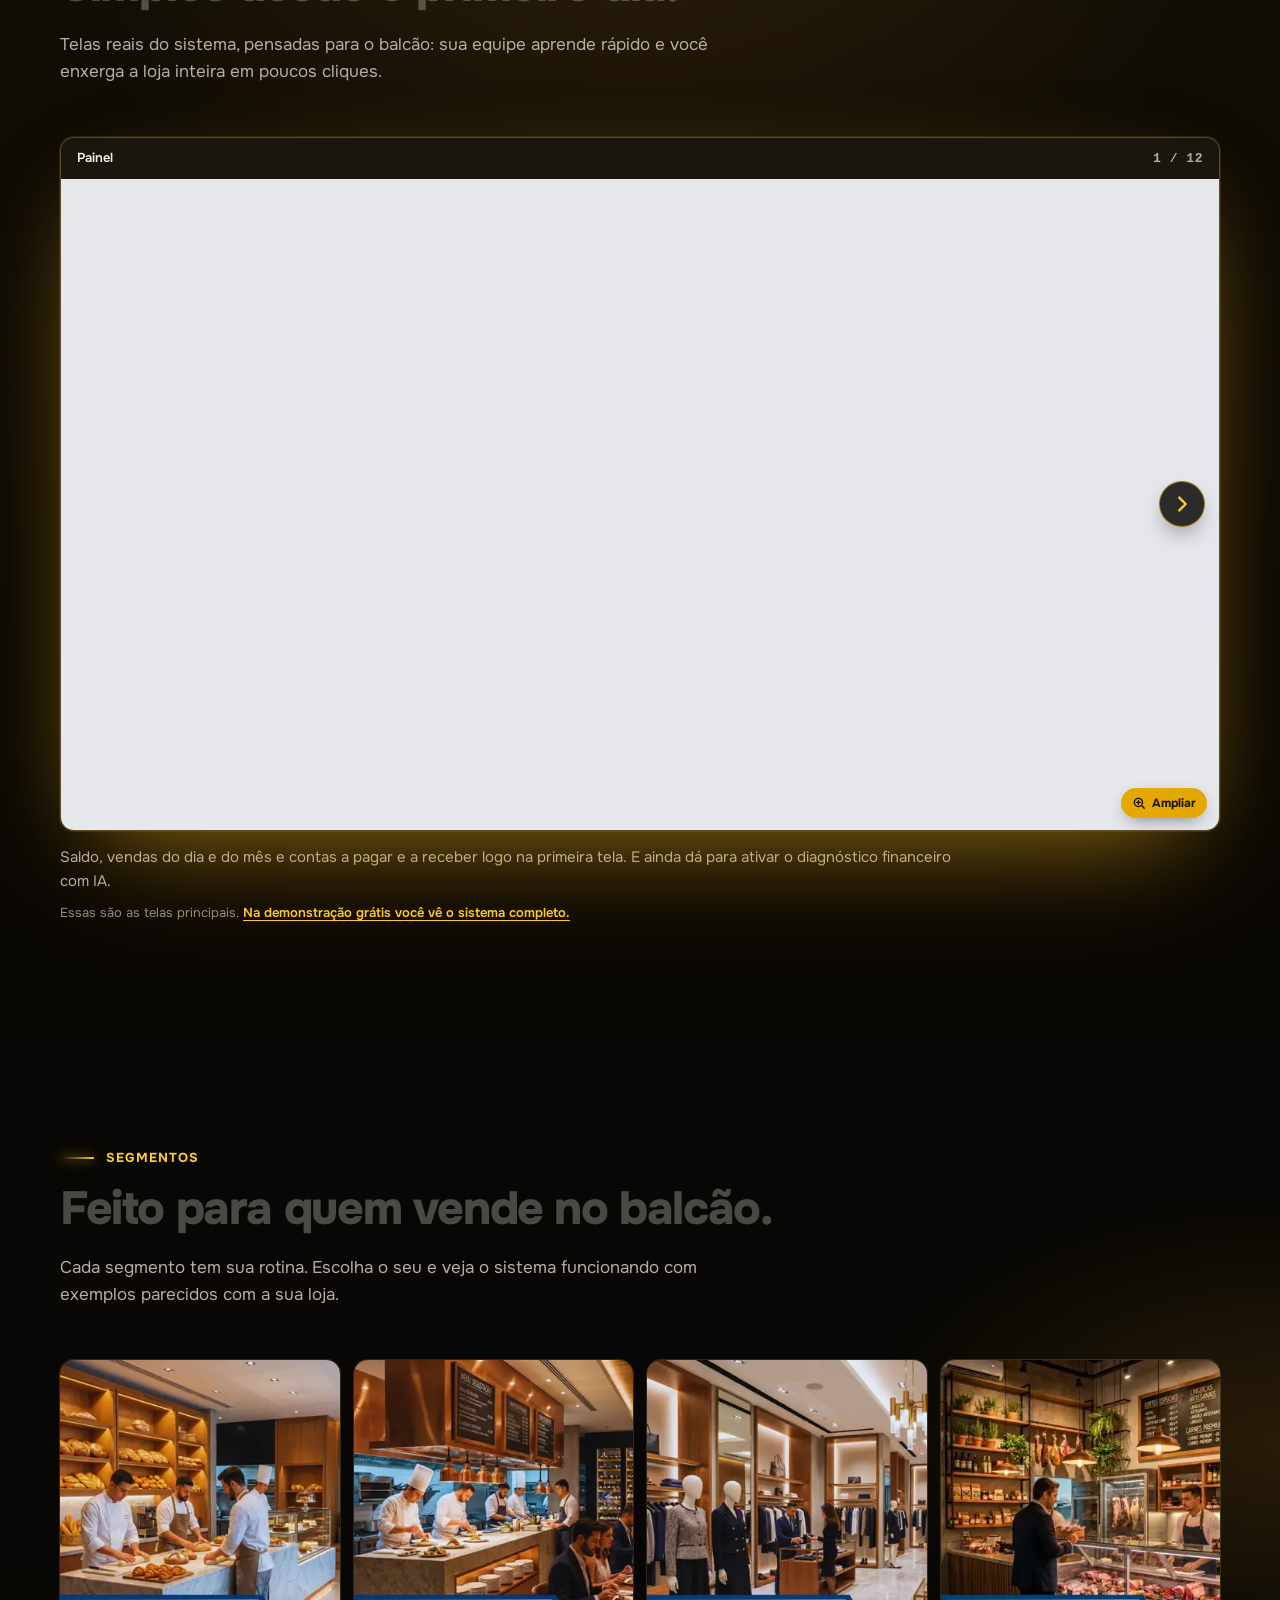
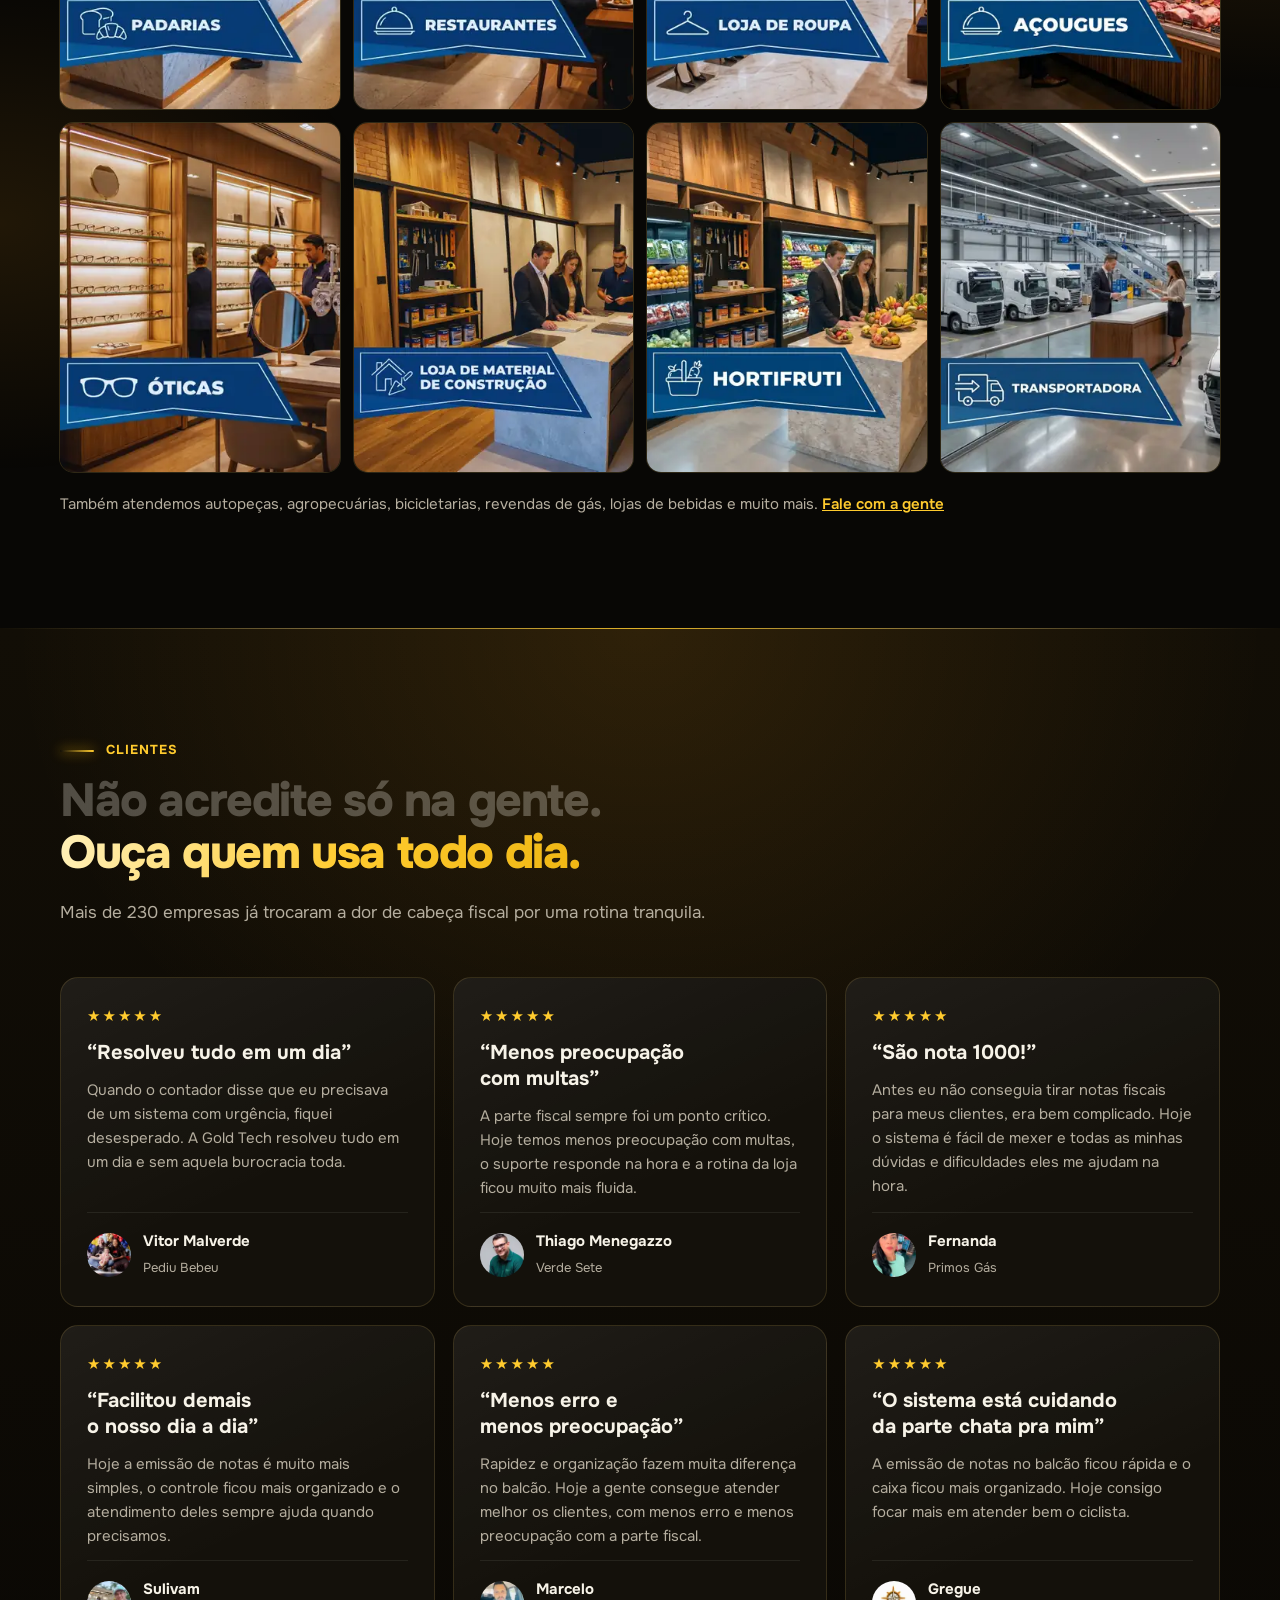
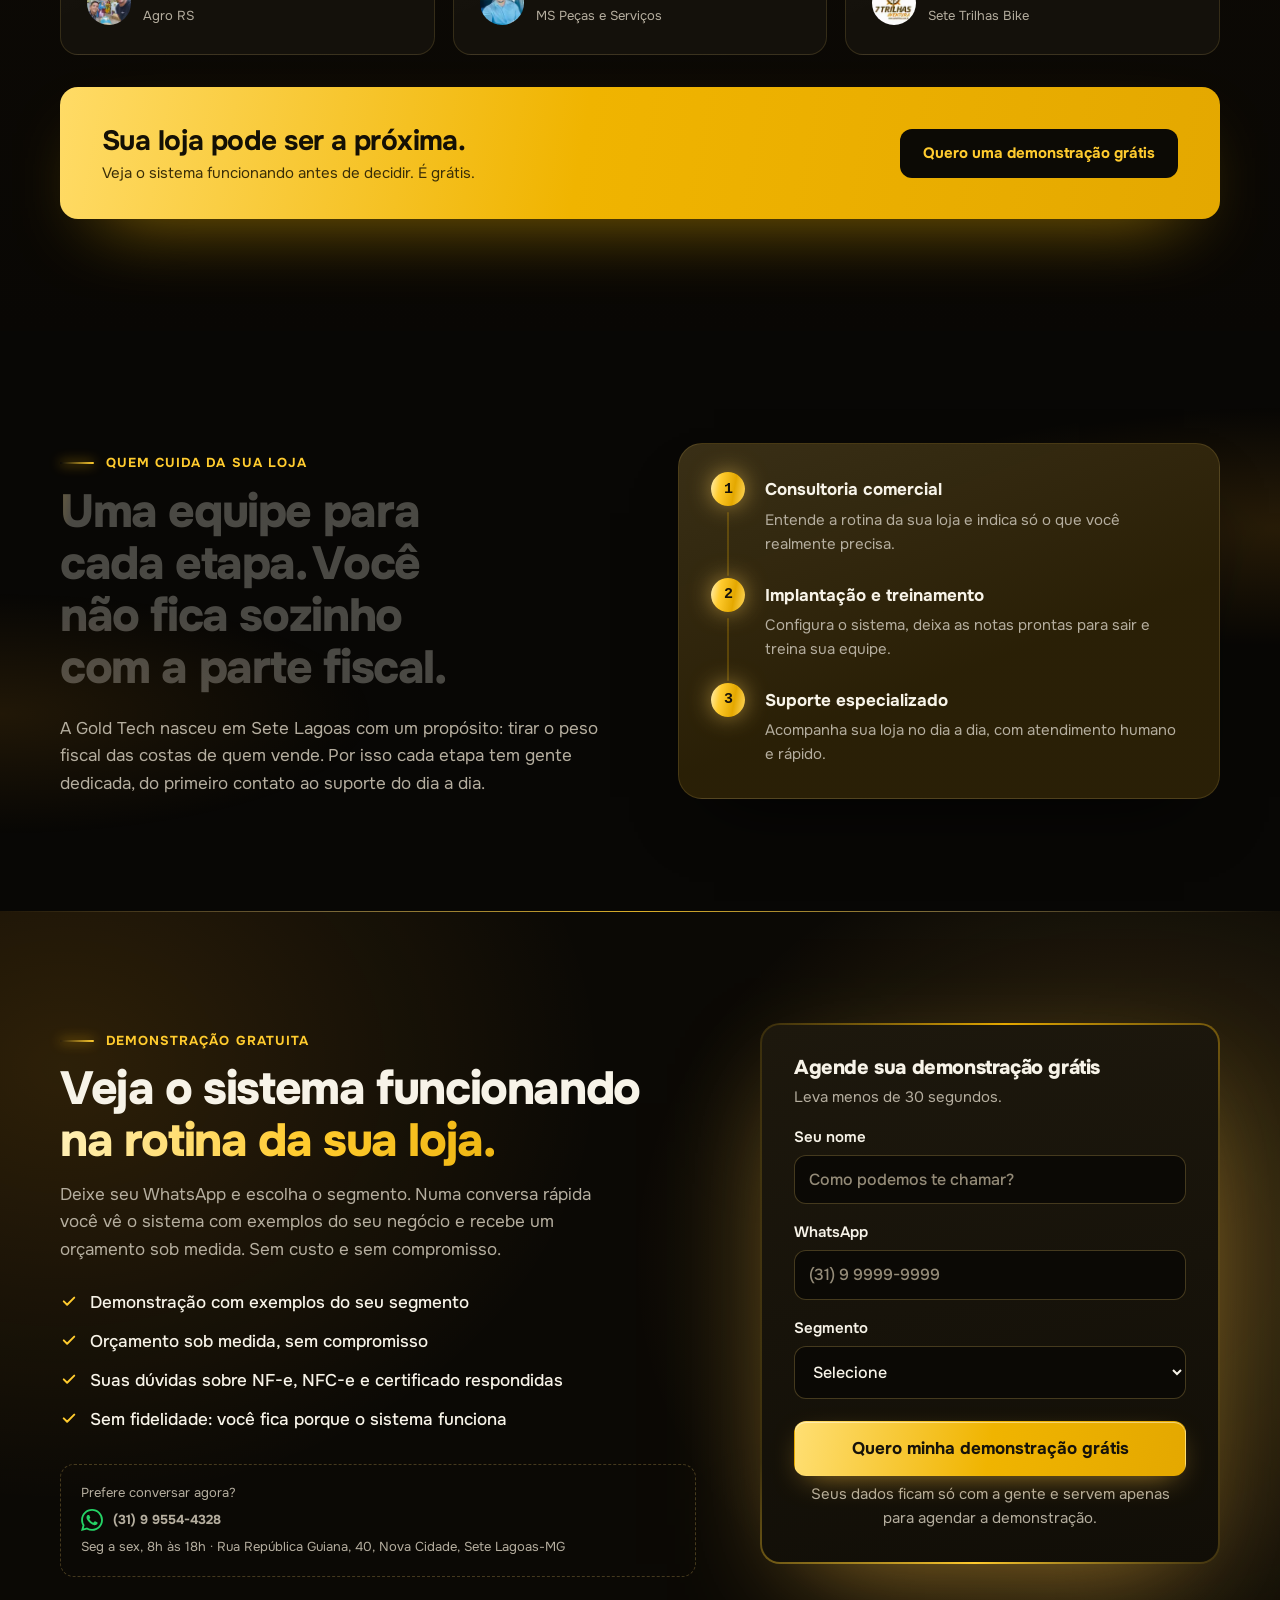
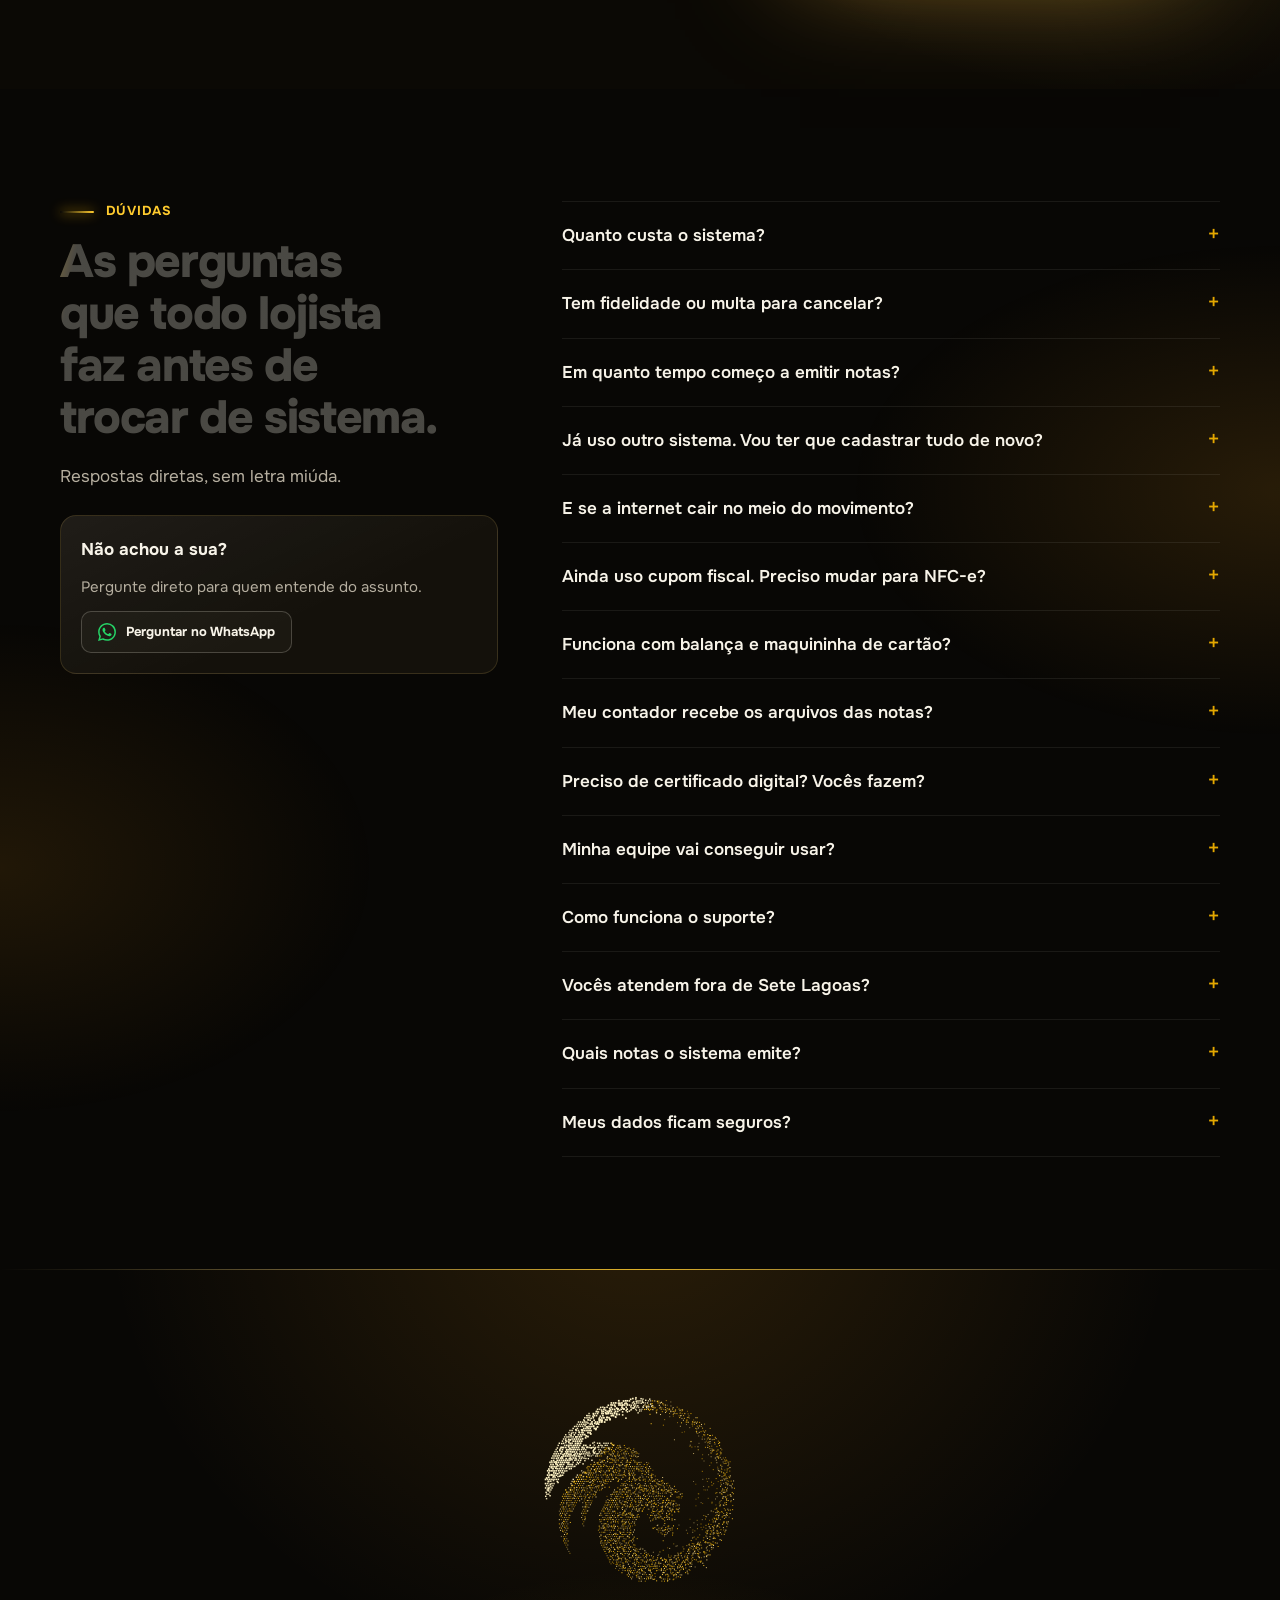
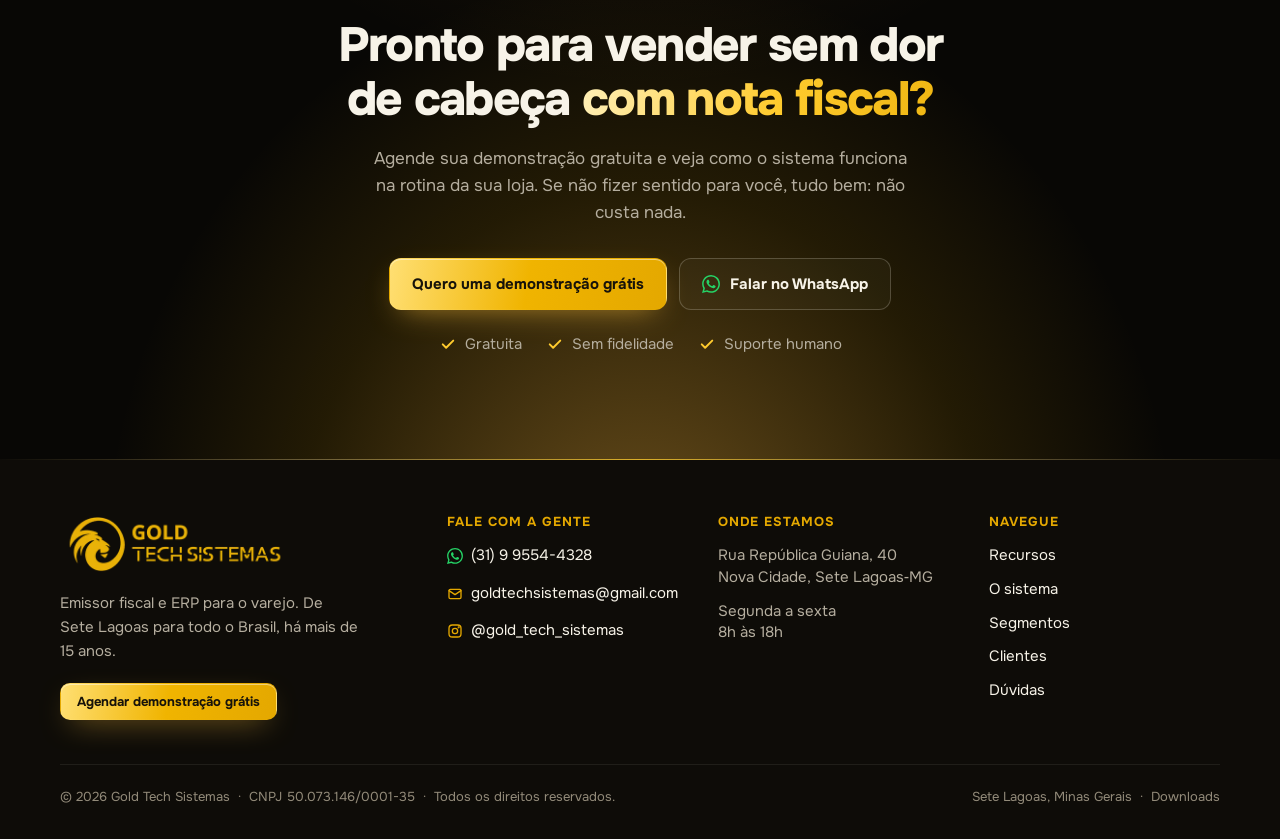
==== commit 4b024f16: "Adiciona meta tag de verificação do Google Search Console Co-Authored-By: Claude Sonnet 5.5 <noreply" ====
--- a/index.html
+++ b/index.html
@@ -2,6 +2,7 @@
 <html lang="pt-BR">
 <head>
 <meta charset="utf-8">
+<meta name="google-site-verification" content="5vsTfVfyhkAsCy-APcQGLz9_2skmTlF89l5sfSM8QE0" />
 <meta name="viewport" content="width=device-width, initial-scale=1, viewport-fit=cover">
 <title>Gold Tech Sistemas | Emissor de NF-e, NFC-e e ERP para o varejo</title>
 <meta name="description" content="Emissor de NF-e e NFC-e e ERP para o varejo: notas sem erro, caixa rápido, estoque e financeiro. Suporte humano em Sete Lagoas-MG. Demonstração gratuita.">
